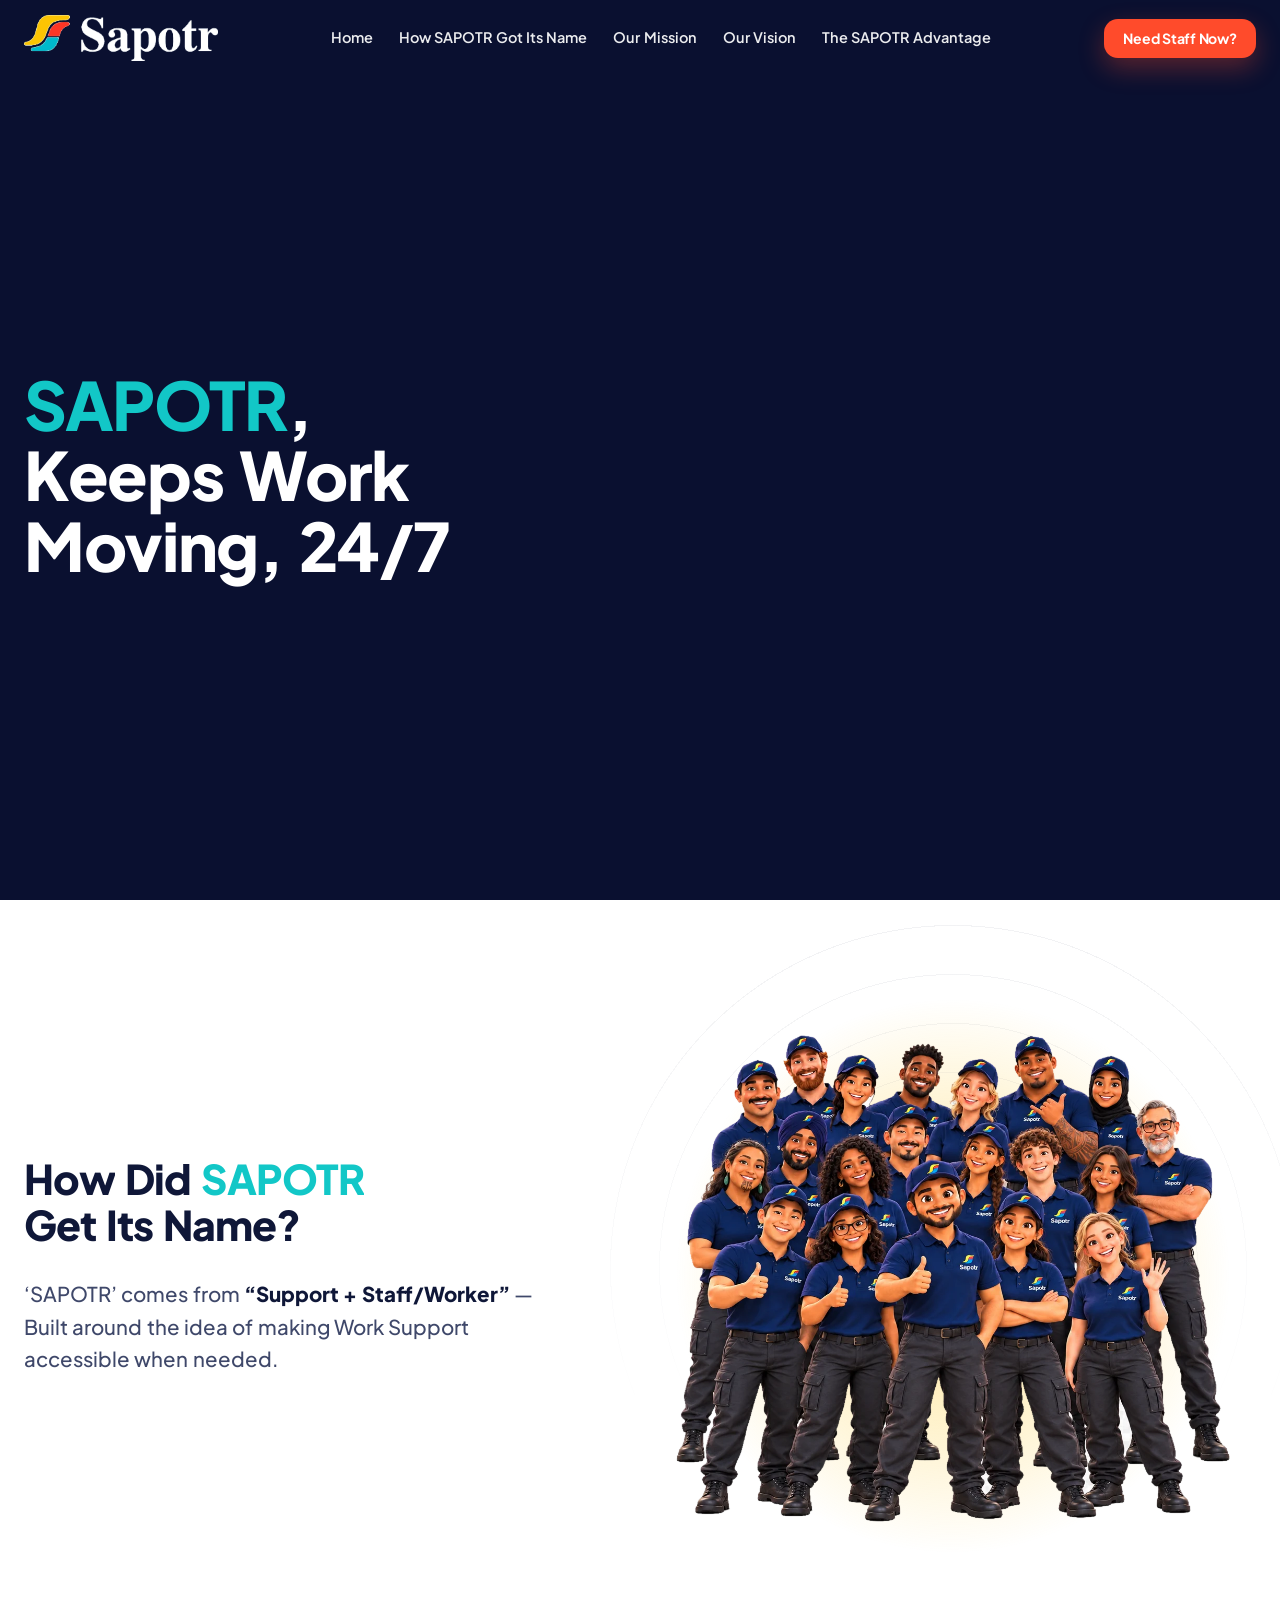
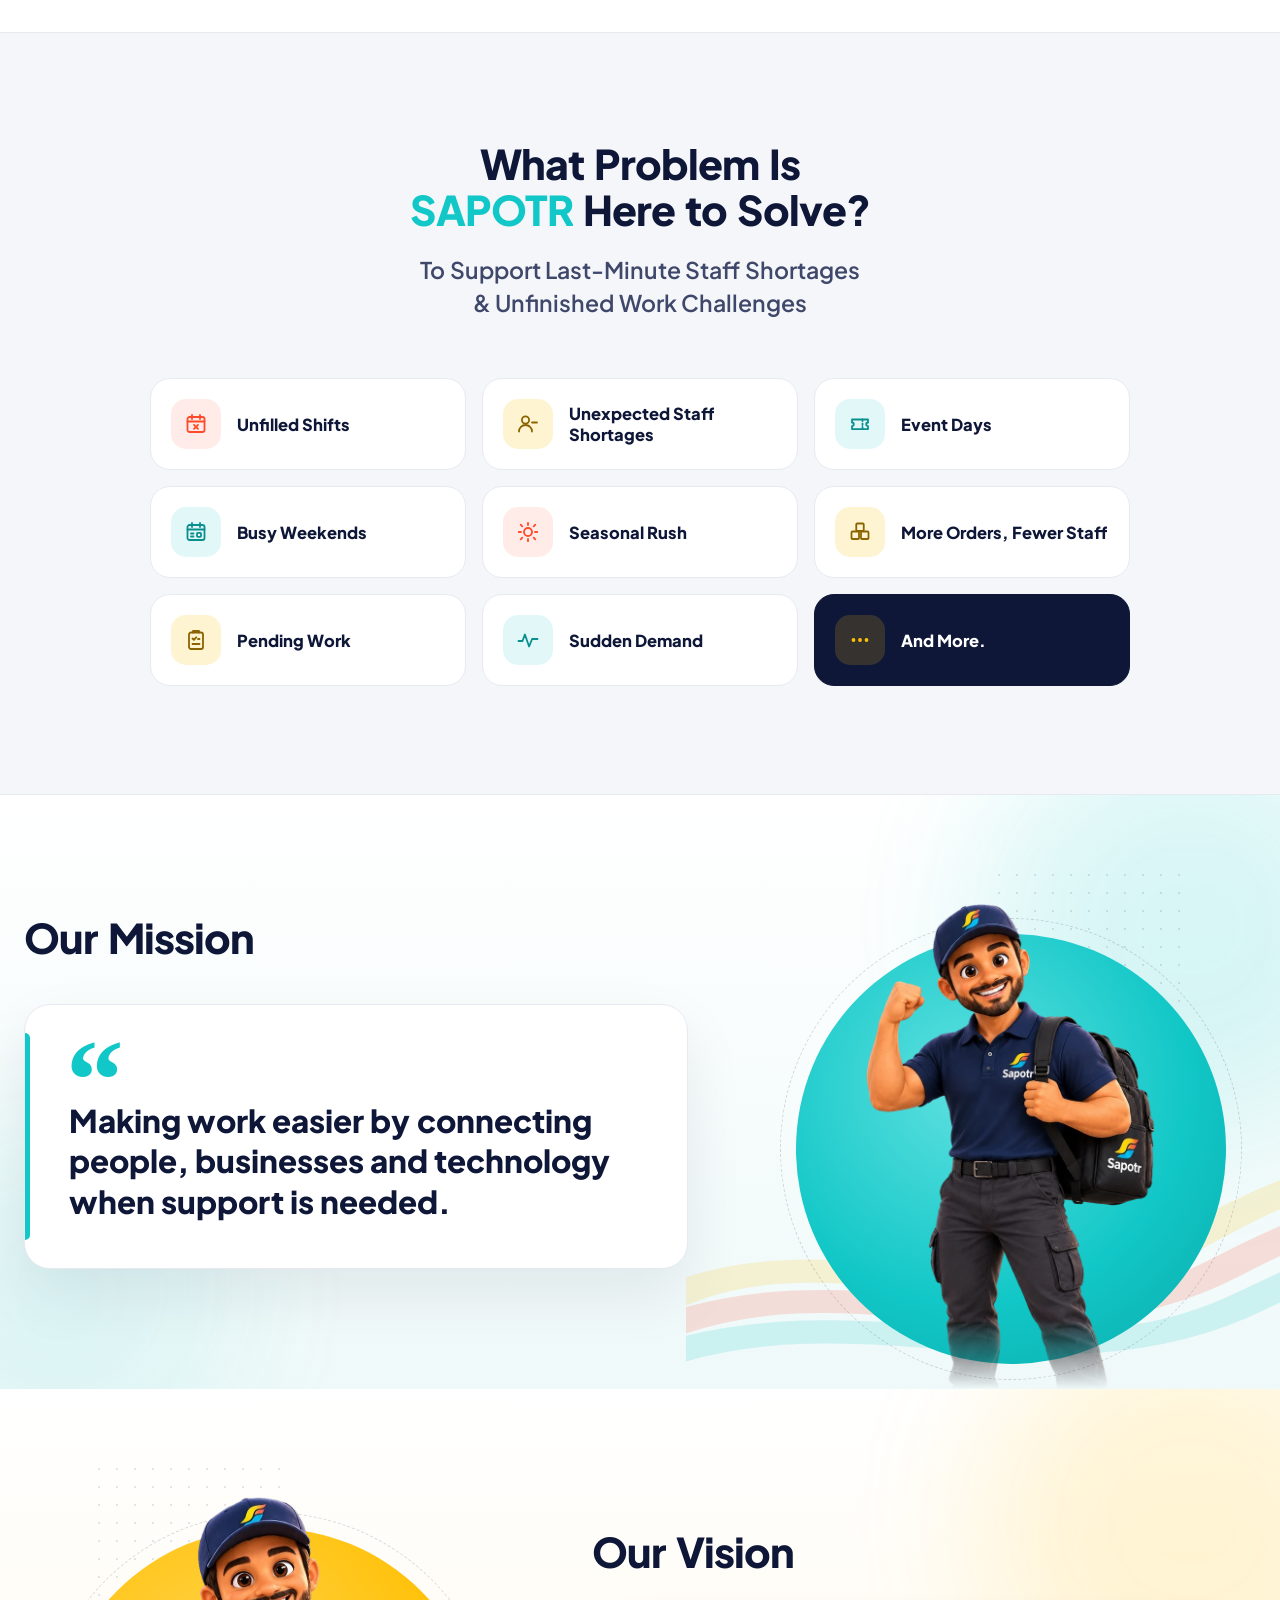
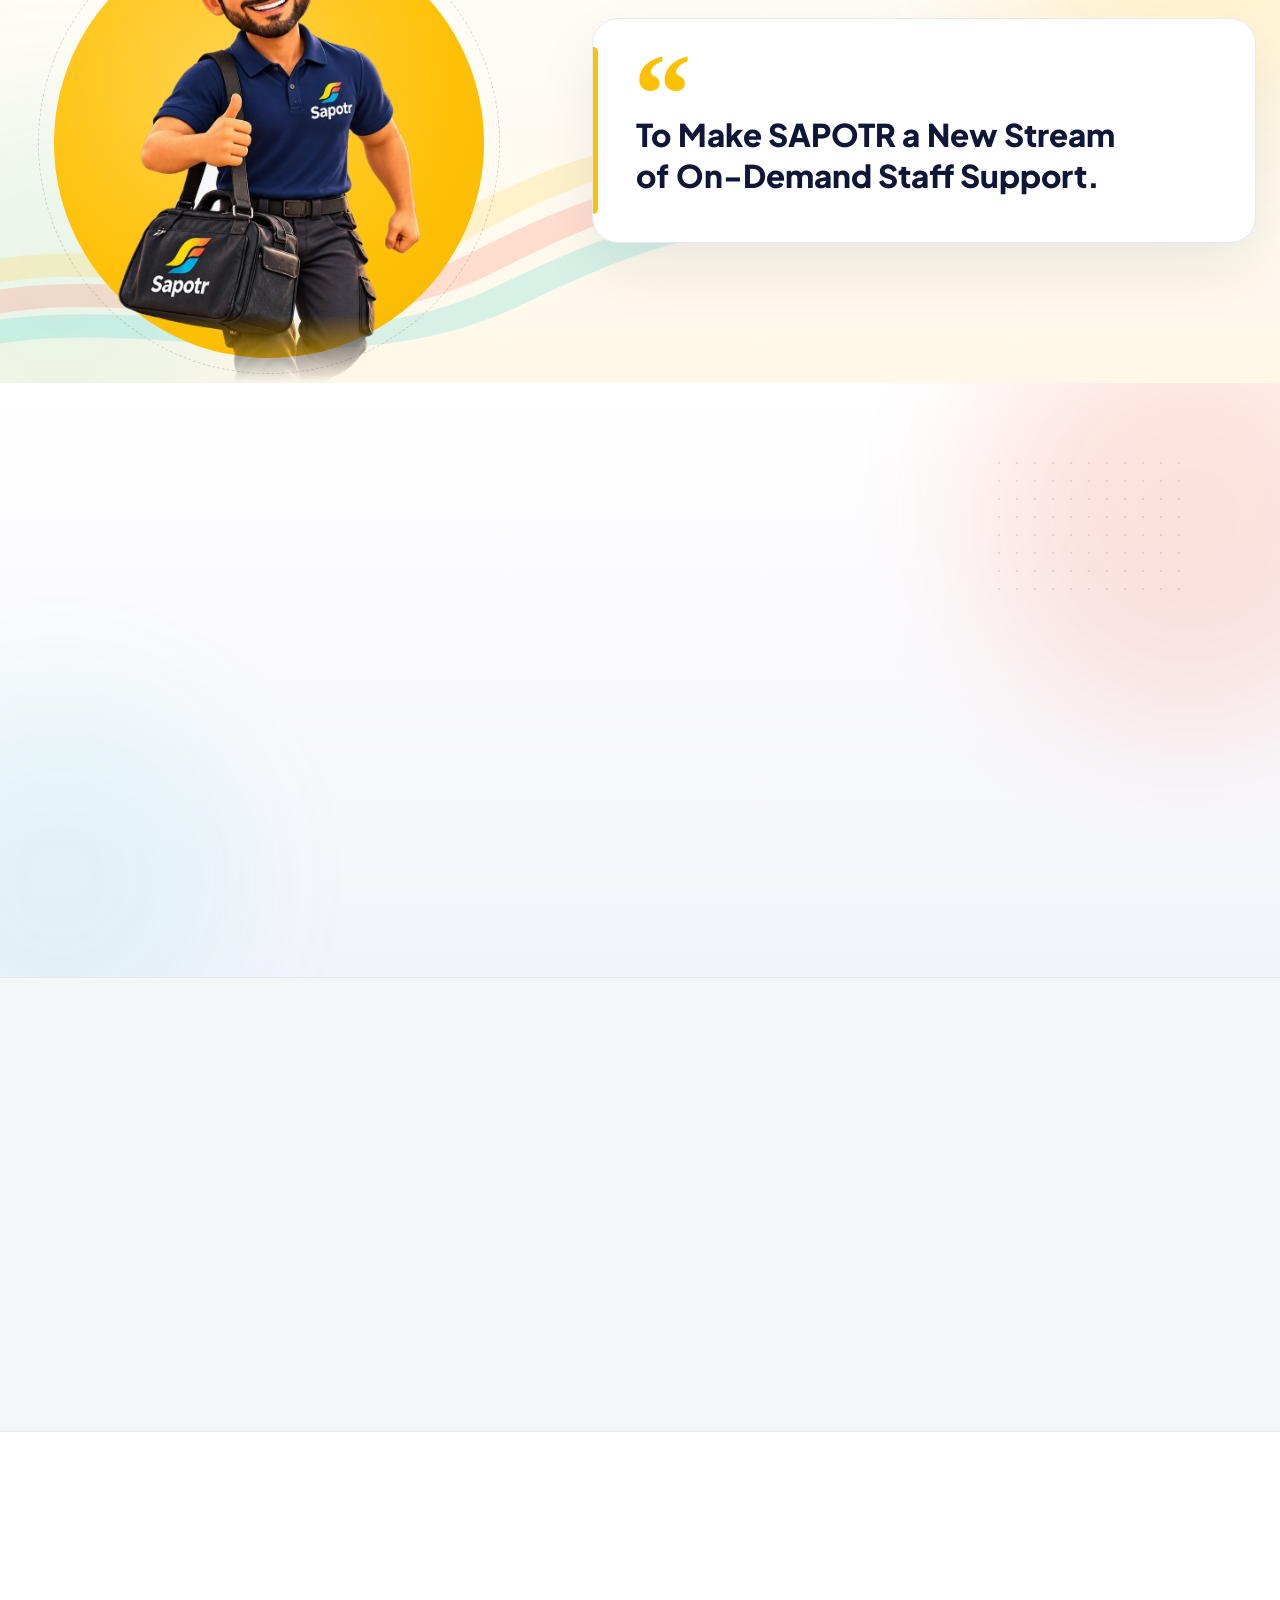
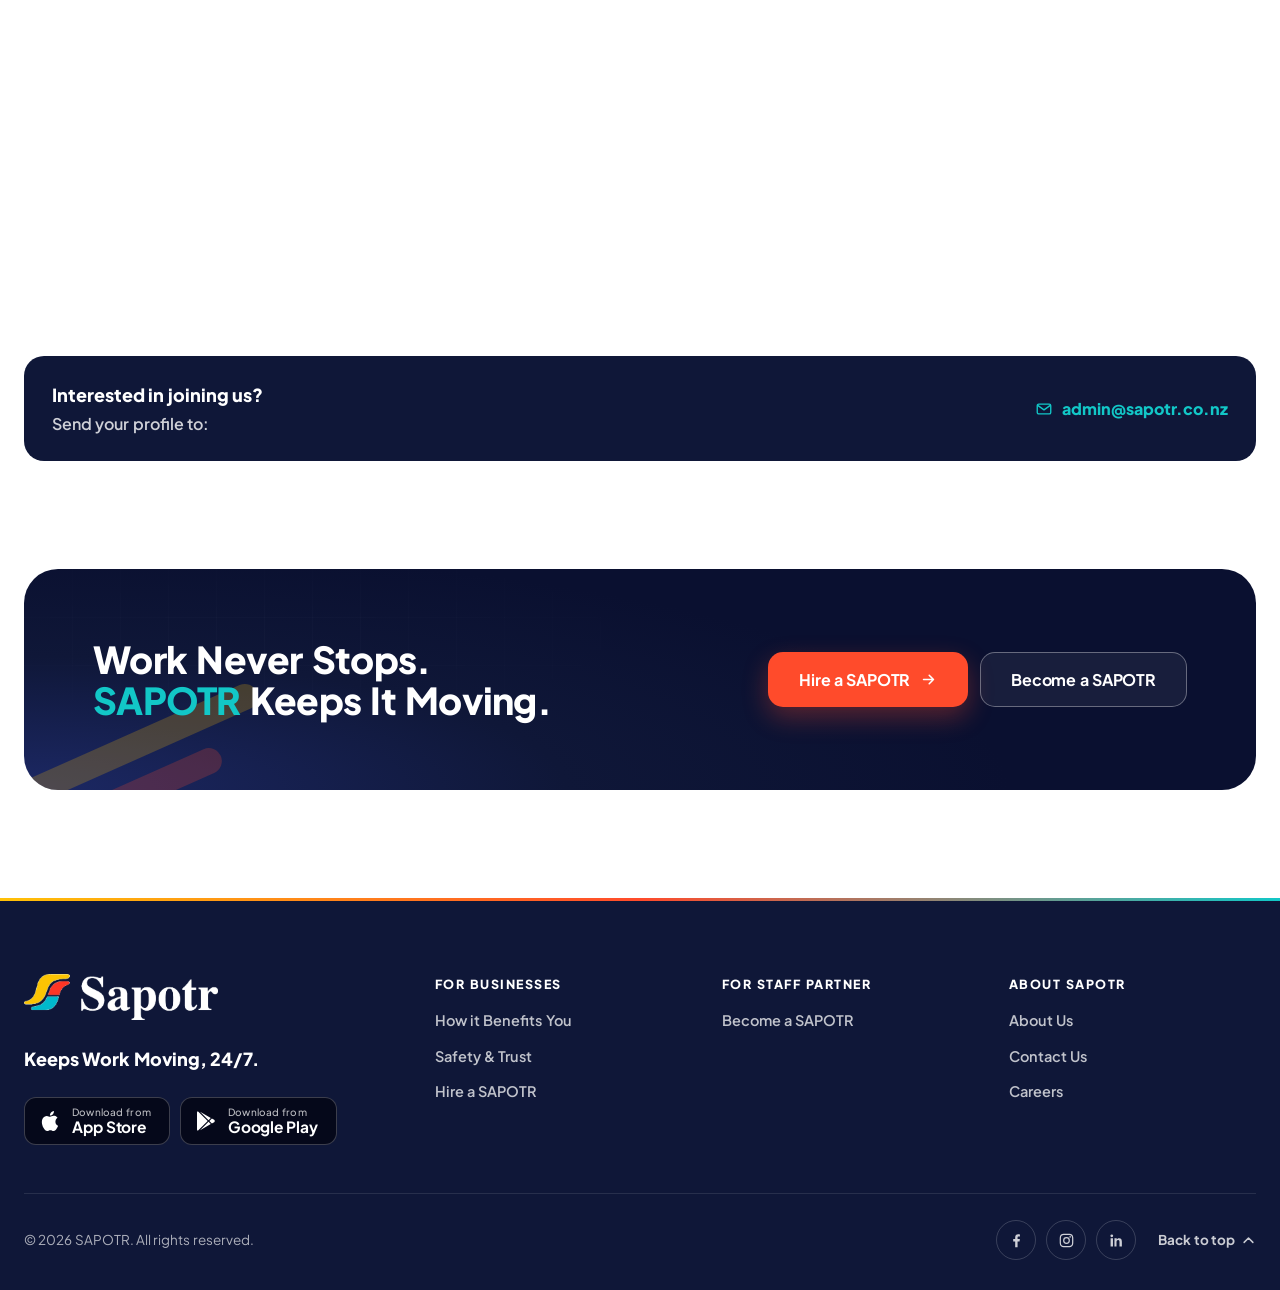
==== about.html @ f115dcab "Phase 2 changes" ====
<!DOCTYPE html>
<html lang="en-NZ" class="no-js">
<head>
<meta charset="utf-8">
<meta name="viewport" content="width=device-width, initial-scale=1">
<script>document.documentElement.className='js';</script>
<title>About SAPOTR — Keeps Work Moving, 24/7</title>
<meta name="description" content="How SAPOTR got its name, our mission, our vision and the SAPOTR advantage. Get in touch, or join the SAPOTR team.">
<meta name="theme-color" content="#0F1738">
<meta name="robots" content="index,follow,max-image-preview:large">

<meta property="og:type" content="website">
<meta property="og:site_name" content="SAPOTR">
<meta property="og:title" content="About SAPOTR — Keeps Work Moving, 24/7">
<meta property="og:description" content="Making work easier by connecting people, businesses and technology when support is needed.">
<meta property="og:image" content="assets/og-business.jpg">
<meta property="og:locale" content="en_NZ">
<meta name="twitter:card" content="summary_large_image">

<link rel="icon" href="assets/logo-mark.png" type="image/png">
<link rel="preconnect" href="https://fonts.googleapis.com">
<link rel="preconnect" href="https://fonts.gstatic.com" crossorigin>
<link href="https://fonts.googleapis.com/css2?family=Plus+Jakarta+Sans:wght@400;500;600;700;800&display=swap" rel="stylesheet">
<link rel="stylesheet" href="styles.css">
</head>
<body id="top">

<a class="skip-link" href="#main">Skip to content</a>

<!-- ══════════ Icon sprite ══════════ -->
<svg class="sprite" aria-hidden="true" focusable="false">
  <symbol id="i-arrow" viewBox="0 0 24 24"><path d="M5 12h14M13 6l6 6-6 6"/></symbol>
  <symbol id="i-chev-l" viewBox="0 0 24 24"><path d="M15 5l-7 7 7 7"/></symbol>
  <symbol id="i-chev-r" viewBox="0 0 24 24"><path d="M9 5l7 7-7 7"/></symbol>
  <symbol id="i-chev-d" viewBox="0 0 24 24"><path d="M5.5 9l6.5 6.5L18.5 9"/></symbol>
  <symbol id="i-check" viewBox="0 0 24 24"><path d="M5 12.5l4.2 4.2L19 7"/></symbol>
  <symbol id="i-x" viewBox="0 0 24 24"><path d="M6.5 6.5l11 11M17.5 6.5l-11 11"/></symbol>
  <symbol id="i-star" viewBox="0 0 24 24"><path d="M12 3.5l2.6 5.3 5.9.9-4.3 4.1 1 5.8L12 16.8l-5.2 2.8 1-5.8-4.3-4.1 5.9-.9z"/></symbol>
  <symbol id="i-clock" viewBox="0 0 24 24"><circle cx="12" cy="12" r="8.5"/><path d="M12 7.5V12l3 2"/></symbol>
  <symbol id="i-timer" viewBox="0 0 24 24"><circle cx="12" cy="13.5" r="7.5"/><path d="M12 9.8v3.9l2.4 1.6M9.5 2.8h5M12 2.8V6M18.4 6.6l1.5-1.5"/></symbol>
  <symbol id="i-bolt" viewBox="0 0 24 24"><path d="M13.2 2.8L5 13.4h6.2l-1.4 7.8 8.2-10.6h-6.2z"/></symbol>
  <symbol id="i-pin" viewBox="0 0 24 24"><path d="M12 21s-6.5-5.6-6.5-11a6.5 6.5 0 0113 0c0 5.4-6.5 11-6.5 11z"/><circle cx="12" cy="10" r="2.4"/></symbol>
  <symbol id="i-store" viewBox="0 0 24 24"><path d="M4.4 9.4L5.6 4.5h12.8l1.2 4.9"/><path d="M3.8 9.4h16.4a2.7 2.7 0 01-5.4.2 2.7 2.7 0 01-5.6 0 2.7 2.7 0 01-5.4-.2z"/><path d="M5.2 12.2V20h13.6v-7.8M10 20v-4.6h4V20"/></symbol>
  <symbol id="i-shield" viewBox="0 0 24 24"><path d="M12 3l7.5 3v5.5c0 4.6-3.2 8.3-7.5 9.5-4.3-1.2-7.5-4.9-7.5-9.5V6z"/><path d="M8.8 12l2.2 2.2 4.3-4.5"/></symbol>
  <symbol id="i-badge" viewBox="0 0 24 24"><path d="M12 3l7.5 3v5.5c0 4.6-3.2 8.3-7.5 9.5-4.3-1.2-7.5-4.9-7.5-9.5V6z"/><path d="M12 8.4l1.2 2.4 2.6.4-1.9 1.8.45 2.6L12 14.4l-2.35 1.2.45-2.6-1.9-1.8 2.6-.4z"/></symbol>
  <symbol id="i-id" viewBox="0 0 24 24"><rect x="3" y="5" width="18" height="14" rx="2.5"/><circle cx="8.5" cy="10.5" r="2.2"/><path d="M5.5 15.8a3.2 3.2 0 016 0M14 10h4.5M14 13.5h3"/></symbol>
  <symbol id="i-nz" viewBox="0 0 24 24"><path d="M3.5 6.5h17v11h-17z"/><path d="M7.5 14.5l2.2-2.2 1.8 1.8 3.5-3.6M16 10.5h-1.5"/></symbol>
  <symbol id="i-route" viewBox="0 0 24 24"><circle cx="6" cy="18" r="2.2"/><circle cx="18" cy="6" r="2.2"/><path d="M8.2 18h6.3a3.5 3.5 0 000-7h-5a3.5 3.5 0 010-7h6.3"/></symbol>
  <symbol id="i-people" viewBox="0 0 24 24"><circle cx="9" cy="8.5" r="3.2"/><path d="M3.5 19a5.5 5.5 0 0111 0"/><circle cx="17" cy="9.5" r="2.5"/><path d="M15.6 14.3A4.5 4.5 0 0121 19"/></symbol>
  <symbol id="i-user" viewBox="0 0 24 24"><circle cx="12" cy="8.5" r="3.8"/><path d="M4.5 20a7.5 7.5 0 0115 0"/></symbol>
  <symbol id="i-user-check" viewBox="0 0 24 24"><circle cx="9.5" cy="8" r="3.6"/><path d="M3 19.5a6.5 6.5 0 0113 0M15.5 11.6l2 2 4-4"/></symbol>
  <symbol id="i-user-minus" viewBox="0 0 24 24"><circle cx="9.5" cy="8" r="3.6"/><path d="M3 19.5a6.5 6.5 0 0113 0M16 10.5h5"/></symbol>
  <symbol id="i-calendar" viewBox="0 0 24 24"><rect x="3.5" y="5" width="17" height="15" rx="2"/><path d="M3.5 9.5h17M8 3v4M16 3v4"/></symbol>
  <symbol id="i-cal-x" viewBox="0 0 24 24"><rect x="3.5" y="5" width="17" height="15" rx="2"/><path d="M3.5 9.5h17M8 3v4M16 3v4M10 12.8l4 4M14 12.8l-4 4"/></symbol>
  <symbol id="i-cal-week" viewBox="0 0 24 24"><rect x="3.5" y="5" width="17" height="15" rx="2"/><path d="M3.5 9.5h17M8 3v4M16 3v4M7 13.5h2.5M7 16.5h2.5"/><rect x="13" y="12.8" width="4" height="4" rx=".8"/></symbol>
  <symbol id="i-repeat" viewBox="0 0 24 24"><path d="M4 12a8 8 0 0114-5.3M20 12a8 8 0 01-14 5.3"/><path d="M18 3v4h-4M6 21v-4h4"/></symbol>
  <symbol id="i-trend" viewBox="0 0 24 24"><path d="M3.5 17l5.5-5.5 4 4 7.5-7.5"/><path d="M15 8h5.5v5.5"/></symbol>
  <symbol id="i-coins" viewBox="0 0 24 24"><ellipse cx="9" cy="6.8" rx="5.5" ry="2.4"/><path d="M3.5 6.8v4c0 1.3 2.5 2.4 5.5 2.4s5.5-1.1 5.5-2.4v-4M3.5 10.8v4c0 1.3 2.5 2.4 5.5 2.4.9 0 1.8-.1 2.5-.3"/><circle cx="16.5" cy="15.5" r="4"/><path d="M16.5 13.8v3.4"/></symbol>
  <symbol id="i-lifebuoy" viewBox="0 0 24 24"><circle cx="12" cy="12" r="8.5"/><circle cx="12" cy="12" r="3.5"/><path d="M6 6l3.5 3.5M14.5 14.5L18 18M18 6l-3.5 3.5M9.5 14.5L6 18"/></symbol>
  <symbol id="i-phone" viewBox="0 0 24 24"><rect x="6.5" y="2.5" width="11" height="19" rx="2.5"/><path d="M10.5 18.5h3"/></symbol>
  <symbol id="i-download" viewBox="0 0 24 24"><path d="M12 3.5v11M7.5 10l4.5 4.5 4.5-4.5M4.5 19.5h15"/></symbol>
  <symbol id="i-mail" viewBox="0 0 24 24"><rect x="3" y="5.5" width="18" height="13" rx="2"/><path d="M3.6 7.2l8.4 6 8.4-6"/></symbol>
  <symbol id="i-call" viewBox="0 0 24 24"><path d="M6.6 3.5h2.6l1.5 4-2 1.4a10 10 0 005.4 5.4l1.4-2 4 1.5v2.6a2 2 0 01-2.2 2A15.5 15.5 0 014.6 5.7a2 2 0 012-2.2z"/></symbol>
  <symbol id="i-building" viewBox="0 0 24 24"><path d="M4.5 20.5V5.2l8-2.2v17.5M12.5 8.5h7v12M2.5 20.5h19M7.5 8h2M7.5 11.5h2M7.5 15h2M15.5 12h1.5M15.5 15.5h1.5"/></symbol>
  <symbol id="i-clipboard" viewBox="0 0 24 24"><rect x="5" y="4.5" width="14" height="16.5" rx="2"/><path d="M9 4.5V3h6v1.5M8.5 10.5l1.4 1.4 2.4-2.6M8.5 16h7M14 11h1.5"/></symbol>
  <symbol id="i-orders" viewBox="0 0 24 24"><rect x="3.5" y="11.5" width="7.5" height="7.5" rx="1"/><rect x="13" y="11.5" width="7.5" height="7.5" rx="1"/><rect x="8.25" y="3.5" width="7.5" height="7.5" rx="1"/></symbol>
  <symbol id="i-pulse" viewBox="0 0 24 24"><path d="M2.5 13h4l2.4-6.5 4.2 12 3-7.5H21.5"/></symbol>
  <symbol id="i-sun" viewBox="0 0 24 24"><circle cx="12" cy="12" r="4"/><path d="M12 2.8v2.2M12 19v2.2M4.7 4.7l1.6 1.6M17.7 17.7l1.6 1.6M2.8 12h2.2M19 12h2.2M4.7 19.3l1.6-1.6M17.7 6.3l1.6-1.6"/></symbol>
  <symbol id="i-plus" viewBox="0 0 24 24"><path d="M12 5v14M5 12h14"/></symbol>
  <symbol id="i-card" viewBox="0 0 24 24"><rect x="2.5" y="5.5" width="19" height="13" rx="2"/><path d="M2.5 10h19M6 15h4"/></symbol>
  <symbol id="i-search" viewBox="0 0 24 24"><circle cx="10.5" cy="10.5" r="6"/><path d="M15 15l5.5 5.5"/></symbol>
  <symbol id="i-support" viewBox="0 0 24 24"><path d="M4.5 13.5v-1.5a7.5 7.5 0 0115 0v1.5"/><path d="M4.5 13.5h3v5h-2a1 1 0 01-1-1zM19.5 13.5h-3v5h2a1 1 0 001-1z"/></symbol>
  <symbol id="i-alert" viewBox="0 0 24 24"><path d="M12 3.8l9 15.7H3z"/><path d="M12 10v4.4M12 17.2v.01"/></symbol>

  <symbol id="i-nosearch" viewBox="0 0 24 24"><circle cx="10.5" cy="10.5" r="6"/><path d="M15 15l5.5 5.5M4.5 4.5l13 13"/></symbol>
  <symbol id="i-tap" viewBox="0 0 24 24"><path d="M9.5 11V5.5a1.75 1.75 0 013.5 0V11l3.7.8a2 2 0 011.6 2.3l-.8 4.4a2.5 2.5 0 01-2.5 2H10a2.5 2.5 0 01-2-1l-3-4a1.6 1.6 0 012.4-2.1L9.5 15"/><path d="M6 6.5a5 5 0 0110.5-1.6"/></symbol>
  <symbol id="i-tag" viewBox="0 0 24 24"><path d="M3.5 12.6V4.5a1 1 0 011-1h8.1a1 1 0 01.7.3l7.4 7.4a1 1 0 010 1.4l-8.1 8.1a1 1 0 01-1.4 0l-7.4-7.4a1 1 0 01-.3-.7z"/><circle cx="8.2" cy="8.2" r="1.6"/></symbol>
  <symbol id="i-heart" viewBox="0 0 24 24"><path d="M12 20s-7.5-4.6-7.5-10A4.3 4.3 0 0112 7.3 4.3 4.3 0 0119.5 10c0 5.4-7.5 10-7.5 10z"/></symbol>
  <symbol id="i-bars" viewBox="0 0 24 24"><path d="M4.5 19.5v-6M9.5 19.5v-10M14.5 19.5v-7M19.5 19.5V5M2.5 20.5h19"/></symbol>
  <symbol id="i-percent" viewBox="0 0 24 24"><path d="M18.5 5.5l-13 13"/><circle cx="7" cy="7" r="2.4"/><circle cx="17" cy="17" r="2.4"/></symbol>
  <symbol id="i-cup" viewBox="0 0 24 24"><path d="M4.5 9h12v5.5a5 5 0 01-5 5h-2a5 5 0 01-5-5z"/><path d="M16.5 10.5h1.5a2.5 2.5 0 010 5h-1.8M8 3.5c0 1.2 1 1.4 1 2.6M12 3.5c0 1.2 1 1.4 1 2.6"/></symbol>
  <symbol id="i-gift" viewBox="0 0 24 24"><rect x="3.5" y="8.5" width="17" height="4" rx="1"/><path d="M5 12.5V20h14v-7.5M12 8.5V20M12 8.5c-1.5-3.6-6-3.9-6-1.4 0 1.4 2.2 1.4 6 1.4zM12 8.5c1.5-3.6 6-3.9 6-1.4 0 1.4-2.2 1.4-6 1.4z"/></symbol>
  <symbol id="i-more" viewBox="0 0 24 24"><circle cx="5.5" cy="12" r="1.9" fill="currentColor" stroke="none"/><circle cx="12" cy="12" r="1.9" fill="currentColor" stroke="none"/><circle cx="18.5" cy="12" r="1.9" fill="currentColor" stroke="none"/></symbol>
  <!-- categories -->
  <symbol id="c-hosp" viewBox="0 0 24 24"><path d="M4 17h16M5.5 17a6.5 6.5 0 0113 0M12 10.5V8.5M10.3 8.5h3.4M3 20h18"/></symbol>
  <symbol id="c-retail" viewBox="0 0 24 24"><path d="M5 8h14l-1.2 12H6.2z"/><path d="M9 10V6.5a3 3 0 016 0V10"/></symbol>
  <symbol id="c-events" viewBox="0 0 24 24"><path d="M4 7.5h16v3a1.8 1.8 0 000 3.6v3H4v-3a1.8 1.8 0 000-3.6z"/><path d="M14.5 7.5v1.6M14.5 11.4v1.6M14.5 14.9v2.2"/></symbol>
  <symbol id="c-warehouse" viewBox="0 0 24 24"><path d="M12 3l8 4.5v9L12 21l-8-4.5v-9z"/><path d="M4 7.5l8 4.5 8-4.5M12 12v9"/></symbol>
  <symbol id="c-delivery" viewBox="0 0 24 24"><path d="M3 6.5h11v9.5H3zM14 9.5h3.6l3.4 3.4V16H14"/><circle cx="7" cy="17.5" r="1.9"/><circle cx="17" cy="17.5" r="1.9"/></symbol>
  <symbol id="c-moving" viewBox="0 0 24 24"><path d="M3.5 4h2.2l2.4 12.5H20"/><circle cx="9.5" cy="19" r="1.7"/><rect x="10.5" y="6" width="7.5" height="7.5" rx="1.2"/><path d="M14.25 6v2.6"/></symbol>
  <symbol id="c-cleaning" viewBox="0 0 24 24"><path d="M11 3.5c.8 4.2 2.3 5.7 6.5 6.5-4.2.8-5.7 2.3-6.5 6.5-.8-4.2-2.3-5.7-6.5-6.5 4.2-.8 5.7-2.3 6.5-6.5zM18.5 14.5c.35 1.8 1 2.45 2.8 2.8-1.8.35-2.45 1-2.8 2.8-.35-1.8-1-2.45-2.8-2.8 1.8-.35 2.45-1 2.8-2.8z"/></symbol>
  <symbol id="c-education" viewBox="0 0 24 24"><path d="M2.5 9.5L12 5l9.5 4.5L12 14z"/><path d="M6.5 11.6v4.2c0 1.5 2.5 2.7 5.5 2.7s5.5-1.2 5.5-2.7v-4.2M21.5 9.5v5"/></symbol>
  <symbol id="c-general" viewBox="0 0 24 24"><rect x="3.5" y="7.5" width="17" height="12" rx="2"/><path d="M9 7.5V5.5h6v2M3.5 12.5h17"/></symbol>

  <!-- stores + social (glyphs are filled, not stroked) -->
  <symbol id="s-apple" viewBox="0 0 24 24"><path d="M18.71 19.5c-.83 1.24-1.71 2.45-3.05 2.47-1.34.03-1.77-.79-3.29-.79-1.53 0-2 .77-3.27.82-1.31.05-2.3-1.32-3.14-2.53C4.25 17 2.94 12.45 4.7 9.39c.87-1.52 2.43-2.48 4.12-2.51 1.28-.02 2.5.87 3.29.87.78 0 2.26-1.07 3.81-.91.65.03 2.47.26 3.64 1.98-.09.06-2.17 1.28-2.15 3.81.03 3.02 2.65 4.03 2.68 4.04-.03.07-.42 1.44-1.38 2.83M13 3.5c.73-.83 1.94-1.46 2.94-1.5.13 1.17-.34 2.35-1.04 3.19-.69.85-1.83 1.51-2.95 1.42-.15-1.15.41-2.35 1.05-3.11z"/></symbol>
  <symbol id="s-play" viewBox="0 0 24 24"><path d="M3 20.5v-17c0-.59.34-1.11.84-1.35L13.69 12l-9.85 9.85c-.5-.25-.84-.76-.84-1.35m13.81-5.38L6.05 21.34l8.49-8.49 2.27 2.27m3.35-4.31c.34.27.59.69.59 1.19s-.22.9-.57 1.18l-2.29 1.32-2.5-2.5 2.5-2.5 2.27 1.31M6.05 2.66l10.76 6.22-2.27 2.27-8.49-8.49z"/></symbol>
  <symbol id="s-facebook" viewBox="0 0 24 24"><path d="M13.5 21.5v-8.2h2.8l.42-3.26H13.5V7.96c0-.94.26-1.58 1.61-1.58h1.72V3.47c-.3-.04-1.32-.13-2.5-.13-2.48 0-4.18 1.51-4.18 4.29v2.4H7.35v3.26h2.8v8.2z"/></symbol>
  <symbol id="s-instagram" viewBox="0 0 24 24"><path d="M12 7.2A4.8 4.8 0 1012 16.8 4.8 4.8 0 0012 7.2m0 7.9a3.1 3.1 0 110-6.2 3.1 3.1 0 010 6.2M17.1 5.8a1.1 1.1 0 100 2.2 1.1 1.1 0 000-2.2M12 4.1c2.57 0 2.87.01 3.88.06 2.61.12 3.83 1.36 3.95 3.95.05 1.01.06 1.31.06 3.89s-.01 2.88-.06 3.89c-.12 2.59-1.34 3.83-3.95 3.95-1.01.05-1.31.06-3.88.06s-2.88-.01-3.89-.06c-2.62-.12-3.83-1.37-3.95-3.95C4.11 14.88 4.1 14.58 4.1 12s.01-2.88.06-3.89c.12-2.59 1.34-3.83 3.95-3.95C9.12 4.11 9.43 4.1 12 4.1m0-1.7c-2.61 0-2.94.01-3.97.06-3.49.16-5.43 2.1-5.59 5.59C2.41 9.06 2.4 9.39 2.4 12s.01 2.94.06 3.97c.16 3.49 2.1 5.43 5.59 5.59 1.03.05 1.36.06 3.97.06s2.94-.01 3.97-.06c3.48-.16 5.44-2.1 5.59-5.59.05-1.03.06-1.36.06-3.97s-.01-2.94-.06-3.97c-.16-3.48-2.1-5.43-5.59-5.59C14.94 2.41 14.61 2.4 12 2.4"/></symbol>
  <symbol id="s-linkedin" viewBox="0 0 24 24"><path d="M5.34 3.5a1.95 1.95 0 110 3.9 1.95 1.95 0 010-3.9M3.66 8.86h3.36V20.5H3.66zM9.1 8.86h3.22v1.6h.05c.45-.85 1.54-1.74 3.18-1.74 3.4 0 4.03 2.24 4.03 5.15v6.63h-3.36v-5.88c0-1.4-.03-3.2-1.95-3.2-1.95 0-2.25 1.52-2.25 3.1v5.98H9.1z"/></symbol>
</svg>

<div class="scroll-bar" id="scroll-bar" aria-hidden="true"><span></span></div>
<div class="ambient" aria-hidden="true">
  <span class="orb orb--cyan"></span>
  <span class="orb orb--navy"></span>
  <span class="orb orb--yellow"></span>
  <span class="cursor-glow" id="cursor-glow"></span>
</div>

<!-- ══════════ Header ══════════ -->
<header class="site-header" data-mode="over" data-tone="dark">
  <div class="wrap header-inner">
    <a class="brand" href="index.html" aria-label="SAPOTR — home">
      <img class="brand-dark"  src="assets/img/logo-dark.webp"  alt="SAPOTR" width="1149" height="273">
      <img class="brand-light" src="assets/img/logo-light.webp" alt="" aria-hidden="true" width="1149" height="273">
    </a>

    <nav class="nav" aria-label="About SAPOTR">
      <ul class="nav-list">
        <li><a href="index.html">Home</a></li>
        <li><a href="#name">How SAPOTR Got Its Name</a></li>
        <li><a href="#mission">Our Mission</a></li>
        <li><a href="#vision">Our Vision</a></li>
        <li><a href="#advantage">The SAPOTR Advantage</a></li>
      </ul>
    </nav>

    <div class="header-actions">
      <a class="btn btn--accent btn--sm magnet" href="index.html#hire">Need Staff Now?</a>
      <button class="burger" id="burger" type="button" aria-expanded="false" aria-controls="mobile-nav" aria-label="Open menu">
        <span></span><span></span><span></span>
      </button>
    </div>
  </div>

  <nav class="mobile-nav" id="mobile-nav" aria-label="Menu" hidden>
    <a href="index.html">Home</a>
    <a href="#name">How SAPOTR Got Its Name</a>
    <a href="#mission">Our Mission</a>
    <a href="#vision">Our Vision</a>
    <a href="#advantage">The SAPOTR Advantage</a>
    <a class="btn btn--accent" href="index.html#hire">Need Staff Now?</a>
  </nav>
</header>

<main id="main">

<!-- ══════════ 1 · Hero ══════════ -->
<section class="page-hero" id="about-hero" data-hero data-tone="dark">
  <picture>
    <source media="(max-width:900px), (max-aspect-ratio:1/1)" srcset="assets/img/about-hero-m.png" width="860" height="1287">
    <img class="hs-photo" src="assets/img/about-hero-1800.png" width="1800" height="1200" fetchpriority="high" decoding="async"
         alt="A team of smiling SAPOTRs in navy SAPOTR caps and polos walking along the Auckland waterfront">
  </picture>
  <span class="ph-scrim" aria-hidden="true"></span>

  <div class="wrap ph-inner">
    <h1 class="ph-title"><span class="hl">SAPOTR</span>, Keeps Work Moving, 24/7</h1>
  </div>
</section>

<!-- ══════════ 2 · How the name came about ══════════ -->
<section class="section name-sec" id="name">
  <div class="wrap name-grid">
    <div class="name-copy">
      <h2 class="sec-title" data-split>How Did <span class="hl">SAPOTR</span> Get Its Name?</h2>
      <p class="name-lead r" data-r>‘SAPOTR’ comes from <strong>“Support + Staff/Worker”</strong> — Built around the idea of making Work Support accessible when needed.</p>
    </div>

    <figure class="name-figure r" data-r>
      <span class="name-sun" aria-hidden="true"></span>
      <span class="name-arcs" aria-hidden="true"></span>
      <img src="assets/img/banner4-group.webp" width="1072" height="944" loading="lazy" decoding="async"
           alt="A crowd of smiling SAPOTRs of many backgrounds, all in navy SAPOTR caps and polos">
    </figure>
  </div>
</section>

<!-- ══════════ 3 · The problem SAPOTR is here to solve ══════════ -->
<section class="section section--tint" id="problem">
  <div class="wrap">
    <h2 class="sec-title sec-title--center" data-split>What Problem Is <span class="hl">SAPOTR</span> Here to Solve?</h2>
    <p class="prob-lead r" data-r>To Support Last-Minute Staff Shortages &amp; Unfinished Work Challenges</p>

    <ul class="prob-grid">
      <li class="prob r" data-r><span class="prob-ic ic-red"><svg class="ic" aria-hidden="true"><use href="#i-cal-x"/></svg></span>Unfilled Shifts</li>
      <li class="prob r" data-r><span class="prob-ic ic-yellow"><svg class="ic" aria-hidden="true"><use href="#i-user-minus"/></svg></span>Unexpected Staff Shortages</li>
      <li class="prob r" data-r><span class="prob-ic ic-cyan"><svg class="ic" aria-hidden="true"><use href="#c-events"/></svg></span>Event Days</li>
      <li class="prob r" data-r><span class="prob-ic ic-cyan"><svg class="ic" aria-hidden="true"><use href="#i-cal-week"/></svg></span>Busy Weekends</li>
      <li class="prob r" data-r><span class="prob-ic ic-red"><svg class="ic" aria-hidden="true"><use href="#i-sun"/></svg></span>Seasonal Rush</li>
      <li class="prob r" data-r><span class="prob-ic ic-yellow"><svg class="ic" aria-hidden="true"><use href="#i-orders"/></svg></span>More Orders, Fewer Staff</li>
      <li class="prob r" data-r><span class="prob-ic ic-yellow"><svg class="ic" aria-hidden="true"><use href="#i-clipboard"/></svg></span>Pending Work</li>
      <li class="prob r" data-r><span class="prob-ic ic-cyan"><svg class="ic" aria-hidden="true"><use href="#i-pulse"/></svg></span>Sudden Demand</li>
      <li class="prob prob--more r" data-r><span class="prob-ic"><svg class="ic" aria-hidden="true"><use href="#i-more"/></svg></span>And More.</li>
    </ul>
  </div>
</section>

<!-- ══════════ 4 · Our mission — copy | image ══════════ -->
<section class="section story story--mission" id="mission">
  <div class="story-bg" aria-hidden="true"><span class="story-blob story-blob--a"></span><span class="story-blob story-blob--b"></span><span class="story-dots"></span></div>
  <div class="wrap story-grid">
    <div class="story-copy">
      <h2 class="sec-title" data-split>Our Mission</h2>
      <div class="story-quote r" data-r>
        <span class="story-mark" aria-hidden="true">“</span>
        <p>Making work easier by connecting people, businesses and technology when support is needed.</p>
      </div>
    </div>
    <figure class="story-figure r" data-r>
      <span class="story-disc" aria-hidden="true"></span>
      <svg class="story-swoosh" viewBox="0 0 600 400" preserveAspectRatio="none" aria-hidden="true">
        <path class="sw-y" d="M-20 300C120 180 260 360 420 200S620 120 640 60"/>
        <path class="sw-r" d="M-20 340C140 230 280 400 440 250S620 170 640 120"/>
        <path class="sw-c" d="M-20 380C150 280 300 440 460 300S620 220 640 180"/>
      </svg>
      <img src="assets/img/sapotr-flex.webp" width="604" height="1000" loading="lazy" decoding="async"
           alt="A smiling SAPOTR with a backpack, flexing his arm">
    </figure>
  </div>
</section>

<!-- ══════════ 5 · Our vision — image | copy ══════════ -->
<section class="section story story--vision story--flip" id="vision">
  <div class="story-bg" aria-hidden="true"><span class="story-blob story-blob--a"></span><span class="story-blob story-blob--b"></span><span class="story-dots"></span></div>
  <div class="wrap story-grid">
    <div class="story-copy">
      <h2 class="sec-title" data-split>Our Vision</h2>
      <div class="story-quote r" data-r>
        <span class="story-mark" aria-hidden="true">“</span>
        <p>To Make SAPOTR a New Stream of On-Demand Staff Support.</p>
      </div>
    </div>
    <figure class="story-figure r" data-r>
      <span class="story-disc" aria-hidden="true"></span>
      <svg class="story-swoosh" viewBox="0 0 600 400" preserveAspectRatio="none" aria-hidden="true">
        <path class="sw-y" d="M-20 300C120 180 260 360 420 200S620 120 640 60"/>
        <path class="sw-r" d="M-20 340C140 230 280 400 440 250S620 170 640 120"/>
        <path class="sw-c" d="M-20 380C150 280 300 440 460 300S620 220 640 180"/>
      </svg>
      <img src="assets/img/sapotr-walk.webp" width="693" height="1100" loading="lazy" decoding="async"
           alt="A SAPOTR walking with a SAPOTR bag, giving a thumbs up">
    </figure>
  </div>
</section>

<!-- ══════════ 6 · The SAPOTR advantage — copy | image ══════════ -->
<section class="section story story--adv" id="advantage">
  <div class="story-bg" aria-hidden="true"><span class="story-blob story-blob--a"></span><span class="story-blob story-blob--b"></span><span class="story-dots"></span></div>
  <div class="wrap story-grid">
    <div class="story-copy">
      <h2 class="sec-title" data-split>The <span class="hl">SAPOTR</span> Advantage</h2>
      <div class="story-quote r" data-r>
        <span class="story-mark" aria-hidden="true">“</span>
        <p>What once took hours of posts, calls, searches and follow-ups can now be done in minutes for Urgent Work.</p>
      </div>
    </div>
    <figure class="story-figure r" data-r>
      <span class="story-disc" aria-hidden="true"></span>
      <svg class="story-swoosh" viewBox="0 0 600 400" preserveAspectRatio="none" aria-hidden="true">
        <path class="sw-y" d="M-20 300C120 180 260 360 420 200S620 120 640 60"/>
        <path class="sw-r" d="M-20 340C140 230 280 400 440 250S620 170 640 120"/>
        <path class="sw-c" d="M-20 380C150 280 300 440 460 300S620 220 640 180"/>
      </svg>
      <img src="assets/img/sapotr-watch.webp" width="623" height="1000" loading="lazy" decoding="async"
           alt="A SAPOTR pointing at his watch">
    </figure>
  </div>
</section>

<!-- ══════════ 7 · Get in touch ══════════ -->
<section class="section section--tint" id="contact">
  <div class="wrap contact-grid">
    <div class="contact-copy">
      <h2 class="sec-title" data-split>Get in touch.</h2>
      <a class="btn btn--accent btn--lg magnet r" data-r href="mailto:admin@sapotr.co.nz">Contact Us<svg class="ic" aria-hidden="true"><use href="#i-arrow"/></svg></a>
    </div>

    <dl class="contact-list">
      <div class="contact-item r" data-r>
        <dt><span class="contact-ic ic-cyan"><svg class="ic" aria-hidden="true"><use href="#i-building"/></svg></span>Office</dt>
        <dd><address>SAPOTR Pvt Ltd<br>3 Kairakau Street, Takanini,<br>Auckland 2110, NZ</address></dd>
      </div>
      <div class="contact-item r" data-r>
        <dt><span class="contact-ic ic-yellow"><svg class="ic" aria-hidden="true"><use href="#i-mail"/></svg></span>Email</dt>
        <dd><a href="mailto:admin@sapotr.co.nz">admin@sapotr.co.nz</a></dd>
      </div>
      <div class="contact-item r" data-r>
        <dt><span class="contact-ic ic-red"><svg class="ic" aria-hidden="true"><use href="#i-call"/></svg></span>Phone</dt>
        <dd><a href="tel:+64212387544">+64 21 238 7544</a></dd>
      </div>
    </dl>
  </div>
</section>

<!-- ══════════ 8 · Careers ══════════ -->
<section class="section" id="careers">
  <div class="wrap">
    <h2 class="sec-title sec-title--center" data-split>Join the <span class="hl">SAPOTR</span> Team.</h2>
    <p class="sec-sub r" data-r>Be part of a growing NZ technology brand shaping the future of staff support.</p>

    <ul class="jobs">
      <li class="job r" data-r><span class="job-ic ic-red"><svg class="ic" aria-hidden="true"><use href="#i-trend"/></svg></span><div><h3>Sales Executive</h3><p>Experience: 1–2 years</p></div></li>
      <li class="job r" data-r><span class="job-ic ic-cyan"><svg class="ic" aria-hidden="true"><use href="#i-support"/></svg></span><div><h3>Customer Support Executive</h3><p>Experience: 1–2 years</p></div></li>
      <li class="job r" data-r><span class="job-ic ic-yellow"><svg class="ic" aria-hidden="true"><use href="#i-bolt"/></svg></span><div><h3>Marketing Executive</h3><p>Experience: 1–2 years</p></div></li>
      <li class="job r" data-r><span class="job-ic ic-cyan"><svg class="ic" aria-hidden="true"><use href="#c-cleaning"/></svg></span><div><h3>Media &amp; Creative Executive</h3><p>Experience: 1–2 years</p></div></li>
      <li class="job r" data-r><span class="job-ic ic-yellow"><svg class="ic" aria-hidden="true"><use href="#i-clipboard"/></svg></span><div><h3>Content Strategist</h3><p>Experience: 1–2 years</p></div></li>
      <li class="job r" data-r><span class="job-ic ic-red"><svg class="ic" aria-hidden="true"><use href="#i-people"/></svg></span><div><h3>HR Executive</h3><p>Experience: 1–2 years</p></div></li>
    </ul>

    <div class="jobs-apply r" data-r>
      <p><b>Interested in joining us?</b>Send your profile to:</p>
      <a class="mail" href="mailto:admin@sapotr.co.nz"><svg class="ic" aria-hidden="true"><use href="#i-mail"/></svg>admin@sapotr.co.nz</a>
    </div>
  </div>
</section>

<!-- ══════════ 9 · Final brand CTA ══════════ -->
<section class="cta-sec" id="get-started">
  <div class="wrap">
    <div class="cta-card cta-card--brand">
      <span class="cta-stripes" aria-hidden="true"><i></i><i></i><i></i></span>
      <div class="cta-copy">
        <h2 data-split><span class="ln">Work Never Stops.</span> <span class="ln"><span class="hl">SAPOTR</span> Keeps It Moving.</span></h2>
      </div>
      <div class="cta-btns r" data-r>
        <a class="btn btn--accent btn--xl magnet" href="index.html#hire">Hire a SAPOTR<svg class="ic" aria-hidden="true"><use href="#i-arrow"/></svg></a>
        <a class="btn btn--ghost btn--xl" href="https://www.sapotr.co.nz/">Become a SAPOTR</a>
      </div>
    </div>
  </div>
</section>

</main>

<!-- ══════════ Footer ══════════ -->
<footer class="site-footer">
  <div class="wrap">
    <div class="foot-grid">
      <div class="foot-brand">
        <a href="index.html" class="foot-logo" aria-label="SAPOTR — home"><img src="assets/img/logo-light.webp" alt="SAPOTR" width="1149" height="273" loading="lazy"></a>
        <p class="foot-tag">Keeps Work Moving, 24/7.</p>
        <div class="foot-apps">
          <a class="store store--dark" href="#" data-store="ios" data-placeholder aria-label="Download from the App Store">
            <svg class="ic" aria-hidden="true"><use href="#s-apple"/></svg><span><small>Download from</small><b>App Store</b></span>
          </a>
          <a class="store store--dark" href="#" data-store="android" data-placeholder aria-label="Download from Google Play">
            <svg class="ic" aria-hidden="true"><use href="#s-play"/></svg><span><small>Download from</small><b>Google Play</b></span>
          </a>
        </div>
      </div>

      <nav class="foot-col" aria-labelledby="fc-biz">
        <h2 id="fc-biz">For Businesses</h2>
        <ul>
          <li><a href="index.html#benefits">How it Benefits You</a></li>
          <li><a href="index.html#safety">Safety &amp; Trust</a></li>
          <li><a href="index.html#hire">Hire a SAPOTR</a></li>
        </ul>
      </nav>
      <nav class="foot-col" aria-labelledby="fc-staff">
        <h2 id="fc-staff">For Staff Partner</h2>
        <ul>
          <li><a href="https://www.sapotr.co.nz/">Become a SAPOTR</a></li>
        </ul>
      </nav>
      <nav class="foot-col" aria-labelledby="fc-about">
        <h2 id="fc-about">About SAPOTR</h2>
        <ul>
          <li><a href="#top">About Us</a></li>
          <li><a href="#contact">Contact Us</a></li>
          <li><a href="#careers">Careers</a></li>
        </ul>
      </nav>
    </div>

    <div class="foot-bottom">
      <p class="copy">© <span id="year">2026</span> SAPOTR. All rights reserved.</p>
      <div class="foot-end">
        <!-- social links: replace each href with the live profile URL -->
        <ul class="foot-social" aria-label="SAPOTR on social media">
          <li><a class="social" href="#" data-placeholder aria-label="SAPOTR on Facebook" title="Facebook"><svg class="ic" aria-hidden="true"><use href="#s-facebook"/></svg></a></li>
          <li><a class="social" href="#" data-placeholder aria-label="SAPOTR on Instagram" title="Instagram"><svg class="ic" aria-hidden="true"><use href="#s-instagram"/></svg></a></li>
          <li><a class="social" href="#" data-placeholder aria-label="SAPOTR on LinkedIn" title="LinkedIn"><svg class="ic" aria-hidden="true"><use href="#s-linkedin"/></svg></a></li>
        </ul>
        <a class="foot-top-link" href="#top">Back to top<svg class="ic" aria-hidden="true"><use href="#i-chev-r"/></svg></a>
      </div>
    </div>
  </div>
</footer>

<script src="script.js" defer></script>
</body>
</html>
---- styles.css ----
/* ═══════════════════════════════════════════════════════════
   SAPOTR Business — styles for index.html and about.html
   The brand system (tokens, header, buttons, arrows, motion) is
   the frozen Staff Partner site's; the sections are Business's own.
    1 Tokens       · 2 Base        · 3 Ambient/FX   · 4 Header
    5 Buttons      · 6 Hero shell  · 7 Banners 1–6  · 8 Ticker
    9 Benefits     · 10 Industries · 11 Safety      · 12 Testimonials
   13 Growth       · 14 Hire steps · 15 FAQ         · 16 CTA
   17 Footer       · 18 About page · 19 Motion      · 20 Responsive
   21 Reduced motion
   ═══════════════════════════════════════════════════════════ */

/* ───── 1 · Tokens ───── */
:root{
  --navy:#0F1738; --navy-2:#182252; --navy-deep:#0A1030;
  --yellow:#FFC107; --red:#FF4B2B; --cyan:#12C7C7;
  --cyan-ink:#0a8f8f; --yellow-ink:#8a6400; --red-ink:#c2361c;

  --ink:#0F1738; --ink-2:#3f486a; --ink-3:#6b7391;
  --line:#e7e9f1; --line-2:#d9dce8;
  --bg:#fff; --tint:#f5f6fa;

  --r-s:10px; --r-m:14px; --r-l:20px; --r-xl:26px;
  --sh-s:0 1px 2px rgba(15,23,56,.05);
  --sh-m:0 10px 34px rgba(15,23,56,.08);
  --sh-l:0 26px 70px rgba(15,23,56,.16);

  --pad:clamp(80px,8.4vw,128px);
  --title-gap:clamp(44px,4.6vw,64px);
  --ease:cubic-bezier(.22,.68,.28,1);
  --head-h:76px;
  --box-title:21px;     /* important card/box titles across the page */
}

/* ───── 2 · Base ───── */
*,*::before,*::after{box-sizing:border-box}
html{scroll-behavior:smooth;scroll-padding-top:calc(var(--head-h) + 12px);-webkit-text-size-adjust:100%}
body{
  margin:0;background:var(--bg);color:var(--ink-2);
  font:400 16px/1.62 "Plus Jakarta Sans",system-ui,-apple-system,"Segoe UI",Roboto,sans-serif;word-spacing:.02em;
  -webkit-font-smoothing:antialiased;overflow-x:hidden;
}
main{overflow-x:clip}
img,video{display:block;max-width:100%;height:auto}
a{color:inherit;text-decoration:none}
button,input,select{font:inherit;color:inherit}
ul,ol{margin:0;padding:0;list-style:none}
p{margin:0 0 1em}
h1,h2,h3{margin:0 0 .44em;color:var(--ink);font-weight:800;letter-spacing:-.02em;word-spacing:.08em;line-height:1.08}
h2{font-size:clamp(28px,3.2vw,44px)}
h3{font-size:17px;font-weight:700;letter-spacing:-.012em;line-height:1.3}
mark{background:none;color:inherit}
figure{margin:0}
:focus-visible{outline:2px solid var(--cyan);outline-offset:3px;border-radius:8px}
.sr-only{position:absolute;width:1px;height:1px;overflow:hidden;clip:rect(0 0 0 0);white-space:nowrap}
.skip-link{position:absolute;left:-9999px;top:0;z-index:200;background:var(--navy);color:#fff;padding:12px 18px}
.skip-link:focus{left:0}
.sprite{position:absolute;width:0;height:0;overflow:hidden}
.ic{width:1em;height:1em;flex:none;fill:none;stroke:currentColor;stroke-width:1.8;stroke-linecap:round;stroke-linejoin:round}

.wrap{width:min(1240px,100% - 48px);margin-inline:auto}

.hl{color:var(--cyan)}
.section{position:relative;padding:var(--pad) 0}
.section--tint{background:var(--tint);border-block:1px solid var(--line)}

.sec-title{font-size:clamp(28px,3.2vw,44px);letter-spacing:-.025em;word-spacing:.1em;line-height:1.12;max-width:26ch;margin:0;text-wrap:balance}
/* designed line breaks: each phrase on its own line, never split mid-phrase where it fits */
.sec-title .ln{display:block}
.sec-title--center{text-align:center;margin-inline:auto}
.sec-sub{margin:20px auto 0;max-width:46ch;text-align:center;font-size:clamp(18px,1.6vw,21.5px);line-height:1.5;color:var(--ink-2);font-weight:500;text-wrap:balance}

/* icon tints, shared by every section */
.ic-cyan  {background:rgba(18,199,199,.12);color:var(--cyan-ink)}
.ic-yellow{background:rgba(255,193,7,.18); color:var(--yellow-ink)}
.ic-red   {background:rgba(255,75,43,.1);  color:var(--red)}

/* ───── 3 · Ambient + page FX ───── */
.scroll-bar{position:fixed;top:0;left:0;right:0;height:2px;z-index:100;pointer-events:none}
.scroll-bar span{display:block;height:100%;width:0;background:linear-gradient(90deg,var(--cyan),var(--yellow),var(--red));
  box-shadow:0 0 12px rgba(18,199,199,.5)}

.ambient{position:fixed;inset:0;z-index:-1;overflow:hidden;pointer-events:none}
.orb{position:absolute;border-radius:50%;filter:blur(100px);will-change:transform}
.orb--cyan  {width:44vw;height:44vw;left:-14vw;top:8vh;   background:radial-gradient(circle,rgba(18,199,199,.16),transparent 68%);animation:drift-a 40s var(--ease) infinite alternate}
.orb--navy  {width:52vw;height:52vw;right:-18vw;top:34vh; background:radial-gradient(circle,rgba(15,23,56,.1),transparent 68%);animation:drift-b 52s var(--ease) infinite alternate}
.orb--yellow{width:30vw;height:30vw;left:26vw;bottom:-6vh;background:radial-gradient(circle,rgba(255,193,7,.11),transparent 68%);animation:drift-c 46s var(--ease) infinite alternate}
.cursor-glow{position:absolute;width:520px;height:520px;border-radius:50%;opacity:0;
  background:radial-gradient(circle,rgba(18,199,199,.12),transparent 62%);
  transform:translate3d(-50%,-50%,0);transition:opacity .5s var(--ease);will-change:transform}
@keyframes drift-a{from{transform:translate3d(0,0,0) scale(1)}   to{transform:translate3d(6vw,8vh,0)  scale(1.12)}}
@keyframes drift-b{from{transform:translate3d(0,0,0) scale(1.05)}to{transform:translate3d(-7vw,-6vh,0) scale(.94)}}
@keyframes drift-c{from{transform:translate3d(0,0,0) scale(.96)} to{transform:translate3d(8vw,-9vh,0) scale(1.16)}}
@keyframes bob{0%,100%{transform:translateY(0)}50%{transform:translateY(-8px)}}
@keyframes pulse{0%{transform:scale(.6);opacity:.9}100%{transform:scale(2.6);opacity:0}}
@keyframes spin{to{transform:rotate(360deg)}}
@keyframes pop{from{opacity:0;transform:translateY(12px) scale(.92)}to{opacity:1;transform:none}}
@keyframes kb{from{transform:scale(1.07)}to{transform:scale(1)}}

/* ───── 4 · Header ───── */
.site-header{position:fixed;top:0;left:0;right:0;z-index:80;border-bottom:1px solid transparent;
  transition:background .35s var(--ease),box-shadow .35s var(--ease),border-color .35s var(--ease),color .35s var(--ease)}
.header-inner{height:var(--head-h);display:flex;align-items:center;gap:28px}
/* the plain SAPOTR wordmark, set larger than the two-line Partner lock-up */
.brand{position:relative;display:block;height:46px;flex:none}
.brand img{height:46px;width:auto;object-fit:contain;transition:opacity .3s var(--ease)}
.brand-light{position:absolute;inset:0}

.nav{margin-inline:auto}
.nav-list{display:flex;align-items:center;gap:26px;font-size:14.5px;font-weight:600}
.nav-list > li{position:relative;display:flex;align-items:center}
.nav-list > li > a{position:relative;padding:7px 0;white-space:nowrap;transition:color .25s var(--ease)}
.nav-list > li > a::after{content:"";position:absolute;left:0;right:100%;bottom:0;height:2px;background:var(--cyan);border-radius:2px;transition:right .3s var(--ease)}
.nav-list > li > a:hover::after,.nav-list > li > a[aria-current="true"]::after{right:0}
.header-actions{display:flex;align-items:center;gap:12px;margin-left:auto}
.nav + .header-actions{margin-left:0}

/* About Us: the link goes to the page, the chevron opens its four sections */
.drop-btn{display:grid;place-items:center;width:26px;height:26px;margin-left:3px;padding:0;border:0;border-radius:8px;background:none;color:inherit;cursor:pointer;
  transition:background .25s var(--ease)}
.drop-btn .ic{width:14px;height:14px;stroke-width:2.4;transition:transform .3s var(--ease)}
.drop-btn:hover{background:rgba(127,135,170,.16)}
.drop-btn[aria-expanded="true"] .ic{transform:rotate(180deg)}
.drop{position:absolute;top:calc(100% + 16px);left:50%;z-index:2;width:290px;padding:8px;translate:-50% 0;
  background:#fff;border:1px solid var(--line);border-radius:18px;box-shadow:0 30px 70px rgba(15,23,56,.18);color:var(--ink);
  animation:drop-in .28s var(--ease) both}
.drop[hidden]{display:none}
.drop::before{content:"";position:absolute;left:0;right:0;top:-18px;height:18px}   /* a bridge so the pointer can cross the gap */
.drop a{display:flex;align-items:center;gap:12px;padding:10px 12px;border-radius:12px;font-size:14.5px;font-weight:700;color:var(--ink-2);
  transition:background .2s var(--ease),color .2s var(--ease)}
.drop a:hover,.drop a:focus-visible{background:var(--tint);color:var(--ink)}
.drop-ic{display:grid;place-items:center;width:34px;height:34px;border-radius:10px;flex:none}
.drop-ic .ic{width:17px;height:17px}
@keyframes drop-in{from{opacity:0;transform:translateY(-6px)}to{opacity:1;transform:none}}

/* over the hero: the header takes the tone of the banner beneath it */
.site-header[data-mode="over"]{color:#fff}
.site-header[data-mode="over"] .brand-dark{opacity:0}
.site-header[data-mode="over"] .nav-list > li > a{color:rgba(255,255,255,.92)}
.site-header[data-mode="over"] .burger span{background:#fff}
.site-header[data-mode="over"][data-tone="light"]{color:var(--ink)}
.site-header[data-mode="over"][data-tone="light"] .brand-dark{opacity:1}
.site-header[data-mode="over"][data-tone="light"] .brand-light{opacity:0}
.site-header[data-mode="over"][data-tone="light"] .nav-list > li > a{color:var(--ink-2)}
.site-header[data-mode="over"][data-tone="light"] .burger span{background:var(--ink)}
.site-header[data-mode="solid"]{color:var(--ink);background:rgba(255,255,255,.9);backdrop-filter:saturate(180%) blur(16px);
  -webkit-backdrop-filter:saturate(180%) blur(16px);border-bottom-color:var(--line);box-shadow:0 1px 24px rgba(15,23,56,.06)}
.site-header[data-mode="solid"] .brand-light{opacity:0}
.site-header[data-mode="solid"] .nav-list > li > a{color:var(--ink-2)}
.site-header[data-mode="solid"] .nav-list > li > a:hover,.site-header[data-mode="solid"] .nav-list > li > a[aria-current="true"]{color:var(--ink)}

/* the approved three-line menu icon: equal lines, equal spacing; opens into an X */
.burger{display:none;width:46px;height:46px;padding:14px 11px;margin-right:-6px;background:none;border:0;border-radius:12px;cursor:pointer;flex-direction:column;justify-content:space-between}
.burger span{display:block;width:100%;height:2.5px;background:var(--ink);border-radius:2px;transition:transform .3s var(--ease),opacity .2s var(--ease),background .3s var(--ease)}
.burger[aria-expanded="true"] span:nth-child(1){transform:translateY(7.25px) rotate(45deg)}
.burger[aria-expanded="true"] span:nth-child(2){opacity:0}
.burger[aria-expanded="true"] span:nth-child(3){transform:translateY(-7.25px) rotate(-45deg)}
.mobile-nav{display:flex;flex-direction:column;max-height:calc(100svh - var(--head-h));overflow-y:auto;overscroll-behavior:contain;
  padding:8px 24px 28px;background:rgba(255,255,255,.98);backdrop-filter:blur(16px);-webkit-backdrop-filter:blur(16px);
  border-bottom:1px solid var(--line);box-shadow:0 24px 40px rgba(15,23,56,.12)}
.mobile-nav[hidden]{display:none}
.mobile-nav > a:not(.btn){display:flex;align-items:center;justify-content:space-between;width:100%;min-height:58px;padding:16px 2px;
  font-weight:700;font-size:17px;color:var(--ink);border:0;border-bottom:1px solid var(--line);background:none;text-align:left;cursor:pointer}
.mobile-nav > a:not(.btn)::after{content:"";width:8px;height:8px;margin-right:4px;border-right:2px solid var(--cyan);border-top:2px solid var(--cyan);transform:rotate(45deg)}
.mobile-nav .btn{margin-top:22px}
.mobile-nav:not([hidden]) > *{animation:mnav-in .38s var(--ease) both}
.mobile-nav > :nth-child(2){animation-delay:.04s}.mobile-nav > :nth-child(3){animation-delay:.08s}
.mobile-nav > :nth-child(4){animation-delay:.12s}.mobile-nav > :nth-child(5){animation-delay:.16s}.mobile-nav > :nth-child(6){animation-delay:.2s}
@keyframes mnav-in{from{opacity:0;transform:translateY(-8px)}to{opacity:1;transform:none}}

/* ───── 5 · Buttons ───── */
.btn{display:inline-flex;align-items:center;justify-content:center;gap:10px;word-spacing:.04em;
  padding:14px 24px;border:1px solid transparent;border-radius:var(--r-m);
  font-weight:700;font-size:15px;letter-spacing:-.01em;line-height:1.2;cursor:pointer;white-space:nowrap;position:relative;overflow:hidden;
  transition:transform .24s var(--ease),box-shadow .24s var(--ease),background .24s var(--ease),border-color .24s var(--ease);will-change:transform}
.btn .ic{width:17px;height:17px;stroke-width:2.2;transition:transform .3s var(--ease)}
.btn:hover .ic{transform:translateX(3px)}
.btn .ic--lead{width:18px;height:18px}
.btn:hover .ic--lead{transform:none}
.btn--sm{padding:10px 18px;font-size:14px}
.btn--lg{padding:15px 26px;font-size:15.5px}
.btn--xl{padding:17px 30px;font-size:16px;border-radius:15px}
.btn--primary{background:var(--navy);color:#fff;box-shadow:0 6px 20px rgba(15,23,56,.2)}
.btn--primary:hover{background:var(--navy-2);transform:translateY(-2px);box-shadow:0 14px 30px rgba(15,23,56,.26)}
.btn--accent{background:var(--red);color:#fff;box-shadow:0 10px 26px rgba(255,75,43,.32)}
.btn--accent:hover{background:#ff5c40;transform:translateY(-2px);box-shadow:0 16px 36px rgba(255,75,43,.42)}
.btn--gold{background:var(--yellow);color:var(--navy);box-shadow:0 12px 30px rgba(255,193,7,.34)}
.btn--gold:hover{background:#ffcb2e;transform:translateY(-2px);box-shadow:0 18px 40px rgba(255,193,7,.44)}
.btn--ghost{background:rgba(255,255,255,.06);color:#fff;border-color:rgba(255,255,255,.34)}
.btn--ghost:hover{background:rgba(255,255,255,.12);border-color:rgba(255,255,255,.6);transform:translateY(-2px)}
.btn:active{transform:translateY(0)}
/* sheen sweep on hover */
.btn::after{content:"";position:absolute;inset:0;transform:translateX(-120%) skewX(-18deg);
  background:linear-gradient(90deg,transparent,rgba(255,255,255,.3),transparent);transition:transform .7s var(--ease)}
.btn:hover::after{transform:translateX(120%) skewX(-18deg)}

/* small carousel arrow, shared by the hero and the testimonials */
.c-arrow{display:grid;place-items:center;flex:none;width:38px;height:38px;padding:0;border-radius:50%;cursor:pointer;
  background:rgba(255,255,255,.94);color:var(--navy);border:1px solid rgba(15,23,56,.12);
  box-shadow:0 4px 14px rgba(15,23,56,.12);
  transition:transform .25s var(--ease),box-shadow .25s var(--ease),border-color .25s var(--ease),background .25s var(--ease)}
.c-arrow .ic{width:16px;height:16px;stroke-width:2.4}
.c-arrow:hover{background:#fff;border-color:rgba(18,199,199,.65);box-shadow:0 8px 22px rgba(15,23,56,.16);transform:translateY(-1px)}
.c-arrow:active{transform:scale(.94)}
.c-arrow--lg{width:44px;height:44px}
.c-arrow--lg .ic{width:18px;height:18px}

/* store badges */
.stores{display:flex;flex-wrap:wrap;gap:10px}
.store{display:inline-flex;align-items:center;gap:10px;height:48px;padding:0 18px 0 13px;border-radius:12px;
  background:var(--navy);border:1px solid var(--navy);color:#fff;
  transition:border-color .25s var(--ease),transform .25s var(--ease),background .25s var(--ease)}
.store .ic{width:24px;height:24px;fill:currentColor;stroke:none}
.store span{display:flex;flex-direction:column;line-height:1.1}
.store small{font-size:10px;font-weight:500;letter-spacing:.02em;color:rgba(255,255,255,.72)}
.store b{font-size:15.5px;font-weight:700;letter-spacing:-.01em}
.store:hover{background:#000;border-color:#000;transform:translateY(-2px)}
.store--dark{background:#05081A;border-color:rgba(255,255,255,.22)}
.store--dark:hover{border-color:rgba(255,255,255,.5)}

/* the little card used across banners, the phone and the CTA */
.ocard{display:flex;align-items:center;gap:11px;padding:10px 16px 10px 10px;background:#fff;color:var(--ink);
  border:1px solid rgba(15,23,56,.06);border-radius:16px;box-shadow:0 16px 40px rgba(15,23,56,.16)}
.ocard-ic{display:grid;place-items:center;width:40px;height:40px;border-radius:12px;flex:none}
.ocard-ic .ic{width:21px;height:21px}
.ocard-t{display:flex;flex-direction:column;line-height:1.2;min-width:0}
.ocard-t small{font-size:11.5px;font-weight:700;color:var(--ink-3);letter-spacing:.01em;white-space:nowrap}
.ocard-t b{font-size:14.5px;font-weight:800;color:var(--ink);letter-spacing:-.01em;white-space:nowrap}

/* ───── 6 · Hero shell — six stacked banners, one cross-dissolve ───── */
.hero{--ui-h:48px;--ht:clamp(32px,min(3.9vw,6.6vh),52px);
  position:relative;isolation:isolate;background:var(--navy-deep);color:#fff}
.hero-stage{position:relative;overflow:hidden;touch-action:pan-y pinch-zoom;-webkit-tap-highlight-color:transparent}
.hero-stage img{-webkit-user-drag:none;user-drag:none;-webkit-touch-callout:none}
/* a definite height, so every banner composes inside the frame instead of growing it */
.hero-slides{display:grid;grid-template-areas:"s";grid-template-columns:minmax(0,1fr);height:max(640px,100vh);height:max(640px,100svh)}

.hs{grid-area:s;min-width:0;min-height:0;position:relative;isolation:isolate;display:flex;flex-direction:column;overflow:hidden;
  opacity:0;visibility:hidden;transform:scale(1.03);
  transition:opacity .9s var(--ease),transform 1.15s var(--ease),visibility 0s linear .9s}
.hs[hidden]{display:none}
.hs.is-active{z-index:2;opacity:1;visibility:visible;transform:translate3d(var(--hdx,0px),0,0);
  transition:opacity .9s var(--ease),transform 1.15s var(--ease),visibility 0s}
/* the outgoing banner keeps painting while it fades and eases slightly away */
.hs.is-out{z-index:1;opacity:0;visibility:visible;transform:scale(1.015);
  transition:opacity .8s var(--ease),transform 1s var(--ease),visibility 0s}
.hero-stage.is-dragging .hs{transition:none}
@media (hover:hover) and (pointer:fine){.hero-stage{cursor:grab}.hero-stage a,.hero-stage button{cursor:pointer}}
.hero-stage.is-dragging,.hero-stage.is-dragging a{cursor:grabbing}
.hero-stage.is-dragging{-webkit-user-select:none;user-select:none}

.hs-bg{position:absolute;inset:0;z-index:-1;overflow:hidden}
.hs-photo{position:absolute;inset:0;width:100%;height:100%;object-fit:cover}
.hs-scrim{position:absolute;inset:0;pointer-events:none}
.hs-inner{position:relative;z-index:2;flex:1;display:flex;flex-direction:column;justify-content:center;
  gap:clamp(22px,3.4vh,36px);
  padding-top:calc(var(--head-h) + clamp(18px,4vh,48px));
  padding-bottom:calc(var(--ui-h) + clamp(22px,4vh,44px))}
.hs-copy{display:flex;flex-direction:column;gap:clamp(22px,3.4vh,34px);max-width:min(600px,48%)}
.hs-title{margin:0;font-size:var(--ht);line-height:1.08;letter-spacing:-.025em;word-spacing:.1em;font-weight:800;color:#fff;text-wrap:balance}
.hs-title em{font-style:normal}
.hs-cta{display:flex;flex-wrap:wrap;gap:12px}
.hs-art{position:relative;min-width:0}

/* light banners */
.hs[data-tone="light"]{color:var(--ink)}
.hs[data-tone="light"] .hs-title{color:var(--ink)}

/* entrance choreography, re-run every time a banner comes round */
.js .hs [data-seq]{opacity:0}
.hs.is-active [data-seq]{animation:hs-rise .85s var(--ease) both;animation-delay:calc(var(--seq,0ms) + 240ms)}
[data-seq="2"]{--seq:170ms} [data-seq="3"]{--seq:340ms} [data-seq="4"]{--seq:520ms}
@keyframes hs-rise{from{opacity:0;transform:translateY(26px)}to{opacity:1;transform:none}}

/* the arrow row: two small arrows around a quiet counter and dwell bar */
.hero-ui{position:absolute;z-index:6;left:0;right:0;bottom:clamp(16px,2.6vh,28px);pointer-events:none}
.hero-ui-in{display:flex;align-items:center;gap:12px}
.hero-ui .c-arrow{pointer-events:auto}
.hero-meter{display:flex;flex-direction:column;gap:7px;width:64px;padding-top:2px}
.hero-count{display:flex;align-items:baseline;justify-content:center;gap:5px;font-size:12px;font-weight:700;letter-spacing:.08em;
  color:rgba(255,255,255,.7);font-variant-numeric:tabular-nums;transition:color .4s var(--ease)}
.hero-count b{font-weight:800;color:#fff;transition:color .4s var(--ease)}
.hero-count i{font-style:normal;opacity:.6}
.hero-prog{display:block;height:2px;border-radius:2px;background:rgba(255,255,255,.24);overflow:hidden;transition:background .4s var(--ease)}
.hero-prog i{display:block;height:100%;transform:scaleX(0);transform-origin:left;background:var(--cyan)}
.hero.is-auto .hero-prog i.run{animation:prog var(--dwell,7000ms) linear forwards}
.hero.is-paused .hero-prog i{animation-play-state:paused}
@keyframes prog{to{transform:scaleX(1)}}
.hero[data-tone="light"] .hero-count{color:var(--ink-3)}
.hero[data-tone="light"] .hero-count b{color:var(--ink)}
.hero[data-tone="light"] .hero-prog{background:rgba(15,23,56,.14)}

/* ───── 7 · Banners ───── */
/* 1 · the café that is a pair of hands short */
.hs--cafe .hs-photo{object-position:68% 38%}
.hs--cafe.is-active .hs-photo{animation:kb 12s var(--ease) both}
.hs--cafe .hs-scrim{background:
  linear-gradient(90deg,rgba(10,16,48,.95) 0%,rgba(10,16,48,.86) 28%,rgba(10,16,48,.42) 52%,rgba(10,16,48,.06) 72%),
  linear-gradient(180deg,rgba(10,16,48,.6) 0%,rgba(10,16,48,0) 22%,rgba(10,16,48,0) 70%,rgba(10,16,48,.7) 100%)}
.b1-title{font-size:calc(var(--ht) * 1.04)}
.b1-line{display:block;margin-top:.1em}

.bk{display:flex;flex-direction:column;gap:11px;padding:16px;background:rgba(255,255,255,.97);color:var(--ink);border-radius:20px;
  box-shadow:0 30px 70px rgba(0,0,0,.36),0 0 0 1px rgba(255,255,255,.4)}
.b1-card{position:absolute;z-index:3;width:296px;right:max(24px,calc((100% - 1240px) / 2));bottom:calc(var(--ui-h) + clamp(44px,9vh,100px))}
.hs--cafe.is-active .b1-card{animation:pop .7s var(--ease) .9s both,bob 8s ease-in-out 1.8s infinite}
.bk-head{display:flex;align-items:center;gap:8px;font-size:13.5px}
.bk-head img{width:22px;height:auto}
.bk-head b{font-weight:800}
.bk-live{margin-left:auto;display:inline-flex;align-items:center;gap:6px;padding:4px 9px;border-radius:999px;background:rgba(18,199,199,.12);
  font-size:11px;font-weight:800;letter-spacing:.04em;text-transform:uppercase;color:var(--cyan-ink)}
.bk-live::before{content:"";width:6px;height:6px;border-radius:50%;background:var(--cyan);box-shadow:0 0 0 3px rgba(18,199,199,.22)}
.bk-role{display:flex;align-items:center;gap:10px;padding:10px;border:1px solid var(--line);border-radius:14px}
.bk-dur{display:grid;grid-template-columns:repeat(3,minmax(0,1fr));gap:6px}
.bk-dur i{padding:8px 4px;border-radius:10px;background:var(--tint);border:1px solid transparent;text-align:center;font-style:normal;font-size:12px;font-weight:800;color:var(--ink-2)}
.hs--cafe.is-active .bk-dur i{animation:dur 7.2s var(--ease) infinite}
.hs--cafe.is-active .bk-dur i:nth-child(2){animation-delay:2.4s}
.hs--cafe.is-active .bk-dur i:nth-child(3){animation-delay:4.8s}
@keyframes dur{0%,4%{background:var(--tint);color:var(--ink-2)}8%,30%{background:var(--navy);color:#fff}36%,100%{background:var(--tint);color:var(--ink-2)}}
.bk-status{display:flex;align-items:center;gap:9px;padding:10px 12px;border-radius:12px;background:var(--navy);color:#fff;font-size:13.5px;font-weight:800}
.bk-tick{display:grid;place-items:center;width:22px;height:22px;border-radius:50%;background:var(--cyan);color:var(--navy)}
.bk-tick .ic{width:13px;height:13px;stroke-width:3}

/* 2 · your instant staff */
.hs--instant .hs-bg{background:linear-gradient(160deg,#FFFFFF 0%,#F5FAFB 48%,#E2F5F5 100%)}
.b2-glow{position:absolute;right:max(2vw,calc((100% - 1240px) / 2 - 60px));top:50%;width:min(86vh,52vw);aspect-ratio:1;translate:0 -46%;border-radius:50%;
  background:radial-gradient(circle,rgba(18,199,199,.26),rgba(18,199,199,.08) 52%,rgba(18,199,199,0) 70%)}
.b2-dots{position:absolute;left:0;top:0;width:46%;height:62%;opacity:.55;
  background-image:radial-gradient(rgba(15,23,56,.14) 1.2px,transparent 1.2px);background-size:22px 22px;
  mask-image:radial-gradient(ellipse at 0 0,#000,transparent 70%);-webkit-mask-image:radial-gradient(ellipse at 0 0,#000,transparent 70%)}
.b2-inner,.b3-inner,.b5-inner,.b6-inner{display:grid;grid-template-columns:minmax(0,1fr) minmax(0,1fr);align-items:center;gap:clamp(30px,5vw,80px)}
.b2-inner .hs-copy,.b3-inner .hs-copy,.b5-inner .hs-copy,.b6-inner .hs-copy{max-width:600px}
.b2-title{font-size:calc(var(--ht) * 1.12)}
.b2-name{display:block}
.b2-art{display:flex;justify-content:center}
.b2-stage{position:relative;height:min(64vh,560px);aspect-ratio:4/5}
.b2-frame{position:absolute;inset:0;border-radius:28px;overflow:hidden;border:8px solid #fff;background:#e9eef4;
  box-shadow:0 40px 90px rgba(15,23,56,.22)}
.b2-frame img{width:100%;height:100%;object-fit:cover;object-position:50% 25%}
.hs--instant.is-active .b2-frame img{animation:kb 11s var(--ease) both}
.b2-timer{position:absolute;right:-34px;top:-26px;display:grid;place-items:center;width:96px;height:96px;border-radius:50%;background:var(--navy);
  box-shadow:0 18px 40px rgba(15,23,56,.3)}
.b2-timer > svg{position:absolute;inset:8px;width:calc(100% - 16px);height:calc(100% - 16px);transform:rotate(-90deg)}
.b2-timer circle{fill:none;stroke:rgba(255,255,255,.14);stroke-width:6}
.b2-timer .b2-run{stroke:var(--yellow);stroke-linecap:round;stroke-dasharray:277;stroke-dashoffset:277}
.hs--instant.is-active .b2-run{animation:b2-run 2.2s var(--ease) .9s both}
@keyframes b2-run{to{stroke-dashoffset:40}}
.b2-timer span{display:grid;place-items:center;color:var(--yellow)}
.b2-timer .ic{width:30px;height:30px;fill:currentColor;stroke-width:1.2}
.b2-note{position:absolute}
.b2-note--a{left:-30%;top:22%}
.b2-note--b{right:-22%;bottom:16%}
.hs--instant.is-active .b2-note{animation:pop .6s var(--ease) both,bob 7s ease-in-out infinite}
.hs--instant.is-active .b2-note--a{animation-delay:.9s,1.6s}
.hs--instant.is-active .b2-note--b{animation-delay:1.8s,2.6s}

/* 3 · nearby, on time — a light street map, a live route and the work waiting */
.hs--nearby .hs-bg{background:#EEF1F7}
.b3-map{position:absolute;inset:-40%;transform:rotate(-12deg);
  background-color:#E8ECF4;
  background-image:
    linear-gradient(90deg,transparent calc(100% - 22px),#fff calc(100% - 22px)),
    linear-gradient(0deg,transparent calc(100% - 22px),#fff calc(100% - 22px)),
    linear-gradient(90deg,transparent calc(100% - 10px),#fff calc(100% - 10px)),
    linear-gradient(0deg,transparent calc(100% - 10px),#fff calc(100% - 10px)),
    radial-gradient(circle at 70% 40%,rgba(18,199,199,.12),transparent 30%),
    radial-gradient(circle at 30% 70%,rgba(255,193,7,.12),transparent 26%);
  background-size:560px 420px,560px 420px,140px 105px,140px 105px,100% 100%,100% 100%}
.b3-fade{position:absolute;inset:0;background:linear-gradient(90deg,#F6F8FB 0%,rgba(246,248,251,.96) 32%,rgba(246,248,251,.55) 52%,rgba(246,248,251,0) 70%)}
.b3-line{display:block;margin-top:.14em}
.b3-art{display:flex;justify-content:center}
.b3-stage{position:relative;width:min(560px,100%);aspect-ratio:520/420}
.b3-route{position:absolute;inset:0;width:100%;height:100%;overflow:visible}
.b3-road{fill:none;stroke:#fff;stroke-width:30;stroke-linecap:round;stroke-linejoin:round;filter:drop-shadow(0 8px 14px rgba(15,23,56,.1))}
.b3-path{fill:none;stroke:var(--cyan);stroke-width:5;stroke-linecap:round;stroke-linejoin:round;stroke-dasharray:2 12}
.hs--nearby.is-active .b3-path{animation:route 1.4s linear infinite}
@keyframes route{to{stroke-dashoffset:-28}}
.b3-dot{fill:var(--navy);stroke:#fff;stroke-width:3}
.b3-pin{position:absolute;display:grid;place-items:center;width:56px;height:56px;margin:-28px 0 0 -28px;border-radius:50%;border:4px solid #fff;
  box-shadow:0 14px 30px rgba(15,23,56,.24)}
.b3-pin--staff{left:12.7%;top:83.8%;background:var(--navy)}
.b3-pin--staff img{width:28px;height:auto}
.b3-pin--biz{left:86.9%;top:23.3%;background:var(--red);color:#fff}
.b3-pin--biz .ic{width:26px;height:26px}
.b3-pin::after{content:"";position:absolute;inset:-4px;border-radius:50%;border:2px solid currentColor;opacity:0}
.b3-pin--staff::after{color:var(--cyan)}
.b3-pin--biz::after{color:var(--red)}
.hs--nearby.is-active .b3-pin::after{animation:pulse 2.6s var(--ease) infinite}
.b3-eta{position:absolute;left:2%;top:30%}
.b3-todo{position:absolute;right:-4%;bottom:0;display:flex;flex-direction:column;gap:7px;width:206px;padding:14px;background:#fff;border-radius:18px;
  box-shadow:0 22px 50px rgba(15,23,56,.16);font-size:13px;font-weight:700;color:var(--ink-2)}
.b3-todo-h{display:flex;align-items:center;gap:7px;margin-bottom:3px;font-size:13.5px;font-weight:800;color:var(--ink)}
.b3-todo-h .ic{width:17px;height:17px;color:var(--red)}
.b3-todo span{display:flex;align-items:center;gap:9px}
.b3-todo span i{position:relative;width:18px;height:18px;flex:none;border-radius:6px;border:2px solid var(--line-2);transition:background .3s,border-color .3s}
.b3-todo span i::after{content:"";position:absolute;left:4px;top:1px;width:5px;height:9px;border:solid #fff;border-width:0 2.4px 2.4px 0;transform:rotate(45deg);opacity:0}
.hs--nearby.is-active .b3-todo span i{animation:todo .4s var(--ease) both;animation-delay:calc(2.2s + var(--i) * .7s)}
.hs--nearby.is-active .b3-todo span i::after{animation:todo-tick .3s var(--ease) both;animation-delay:calc(2.3s + var(--i) * .7s)}
@keyframes todo{to{background:var(--cyan);border-color:var(--cyan)}}
@keyframes todo-tick{to{opacity:1}}
.hs--nearby.is-active .b3-eta,.hs--nearby.is-active .b3-todo{animation:pop .6s var(--ease) both,bob 7s ease-in-out infinite}
.hs--nearby.is-active .b3-eta{animation-delay:.9s,1.6s}
.hs--nearby.is-active .b3-todo{animation-delay:1.3s,2.4s}

/* 4 · last-minute support for urgent work */
.hs--urgent .hs-bg{background:var(--navy)}
.hs--urgent .hs-photo{object-position:65% 50%}
.hs--urgent.is-active .hs-photo{animation:kb 12s var(--ease) both}
.b4-panel{position:absolute;inset:0;background:linear-gradient(125deg,#0A1030 0%,#0F1738 55%,#17225A 100%);
  clip-path:polygon(0 0,57% 0,45% 100%,0 100%)}
/* three brand bands along the cut, drawn like the mark's swooshes */
.b4-stripe{position:absolute;inset:0;pointer-events:none;
  mask-image:linear-gradient(180deg,transparent 0,transparent calc(var(--head-h) + 6px),#000 calc(var(--head-h) + 90px));
  -webkit-mask-image:linear-gradient(180deg,transparent 0,transparent calc(var(--head-h) + 6px),#000 calc(var(--head-h) + 90px))}
.hs--urgent .hs-bg::after{content:"";position:absolute;left:0;right:0;top:0;height:180px;background:linear-gradient(180deg,rgba(10,16,48,.8),rgba(10,16,48,0))}
.b4-stripe--y{background:var(--yellow);clip-path:polygon(57.6% 0,58.8% 0,46.8% 100%,45.6% 100%)}
.b4-stripe--r{background:var(--red);clip-path:polygon(59.6% 0,60.8% 0,48.8% 100%,47.6% 100%)}
.b4-stripe--c{background:var(--cyan);clip-path:polygon(61.6% 0,62.8% 0,50.8% 100%,49.6% 100%)}
.hs--urgent.is-active .b4-stripe{animation:b4-band 1s var(--ease) both}
.hs--urgent.is-active .b4-stripe--r{animation-delay:.12s}
.hs--urgent.is-active .b4-stripe--c{animation-delay:.24s}
@keyframes b4-band{from{opacity:0;translate:0 -40px}to{opacity:1;translate:0 0}}
.b4-inner .hs-copy{max-width:min(560px,42%)}
.b4-name{display:block}
.b4-line{display:block}
.b4-card{position:absolute;z-index:3;width:300px;right:max(24px,calc((100% - 1240px) / 2));top:50%;translate:0 -42%;
  display:flex;flex-direction:column;gap:12px;padding:16px;background:rgba(255,255,255,.97);color:var(--ink);border-radius:20px;
  box-shadow:0 30px 70px rgba(0,0,0,.4)}
.hs--urgent.is-active .b4-card{animation:pop .7s var(--ease) .8s both}
.b4-card-top{display:flex;align-items:center;justify-content:space-between}
.b4-tag{display:inline-flex;align-items:center;gap:6px;padding:5px 10px;border-radius:8px;background:var(--red);color:#fff;font-size:11.5px;font-weight:800;letter-spacing:.08em;text-transform:uppercase}
.b4-tag::before{content:"";width:6px;height:6px;border-radius:50%;background:#fff}
.hs--urgent.is-active .b4-tag::before{animation:blink 1s steps(2) infinite}
@keyframes blink{50%{opacity:.2}}
.b4-when{display:inline-flex;align-items:center;gap:5px;font-size:12.5px;font-weight:800;color:var(--ink-3)}
.b4-when .ic{width:14px;height:14px}
.b4-role{display:flex;align-items:center;gap:10px;padding:10px;border:1px solid var(--line);border-radius:14px}
.b4-state{position:relative;height:44px}
.b4-find,.b4-done{position:absolute;inset:0;display:flex;align-items:center;justify-content:center;gap:9px;border-radius:12px;font-size:13.5px;font-weight:800}
.b4-find{background:var(--tint);color:var(--ink-2)}
.b4-find i{width:15px;height:15px;border-radius:50%;border:2.5px solid var(--line-2);border-top-color:var(--navy);animation:spin .8s linear infinite}
.b4-done{background:var(--navy);color:#fff;opacity:0}
.b4-done .ic{width:18px;height:18px;padding:3px;box-sizing:content-box;border-radius:50%;background:var(--cyan);color:var(--navy);stroke-width:3}
.hs--urgent.is-active .b4-done{animation:fade-in .45s var(--ease) 2.6s both}
@keyframes fade-in{from{opacity:0;transform:scale(.96)}to{opacity:1;transform:none}}

/* 5 · the technology that finds verified staff */
.hs--tech .hs-bg{background:radial-gradient(ellipse 70% 85% at 74% 52%,#1B2862 0%,#0F1738 52%,#080D26 100%)}
.b5-grid{position:absolute;inset:0;
  background-image:linear-gradient(rgba(255,255,255,.045) 1px,transparent 1px),linear-gradient(90deg,rgba(255,255,255,.045) 1px,transparent 1px);
  background-size:46px 46px;mask-image:radial-gradient(ellipse 60% 70% at 74% 50%,#000 10%,transparent 70%);-webkit-mask-image:radial-gradient(ellipse 60% 70% at 74% 50%,#000 10%,transparent 70%)}
.b5-glow{position:absolute;left:-10%;bottom:-30%;width:60vw;aspect-ratio:1;border-radius:50%;background:radial-gradient(circle,rgba(255,75,43,.12),transparent 64%)}
.b5-line{display:block}
.b5-art{display:flex;justify-content:center}
.b5-radar{--size:min(500px,38vw,58vh);position:relative;width:var(--size);aspect-ratio:1}
.rd-ring{position:absolute;inset:0;border-radius:50%;border:1px solid rgba(18,199,199,.3)}
.rd-ring--2{inset:17%;border-color:rgba(18,199,199,.24)}
.rd-ring--3{inset:34%;border-color:rgba(18,199,199,.2);background:rgba(18,199,199,.05)}
.rd-sweep{position:absolute;inset:0;border-radius:50%;
  background:conic-gradient(from 0deg,rgba(18,199,199,0) 0deg,rgba(18,199,199,0) 290deg,rgba(18,199,199,.32) 358deg,rgba(18,199,199,0) 360deg)}
.hs--tech.is-active .rd-sweep{animation:spin 3.6s linear infinite}
.rd-core{position:absolute;left:50%;top:50%;display:grid;place-items:center;width:20%;aspect-ratio:1;translate:-50% -50%;border-radius:50%;
  background:#0F1738;border:1px solid rgba(18,199,199,.6);box-shadow:0 0 0 10px rgba(18,199,199,.08),0 0 50px rgba(18,199,199,.4)}
.rd-core img{width:56%;height:auto}
.rd-node{position:absolute;left:var(--x);top:var(--y);display:grid;place-items:center;width:46px;height:46px;margin:-23px 0 0 -23px;border-radius:50%;
  background:linear-gradient(160deg,#2A3779,#1A2457);color:rgba(255,255,255,.8);border:2px solid rgba(255,255,255,.16)}
.rd-node .ic{width:22px;height:22px}
.rd-node::after{content:"";position:absolute;right:-4px;bottom:-4px;width:18px;height:18px;border-radius:50%;border:2px solid #0F1738;
  background:var(--cyan) center/10px no-repeat;
  background-image:url("data:image/svg+xml,%3Csvg xmlns='http://www.w3.org/2000/svg' viewBox='0 0 24 24' fill='none' stroke='%230F1738' stroke-width='4' stroke-linecap='round' stroke-linejoin='round'%3E%3Cpath d='M5 12.5l4.2 4.2L19 7'/%3E%3C/svg%3E");
  opacity:0;transform:scale(.4)}
.hs--tech.is-active .rd-node{animation:pop .5s var(--ease) both;animation-delay:calc(500ms + var(--i) * 140ms)}
.hs--tech.is-active .rd-node::after{animation:tick-in .35s var(--ease) both;animation-delay:calc(1.4s + var(--i) * 180ms)}
@keyframes tick-in{to{opacity:1;transform:none}}
.rd-node--match{background:var(--yellow);color:var(--navy);border-color:#fff}
.hs--tech.is-active .rd-node--match{animation:pop .5s var(--ease) 1.2s both,match 2.4s var(--ease) 2.6s infinite}
@keyframes match{0%,100%{box-shadow:0 0 0 0 rgba(255,193,7,.55)}60%{box-shadow:0 0 0 16px rgba(255,193,7,0)}}
.rd-status{position:absolute;left:50%;top:-6px;translate:-50% 0;height:34px;min-width:190px}
.rd-searching,.rd-found{position:absolute;inset:0;display:flex;align-items:center;justify-content:center;gap:8px;padding:0 14px;border-radius:999px;
  font-size:12.5px;font-weight:800;white-space:nowrap}
.rd-searching{background:rgba(255,255,255,.08);border:1px solid rgba(255,255,255,.16);color:rgba(255,255,255,.86)}
.rd-searching i{width:12px;height:12px;border-radius:50%;border:2px solid rgba(255,255,255,.25);border-top-color:var(--cyan);animation:spin .8s linear infinite}
.rd-found{background:var(--cyan);color:var(--navy);opacity:0}
.rd-found .ic{width:15px;height:15px;stroke-width:3}
.hs--tech.is-active .rd-searching{animation:fade-out .3s var(--ease) 2.5s both}
.hs--tech.is-active .rd-found{animation:fade-in .4s var(--ease) 2.6s both}
@keyframes fade-out{to{opacity:0}}
.rd-card{position:absolute;right:-6%;bottom:2%}
.hs--tech.is-active .rd-card{animation:pop .6s var(--ease) 2.9s both}

/* 6 · the loop */
.hs--loop .hs-bg{background:linear-gradient(170deg,#FFFFFF 0%,#FCFBF7 55%,#FFF5D9 100%)}
.b6-glow{position:absolute;right:-12%;bottom:-36%;width:min(110vh,72vw);aspect-ratio:1;border-radius:50%;
  background:radial-gradient(circle,rgba(255,193,7,.34),rgba(255,193,7,.1) 46%,transparent 68%)}
.b6-arcs{position:absolute;right:-20%;bottom:-60%;width:min(160vh,110vw);aspect-ratio:1;border-radius:50%;
  background:repeating-radial-gradient(circle,transparent 0 64px,rgba(15,23,56,.05) 64px 65px);
  mask-image:linear-gradient(180deg,#000,transparent 70%);-webkit-mask-image:linear-gradient(180deg,#000,transparent 70%)}
.b6-title > span{display:block}
.b6-art{display:flex;justify-content:center}
.b6-board{position:relative;display:grid;grid-template-columns:repeat(2,minmax(0,1fr));grid-template-areas:"a b" "c c";gap:16px;width:min(560px,100%)}
.b6-card{position:relative;aspect-ratio:5/4;border-radius:20px;overflow:hidden;background:#eee;border:4px solid #fff;
  box-shadow:0 20px 44px rgba(15,23,56,.14);transition:transform .4s var(--ease)}
.b6-card:nth-child(1){grid-area:a}.b6-card:nth-child(2){grid-area:b}
.b6-card:nth-child(3){grid-area:c;justify-self:center;width:calc(50% - 8px)}
.b6-card img{width:100%;height:100%;object-fit:cover;object-position:50% 22%}
.b6-card::after{content:"";position:absolute;inset:0;border-radius:16px;box-shadow:inset 0 0 0 3px var(--red);opacity:0}
.hs--loop.is-active .b6-card::after{animation:b6-on 6s linear infinite;animation-delay:calc(1.2s + var(--i) * 2s)}
@keyframes b6-on{0%{opacity:0}4%,29%{opacity:1}33%,100%{opacity:0}}
.b6-tag{position:absolute;left:10px;bottom:10px;display:inline-flex;align-items:center;gap:8px;padding:6px 12px 6px 6px;background:#fff;border-radius:12px;
  font-size:13.5px;font-weight:800;color:var(--ink);box-shadow:0 8px 20px rgba(15,23,56,.16);white-space:nowrap}
.b6-tag b{display:grid;place-items:center;width:26px;height:26px;border-radius:8px;background:var(--navy);color:#fff;font-size:11px;font-weight:800}
.b6-cycle{position:absolute;left:50%;top:50%;display:grid;place-items:center;width:66px;height:66px;margin:-33px 0 0 -33px;border-radius:50%;
  background:var(--yellow);color:var(--navy);border:6px solid #fff;box-shadow:0 14px 34px rgba(15,23,56,.2)}
.b6-cycle .ic{width:26px;height:26px;stroke-width:2.2}
.hs--loop.is-active .b6-cycle .ic{animation:spin 8s linear infinite}

/* ───── 8 · Ticker — the businesses SAPOTR supports ───── */
.ticker{position:relative;overflow:hidden;background:var(--navy-2);
  border-top:1px solid rgba(18,199,199,.35);border-bottom:1px solid rgba(255,255,255,.08);box-shadow:inset 0 14px 26px -18px rgba(0,0,0,.7)}
.ticker-row{display:flex;padding:18px 0;
  mask-image:linear-gradient(90deg,transparent,#000 6%,#000 94%,transparent);-webkit-mask-image:linear-gradient(90deg,transparent,#000 6%,#000 94%,transparent)}
.ticker-inner{display:flex;width:max-content;animation:marquee 64s linear infinite;will-change:transform}
.ticker-track{display:flex;align-items:center;gap:26px;flex:none;padding-right:26px}
.ticker-track li{display:inline-flex;align-items:center;gap:12px;white-space:nowrap;font-size:clamp(16px,1.3vw,18.5px);font-weight:700;color:rgba(255,255,255,.94)}
.tk-ic{display:grid;place-items:center;width:34px;height:34px;flex:none;border-radius:10px;background:rgba(18,199,199,.14);color:var(--cyan)}
.tk-ic .ic{width:18px;height:18px}
.ticker-track li:nth-child(6n+3) .tk-ic{background:rgba(255,193,7,.14);color:var(--yellow)}
.ticker-track li:nth-child(6n+5) .tk-ic{background:rgba(255,75,43,.16);color:#ff7a60}
.ticker-track .tk-dot{width:6px;height:6px;border-radius:50%;background:var(--cyan);opacity:.55}
.ticker-row:hover .ticker-inner{animation-play-state:paused}
@keyframes marquee{from{transform:translate3d(0,0,0)}to{transform:translate3d(-50%,0,0)}}

/* ───── 9 · How SAPOTR benefits you — a bento of four tiles ─────
   One photo tile, three drawn ones; every point keeps its own icon. */
.bn-grid{display:grid;grid-template-columns:repeat(12,minmax(0,1fr));gap:24px;margin-top:var(--title-gap)}
.bn{--acc:var(--cyan);--acc-soft:rgba(18,199,199,.1);--acc-ink:var(--cyan-ink);
  position:relative;display:flex;flex-direction:column;min-width:0;padding:32px;background:#fff;border:1px solid var(--line);
  border-radius:var(--r-xl);overflow:hidden;isolation:isolate}
.js .bn[data-r]{transition:opacity .7s var(--ease),transform .7s var(--ease),box-shadow .3s var(--ease),border-color .3s var(--ease)}
.bn:hover{box-shadow:var(--sh-m);border-color:var(--line-2)}
/* cursor spotlight — the tile lights up under the pointer */
.bn::after{content:"";position:absolute;inset:0;z-index:-1;opacity:0;transition:opacity .4s var(--ease);
  background:radial-gradient(460px circle at var(--mx,50%) var(--my,50%),var(--acc-soft),transparent 62%)}
.bn:hover::after{opacity:1}
.bn--crisis{grid-column:span 7}
.bn--time{grid-column:span 5;background:linear-gradient(180deg,#F0FAFA 0%,#FFFFFF 46%);border-color:rgba(18,199,199,.22)}
.bn--grow{grid-column:span 5;--acc:var(--yellow);--acc-soft:rgba(255,193,7,.16);--acc-ink:var(--yellow-ink);
  background:linear-gradient(180deg,#FFF8E6 0%,#FFFFFF 46%);border-color:rgba(255,193,7,.3)}
.bn--cost{grid-column:span 7;--acc:var(--red);--acc-soft:rgba(255,75,43,.08);--acc-ink:var(--red-ink)}
.bn-head{display:flex;align-items:center;gap:16px;margin-bottom:22px}
.bn-ic{display:grid;place-items:center;width:52px;height:52px;flex:none;border-radius:16px;background:var(--acc-soft);color:var(--acc-ink);transition:transform .3s var(--ease)}
.bn-ic .ic{width:25px;height:25px}
.bn:hover .bn-ic{transform:scale(1.06) rotate(-4deg)}
.bn-title{margin:0;font-size:var(--box-title);font-weight:800;line-height:1.3;text-wrap:balance}
.bn-list{display:flex;flex-direction:column;gap:14px}
.bn-list li{display:flex;align-items:flex-start;gap:13px;font-size:15.5px;font-weight:600;line-height:1.5;color:var(--ink-2)}
.bn-li-ic{display:grid;place-items:center;width:30px;height:30px;flex:none;margin-top:-3px;border-radius:9px;background:var(--acc-soft);color:var(--acc-ink)}
.bn-li-ic .ic{width:16px;height:16px;stroke-width:2}
.bn-viz{position:relative;margin-bottom:26px}

/* 1 · the crisis tile: navy, copy beside a photo */
.bn--crisis{display:grid;grid-template-columns:minmax(0,1.1fr) minmax(0,.9fr);padding:0;border-color:transparent;color:#fff;
  background:radial-gradient(ellipse 80% 80% at 0% 0%,#1E2A63 0%,var(--navy) 62%)}
.bn--crisis::after{background:radial-gradient(520px circle at var(--mx,50%) var(--my,50%),rgba(255,193,7,.12),transparent 62%)}
.bn--crisis .bn-body{padding:34px 28px 34px 34px}
.bn--crisis .bn-title{color:#fff}
.bn--crisis .bn-ic{background:rgba(255,193,7,.16);color:var(--yellow)}
.bn--crisis .bn-list li{color:rgba(255,255,255,.86)}
.bn--crisis .bn-li-ic{background:rgba(255,255,255,.08);color:var(--cyan)}
.bn-photo{position:relative;margin:0;min-height:100%;overflow:hidden}
.bn-photo img{position:absolute;inset:0;width:100%;height:100%;object-fit:cover;object-position:50% 18%;transition:transform 1.2s var(--ease)}
.bn--crisis:hover .bn-photo img{transform:scale(1.04)}
.bn-photo::before{content:"";position:absolute;inset:0;z-index:1;background:linear-gradient(90deg,var(--navy) 0%,rgba(15,23,56,0) 26%)}
.bn-toggle{position:absolute;z-index:2;left:22px;top:22px;display:flex;gap:2px;padding:4px;border-radius:13px;background:rgba(255,255,255,.96);
  box-shadow:0 12px 30px rgba(0,0,0,.25)}
.bn-toggle i{padding:7px 12px;border-radius:9px;font-style:normal;font-size:12.5px;font-weight:800;color:var(--ink-2)}
.bn.in .bn-toggle i{animation:tgl 6s var(--ease) infinite}
.bn.in .bn-toggle i:nth-child(2){animation-delay:3s}
@keyframes tgl{0%,6%{background:transparent;color:var(--ink-2)}10%,46%{background:var(--navy);color:#fff}50%,100%{background:transparent;color:var(--ink-2)}}
.bn-badge{position:absolute;z-index:2;right:18px;bottom:18px}

/* 2 · time: the old way struck through, minutes on the clock */
.tv{display:flex;align-items:center;justify-content:space-between;gap:16px;padding:18px 20px;border-radius:18px;background:#fff;border:1px solid rgba(18,199,199,.24)}
.tv-chips{display:flex;flex-direction:column;align-items:flex-start;gap:8px}
.tv-chip{display:inline-flex;align-items:center;gap:8px;padding:6px 12px 6px 6px;border-radius:10px;background:var(--tint);white-space:nowrap;
  font-size:13px;font-weight:700;color:var(--ink-3);text-decoration:line-through;text-decoration-thickness:2px;text-decoration-color:transparent;
  transition:text-decoration-color .4s var(--ease) calc(.5s + var(--i) * .25s)}
.tv-chip .ic{width:20px;height:20px;padding:4px;box-sizing:border-box;border-radius:50%;background:rgba(255,75,43,.12);color:var(--red);stroke-width:3}
.bn.in .tv-chip{text-decoration-color:rgba(255,75,43,.65)}
.tv-clock{position:relative;display:grid;place-items:center;width:104px;height:104px;flex:none}
.tv-ring{position:absolute;inset:0;width:100%;height:100%;transform:rotate(-90deg)}
.tv-ring circle{fill:none;stroke:var(--line);stroke-width:7}
.tv-ring .tv-run{stroke:var(--cyan);stroke-linecap:round;stroke-dasharray:264;stroke-dashoffset:264;transition:stroke-dashoffset 1.6s var(--ease) .6s}
.bn.in .tv-run{stroke-dashoffset:64}
.tv-clock b{position:relative;font-size:14px;font-weight:800;color:var(--ink)}

/* 3 · growth: rising bars, every shift covered */
.gv{display:flex;align-items:flex-end;height:128px;padding:16px 18px 0;border-radius:18px;background:#fff;border:1px solid rgba(255,193,7,.32);overflow:hidden}
.gv-bars{display:flex;align-items:flex-end;gap:9px;flex:1;height:100%;padding-right:130px}
.gv-bars i{flex:1;height:0;border-radius:7px 7px 2px 2px;background:linear-gradient(180deg,var(--yellow),rgba(255,193,7,.22));transition:height .9s var(--ease) var(--d)}
.bn.in .gv-bars i{height:var(--h)}
.gv-chip{position:absolute;right:14px;top:16px}

/* 4 · costs: the usual costs, shrinking */
.bn--cost{display:grid;grid-template-columns:minmax(0,1.1fr) minmax(0,.9fr);gap:30px;align-items:center}
.bn--cost .bn-viz{margin:0}
.cv{display:flex;flex-direction:column;gap:16px;padding:24px;border-radius:20px;color:#fff;
  background:radial-gradient(ellipse 90% 90% at 100% 0%,#1E2A63 0%,var(--navy) 65%)}
.cv-mark{display:grid;place-items:center;width:46px;height:46px;border-radius:14px;background:rgba(255,255,255,.08)}
.cv-mark img{width:28px;height:auto}
.cv-row{display:flex;flex-direction:column;gap:8px}
.cv-row b{font-size:13px;font-weight:700;color:rgba(255,255,255,.84)}
.cv-row i{position:relative;display:block;height:10px;border-radius:6px;background:rgba(255,255,255,.12);overflow:hidden}
.cv-row i::after{content:"";position:absolute;left:0;top:0;bottom:0;width:100%;border-radius:inherit;background:linear-gradient(90deg,var(--red),#ff8a6e);
  transition:width 1.3s var(--ease) calc(.5s + var(--i) * .2s)}
.bn.in .cv-row i::after{width:var(--w)}

/* ───── 10 · Businesses across NZ — photo cards, details on demand ───── */
.ind-title{max-width:30ch}
.ind-grid{display:grid;grid-template-columns:repeat(3,minmax(0,1fr));gap:26px;margin-top:var(--title-gap);align-items:start}
.ind{--acc:var(--cyan);--acc-soft:rgba(18,199,199,.12);--acc-ink:var(--cyan-ink);
  position:relative;display:flex;flex-direction:column;min-width:0;background:#fff;border:1px solid var(--line);border-radius:var(--r-l);overflow:hidden;
  box-shadow:0 1px 2px rgba(15,23,56,.04),0 8px 24px rgba(15,23,56,.04)}
.js .ind[data-r]{transition:opacity .6s var(--ease),transform .45s var(--ease),box-shadow .45s var(--ease),border-color .35s var(--ease)}
.ind--yellow{--acc:var(--yellow);--acc-soft:rgba(255,193,7,.16);--acc-ink:var(--yellow-ink)}
.ind--red{--acc:var(--red);--acc-soft:rgba(255,75,43,.09);--acc-ink:var(--red-ink)}
/* an accent rule that draws across the top on hover, and stays while open */
.ind::before{content:"";position:absolute;z-index:2;left:0;right:0;top:0;height:3px;background:var(--acc);transform:scaleX(0);transform-origin:left;transition:transform .55s var(--ease)}
.ind:hover{box-shadow:0 2px 4px rgba(15,23,56,.04),0 24px 50px rgba(15,23,56,.11);border-color:rgba(15,23,56,.1)}
.js .ind[data-r].in:hover{transform:translateY(-4px)}
.ind:hover::before,.ind.is-open::before{transform:scaleX(1)}
.ind.is-open{border-color:rgba(15,23,56,.12);box-shadow:0 24px 50px rgba(15,23,56,.1)}
.ind-media{position:relative;margin:0;aspect-ratio:16/9;overflow:hidden;background:var(--navy)}
.ind-media img{width:100%;height:100%;object-fit:cover;object-position:50% 30%;transition:transform 1s var(--ease)}
.ind-media::after{content:"";position:absolute;inset:0;background:linear-gradient(0deg,rgba(15,23,56,.45) 0%,rgba(15,23,56,0) 55%)}
.ind:hover .ind-media img{transform:scale(1.05)}
.ind-body{display:flex;flex-direction:column;padding:0 22px 22px}
.ind-head{display:flex;align-items:flex-end;justify-content:space-between;margin:-26px 0 16px}
.ind-ic{position:relative;z-index:1;display:grid;place-items:center;width:52px;height:52px;border-radius:15px;background:#fff;color:var(--acc-ink);
  border:1px solid var(--line);box-shadow:0 10px 24px rgba(15,23,56,.14);
  transition:transform .45s var(--ease),background .35s var(--ease),color .35s var(--ease),border-color .35s var(--ease)}
.ind-ic .ic{width:24px;height:24px}
.ind:hover .ind-ic,.ind.is-open .ind-ic{background:var(--navy);border-color:var(--navy);color:var(--acc)}
.ind:hover .ind-ic{transform:translateY(-3px) rotate(-6deg)}
.ind-n{font-size:11.5px;font-weight:800;letter-spacing:.14em;color:var(--ink-3);font-variant-numeric:tabular-nums}
.ind-name{margin:0 0 18px;min-height:2.6em;font-size:var(--box-title);font-weight:800;line-height:1.3;text-wrap:balance}
.ind-flag{position:absolute;z-index:2;left:14px;top:14px;display:inline-flex;align-items:center;gap:7px;margin:0;padding:6px 11px;border-radius:9px;
  background:rgba(255,255,255,.95);color:var(--ink);font-size:12.5px;font-weight:800;box-shadow:0 8px 20px rgba(15,23,56,.2)}
.ind-flag .ic{width:16px;height:16px}
.ind-btn{display:flex;align-items:center;gap:10px;width:100%;min-height:50px;padding:10px 12px 10px 16px;border:1px solid var(--line);border-radius:13px;
  background:var(--tint);font-size:14.5px;font-weight:800;color:var(--ink);text-align:left;cursor:pointer;
  transition:background .25s var(--ease),border-color .25s var(--ease),color .25s var(--ease)}
.ind-btn:hover{background:#fff;border-color:var(--line-2)}
.ind-btn[aria-expanded="true"]{background:var(--navy);border-color:var(--navy);color:#fff}
.ind-count{display:grid;place-items:center;min-width:26px;height:26px;padding:0 8px;border-radius:999px;background:var(--acc-soft);color:var(--acc-ink);
  font-size:12px;font-weight:800;font-variant-numeric:tabular-nums}
.ind-btn[aria-expanded="true"] .ind-count{background:rgba(255,255,255,.14);color:#fff}
.ind-btn[aria-expanded="true"] .ind-x{background:rgba(255,255,255,.12)}
.ind-btn[aria-expanded="true"] .ind-x::before{border-color:#fff}
.ind-tags{display:flex;flex-wrap:wrap;gap:8px;padding-top:16px}
.ind-tags li{padding:7px 12px;border-radius:9px;background:var(--acc-soft);font-size:13.5px;font-weight:700;line-height:1.3;color:var(--ink)}
.ind-p{margin:0;padding-top:16px;font-size:15px;line-height:1.6;color:var(--ink-2)}
.ind.is-open .ind-tags li{animation:pop .4s var(--ease) both}
.ind.is-open .ind-tags li:nth-child(2){animation-delay:.04s}.ind.is-open .ind-tags li:nth-child(3){animation-delay:.08s}
.ind.is-open .ind-tags li:nth-child(4){animation-delay:.12s}.ind.is-open .ind-tags li:nth-child(5){animation-delay:.16s}
.ind.is-open .ind-tags li:nth-child(6){animation-delay:.2s}.ind.is-open .ind-tags li:nth-child(7){animation-delay:.24s}

/* chevron in a soft chip: points down closed, flips up open (industries + FAQ) */
.ind-x,.acc-x{position:relative;width:32px;height:32px;flex:none;margin-left:auto;border-radius:50%;display:grid;place-items:center;
  background:rgba(15,23,56,.06);transition:transform .38s var(--ease),background .3s var(--ease)}
.ind-x::before,.acc-x::before{content:"";width:8px;height:8px;margin-top:-3px;border-right:2px solid var(--ink-3);border-bottom:2px solid var(--ink-3);
  border-bottom-right-radius:1.5px;transform:rotate(45deg);transition:border-color .3s var(--ease)}
.ind-btn[aria-expanded="true"] .ind-x,.acc-q[aria-expanded="true"] .acc-x{transform:rotate(180deg)}
.acc-q[aria-expanded="true"] .acc-x{background:rgba(18,199,199,.14)}
.acc-q[aria-expanded="true"] .acc-x::before{border-color:var(--cyan-ink)}
/* the open/close itself: rows from 0fr to 1fr, and hidden from assistive tech while shut */
.ind-a,.acc-a{display:grid;grid-template-rows:0fr;transition:grid-template-rows .4s var(--ease)}
.ind-a > div,.acc-a > div{overflow:hidden;visibility:hidden;transition:visibility 0s linear .4s}
.ind.is-open .ind-a,.acc-i.is-open .acc-a{grid-template-rows:1fr}
.ind.is-open .ind-a > div,.acc-i.is-open .acc-a > div{visibility:visible;transition-delay:0s}
.no-js .ind-a,.no-js .acc-a{grid-template-rows:1fr}
.no-js .ind-a > div,.no-js .acc-a > div{visibility:visible}

/* ───── 11 · Safety & trust ───── */
.safe-sec{overflow:hidden}
.safe-top{display:grid;grid-template-columns:minmax(0,1.1fr) minmax(0,.9fr);gap:clamp(44px,6vw,96px);align-items:center}
.safe-title{max-width:17ch}
/* the two promises read as headlines, not list points */
.safe-feats{display:flex;flex-direction:column;gap:18px;margin-top:clamp(32px,3.6vw,48px)}
.safe-feat{position:relative;display:flex;align-items:center;gap:20px;padding:24px 28px 24px 24px;border-radius:22px;background:#fff;
  border:1px solid var(--line);box-shadow:0 18px 44px rgba(15,23,56,.07);overflow:hidden}
.safe-feat::before{content:"";position:absolute;left:0;top:20px;bottom:20px;width:4px;border-radius:0 4px 4px 0;background:var(--cyan)}
.safe-feat:nth-child(2)::before{background:var(--yellow)}
.safe-feat-ic{display:grid;place-items:center;width:62px;height:62px;flex:none;border-radius:18px}
.safe-feat-ic .ic{width:30px;height:30px}
.safe-feat-t{margin:0;font-size:clamp(20px,1.95vw,26px);font-weight:800;line-height:1.28;color:var(--ink);text-wrap:balance}

.safe-visual{position:relative;justify-self:center;width:min(420px,100%);margin:0}
.safe-ring{position:absolute;inset:-18px;z-index:-1;border-radius:40px;border:1.5px dashed rgba(18,199,199,.4)}
.safe-photo{position:relative;aspect-ratio:4/5;overflow:hidden;border-radius:28px;border:6px solid #fff;background:var(--tint);box-shadow:0 40px 90px rgba(15,23,56,.18)}
.safe-photo img{width:100%;height:100%;object-fit:cover;object-position:50% 22%}
.safe-card{position:absolute;z-index:2}
.safe-card--id{left:-16%;top:14%}
.safe-card--track{right:-14%;bottom:8%;width:272px;padding:14px 16px 16px;border-radius:18px;background:var(--navy);color:#fff;box-shadow:0 26px 54px rgba(15,23,56,.32)}
.safe-card--track b{display:block;margin-bottom:12px;font-size:12.5px;font-weight:800;letter-spacing:.04em;color:rgba(255,255,255,.74)}
.safe-card--track ol{position:relative;display:grid;grid-template-columns:repeat(4,minmax(0,1fr));gap:4px}
.safe-card--track ol::before,.safe-card--track ol::after{content:"";position:absolute;left:12.5%;right:12.5%;top:7px;height:2px}
.safe-card--track ol::before{background:rgba(255,255,255,.18)}
.safe-card--track ol::after{background:var(--cyan);transform:scaleX(0);transform-origin:left;transition:transform 2s var(--ease) .8s}
.safe-visual.in .safe-card--track ol::after{transform:scaleX(1)}
.safe-card--track li{position:relative;z-index:1;display:flex;flex-direction:column;align-items:center;gap:8px;text-align:center;
  font-size:10.5px;font-weight:700;line-height:1.25;color:rgba(255,255,255,.82)}
.safe-card--track li::before{content:"";width:16px;height:16px;border-radius:50%;background:var(--navy);border:3px solid rgba(255,255,255,.3);transition:background .3s,border-color .3s}
.safe-visual.in .safe-card--track li::before{background:var(--cyan);border-color:#fff;transition-delay:calc(.8s + var(--i) * .5s)}
.safe-visual.in .safe-card{animation:pop .6s var(--ease) both}
.safe-visual.in .safe-card--id{animation-delay:.5s}
.safe-visual.in .safe-card--track{animation-delay:.7s}

/* four check cards, each with its own small drawing */
.safe-grid{display:grid;grid-template-columns:repeat(4,minmax(0,1fr));gap:22px;margin-top:clamp(56px,6.4vw,88px)}
.safe{position:relative;display:flex;flex-direction:column;padding:12px 12px 28px;background:#fff;border:1px solid var(--line);border-radius:22px}
.js .safe[data-r]{transition:opacity .6s var(--ease),transform .6s var(--ease),box-shadow .3s var(--ease),border-color .3s var(--ease)}
.safe:hover{box-shadow:var(--sh-l);border-color:var(--line-2)}
.safe h3{margin:0 14px 10px;font-size:19px;font-weight:800;line-height:1.28}
.safe p{margin:0 14px;font-size:15px;line-height:1.6;color:var(--ink-3)}
.safe-ic{position:relative;z-index:1;display:grid;place-items:center;width:50px;height:50px;margin:-25px 14px 18px;border-radius:15px;border:3px solid #fff;box-shadow:var(--sh-m)}
.safe-ic .ic{width:23px;height:23px}
.safe-viz{position:relative;height:164px;border-radius:14px;overflow:hidden;display:grid;place-items:center}
.sv-id{background:linear-gradient(160deg,#EFFAFA,#DDF3F3)}
.sv-nz{background:linear-gradient(160deg,#FFF8E6,#FFEFC2)}
.sv-police{background:linear-gradient(160deg,#FFF1EE,#FFDCD4)}
.sv-track{background:linear-gradient(160deg,#EEF1FA,#E1E6F4)}
.sv-card{display:flex;align-items:center;gap:14px;width:176px;padding:16px;background:#fff;border-radius:14px;box-shadow:0 14px 30px rgba(15,23,56,.12)}
.sv-av{position:relative;width:48px;height:48px;flex:none;overflow:hidden;border-radius:12px;background:rgba(18,199,199,.14)}
.sv-av::before{content:"";position:absolute;left:50%;top:10px;width:16px;height:16px;margin-left:-8px;border-radius:50%;background:var(--cyan-ink);opacity:.55}
.sv-av::after{content:"";position:absolute;left:50%;bottom:-10px;width:32px;height:24px;margin-left:-16px;border-radius:50%;background:var(--cyan-ink);opacity:.55}
.sv-lines{display:flex;flex-direction:column;gap:7px;flex:1}
.sv-lines i{height:7px;border-radius:4px;background:var(--line)}
.sv-lines i:nth-child(1){width:90%;background:var(--navy);opacity:.8}.sv-lines i:nth-child(2){width:70%}.sv-lines i:nth-child(3){width:50%}
.sv-lic{position:absolute;left:calc(50% - 104px);bottom:22px;display:grid;place-items:center;width:40px;height:40px;border-radius:12px;background:var(--navy);color:var(--cyan);
  box-shadow:0 10px 22px rgba(15,23,56,.28)}
.sv-lic .ic{width:21px;height:21px}
.sv-tick{position:absolute;display:grid;place-items:center;width:30px;height:30px;border-radius:50%;background:var(--cyan);color:#fff;
  box-shadow:0 6px 16px rgba(18,199,199,.4);opacity:0;transform:scale(.4);transition:opacity .4s var(--ease),transform .5s var(--ease)}
.sv-tick .ic{width:16px;height:16px;stroke-width:3}
.sv-tick--1{left:calc(50% + 70px);top:36px;transition-delay:.4s}
.sv-tick--2{left:calc(50% + 70px);bottom:36px;transition-delay:.7s}
.safe.in .sv-tick{opacity:1;transform:none}
.sv-doc{position:relative;display:flex;flex-direction:column;gap:9px;width:104px;height:128px;padding:18px 14px;background:#fff;border-radius:10px;box-shadow:0 14px 30px rgba(15,23,56,.12)}
.sv-doc i{height:6px;border-radius:3px;background:var(--line)}
.sv-doc i:first-child{width:60%;background:var(--navy);opacity:.75}
.sv-doc i:nth-child(3){width:80%}.sv-doc i:nth-child(4){width:50%}
.sv-nz .sv-doc b{align-self:flex-start;padding:3px 8px;border-radius:6px;background:var(--navy);color:var(--yellow);font-size:11px;font-weight:800;letter-spacing:.08em}
.sv-nz .sv-doc i:first-of-type{width:80%;background:var(--line)}
.sv-stamp{position:absolute;left:calc(50% + 26px);bottom:24px;display:grid;place-items:center;width:46px;height:46px;border-radius:50%;
  border:3px solid var(--yellow-ink);color:var(--yellow-ink);background:rgba(255,255,255,.7);opacity:0;transform:scale(1.6) rotate(-14deg);
  transition:opacity .35s var(--ease) .5s,transform .45s var(--ease) .5s}
.sv-stamp .ic{width:22px;height:22px;stroke-width:3}
.safe.in .sv-stamp{opacity:1;transform:rotate(-14deg)}
.sv-scan{position:absolute;left:calc(50% - 64px);width:128px;height:3px;top:26px;border-radius:2px;
  background:linear-gradient(90deg,transparent,var(--red),transparent);box-shadow:0 0 16px rgba(255,75,43,.6)}
.safe.in .sv-scan{animation:scan 2.6s var(--ease) infinite alternate}
@keyframes scan{to{top:146px}}
.sv-shield{position:absolute;left:calc(50% + 30px);bottom:22px;display:grid;place-items:center;width:44px;height:44px;border-radius:14px;
  background:var(--navy);color:#ff7a60;box-shadow:0 10px 24px rgba(15,23,56,.3)}
.sv-shield .ic{width:24px;height:24px}
.sv-route{position:absolute;left:6%;top:12%;width:88%;height:48%;overflow:visible}
.sv-route path{fill:none;stroke:var(--navy);stroke-width:2.5;stroke-dasharray:5 7;stroke-linecap:round;opacity:.35;vector-effect:non-scaling-stroke}
.sv-stop{position:absolute;display:flex;flex-direction:column;align-items:center;gap:7px;font-size:11.5px;font-weight:800;color:var(--ink-2);
  white-space:nowrap;transform:translate(-50%,-9px)}
.sv-stop i{width:18px;height:18px;border-radius:50%;background:#fff;border:3px solid var(--line-2)}
.sv-stop--1{left:13.5%;top:52%}
.sv-stop--2{left:50%;top:24%}
.sv-stop--3{left:86.5%;top:52%}
.safe.in .sv-stop i{animation:stop 4.5s var(--ease) infinite}
.safe.in .sv-stop--2 i{animation-delay:1.5s}
.safe.in .sv-stop--3 i{animation-delay:3s}
@keyframes stop{0%,30%{background:var(--cyan);border-color:#fff;box-shadow:0 0 0 5px rgba(18,199,199,.25)}36%,100%{background:#fff;border-color:var(--line-2);box-shadow:none}}
.sv-stars{position:absolute;left:50%;bottom:14px;display:flex;gap:3px;padding:6px 10px;translate:-50% 0;border-radius:10px;background:#fff;color:var(--yellow);
  box-shadow:0 8px 20px rgba(15,23,56,.1)}
.sv-stars .ic{width:15px;height:15px;fill:currentColor;stroke-width:1}

/* ───── 12 · Testimonials — one at a time ───── */
.tm-title{max-width:24ch}
.tm-stage{position:relative;max-width:1060px;margin:var(--title-gap) auto 0;touch-action:pan-y pinch-zoom;-webkit-tap-highlight-color:transparent}
.tm-slides{display:grid;grid-template-areas:"s";grid-template-columns:minmax(0,1fr)}
.tm-slide{grid-area:s;display:grid;grid-template-columns:minmax(0,.78fr) minmax(0,1.22fr);min-width:0;background:#fff;border:1px solid var(--line);
  border-radius:30px;overflow:hidden;box-shadow:0 30px 70px rgba(15,23,56,.08);
  opacity:0;visibility:hidden;transform:translateX(30px);
  transition:opacity .6s var(--ease),transform .7s var(--ease),visibility 0s linear .6s}
.tm-slide.is-active{z-index:2;opacity:1;visibility:visible;transform:translateX(var(--hdx,0px));transition:opacity .6s var(--ease),transform .7s var(--ease),visibility 0s}
.tm-slide.is-out{z-index:1;opacity:0;visibility:visible;transform:translateX(-30px);transition:opacity .5s var(--ease),transform .6s var(--ease),visibility 0s}
.tm-stage.is-dragging .tm-slide{transition:none}
.tm-stage.is-dragging{-webkit-user-select:none;user-select:none}
.tm-stage img{-webkit-user-drag:none;user-drag:none}
.tm-photo{position:relative;min-height:380px;background:var(--tint)}
.tm-photo img{position:absolute;inset:0;width:100%;height:100%;object-fit:cover;object-position:50% 22%}
.tm-photo::after{content:"";position:absolute;inset:0;background:linear-gradient(0deg,rgba(15,23,56,.18),transparent 40%)}
.tm-body{position:relative;display:flex;flex-direction:column;justify-content:center;padding:clamp(30px,4.4vw,60px)}
.tm-mark{display:block;height:46px;margin-bottom:12px;font-size:110px;line-height:.9;font-weight:800;color:var(--cyan);font-family:Georgia,"Times New Roman",serif}
.tm-body blockquote{margin:0}
.tm-body blockquote p{margin:0;font-size:clamp(20px,1.95vw,26px);font-weight:700;line-height:1.5;letter-spacing:-.012em;color:var(--ink);text-wrap:pretty}
.tm-body figcaption{display:flex;flex-direction:column;gap:3px;margin-top:clamp(24px,3vw,34px);padding-top:20px;border-top:1px solid var(--line)}
.tm-body figcaption b{font-size:17.5px;font-weight:800;color:var(--ink)}
.tm-body figcaption span{font-size:15px;font-style:italic;font-weight:500;color:var(--ink-3)}
.tm-ui{display:flex;align-items:center;justify-content:center;gap:16px;margin-top:30px}
.tm-count{min-width:62px;text-align:center;font-size:13px;font-weight:700;letter-spacing:.08em;color:var(--ink-3);font-variant-numeric:tabular-nums}
.tm-count b{font-weight:800;color:var(--ink)}
.dots{display:flex;justify-content:center;gap:7px}
.dots button{width:8px;height:8px;padding:0;border:0;border-radius:50%;background:var(--line-2);cursor:pointer;
  transition:width .28s var(--ease),background .28s var(--ease)}
.dots button[aria-selected="true"]{width:24px;border-radius:4px;background:var(--cyan)}

/* ───── 13 · Growing across NZ ───── */
/* the navy band spans the full viewport; .grow-panel inside .wrap only holds the content,
   so the heading and stats keep the same alignment as every other section */
.grow{overflow:hidden;isolation:isolate;color:#fff;
  background:radial-gradient(ellipse 60% 100% at 100% 0%,#1E2A63 0%,var(--navy) 55%,#0A1030 100%)}
.grow::before{content:"";position:absolute;inset:0;z-index:-1;opacity:.6;
  background-image:radial-gradient(rgba(18,199,199,.22) 1.3px,transparent 1.3px);background-size:20px 20px;
  mask-image:radial-gradient(ellipse 40% 70% at 92% 10%,#000,transparent 70%);-webkit-mask-image:radial-gradient(ellipse 40% 70% at 92% 10%,#000,transparent 70%)}
/* the mark's three swooshes, as a quiet corner flourish */
.grow-stripes,.cta-stripes{position:absolute;z-index:-1;pointer-events:none}
.grow-stripes{right:-60px;top:-40px;width:360px;height:260px;transform:rotate(-24deg)}
.grow-stripes i,.cta-stripes i{position:absolute;right:0;height:26px;border-radius:999px;opacity:.22}
.grow-stripes i:nth-child(1),.cta-stripes i:nth-child(1){top:40px;width:100%;background:var(--yellow)}
.grow-stripes i:nth-child(2),.cta-stripes i:nth-child(2){top:84px;width:86%;background:var(--red)}
.grow-stripes i:nth-child(3),.cta-stripes i:nth-child(3){top:128px;width:72%;background:var(--cyan)}
/* the heading leads; the subtitle supports it, clearly readable but well below it */
.grow-head{display:flex;flex-direction:column;gap:16px}
.grow-head h2{margin:0;color:#fff;font-size:clamp(30px,3.3vw,46px);line-height:1.1}
.grow-sub{margin:0;max-width:44ch;font-size:clamp(18.5px,1.75vw,23px);font-weight:600;line-height:1.45;color:rgba(255,255,255,.82)}
.stats{display:grid;grid-template-columns:repeat(4,minmax(0,1fr));gap:16px;margin:clamp(40px,4.6vw,60px) 0 0}
.stat{--acc:var(--cyan);position:relative;display:flex;flex-direction:column-reverse;justify-content:flex-end;gap:8px;padding:24px 22px 22px;border-radius:20px;
  background:rgba(255,255,255,.05);border:1px solid rgba(255,255,255,.1);overflow:hidden;transition:background .3s var(--ease),border-color .3s var(--ease)}
.stat:hover{background:rgba(255,255,255,.08);border-color:rgba(255,255,255,.2)}
.stat::before{content:"";position:absolute;left:22px;top:0;width:40px;height:3px;border-radius:0 0 3px 3px;background:var(--acc);box-shadow:0 0 16px var(--acc)}
.stat--y{--acc:var(--yellow)} .stat--r{--acc:var(--red)} .stat--w{--acc:#fff}
.stat dd{margin:0;font-size:clamp(32px,3vw,44px);font-weight:800;line-height:1;letter-spacing:-.03em;color:#fff;font-variant-numeric:tabular-nums;white-space:nowrap}
.stat dd i{font-style:normal;color:var(--acc);margin-left:2px}
.stat dt{font-size:14.5px;font-weight:600;line-height:1.4;color:rgba(255,255,255,.74)}

/* ───── 14 · Hire a SAPOTR — three steps on one road ───── */
.journey{--viz-h:300px;position:relative;display:grid;grid-template-columns:repeat(3,minmax(0,1fr));gap:clamp(24px,2.6vw,34px);margin-top:var(--title-gap)}
/* the dashed road between the three step badges, filled as it enters view */
.journey::before,.journey::after{content:"";position:absolute;top:var(--viz-h);left:48px;right:calc((100% - 2 * clamp(24px,2.6vw,34px)) / 3 - 48px);height:2px;margin-top:-1px}
.journey::before{background:repeating-linear-gradient(90deg,var(--line-2) 0 8px,transparent 8px 16px)}
.journey::after{background:linear-gradient(90deg,var(--cyan),var(--yellow),var(--red));transform:scaleX(0);transform-origin:left;transition:transform 1.8s var(--ease) .3s}
.journey.in::after{transform:scaleX(1)}
.step{position:relative;display:flex;flex-direction:column}
.step-viz{position:relative;height:var(--viz-h);overflow:hidden;border-radius:var(--r-xl);isolation:isolate}
.sx-1{background:linear-gradient(165deg,#EFFAFA,#D6F2F2)}
.sx-2{background:linear-gradient(165deg,#FFF8E6,#FFECBA)}
.sx-3{background:linear-gradient(165deg,#FFF2EF,#FFDAD1)}
.step-viz img{position:absolute;inset:0;width:100%;height:100%;object-fit:cover;object-position:50% 20%;transition:transform 1.1s var(--ease)}
.step:hover .step-viz img{transform:scale(1.04)}
.step-viz::after{content:"";position:absolute;inset:0;background:linear-gradient(0deg,rgba(15,23,56,.5) 0%,rgba(15,23,56,0) 50%)}
.step-chip,.step-form,.step-done{position:absolute;z-index:1;left:16px;bottom:34px}
.step-form,.step-done{right:16px;display:flex;flex-wrap:wrap;align-items:center;gap:6px;padding:10px;border-radius:16px;background:rgba(255,255,255,.97);
  box-shadow:0 16px 40px rgba(15,23,56,.22)}
.step-form span,.step-done > span:not(.step-stars){display:inline-flex;align-items:center;gap:6px;padding:6px 9px;border-radius:9px;background:var(--tint);
  font-size:12px;font-weight:800;color:var(--ink-2)}
.step-form .ic,.step-done .ic{width:15px;height:15px;color:var(--cyan-ink)}
.step-form b{flex-basis:100%;padding:8px;border-radius:10px;background:var(--red);color:#fff;text-align:center;font-size:13px;font-weight:800}
.step-stars{display:flex;gap:2px;margin-left:auto;color:var(--yellow)}
.step-stars .ic{width:16px;height:16px;fill:currentColor;stroke-width:1;color:var(--yellow)}
.step.in .step-chip,.step.in .step-form,.step.in .step-done{animation:pop .6s var(--ease) .5s both}
.step-n{position:relative;z-index:2;display:grid;place-items:center;width:52px;height:52px;margin:-26px 0 0 20px;border-radius:15px;border:4px solid #fff;
  background:var(--navy);color:#fff;font-size:15px;font-weight:800;letter-spacing:.02em;box-shadow:0 12px 26px rgba(15,23,56,.24)}
.step:nth-child(2) .step-n{background:var(--yellow);color:var(--navy)}
.step:nth-child(3) .step-n{background:var(--red)}
.step h3{margin:20px 0 10px;font-size:var(--box-title);font-weight:800;line-height:1.25}
.step p{margin:0;font-size:15.5px;line-height:1.6;color:var(--ink-3);max-width:36ch}
.hire-cta{display:flex;justify-content:center;margin-top:clamp(44px,5vw,64px)}

/* ───── 15 · FAQ — two columns, one answer open ───── */
.faq::before{content:"";position:absolute;inset:0;pointer-events:none;opacity:.5;
  background-image:radial-gradient(rgba(15,23,56,.07) 1.2px,transparent 1.2px);background-size:22px 22px;
  mask-image:linear-gradient(180deg,#000,transparent 40%);-webkit-mask-image:linear-gradient(180deg,#000,transparent 40%)}
.faq .wrap{position:relative}
.acc{display:grid;grid-template-columns:repeat(2,minmax(0,1fr));gap:12px 22px;margin-top:var(--title-gap);align-items:start}
.acc-col{display:flex;flex-direction:column;gap:12px}
.acc-i{position:relative;overflow:hidden;background:#fff;border:1px solid var(--line);border-radius:var(--r-m);
  box-shadow:0 1px 2px rgba(15,23,56,.03);transition:border-color .3s var(--ease),box-shadow .3s var(--ease),background .3s var(--ease)}
/* a slim cyan rule marks the open answer */
.acc-i::before{content:"";position:absolute;left:0;top:14px;bottom:14px;width:3px;border-radius:0 3px 3px 0;background:var(--cyan);
  transform:scaleY(0);transition:transform .4s var(--ease)}
.acc-i:hover{background:#FBFBFD;border-color:rgba(15,23,56,.14)}
.acc-i.is-open{background:#fff;border-color:rgba(18,199,199,.38);box-shadow:0 12px 30px rgba(15,23,56,.07)}
.acc-i.is-open::before{transform:scaleY(1)}
.acc-i h3{margin:0;font-size:inherit;letter-spacing:normal;line-height:inherit}
.acc-q{width:100%;min-height:64px;display:flex;align-items:center;gap:14px;padding:17px 18px;background:none;border:0;text-align:left;cursor:pointer;
  font-size:17px;font-weight:700;line-height:1.4;color:var(--ink);letter-spacing:-.005em;border-radius:inherit}
.acc-n{display:grid;place-items:center;flex:none;width:30px;height:30px;border-radius:9px;background:var(--tint);font-size:11.5px;font-weight:800;
  color:var(--ink-3);font-variant-numeric:tabular-nums;transition:background .3s var(--ease),color .3s var(--ease)}
.acc-i:hover .acc-n{background:rgba(15,23,56,.07);color:var(--ink-2)}
.acc-q[aria-expanded="true"] .acc-n{background:var(--navy);color:var(--yellow)}
.acc-x{width:30px;height:30px;background:transparent}
.acc-i:hover .acc-x{background:rgba(15,23,56,.06)}
.acc-a p{margin:0;padding:0 24px 22px 62px;font-size:15.5px;line-height:1.7;color:var(--ink-3);
  opacity:0;transform:translateY(-4px);transition:opacity .3s var(--ease),transform .35s var(--ease)}
.acc-a strong{font-weight:700;color:var(--ink)}
.acc-i.is-open .acc-a p{opacity:1;transform:none;transition-delay:.08s}

/* ───── 16 · Final CTA — the frozen site's CTA, with Business copy ───── */
.cta{position:relative;isolation:isolate;overflow:hidden;color:#fff;background:var(--navy);padding-block:clamp(96px,10.5vw,156px)}
.cta-media{position:absolute;inset:0;z-index:-1;overflow:hidden}
.cta-media img{position:absolute;inset:0;width:100%;height:100%;object-fit:cover;object-position:72% 40%}
.cta-scrim{position:absolute;inset:0;background:
  linear-gradient(90deg,rgba(10,16,48,.97) 0%,rgba(10,16,48,.9) 34%,rgba(10,16,48,.5) 64%,rgba(10,16,48,.28) 100%),
  linear-gradient(0deg,rgba(10,16,48,.6),transparent 42%)}
.cta-swoosh,.story-swoosh{position:absolute}
.cta-swoosh{left:-6%;bottom:-14%;width:112%;height:62%}
.cta-swoosh path,.story-swoosh path{fill:none;stroke-width:34;stroke-linecap:round}
.cta-swoosh path{opacity:.3}
.sw-y{stroke:var(--yellow)} .sw-r{stroke:var(--red)} .sw-c{stroke:var(--cyan)}
.cta-inner{position:relative}
.cta h2{margin:0 0 clamp(26px,3vw,38px);max-width:17ch;color:#fff;font-size:clamp(30px,3.5vw,52px);line-height:1.08;text-wrap:balance}
.cta h2 .ln{display:inline}

/* the About page keeps its own brand CTA card */
.cta-sec{position:relative;padding:0 0 var(--pad)}
.cta-card{position:relative;overflow:hidden;isolation:isolate;display:grid;grid-template-columns:minmax(0,1fr) auto;align-items:center;gap:clamp(30px,4vw,60px);
  padding:clamp(44px,5.4vw,80px);border-radius:34px;color:#fff;
  background:radial-gradient(ellipse 80% 110% at 0% 100%,#1C2864 0%,var(--navy) 55%,#0A1030 100%)}
.cta-card::before{content:"";position:absolute;inset:0;z-index:-1;opacity:.5;
  background-image:linear-gradient(rgba(255,255,255,.04) 1px,transparent 1px),linear-gradient(90deg,rgba(255,255,255,.04) 1px,transparent 1px);background-size:48px 48px;
  mask-image:radial-gradient(ellipse 60% 80% at 20% 30%,#000,transparent 70%);-webkit-mask-image:radial-gradient(ellipse 60% 80% at 20% 30%,#000,transparent 70%)}
.cta-stripes{left:-150px;bottom:-130px;width:420px;height:200px;transform:rotate(-24deg) scaleX(-1)}
.cta-copy h2{margin:0;color:#fff;font-size:clamp(28px,2.9vw,42px);line-height:1.12;text-wrap:balance}
.cta-copy h2 .ln{display:block}
.cta-btns{display:flex;flex-wrap:wrap;gap:12px}

/* ───── 17 · Footer ───── */
.site-footer{position:relative;background:var(--navy);color:rgba(255,255,255,.66);padding:76px 0 30px;font-size:14.5px}
.site-footer::before{content:"";position:absolute;left:0;right:0;top:0;height:3px;background:linear-gradient(90deg,var(--yellow),var(--red),var(--cyan))}
.foot-grid{display:grid;grid-template-columns:minmax(0,1.5fr) repeat(3,minmax(0,1fr));gap:40px;padding-bottom:48px;border-bottom:1px solid rgba(255,255,255,.1)}
.foot-logo{display:inline-block}
.foot-brand img{height:46px;width:auto;object-fit:contain}
.foot-tag{margin:18px 0 0;font-size:18px;font-weight:800;color:#fff}
.foot-apps{display:flex;flex-wrap:wrap;gap:10px;margin-top:24px}
.foot-col h2{margin:4px 0 18px;color:#fff;font-size:12.5px;font-weight:800;letter-spacing:.12em;text-transform:uppercase}
.foot-col li + li{margin-top:12px}
.foot-col a{position:relative;font-weight:600;color:rgba(255,255,255,.74);transition:color .2s var(--ease)}
.foot-col a:hover{color:var(--cyan)}
.foot-bottom{display:flex;flex-wrap:wrap;gap:14px 30px;justify-content:space-between;align-items:center;padding-top:26px;font-size:13.5px}
.copy{margin:0}
.foot-end{display:flex;align-items:center;gap:22px}
.foot-social{display:flex;gap:10px}
.social{display:grid;place-items:center;width:40px;height:40px;border-radius:50%;
  border:1px solid rgba(255,255,255,.18);color:rgba(255,255,255,.8);
  transition:color .25s var(--ease),border-color .25s var(--ease),background .25s var(--ease),transform .25s var(--ease)}
.social .ic{width:17px;height:17px;fill:currentColor;stroke:none}
.social:hover{color:#fff;border-color:var(--cyan);background:rgba(18,199,199,.14);transform:translateY(-2px)}
.foot-top-link{display:inline-flex;align-items:center;gap:6px;min-height:40px;font-weight:700;color:rgba(255,255,255,.78);transition:color .2s var(--ease)}
.foot-top-link .ic{width:15px;height:15px;transform:rotate(-90deg);stroke-width:2.4}
.foot-top-link:hover{color:var(--cyan)}

/* ───── 18 · About page ───── */
/* full screen: the fixed header sits transparent over the hero and .ph-inner pads for it,
   so the hero takes the whole viewport (svh: the screen with the mobile browser bars showing) */
.page-hero{position:relative;isolation:isolate;overflow:hidden;display:flex;min-height:max(600px,100vh);min-height:max(600px,100svh);background:var(--navy-deep);color:#fff}
.page-hero .hs-photo{object-position:60% 40%}
.ph-scrim{position:absolute;inset:0;z-index:0;background:
  linear-gradient(90deg,rgba(10,16,48,.95) 0%,rgba(10,16,48,.82) 34%,rgba(10,16,48,.36) 62%,rgba(10,16,48,.12) 100%),
  linear-gradient(180deg,rgba(10,16,48,.6) 0%,transparent 26%,transparent 70%,rgba(10,16,48,.75) 100%)}
.ph-inner{position:relative;z-index:1;display:flex;flex-direction:column;justify-content:center;
  padding-top:calc(var(--head-h) + clamp(30px,6vh,64px));padding-bottom:clamp(56px,9vh,96px)}
.ph-title{margin:0;max-width:13ch;color:#fff;font-size:clamp(38px,min(5.2vw,8.4vh),72px);line-height:1.06;text-wrap:balance}

/* how the name came about: the copy beside the whole SAPOTR crowd */
.name-grid{display:grid;grid-template-columns:minmax(0,.95fr) minmax(0,1.05fr);gap:clamp(40px,6vw,96px);align-items:center}
.name-lead{margin:clamp(22px,2.4vw,30px) 0 0;max-width:40ch;font-size:clamp(18.5px,1.6vw,22px);line-height:1.6;color:var(--ink-2);font-weight:500}
.name-lead strong{color:var(--ink);font-weight:800}
.name-figure{position:relative;margin:0;display:flex;justify-content:center;isolation:isolate;padding:4% 2% 0}
.name-sun{position:absolute;left:50%;bottom:-6%;z-index:-1;width:min(560px,100%);aspect-ratio:1;translate:-50% 0;border-radius:50%;
  background:radial-gradient(circle,rgba(255,193,7,.42),rgba(255,193,7,.14) 48%,transparent 70%)}
.name-arcs{position:absolute;left:50%;bottom:-20%;z-index:-1;width:min(720px,130%);aspect-ratio:1;translate:-50% 0;border-radius:50%;
  background:repeating-radial-gradient(circle,transparent 0 48px,rgba(15,23,56,.06) 48px 49px);
  mask-image:linear-gradient(180deg,#000,transparent 70%);-webkit-mask-image:linear-gradient(180deg,#000,transparent 70%)}
.name-figure img{width:100%;max-width:560px;height:auto;object-fit:contain}

/* the problem: one supporting line, then the situations as icon tiles */
.prob-lead{margin:20px auto 0;max-width:38ch;text-align:center;font-size:clamp(19px,1.8vw,24px);line-height:1.45;font-weight:600;color:var(--ink-2);text-wrap:balance}
.prob-grid{display:grid;grid-template-columns:repeat(3,minmax(0,1fr));gap:16px;max-width:980px;margin:var(--title-gap) auto 0}
.prob{display:flex;align-items:center;gap:16px;padding:20px;background:#fff;border:1px solid var(--line);border-radius:var(--r-l);
  font-size:16.5px;font-weight:800;color:var(--ink);line-height:1.3}
.js .prob[data-r]{transition:opacity .6s var(--ease),transform .4s var(--ease),border-color .3s var(--ease),box-shadow .3s var(--ease)}
.prob:hover{border-color:var(--line-2);box-shadow:var(--sh-m)}
.js .prob[data-r].in:hover{transform:translateY(-2px)}
.prob-ic{display:grid;place-items:center;width:50px;height:50px;flex:none;border-radius:15px}
.prob-ic .ic{width:24px;height:24px}
.prob--more{background:var(--navy);border-color:var(--navy);color:#fff}
.prob--more .prob-ic{background:rgba(255,193,7,.16);color:var(--yellow)}

/* mission, vision, advantage: a zig-zag of statement and SAPOTR, standing on the section floor */
.story{--acc:var(--cyan);--disc:radial-gradient(circle at 40% 35%,#5FE0E0,var(--cyan) 58%,#0AA9A9);overflow:hidden;isolation:isolate;padding-bottom:0}
.story--mission{background:linear-gradient(180deg,#FFFFFF 0%,#EFF9F9 100%)}
.story--vision{--acc:var(--yellow);--disc:radial-gradient(circle at 40% 35%,#FFD34D,var(--yellow) 60%,#F5B400);background:linear-gradient(180deg,#FFFFFF 0%,#FFF8E8 100%)}
.story--adv{--acc:var(--red);--disc:radial-gradient(circle at 40% 35%,#26347A,var(--navy) 62%,#0A1030);background:linear-gradient(180deg,#FFFFFF 0%,#F3F4FA 100%)}
.story-bg{position:absolute;inset:0;z-index:-1;pointer-events:none;overflow:hidden}
.story-blob{position:absolute;border-radius:50%;filter:blur(70px);opacity:.7}
.story-blob--a{width:420px;height:420px;right:-120px;top:-80px;background:color-mix(in srgb,var(--acc) 22%,transparent)}
.story-blob--b{width:360px;height:360px;left:-120px;bottom:-80px;background:rgba(18,199,199,.12)}
.story-dots{position:absolute;right:7%;top:12%;width:200px;height:140px;opacity:.55;
  background-image:radial-gradient(rgba(15,23,56,.2) 1.4px,transparent 1.4px);background-size:18px 18px}
.story-grid{display:grid;grid-template-columns:minmax(0,1.15fr) minmax(0,.85fr);gap:clamp(40px,6vw,96px);align-items:end}
.story--flip .story-grid{grid-template-columns:minmax(0,.85fr) minmax(0,1.15fr)}
.story--flip .story-figure{order:-1}
.story--flip .story-dots{right:auto;left:7%}
.story-copy{align-self:center;padding-bottom:var(--pad)}
.story-quote{position:relative;margin-top:clamp(30px,3.4vw,44px);padding:clamp(84px,7.4vw,104px) clamp(28px,3.4vw,48px) clamp(32px,3.6vw,46px);
  background:#fff;border:1px solid var(--line);border-radius:26px;box-shadow:0 26px 60px rgba(15,23,56,.08)}
.story-quote::before{content:"";position:absolute;left:0;top:28px;bottom:28px;width:5px;border-radius:0 5px 5px 0;background:var(--acc)}
.story-mark{position:absolute;left:clamp(26px,3.2vw,46px);top:clamp(14px,1.4vw,20px);height:.6em;font:800 clamp(104px,9vw,136px)/1 Georgia,"Times New Roman",serif;color:var(--acc)}
.story-quote p{margin:0;font-size:clamp(24px,2.45vw,36px);font-weight:800;line-height:1.3;color:var(--ink);text-wrap:balance}
.story-figure{position:relative;margin:0;display:flex;justify-content:center;align-self:end;isolation:isolate;min-width:0}
.story-disc{position:absolute;left:50%;bottom:5%;z-index:-1;width:min(430px,94%);aspect-ratio:1;translate:-50% 0;border-radius:50%;background:var(--disc)}
.story-disc::after{content:"";position:absolute;inset:-16px;border-radius:50%;border:1.5px dashed rgba(15,23,56,.16)}
.story--adv .story-disc::after{border-color:rgba(18,199,199,.5)}
.story-swoosh{right:-34%;bottom:4%;z-index:-2;width:150%;height:56%}
.story-swoosh path{opacity:.16;stroke-dasharray:900;stroke-dashoffset:900;transition:stroke-dashoffset 2s var(--ease)}
.story-figure.in .story-swoosh path{stroke-dashoffset:0}
.story-figure.in .story-swoosh .sw-r{transition-delay:.2s}
.story-figure.in .story-swoosh .sw-c{transition-delay:.4s}
.story-figure img{position:relative;width:auto;height:clamp(380px,38vw,520px);max-width:100%;object-fit:contain;object-position:50% 100%;
  mask-image:linear-gradient(180deg,#000 86%,transparent);-webkit-mask-image:linear-gradient(180deg,#000 86%,transparent)}

.contact-grid{display:grid;grid-template-columns:minmax(0,.8fr) minmax(0,1.2fr);gap:clamp(36px,5vw,80px);align-items:center}
.contact-copy .btn{margin-top:clamp(26px,3vw,34px)}
.contact-list{display:grid;grid-template-columns:repeat(3,minmax(0,1fr));gap:16px;margin:0}
.contact-item{display:flex;flex-direction:column;gap:12px;padding:24px 22px;background:#fff;border:1px solid var(--line);border-radius:var(--r-l);
  transition:border-color .3s var(--ease),box-shadow .3s var(--ease)}
.contact-item:hover{border-color:var(--line-2);box-shadow:var(--sh-m)}
.contact-item dt{display:flex;flex-direction:column;gap:14px;font-size:12.5px;font-weight:800;letter-spacing:.12em;text-transform:uppercase;color:var(--ink-3)}
.contact-ic{display:grid;place-items:center;width:46px;height:46px;border-radius:13px}
.contact-ic .ic{width:22px;height:22px}
.contact-item dd{margin:0;font-size:15.5px;font-weight:700;line-height:1.55;color:var(--ink)}
.contact-item dd a{transition:color .2s var(--ease);overflow-wrap:anywhere}
.contact-item dd a:hover{color:var(--cyan-ink)}
.contact-item address{font-style:normal}

.jobs{display:grid;grid-template-columns:repeat(3,minmax(0,1fr));gap:16px;margin-top:var(--title-gap)}
.job{position:relative;display:flex;align-items:center;gap:16px;padding:22px;background:#fff;border:1px solid var(--line);border-radius:var(--r-l)}
.js .job[data-r]{transition:opacity .6s var(--ease),transform .4s var(--ease),border-color .3s var(--ease),box-shadow .3s var(--ease)}
.job:hover{border-color:var(--line-2);box-shadow:var(--sh-m)}
.js .job[data-r].in:hover{transform:translateY(-2px)}
.job-ic{display:grid;place-items:center;width:50px;height:50px;flex:none;border-radius:15px}
.job-ic .ic{width:24px;height:24px}
.job h3{margin:0 0 4px;font-size:17.5px;font-weight:800}
.job p{margin:0;font-size:14.5px;font-weight:600;color:var(--ink-3)}
.jobs-apply{display:flex;flex-wrap:wrap;align-items:center;justify-content:space-between;gap:16px;margin-top:22px;padding:24px 28px;border-radius:var(--r-l);
  background:var(--navy);color:rgba(255,255,255,.8)}
.jobs-apply p{margin:0;font-size:16px;font-weight:600}
.jobs-apply b{display:block;margin-bottom:2px;font-size:18px;font-weight:800;color:#fff}
.jobs-apply a.mail{display:inline-flex;align-items:center;gap:9px;font-weight:800;color:var(--cyan)}
.jobs-apply a.mail .ic{width:18px;height:18px}
.jobs-apply a.mail:hover{color:#fff}

/* ───── 19 · Motion ───── */
.js [data-r]{opacity:0;transform:translateY(26px);transition:opacity .6s var(--ease),transform .6s var(--ease)}
.js [data-r].in{opacity:1;transform:none}
/* headline word reveal */
[data-split] .w{display:inline-block;overflow:hidden;vertical-align:top;padding-bottom:.08em;margin-bottom:-.08em}
[data-split] .w i{display:inline-block;font-style:inherit;transform:translateY(108%);transition:transform .7s var(--ease)}
[data-split].in .w i{transform:none}

/* ───── 20 · Responsive ───── */
@media (max-width:1240px){
  .nav-list{gap:20px;font-size:14px}
  .header-inner{gap:22px}
}
@media (max-width:1180px){
  .ind-grid{grid-template-columns:repeat(2,minmax(0,1fr))}
  .safe-grid{grid-template-columns:repeat(2,minmax(0,1fr))}
  .stats{grid-template-columns:repeat(2,minmax(0,1fr))}
  .foot-grid{grid-template-columns:minmax(0,1.4fr) repeat(3,minmax(0,1fr));gap:28px}
  .contact-list{grid-template-columns:1fr}
  .contact-item{flex-direction:row;align-items:center;gap:18px}
  .contact-item dt{flex-direction:row;align-items:center;min-width:150px}
}

/* the full nav needs ~1100px; below that the burger takes over */
@media (max-width:1100px){
  .nav{display:none}
  .burger{display:flex}
  .header-actions .btn{display:none}
  .header-inner{justify-content:space-between}
  .bn--crisis,.bn--cost{grid-column:span 12}
  .bn--time,.bn--grow{grid-column:span 6}
}

@media (max-width:1000px){
  .safe-top{grid-template-columns:1fr}
  .safe-title{max-width:20ch}
  .safe-visual{width:min(400px,78%);margin-top:20px}
  .journey{--viz-h:280px;grid-template-columns:1fr;max-width:560px;margin-inline:auto;row-gap:56px}
  .journey::before,.journey::after{display:none}
  .tm-slide{grid-template-columns:minmax(0,.7fr) minmax(0,1.3fr)}
  .name-grid,.contact-grid{grid-template-columns:1fr}
  .name-figure{max-width:560px;width:100%;margin-inline:auto}
  .prob-grid{grid-template-columns:repeat(2,minmax(0,1fr))}
  .prob--more{grid-column:1 / -1}
  .jobs{grid-template-columns:repeat(2,minmax(0,1fr))}
  .foot-grid{grid-template-columns:repeat(3,minmax(0,1fr))}
  .foot-brand{grid-column:1 / -1}
  .cta-card{grid-template-columns:1fr}
  /* the zig-zag stacks: statement first, then the SAPOTR standing on the section floor */
  .story-grid,.story--flip .story-grid{grid-template-columns:1fr;align-items:stretch;gap:clamp(36px,6vw,56px)}
  .story--flip .story-figure{order:0}
  .story-copy{padding-bottom:0;max-width:640px}
  .story-figure img{height:clamp(320px,56vw,440px)}
}

/* Hero: side-by-side only where the screen is wide AND landscape.
   Portrait tablets and every phone get their own stacked compositions. */
@media (max-width:900px),(max-aspect-ratio:1/1){
  .hero{--ht:clamp(29px,min(7.4vw,5.2vh),46px);--ui-h:62px}
  .hs-copy,.b4-inner .hs-copy{max-width:none}
  .hs-inner{padding-top:calc(var(--head-h) + clamp(22px,3.6vh,36px));padding-bottom:calc(var(--ui-h) + 14px)}
  .hero-ui-in{justify-content:center}
  .b2-inner,.b3-inner,.b5-inner,.b6-inner{display:flex;flex-direction:column;justify-content:flex-start;align-items:stretch;gap:0}
  .b2-inner .hs-copy,.b3-inner .hs-copy,.b5-inner .hs-copy,.b6-inner .hs-copy{max-width:none;gap:clamp(20px,3vh,28px)}
  /* the art takes whatever height is left, and sizes itself against it */
  .hs-art{flex:1 1 auto;min-height:0;container-type:size;margin-top:clamp(18px,3vh,30px)}

  /* 1 · the photo fills the screen; the copy sits at the foot */
  .hs--cafe .hs-inner{justify-content:flex-end;gap:clamp(20px,3vh,28px)}
  .hs--cafe .hs-photo{object-position:42% 22%}
  .hs--cafe .hs-scrim{background:linear-gradient(180deg,rgba(10,16,48,.55) 0%,rgba(10,16,48,0) 20%,rgba(10,16,48,0) 36%,rgba(10,16,48,.78) 58%,rgba(10,16,48,.97) 100%)}
  .b1-card{display:none}

  /* 2 · copy, then the framed photo with its two cards */
  .b2-title{font-size:calc(var(--ht) * 1.08)}
  .b2-glow{right:50%;top:auto;bottom:-10%;translate:50% 0;width:min(110vw,640px)}
  .b2-stage{position:absolute;left:50%;top:50%;translate:-50% -50%;height:min(100cqh,94cqw);aspect-ratio:4/5}
  .b2-frame{border-width:6px;border-radius:22px}
  .b2-timer{right:-22px;top:-16px;width:74px;height:74px}
  .b2-timer .ic{width:24px;height:24px}
  .b2-note--a{left:-14%;top:12%}
  .b2-note--b{right:-14%;bottom:10%}

  /* 3 · the map fades the other way; the route sits under the copy */
  .b3-fade{background:linear-gradient(180deg,#F6F8FB 0%,rgba(246,248,251,.94) 34%,rgba(246,248,251,.35) 58%,rgba(246,248,251,0) 76%)}
  .b3-stage{position:absolute;left:50%;top:50%;translate:-50% -50%;width:min(100cqw,123cqh)}
  .b3-todo{right:0;bottom:2%;width:180px;padding:12px;gap:6px;font-size:12px}

  /* the urgent banner: the navy panel takes the top, the warehouse shows beneath the cut */
  .b4-panel{clip-path:polygon(0 0,100% 0,100% 53%,0 61%)}
  .b4-stripe--y{clip-path:polygon(0 61.6%,100% 53.6%,100% 54.6%,0 62.6%)}
  .b4-stripe--r{clip-path:polygon(0 63.2%,100% 55.2%,100% 56.2%,0 64.2%)}
  .b4-stripe--c{clip-path:polygon(0 64.8%,100% 56.8%,100% 57.8%,0 65.8%)}
  .hs--urgent .hs-photo{object-position:50% 70%}
  .b4-inner{justify-content:flex-start}
  .b4-card{top:auto;bottom:calc(var(--ui-h) + 16px);right:auto;left:50%;translate:-50% 0;width:min(320px,100% - 32px);padding:12px;gap:9px}
  .b4-role{padding:8px}
  .b4-state{height:40px}

  /* the tech banner: the radar sizes itself to the space left */
  .b5-radar{--size:min(calc(100cqw - 48px),calc(100cqh - 30px));position:absolute;left:50%;top:50%;translate:-50% -50%}
  .rd-node{width:40px;height:40px;margin:-20px 0 0 -20px}
  .rd-node .ic{width:19px;height:19px}
  .rd-card{right:-10px;bottom:-4%}

  /* the loop banner: the three-photo board under the copy */
  .b6-title span{display:inline}
  .b6-board{position:absolute;left:50%;top:50%;translate:-50% -50%;width:min(100cqw,calc(100cqh * 1.22));gap:10px}
  .b6-card:nth-child(3){width:calc(50% - 5px)}
  .b6-card{border-width:3px;border-radius:16px}
  .b6-tag{left:7px;bottom:7px;padding:4px 9px 4px 4px;gap:6px;font-size:12px;border-radius:10px}
  .b6-tag b{width:21px;height:21px;font-size:10px;border-radius:7px}
  .b6-cycle{width:52px;height:52px;margin:-26px 0 0 -26px;border-width:4px}
  .b6-cycle .ic{width:21px;height:21px}
}

@media (max-width:860px){
  .bn--time,.bn--grow{grid-column:span 12}
}

@media (max-width:760px){
  .ind-grid{grid-template-columns:1fr;max-width:520px;margin-inline:auto}
  .ind-name{min-height:0}
  .stats{gap:12px}
  .safe-grid{grid-template-columns:1fr;max-width:520px;margin-inline:auto}
  .tm-slide{grid-template-columns:1fr}
  .tm-photo{min-height:0;aspect-ratio:16/11}
  .tm-photo img{object-position:50% 24%}
  .acc{grid-template-columns:1fr}
  .bn--crisis,.bn--cost{grid-template-columns:1fr}
  .bn--crisis .bn-photo{order:-1;aspect-ratio:16/11;min-height:0}
  .bn-photo::before{background:linear-gradient(0deg,var(--navy) 0%,rgba(15,23,56,0) 30%)}
}

@media (max-width:680px){
  /* phones get more air than the desktop, not less */
  :root{--pad:clamp(84px,24vw,104px);--title-gap:44px;--head-h:64px;--box-title:19.5px}
  body{font-size:15.5px}
  .wrap{width:calc(100% - 36px)}
  .sec-title{font-size:clamp(27px,7.4vw,33px)}
  .sec-sub{font-size:18px}
  h3{font-size:16.5px}

  /* header + hero */
  .brand,.brand img{height:38px}
  .mobile-nav{padding-inline:18px}
  .btn--lg{padding:15px 20px;font-size:15.5px}
  .btn--xl{padding:17px 22px}
  .hs-cta .btn{width:100%}
  .ocard{padding:7px 12px 7px 7px;gap:8px;border-radius:13px}
  .ocard-ic{width:32px;height:32px;border-radius:10px}
  .ocard-ic .ic{width:17px;height:17px}
  .ocard-t small{font-size:10.5px}
  .ocard-t b{font-size:13px}
  .b3-todo{display:none}
  .b3-eta{left:0;top:26%}
  .rd-status{min-width:170px;height:30px}
  .rd-searching,.rd-found{font-size:11.5px}

  /* ticker */
  .ticker-row{padding:15px 0}
  .ticker-track{gap:20px;padding-right:20px}
  .ticker-track li{font-size:16px;gap:10px}
  .tk-ic{width:30px;height:30px;border-radius:9px}
  .tk-ic .ic{width:16px;height:16px}

  /* benefits: one column, every point readable, nothing to swipe */
  .bn-grid{gap:28px}
  .bn{padding:24px 22px 26px;border-radius:var(--r-l)}
  .bn--crisis{padding:0}
  .bn--crisis .bn-body{padding:26px 22px 28px}
  .bn-head{gap:14px;margin-bottom:20px}
  .bn-ic{width:46px;height:46px;border-radius:14px}
  .bn-ic .ic{width:22px;height:22px}
  .bn-list{gap:16px}
  .bn-list li{gap:12px;font-size:15.5px}
  .bn-viz{margin-bottom:24px}
  .tv{padding:16px}
  .tv-clock{width:88px;height:88px}
  .gv{height:116px}
  .gv-bars{padding-right:120px;gap:7px}
  .bn--cost{gap:24px}
  .cv{padding:20px}

  /* industries */
  .ind-grid{gap:24px}
  .ind-body{padding:0 20px 20px}
  .ind-ic{width:48px;height:48px;border-radius:14px}
  .ind-head{margin-top:-24px}
  .ind-btn{min-height:52px}

  /* safety */
  .safe-feats{gap:14px}
  .safe-feat{gap:16px;padding:20px 20px 20px 18px;border-radius:20px}
  .safe-feat-ic{width:52px;height:52px;border-radius:15px}
  .safe-feat-ic .ic{width:26px;height:26px}
  .safe-feat-t{font-size:19.5px}
  .safe-visual{width:min(340px,82%);margin-top:28px}
  .safe-ring{inset:-12px;border-radius:34px}
  .safe-card--id{left:-12%;top:8%}
  .safe-card--track{right:-10%;bottom:6%;width:236px;padding:12px 10px 14px}
  .safe-card--track li{font-size:9.5px}
  .safe-grid{gap:22px;margin-top:64px}
  .safe h3{font-size:18.5px}

  /* testimonials */
  .tm-slide{border-radius:22px}
  .tm-body{padding:26px 22px 28px}
  .tm-mark{height:34px;font-size:84px;margin-bottom:8px}
  .tm-body blockquote p{font-size:18.5px;line-height:1.55}
  .tm-body figcaption{margin-top:22px;padding-top:16px}
  .tm-body figcaption b{font-size:16.5px}
  .tm-body figcaption span{font-size:14px}
  .tm-ui{gap:12px;margin-top:24px}
  .tm-dots{display:none}

  /* growth */
  .grow-head h2{font-size:clamp(28px,8vw,34px)}
  .grow-sub{font-size:18.5px}
  .stats{margin-top:34px}
  .stat{padding:20px 16px 18px;border-radius:16px}
  .stat::before{left:16px;width:30px}
  .stat dd{font-size:clamp(28px,8.4vw,34px)}
  .stat dt{font-size:13.5px}
  .grow-stripes{right:-120px;top:-70px;transform:rotate(-24deg) scale(.7)}

  /* hire */
  .journey{--viz-h:250px;row-gap:52px}
  .step-viz{border-radius:var(--r-l)}
  .step-n{width:50px;height:50px;margin:-25px 0 0 16px}
  .step h3{margin-top:20px}
  .step p{font-size:15px}
  .hire-cta .btn{width:100%}

  /* faq */
  .acc{gap:12px}
  .acc-col{gap:12px}
  .acc-q{min-height:62px;padding:16px 14px;font-size:16px;gap:12px}
  .acc-n{width:28px;height:28px;border-radius:8px;font-size:11px}
  .acc-x{width:28px;height:28px}
  .acc-a p{padding:0 18px 20px 18px;font-size:15px}

  /* the frozen CTA's phone layout: photo on top, copy below */
  .cta{padding-block:clamp(220px,64vw,300px) clamp(64px,16vw,88px)}
  .cta-media img{object-position:62% 30%;height:62%;bottom:auto}
  .cta-scrim{background:linear-gradient(180deg,rgba(10,16,48,.1) 0%,rgba(10,16,48,.35) 30%,rgba(10,16,48,.96) 60%,var(--navy) 100%)}
  .cta h2{font-size:clamp(28px,8vw,36px);max-width:none}
  .cta .btn{width:100%}
  .cta-swoosh{width:120%;height:40%;left:-30%;bottom:-8%}
  .cta-card{padding:38px 22px 30px;border-radius:26px;gap:26px}
  .cta-copy h2{font-size:clamp(26px,7.2vw,31px)}
  .cta-btns .btn{width:100%}

  /* footer */
  .site-footer{padding:60px 0 28px;font-size:14px}
  .foot-grid{grid-template-columns:1fr 1fr;gap:36px 20px;padding-bottom:38px}
  .foot-brand img{height:40px}
  .foot-tag{font-size:17px}
  .foot-col:last-child{grid-column:2;grid-row:2 / 4}
  .foot-bottom{padding-top:24px;font-size:12.5px;gap:18px}
  .foot-end{width:100%;justify-content:space-between}

  /* about */
  .ph-title{font-size:clamp(34px,10vw,44px)}
  .name-lead{font-size:18px}
  .prob-lead{font-size:19px}
  .prob-grid{gap:12px}
  .prob{flex-direction:column;align-items:flex-start;gap:12px;padding:18px 16px;font-size:15.5px}
  .prob-ic{width:44px;height:44px;border-radius:13px}
  .prob--more{flex-direction:row;align-items:center}
  .story-quote{padding:78px 22px 30px;border-radius:22px}
  .story-mark{left:22px;top:12px;font-size:96px}
  .story-quote p{font-size:clamp(21px,6vw,25px)}
  .story-figure img{height:clamp(300px,86vw,380px)}
  .story-disc{width:min(320px,86%)}
  .story-swoosh{width:120%;height:40%;right:-20%;bottom:0}
  .story-dots{display:none}
  .contact-item{flex-direction:column;align-items:flex-start;gap:12px}
  .contact-item dt{flex-direction:row;min-width:0}
  .jobs{grid-template-columns:1fr;gap:12px}
  .job{padding:18px}
  .jobs-apply{padding:22px 20px}
}

/* very small phones */
@media (max-width:380px){
  .wrap{width:calc(100% - 28px)}
  .hero{--ht:clamp(26px,7.6vw,29px)}
  .bn-list li{font-size:15px}
  .gv-bars{padding-right:112px}
  .safe-card--track{width:220px;right:-6%}
  .safe-card--id{left:-8%}
  .foot-grid{grid-template-columns:1fr}
  .foot-col:last-child{grid-column:auto;grid-row:auto}
  .stat dd{font-size:26px}
  .prob-grid{grid-template-columns:1fr}
  .prob{flex-direction:row;align-items:center}
  .tv{gap:10px;padding:14px}
  .tv-clock{width:72px;height:72px}
  .tv-clock b{font-size:12px}
}
/* short screens: keep every banner inside the frame */
@media (max-height:700px) and (max-width:900px){
  .hero{--ht:clamp(26px,min(7vw,4.8vh),34px)}
  .b2-timer{display:none}
}
@media (max-height:560px) and (min-aspect-ratio:1/1) and (min-width:901px){
  .hero{--ht:clamp(28px,4.4vw,40px)}
  .b1-card,.b3-todo,.b4-card{display:none}
}

/* ───── 21 · Reduced motion ───── */
@media (prefers-reduced-motion:reduce){
  html{scroll-behavior:auto}
  *,*::before,*::after{animation-duration:.01ms !important;animation-iteration-count:1 !important;animation-delay:0s !important;transition-duration:.01ms !important;transition-delay:0s !important}
  .orb,.rd-sweep,.b6-cycle .ic,.b3-path,.ticker-inner{animation:none !important}
  .js [data-r],.js .hs [data-seq]{opacity:1 !important;transform:none !important}
  [data-split] .w i{transform:none !important}
  .cursor-glow,.b3-dot,.hero-meter .hero-prog{display:none}
  /* a still ticker wraps instead of running off the edge */
  .ticker-inner{width:auto}
  .ticker-row{mask-image:none;-webkit-mask-image:none}
  .ticker-track{flex-wrap:wrap;justify-content:center;row-gap:12px;padding:0 18px}
}
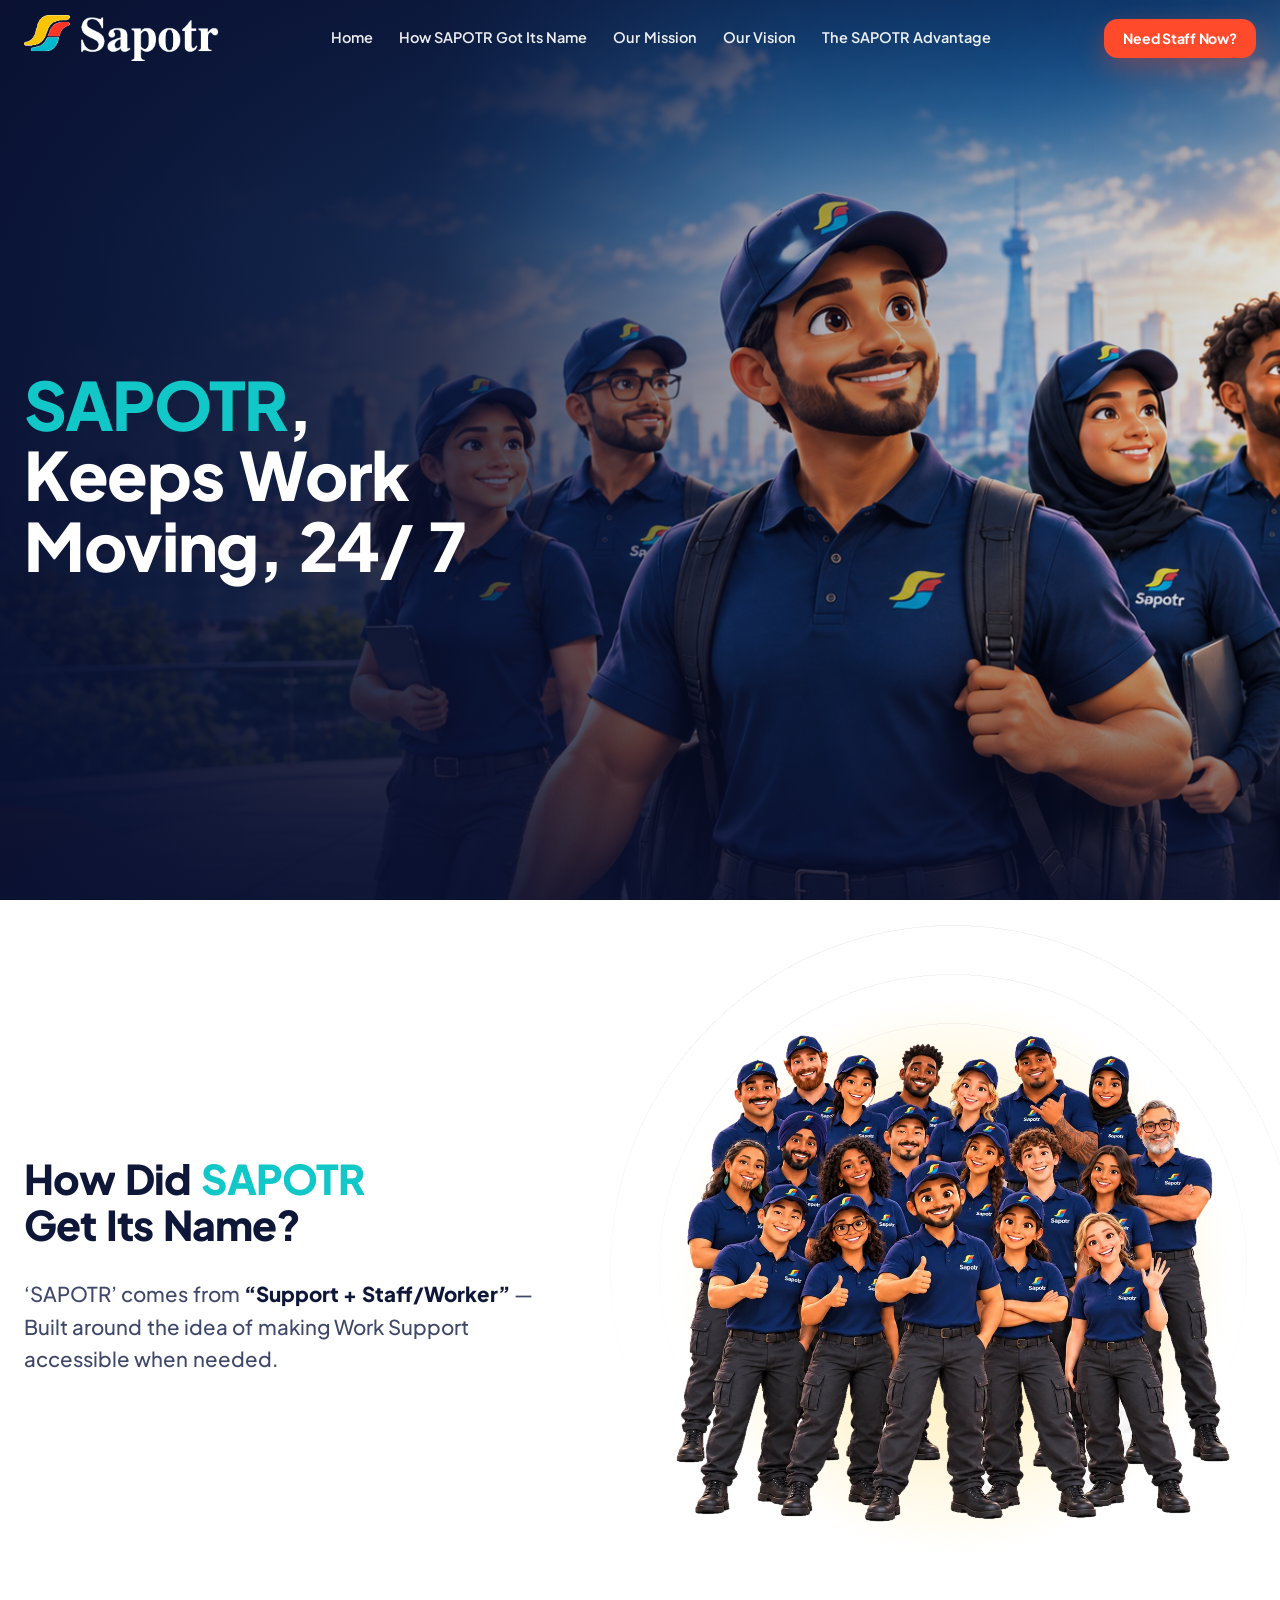
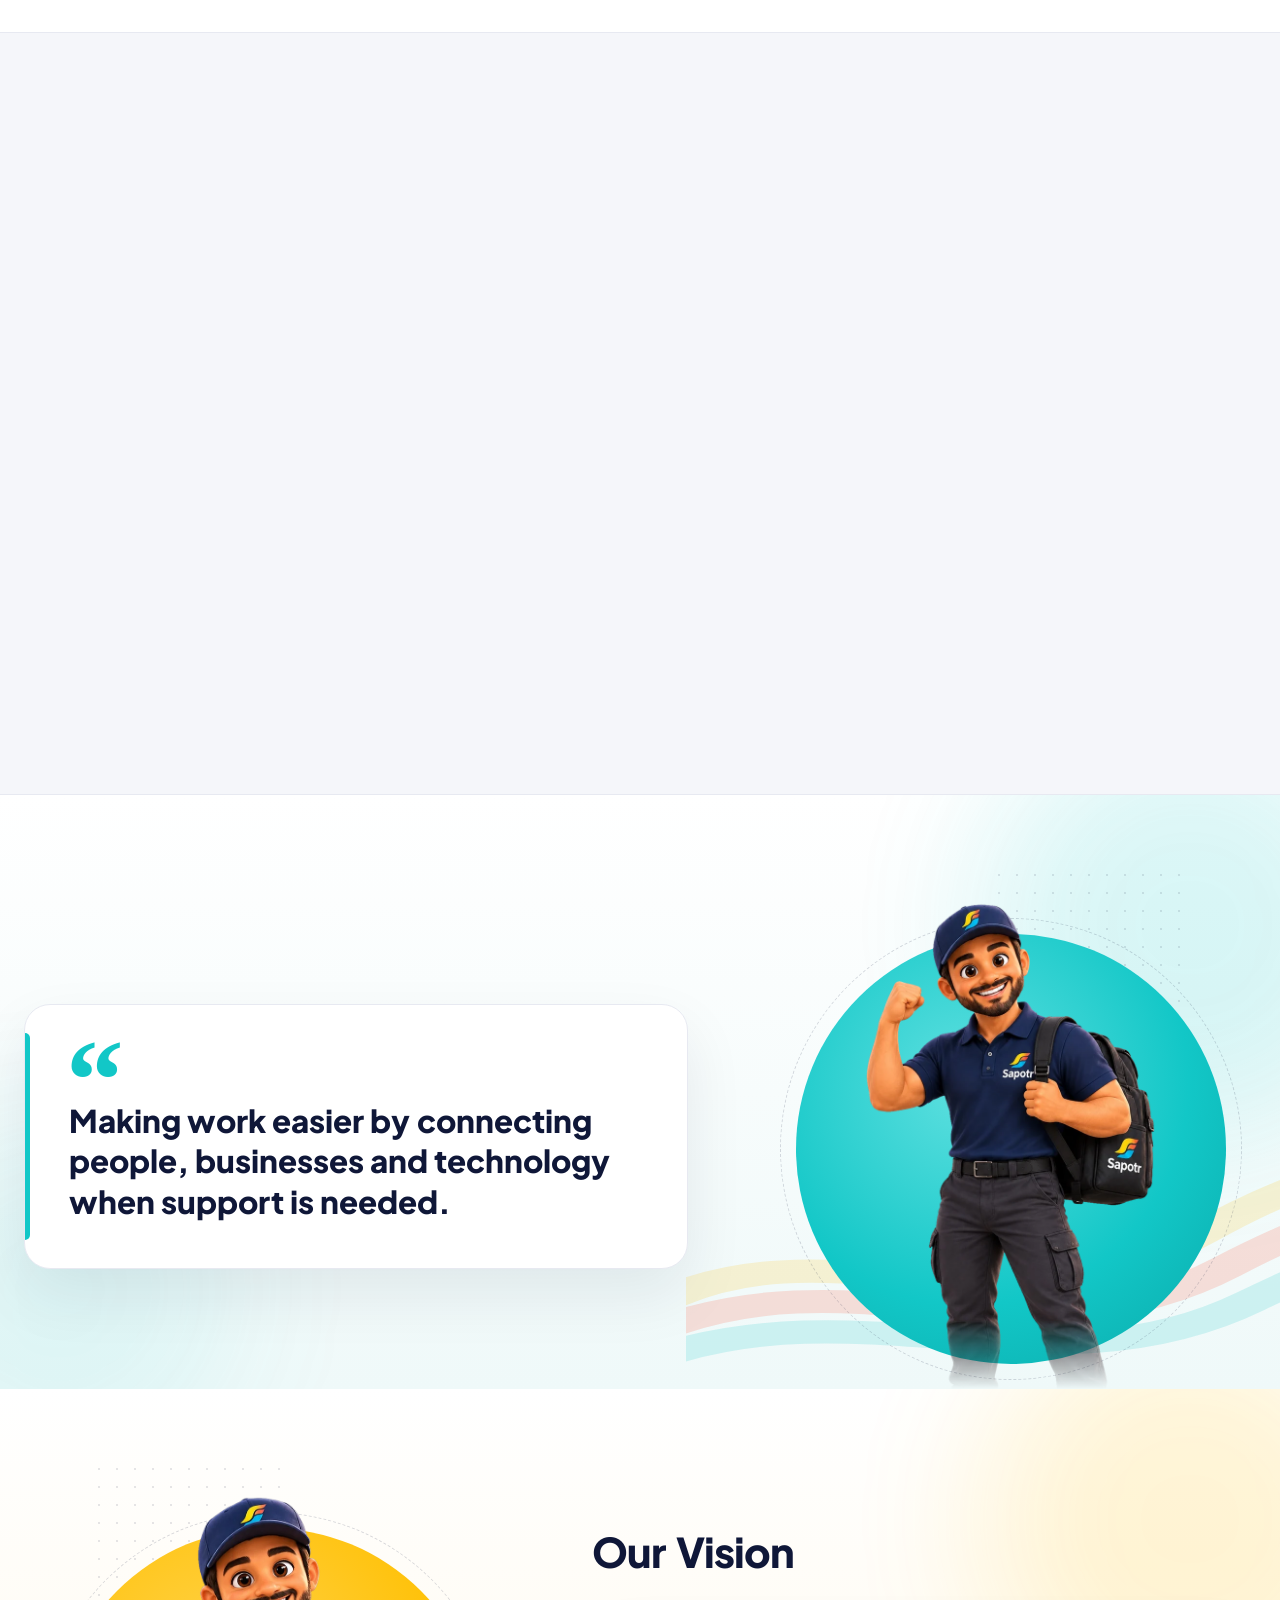
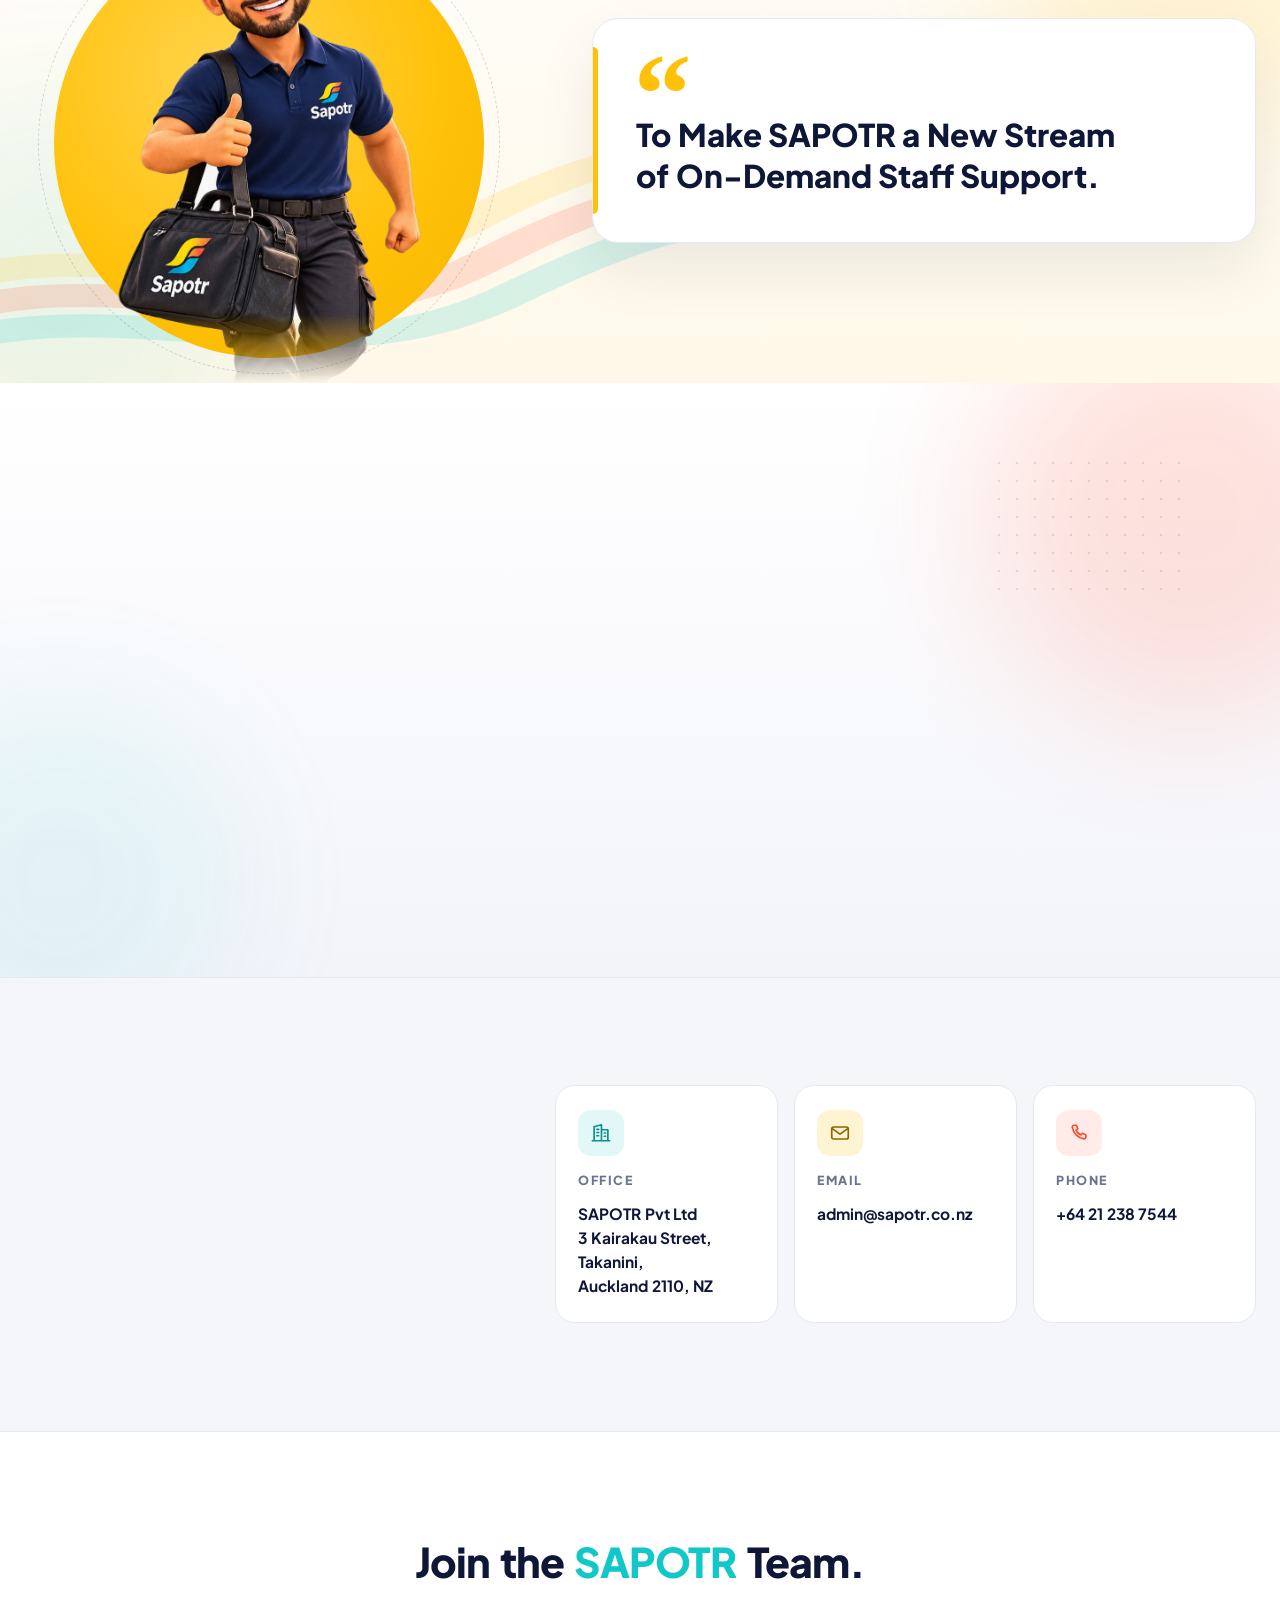
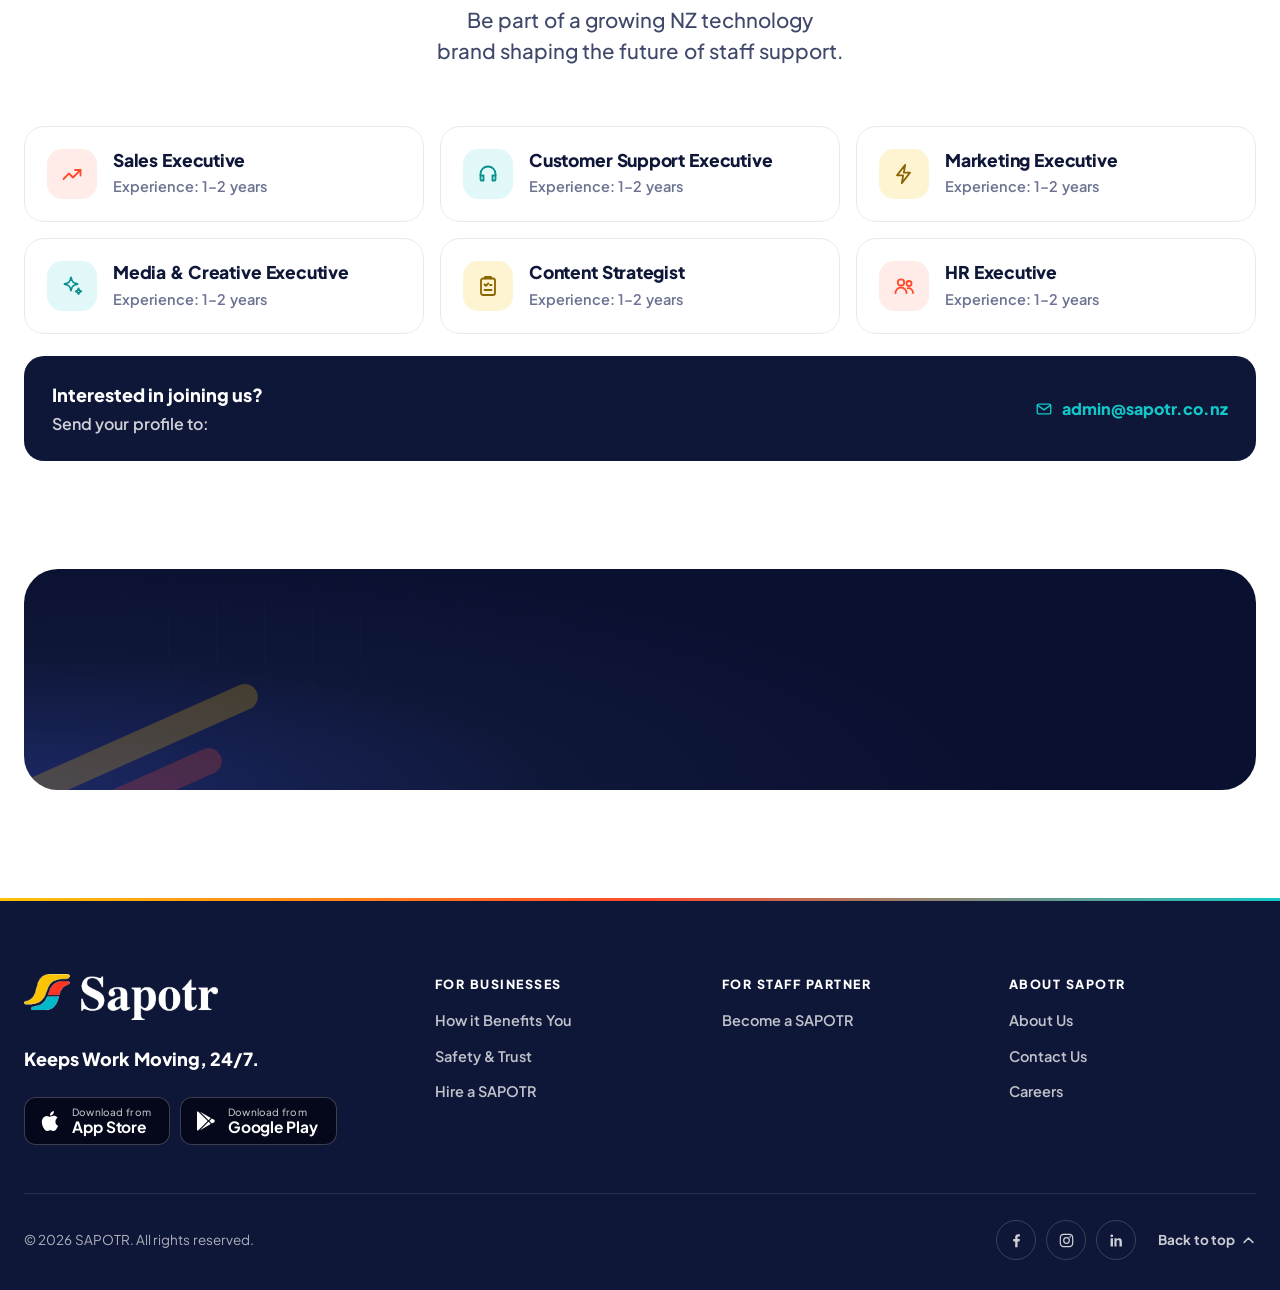
==== commit 58df924f: "Phase 2 Some UI improve and change some image" ====
--- a/about.html
+++ b/about.html
@@ -156,7 +156,7 @@
   <span class="ph-scrim" aria-hidden="true"></span>
 
   <div class="wrap ph-inner">
-    <h1 class="ph-title"><span class="hl">SAPOTR</span>, Keeps Work Moving, 24/7</h1>
+    <h1 class="ph-title"><span class="hl">SAPOTR</span>, Keeps Work Moving, 24/ 7</h1>
   </div>
 </section>
 
--- a/styles.css
+++ b/styles.css
@@ -531,23 +531,41 @@
 @keyframes marquee{from{transform:translate3d(0,0,0)}to{transform:translate3d(-50%,0,0)}}
 
 /* ───── 9 · How SAPOTR benefits you — a bento of four tiles ─────
-   One photo tile, three drawn ones; every point keeps its own icon. */
-.bn-grid{display:grid;grid-template-columns:repeat(12,minmax(0,1fr));gap:24px;margin-top:var(--title-gap)}
+   One SAPOTR tile, three drawn ones; every point keeps its own icon.
+   The backdrop borrows the frozen site's "why" language: soft brand
+   blobs, a dot field and the three swooshes. */
+.bn-sec{overflow:hidden;isolation:isolate;background:linear-gradient(180deg,#FFFFFF 0%,#F6FAFB 52%,#FFFFFF 100%)}
+.bn-bg{position:absolute;inset:0;z-index:-1;pointer-events:none;overflow:hidden}
+.bn-blob{position:absolute;border-radius:50%;filter:blur(70px)}
+.bn-blob--c{width:440px;height:440px;left:-140px;top:12%;background:rgba(18,199,199,.16)}
+.bn-blob--y{width:520px;height:520px;right:-160px;top:38%;background:rgba(255,193,7,.16)}
+.bn-blob--r{width:340px;height:340px;left:30%;bottom:-180px;background:rgba(255,75,43,.08)}
+.bn-dots{position:absolute;right:6%;top:6%;width:220px;height:150px;opacity:.55;
+  background-image:radial-gradient(rgba(15,23,56,.18) 1.4px,transparent 1.4px);background-size:18px 18px}
+.bn-swoosh{position:absolute;left:-8%;bottom:-6%;width:70%;height:42%}
+.bn-swoosh path{fill:none;stroke-width:30;stroke-linecap:round;opacity:.1}
+
+.bn-grid{display:grid;grid-template-columns:repeat(12,minmax(0,1fr));gap:32px;margin-top:var(--title-gap)}
 .bn{--acc:var(--cyan);--acc-soft:rgba(18,199,199,.1);--acc-ink:var(--cyan-ink);
-  position:relative;display:flex;flex-direction:column;min-width:0;padding:32px;background:#fff;border:1px solid var(--line);
-  border-radius:var(--r-xl);overflow:hidden;isolation:isolate}
-.js .bn[data-r]{transition:opacity .7s var(--ease),transform .7s var(--ease),box-shadow .3s var(--ease),border-color .3s var(--ease)}
-.bn:hover{box-shadow:var(--sh-m);border-color:var(--line-2)}
+  position:relative;display:flex;flex-direction:column;min-width:0;padding:34px;background:#fff;border:1px solid var(--line);
+  border-radius:var(--r-xl);overflow:hidden;isolation:isolate;box-shadow:0 1px 2px rgba(15,23,56,.04),0 18px 44px rgba(15,23,56,.06)}
+.js .bn[data-r]{transition:opacity .7s var(--ease),transform .7s var(--ease),box-shadow .35s var(--ease),border-color .3s var(--ease)}
+.bn:hover{box-shadow:0 2px 4px rgba(15,23,56,.04),0 28px 60px rgba(15,23,56,.11);border-color:var(--line-2)}
+.js .bn[data-r].in:hover{transform:translateY(-4px)}
+/* a soft accent glow tucked into each tile's corner */
+.bn::before{content:"";position:absolute;right:-70px;top:-70px;z-index:-1;width:220px;height:220px;border-radius:50%;
+  background:radial-gradient(circle,var(--acc-soft),transparent 70%)}
 /* cursor spotlight — the tile lights up under the pointer */
 .bn::after{content:"";position:absolute;inset:0;z-index:-1;opacity:0;transition:opacity .4s var(--ease);
   background:radial-gradient(460px circle at var(--mx,50%) var(--my,50%),var(--acc-soft),transparent 62%)}
 .bn:hover::after{opacity:1}
 .bn--crisis{grid-column:span 7}
-.bn--time{grid-column:span 5;background:linear-gradient(180deg,#F0FAFA 0%,#FFFFFF 46%);border-color:rgba(18,199,199,.22)}
+.bn--time{grid-column:span 5;background:linear-gradient(180deg,#EEF9F9 0%,#FFFFFF 46%);border-color:rgba(18,199,199,.24)}
 .bn--grow{grid-column:span 5;--acc:var(--yellow);--acc-soft:rgba(255,193,7,.16);--acc-ink:var(--yellow-ink);
-  background:linear-gradient(180deg,#FFF8E6 0%,#FFFFFF 46%);border-color:rgba(255,193,7,.3)}
-.bn--cost{grid-column:span 7;--acc:var(--red);--acc-soft:rgba(255,75,43,.08);--acc-ink:var(--red-ink)}
-.bn-head{display:flex;align-items:center;gap:16px;margin-bottom:22px}
+  background:linear-gradient(180deg,#FFF7E2 0%,#FFFFFF 46%);border-color:rgba(255,193,7,.32)}
+.bn--cost{grid-column:span 7;--acc:var(--red);--acc-soft:rgba(255,75,43,.08);--acc-ink:var(--red-ink);
+  background:linear-gradient(180deg,#FFF3F0 0%,#FFFFFF 50%);border-color:rgba(255,75,43,.18)}
+.bn-head{display:flex;align-items:center;gap:16px;margin-bottom:24px}
 .bn-ic{display:grid;place-items:center;width:52px;height:52px;flex:none;border-radius:16px;background:var(--acc-soft);color:var(--acc-ink);transition:transform .3s var(--ease)}
 .bn-ic .ic{width:25px;height:25px}
 .bn:hover .bn-ic{transform:scale(1.06) rotate(-4deg)}
@@ -556,31 +574,37 @@
 .bn-list li{display:flex;align-items:flex-start;gap:13px;font-size:15.5px;font-weight:600;line-height:1.5;color:var(--ink-2)}
 .bn-li-ic{display:grid;place-items:center;width:30px;height:30px;flex:none;margin-top:-3px;border-radius:9px;background:var(--acc-soft);color:var(--acc-ink)}
 .bn-li-ic .ic{width:16px;height:16px;stroke-width:2}
-.bn-viz{position:relative;margin-bottom:26px}
-
-/* 1 · the crisis tile: navy, copy beside a photo */
-.bn--crisis{display:grid;grid-template-columns:minmax(0,1.1fr) minmax(0,.9fr);padding:0;border-color:transparent;color:#fff;
+.bn-viz{position:relative;margin-bottom:28px}
+
+/* 1 · the crisis tile: navy, the copy beside a SAPOTR standing on a yellow disc */
+.bn--crisis{display:grid;grid-template-columns:minmax(0,1.15fr) minmax(0,.85fr);padding:0;border-color:transparent;color:#fff;
   background:radial-gradient(ellipse 80% 80% at 0% 0%,#1E2A63 0%,var(--navy) 62%)}
+.bn--crisis::before{background:radial-gradient(circle,rgba(18,199,199,.22),transparent 70%)}
 .bn--crisis::after{background:radial-gradient(520px circle at var(--mx,50%) var(--my,50%),rgba(255,193,7,.12),transparent 62%)}
-.bn--crisis .bn-body{padding:34px 28px 34px 34px}
+.bn--crisis .bn-body{padding:36px 18px 36px 36px}
 .bn--crisis .bn-title{color:#fff}
 .bn--crisis .bn-ic{background:rgba(255,193,7,.16);color:var(--yellow)}
 .bn--crisis .bn-list li{color:rgba(255,255,255,.86)}
 .bn--crisis .bn-li-ic{background:rgba(255,255,255,.08);color:var(--cyan)}
-.bn-photo{position:relative;margin:0;min-height:100%;overflow:hidden}
-.bn-photo img{position:absolute;inset:0;width:100%;height:100%;object-fit:cover;object-position:50% 18%;transition:transform 1.2s var(--ease)}
-.bn--crisis:hover .bn-photo img{transform:scale(1.04)}
-.bn-photo::before{content:"";position:absolute;inset:0;z-index:1;background:linear-gradient(90deg,var(--navy) 0%,rgba(15,23,56,0) 26%)}
-.bn-toggle{position:absolute;z-index:2;left:22px;top:22px;display:flex;gap:2px;padding:4px;border-radius:13px;background:rgba(255,255,255,.96);
+.bn-figure{position:relative;margin:0;isolation:isolate}
+.bn-disc{position:absolute;left:50%;bottom:-14%;z-index:-1;width:min(92%,300px);aspect-ratio:1;translate:-50% 0;border-radius:50%;
+  background:radial-gradient(circle at 40% 35%,#FFD34D,var(--yellow) 60%,#F5B400)}
+.bn-disc::after{content:"";position:absolute;inset:-14px;border-radius:50%;border:1.5px dashed rgba(255,255,255,.28)}
+.bn-figure img{position:absolute;left:50%;bottom:0;width:auto;height:calc(100% - 92px);max-width:none;translate:-50% 0;object-fit:contain;object-position:50% 100%;
+  filter:drop-shadow(0 24px 40px rgba(0,0,0,.28));transition:transform .8s var(--ease)}
+.bn--crisis:hover .bn-figure img{transform:translateY(-6px)}
+.bn-toggle{position:absolute;z-index:2;left:8px;top:26px;display:flex;gap:2px;padding:4px;border-radius:13px;background:rgba(255,255,255,.96);
   box-shadow:0 12px 30px rgba(0,0,0,.25)}
 .bn-toggle i{padding:7px 12px;border-radius:9px;font-style:normal;font-size:12.5px;font-weight:800;color:var(--ink-2)}
 .bn.in .bn-toggle i{animation:tgl 6s var(--ease) infinite}
 .bn.in .bn-toggle i:nth-child(2){animation-delay:3s}
 @keyframes tgl{0%,6%{background:transparent;color:var(--ink-2)}10%,46%{background:var(--navy);color:#fff}50%,100%{background:transparent;color:var(--ink-2)}}
-.bn-badge{position:absolute;z-index:2;right:18px;bottom:18px}
+.bn-badge{position:absolute;z-index:2;right:18px;bottom:24px}
+.bn.in .bn-badge{animation:pop .6s var(--ease) .6s both}
 
 /* 2 · time: the old way struck through, minutes on the clock */
-.tv{display:flex;align-items:center;justify-content:space-between;gap:16px;padding:18px 20px;border-radius:18px;background:#fff;border:1px solid rgba(18,199,199,.24)}
+.tv{display:flex;align-items:center;justify-content:space-between;gap:16px;padding:18px 20px;border-radius:18px;background:#fff;border:1px solid rgba(18,199,199,.24);
+  box-shadow:0 10px 26px rgba(15,23,56,.05)}
 .tv-chips{display:flex;flex-direction:column;align-items:flex-start;gap:8px}
 .tv-chip{display:inline-flex;align-items:center;gap:8px;padding:6px 12px 6px 6px;border-radius:10px;background:var(--tint);white-space:nowrap;
   font-size:13px;font-weight:700;color:var(--ink-3);text-decoration:line-through;text-decoration-thickness:2px;text-decoration-color:transparent;
@@ -595,17 +619,18 @@
 .tv-clock b{position:relative;font-size:14px;font-weight:800;color:var(--ink)}
 
 /* 3 · growth: rising bars, every shift covered */
-.gv{display:flex;align-items:flex-end;height:128px;padding:16px 18px 0;border-radius:18px;background:#fff;border:1px solid rgba(255,193,7,.32);overflow:hidden}
+.gv{display:flex;align-items:flex-end;height:128px;padding:16px 18px 0;border-radius:18px;background:#fff;border:1px solid rgba(255,193,7,.32);overflow:hidden;
+  box-shadow:0 10px 26px rgba(15,23,56,.05)}
 .gv-bars{display:flex;align-items:flex-end;gap:9px;flex:1;height:100%;padding-right:130px}
 .gv-bars i{flex:1;height:0;border-radius:7px 7px 2px 2px;background:linear-gradient(180deg,var(--yellow),rgba(255,193,7,.22));transition:height .9s var(--ease) var(--d)}
 .bn.in .gv-bars i{height:var(--h)}
 .gv-chip{position:absolute;right:14px;top:16px}
 
 /* 4 · costs: the usual costs, shrinking */
-.bn--cost{display:grid;grid-template-columns:minmax(0,1.1fr) minmax(0,.9fr);gap:30px;align-items:center}
+.bn--cost{display:grid;grid-template-columns:minmax(0,1.1fr) minmax(0,.9fr);gap:32px;align-items:center}
 .bn--cost .bn-viz{margin:0}
 .cv{display:flex;flex-direction:column;gap:16px;padding:24px;border-radius:20px;color:#fff;
-  background:radial-gradient(ellipse 90% 90% at 100% 0%,#1E2A63 0%,var(--navy) 65%)}
+  background:radial-gradient(ellipse 90% 90% at 100% 0%,#1E2A63 0%,var(--navy) 65%);box-shadow:0 22px 50px rgba(15,23,56,.2)}
 .cv-mark{display:grid;place-items:center;width:46px;height:46px;border-radius:14px;background:rgba(255,255,255,.08)}
 .cv-mark img{width:28px;height:auto}
 .cv-row{display:flex;flex-direction:column;gap:8px}
@@ -615,51 +640,64 @@
   transition:width 1.3s var(--ease) calc(.5s + var(--i) * .2s)}
 .bn.in .cv-row i::after{width:var(--w)}
 
-/* ───── 10 · Businesses across NZ — photo cards, details on demand ───── */
+/* ───── 10 · Businesses across NZ — the frozen site's card rail ─────
+   The rail (also used by the safety cards on phones) is the frozen
+   site's work-types carousel: three cards on a desktop, two on a
+   tablet, one wide card with the next peeking in on a phone. The
+   track moves by transform, one card at a time (script.js §9). */
+.rail-vp{--rail-gap:24px;--rail-per:3;margin-top:var(--title-gap);padding:12px 0 22px;overflow:hidden;overflow:clip}
+.rail-track{display:flex;align-items:flex-start;gap:var(--rail-gap);touch-action:pan-y pinch-zoom;will-change:transform;transition:transform .75s var(--ease)}
+.rail-track > *{flex:0 0 calc((100% - (var(--rail-per) - 1) * var(--rail-gap)) / var(--rail-per));min-width:0}
+.rail-vp.is-dragging .rail-track{-webkit-user-select:none;user-select:none}
+@media (hover:hover) and (pointer:fine){.rail-vp:not(.is-static) .rail-track{cursor:grab}.rail-vp.is-dragging .rail-track{cursor:grabbing}}
+.rail-track img{-webkit-user-drag:none;user-drag:none}
+.rail-ui{display:flex;align-items:center;justify-content:center;gap:16px;margin-top:6px}
+.rail-ui[hidden]{display:none}
+/* nothing to move (everything fits): a plain row, shadows free to show */
+.rail-vp.is-static{overflow:visible}
+/* without the script the rail is a native, snapping scroller */
+.no-js .rail-vp{overflow-x:auto;scroll-snap-type:x mandatory}
+.no-js .rail-track > *{scroll-snap-align:start}
+.no-js .rail-ui{display:none}
+
 .ind-title{max-width:30ch}
-.ind-grid{display:grid;grid-template-columns:repeat(3,minmax(0,1fr));gap:26px;margin-top:var(--title-gap);align-items:start}
 .ind{--acc:var(--cyan);--acc-soft:rgba(18,199,199,.12);--acc-ink:var(--cyan-ink);
-  position:relative;display:flex;flex-direction:column;min-width:0;background:#fff;border:1px solid var(--line);border-radius:var(--r-l);overflow:hidden;
-  box-shadow:0 1px 2px rgba(15,23,56,.04),0 8px 24px rgba(15,23,56,.04)}
-.js .ind[data-r]{transition:opacity .6s var(--ease),transform .45s var(--ease),box-shadow .45s var(--ease),border-color .35s var(--ease)}
+  position:relative;display:flex;flex-direction:column;background:#fff;border:1px solid var(--line);border-radius:var(--r-l);overflow:hidden;
+  box-shadow:0 1px 2px rgba(15,23,56,.04),0 8px 24px rgba(15,23,56,.04);
+  transition:transform .45s var(--ease),box-shadow .45s var(--ease),border-color .35s var(--ease)}
 .ind--yellow{--acc:var(--yellow);--acc-soft:rgba(255,193,7,.16);--acc-ink:var(--yellow-ink)}
 .ind--red{--acc:var(--red);--acc-soft:rgba(255,75,43,.09);--acc-ink:var(--red-ink)}
 /* an accent rule that draws across the top on hover, and stays while open */
 .ind::before{content:"";position:absolute;z-index:2;left:0;right:0;top:0;height:3px;background:var(--acc);transform:scaleX(0);transform-origin:left;transition:transform .55s var(--ease)}
-.ind:hover{box-shadow:0 2px 4px rgba(15,23,56,.04),0 24px 50px rgba(15,23,56,.11);border-color:rgba(15,23,56,.1)}
-.js .ind[data-r].in:hover{transform:translateY(-4px)}
+.ind:hover{transform:translateY(-6px);box-shadow:0 2px 4px rgba(15,23,56,.04),0 24px 50px rgba(15,23,56,.11);border-color:rgba(15,23,56,.1)}
 .ind:hover::before,.ind.is-open::before{transform:scaleX(1)}
-.ind.is-open{border-color:rgba(15,23,56,.12);box-shadow:0 24px 50px rgba(15,23,56,.1)}
+.ind.is-open{border-color:rgba(15,23,56,.12)}
 .ind-media{position:relative;margin:0;aspect-ratio:16/9;overflow:hidden;background:var(--navy)}
 .ind-media img{width:100%;height:100%;object-fit:cover;object-position:50% 30%;transition:transform 1s var(--ease)}
 .ind-media::after{content:"";position:absolute;inset:0;background:linear-gradient(0deg,rgba(15,23,56,.45) 0%,rgba(15,23,56,0) 55%)}
 .ind:hover .ind-media img{transform:scale(1.05)}
+.ind-flag{position:absolute;z-index:2;left:14px;top:14px;display:inline-flex;align-items:center;gap:7px;margin:0;padding:6px 11px;border-radius:9px;
+  background:rgba(255,255,255,.95);color:var(--ink);font-size:12.5px;font-weight:800;box-shadow:0 8px 20px rgba(15,23,56,.2)}
+.ind-flag .ic{width:16px;height:16px}
 .ind-body{display:flex;flex-direction:column;padding:0 22px 22px}
-.ind-head{display:flex;align-items:flex-end;justify-content:space-between;margin:-26px 0 16px}
+.ind-head{display:flex;align-items:flex-end;justify-content:space-between;margin:-26px 0 12px}
 .ind-ic{position:relative;z-index:1;display:grid;place-items:center;width:52px;height:52px;border-radius:15px;background:#fff;color:var(--acc-ink);
   border:1px solid var(--line);box-shadow:0 10px 24px rgba(15,23,56,.14);
   transition:transform .45s var(--ease),background .35s var(--ease),color .35s var(--ease),border-color .35s var(--ease)}
 .ind-ic .ic{width:24px;height:24px}
 .ind:hover .ind-ic,.ind.is-open .ind-ic{background:var(--navy);border-color:var(--navy);color:var(--acc)}
 .ind:hover .ind-ic{transform:translateY(-3px) rotate(-6deg)}
-.ind-n{font-size:11.5px;font-weight:800;letter-spacing:.14em;color:var(--ink-3);font-variant-numeric:tabular-nums}
-.ind-name{margin:0 0 18px;min-height:2.6em;font-size:var(--box-title);font-weight:800;line-height:1.3;text-wrap:balance}
-.ind-flag{position:absolute;z-index:2;left:14px;top:14px;display:inline-flex;align-items:center;gap:7px;margin:0;padding:6px 11px;border-radius:9px;
-  background:rgba(255,255,255,.95);color:var(--ink);font-size:12.5px;font-weight:800;box-shadow:0 8px 20px rgba(15,23,56,.2)}
-.ind-flag .ic{width:16px;height:16px}
-.ind-btn{display:flex;align-items:center;gap:10px;width:100%;min-height:50px;padding:10px 12px 10px 16px;border:1px solid var(--line);border-radius:13px;
-  background:var(--tint);font-size:14.5px;font-weight:800;color:var(--ink);text-align:left;cursor:pointer;
-  transition:background .25s var(--ease),border-color .25s var(--ease),color .25s var(--ease)}
-.ind-btn:hover{background:#fff;border-color:var(--line-2)}
-.ind-btn[aria-expanded="true"]{background:var(--navy);border-color:var(--navy);color:#fff}
-.ind-count{display:grid;place-items:center;min-width:26px;height:26px;padding:0 8px;border-radius:999px;background:var(--acc-soft);color:var(--acc-ink);
-  font-size:12px;font-weight:800;font-variant-numeric:tabular-nums}
-.ind-btn[aria-expanded="true"] .ind-count{background:rgba(255,255,255,.14);color:#fff}
-.ind-btn[aria-expanded="true"] .ind-x{background:rgba(255,255,255,.12)}
-.ind-btn[aria-expanded="true"] .ind-x::before{border-color:#fff}
-.ind-tags{display:flex;flex-wrap:wrap;gap:8px;padding-top:16px}
+.ind-n{font-size:11.5px;font-weight:800;letter-spacing:.14em;color:var(--ink-3);font-variant-numeric:tabular-nums;transition:color .35s var(--ease)}
+.ind:hover .ind-n{color:var(--acc-ink)}
+/* the card title is the dropdown: the name on the left, a chevron chip on the right */
+.ind-name{margin:0;font-size:var(--box-title);font-weight:800;line-height:1.3}
+.ind-q{display:flex;align-items:center;justify-content:space-between;gap:14px;width:100%;min-height:calc(2.6em + 16px);padding:8px 0;
+  border:0;border-bottom:1px dashed var(--line-2);background:none;font:inherit;letter-spacing:inherit;word-spacing:inherit;color:inherit;text-align:left;cursor:pointer;text-wrap:balance}
+.ind-q:hover{color:var(--ink)}
+.ind-q[aria-expanded="true"]{border-bottom-color:transparent}
+.ind-tags{display:flex;flex-wrap:wrap;gap:8px;padding-top:14px}
 .ind-tags li{padding:7px 12px;border-radius:9px;background:var(--acc-soft);font-size:13.5px;font-weight:700;line-height:1.3;color:var(--ink)}
-.ind-p{margin:0;padding-top:16px;font-size:15px;line-height:1.6;color:var(--ink-2)}
+.ind-p{margin:0;padding-top:14px;font-size:15px;line-height:1.6;color:var(--ink-2)}
 .ind.is-open .ind-tags li{animation:pop .4s var(--ease) both}
 .ind.is-open .ind-tags li:nth-child(2){animation-delay:.04s}.ind.is-open .ind-tags li:nth-child(3){animation-delay:.08s}
 .ind.is-open .ind-tags li:nth-child(4){animation-delay:.12s}.ind.is-open .ind-tags li:nth-child(5){animation-delay:.16s}
@@ -670,7 +708,10 @@
   background:rgba(15,23,56,.06);transition:transform .38s var(--ease),background .3s var(--ease)}
 .ind-x::before,.acc-x::before{content:"";width:8px;height:8px;margin-top:-3px;border-right:2px solid var(--ink-3);border-bottom:2px solid var(--ink-3);
   border-bottom-right-radius:1.5px;transform:rotate(45deg);transition:border-color .3s var(--ease)}
-.ind-btn[aria-expanded="true"] .ind-x,.acc-q[aria-expanded="true"] .acc-x{transform:rotate(180deg)}
+.ind-q:hover .ind-x{background:var(--acc-soft)}
+.ind-q[aria-expanded="true"] .ind-x,.acc-q[aria-expanded="true"] .acc-x{transform:rotate(180deg)}
+.ind-q[aria-expanded="true"] .ind-x{background:var(--navy)}
+.ind-q[aria-expanded="true"] .ind-x::before{border-color:#fff}
 .acc-q[aria-expanded="true"] .acc-x{background:rgba(18,199,199,.14)}
 .acc-q[aria-expanded="true"] .acc-x::before{border-color:var(--cyan-ink)}
 /* the open/close itself: rows from 0fr to 1fr, and hidden from assistive tech while shut */
@@ -681,46 +722,20 @@
 .no-js .ind-a,.no-js .acc-a{grid-template-rows:1fr}
 .no-js .ind-a > div,.no-js .acc-a > div{visibility:visible}
 
-/* ───── 11 · Safety & trust ───── */
-.safe-sec{overflow:hidden}
-.safe-top{display:grid;grid-template-columns:minmax(0,1.1fr) minmax(0,.9fr);gap:clamp(44px,6vw,96px);align-items:center}
-.safe-title{max-width:17ch}
-/* the two promises read as headlines, not list points */
-.safe-feats{display:flex;flex-direction:column;gap:18px;margin-top:clamp(32px,3.6vw,48px)}
-.safe-feat{position:relative;display:flex;align-items:center;gap:20px;padding:24px 28px 24px 24px;border-radius:22px;background:#fff;
-  border:1px solid var(--line);box-shadow:0 18px 44px rgba(15,23,56,.07);overflow:hidden}
-.safe-feat::before{content:"";position:absolute;left:0;top:20px;bottom:20px;width:4px;border-radius:0 4px 4px 0;background:var(--cyan)}
-.safe-feat:nth-child(2)::before{background:var(--yellow)}
-.safe-feat-ic{display:grid;place-items:center;width:62px;height:62px;flex:none;border-radius:18px}
-.safe-feat-ic .ic{width:30px;height:30px}
-.safe-feat-t{margin:0;font-size:clamp(20px,1.95vw,26px);font-weight:800;line-height:1.28;color:var(--ink);text-wrap:balance}
-
-.safe-visual{position:relative;justify-self:center;width:min(420px,100%);margin:0}
-.safe-ring{position:absolute;inset:-18px;z-index:-1;border-radius:40px;border:1.5px dashed rgba(18,199,199,.4)}
-.safe-photo{position:relative;aspect-ratio:4/5;overflow:hidden;border-radius:28px;border:6px solid #fff;background:var(--tint);box-shadow:0 40px 90px rgba(15,23,56,.18)}
-.safe-photo img{width:100%;height:100%;object-fit:cover;object-position:50% 22%}
-.safe-card{position:absolute;z-index:2}
-.safe-card--id{left:-16%;top:14%}
-.safe-card--track{right:-14%;bottom:8%;width:272px;padding:14px 16px 16px;border-radius:18px;background:var(--navy);color:#fff;box-shadow:0 26px 54px rgba(15,23,56,.32)}
-.safe-card--track b{display:block;margin-bottom:12px;font-size:12.5px;font-weight:800;letter-spacing:.04em;color:rgba(255,255,255,.74)}
-.safe-card--track ol{position:relative;display:grid;grid-template-columns:repeat(4,minmax(0,1fr));gap:4px}
-.safe-card--track ol::before,.safe-card--track ol::after{content:"";position:absolute;left:12.5%;right:12.5%;top:7px;height:2px}
-.safe-card--track ol::before{background:rgba(255,255,255,.18)}
-.safe-card--track ol::after{background:var(--cyan);transform:scaleX(0);transform-origin:left;transition:transform 2s var(--ease) .8s}
-.safe-visual.in .safe-card--track ol::after{transform:scaleX(1)}
-.safe-card--track li{position:relative;z-index:1;display:flex;flex-direction:column;align-items:center;gap:8px;text-align:center;
-  font-size:10.5px;font-weight:700;line-height:1.25;color:rgba(255,255,255,.82)}
-.safe-card--track li::before{content:"";width:16px;height:16px;border-radius:50%;background:var(--navy);border:3px solid rgba(255,255,255,.3);transition:background .3s,border-color .3s}
-.safe-visual.in .safe-card--track li::before{background:var(--cyan);border-color:#fff;transition-delay:calc(.8s + var(--i) * .5s)}
-.safe-visual.in .safe-card{animation:pop .6s var(--ease) both}
-.safe-visual.in .safe-card--id{animation-delay:.5s}
-.safe-visual.in .safe-card--track{animation-delay:.7s}
-
-/* four check cards, each with its own small drawing */
-.safe-grid{display:grid;grid-template-columns:repeat(4,minmax(0,1fr));gap:22px;margin-top:clamp(56px,6.4vw,88px)}
-.safe{position:relative;display:flex;flex-direction:column;padding:12px 12px 28px;background:#fff;border:1px solid var(--line);border-radius:22px}
-.js .safe[data-r]{transition:opacity .6s var(--ease),transform .6s var(--ease),box-shadow .3s var(--ease),border-color .3s var(--ease)}
-.safe:hover{box-shadow:var(--sh-l);border-color:var(--line-2)}
+/* ───── 11 · Safety & trust — the frozen site's heading and cards ───── */
+.safe-head{display:flex;align-items:flex-end;justify-content:space-between;gap:36px}
+.safe-title{max-width:none;line-height:1.16}
+.safe-title .ln + .ln{margin-top:.14em}
+.safe-badge{position:relative;display:grid;place-items:center;flex:none;width:96px;height:96px;margin:0 12px 12px 0;border-radius:28px;
+  background:linear-gradient(150deg,var(--navy-2),var(--navy));color:var(--cyan);box-shadow:0 24px 50px rgba(15,23,56,.24)}
+.safe-badge .ic{width:44px;height:44px;stroke-width:1.5}
+.safe-badge::before{content:"";position:absolute;inset:-12px;border-radius:40px;border:1.5px dashed rgba(18,199,199,.4);animation:spin 40s linear infinite}
+/* desktop: four cards in a row; tablet: two by two; phone: a one-card rail */
+.safe-vp{--rail-per:4;--rail-gap:20px;margin-top:clamp(24px,3vw,40px)}
+.safe-grid{align-items:stretch}
+.safe{position:relative;display:flex;flex-direction:column;padding:12px 12px 28px;background:#fff;border:1px solid var(--line);border-radius:22px;
+  transition:box-shadow .3s var(--ease),border-color .3s var(--ease),transform .4s var(--ease)}
+.safe:hover{box-shadow:var(--sh-l);border-color:var(--line-2);transform:translateY(-4px)}
 .safe h3{margin:0 14px 10px;font-size:19px;font-weight:800;line-height:1.28}
 .safe p{margin:0 14px;font-size:15px;line-height:1.6;color:var(--ink-3)}
 .safe-ic{position:relative;z-index:1;display:grid;place-items:center;width:50px;height:50px;margin:-25px 14px 18px;border-radius:15px;border:3px solid #fff;box-shadow:var(--sh-m)}
@@ -737,7 +752,7 @@
 .sv-lines{display:flex;flex-direction:column;gap:7px;flex:1}
 .sv-lines i{height:7px;border-radius:4px;background:var(--line)}
 .sv-lines i:nth-child(1){width:90%;background:var(--navy);opacity:.8}.sv-lines i:nth-child(2){width:70%}.sv-lines i:nth-child(3){width:50%}
-.sv-lic{position:absolute;left:calc(50% - 104px);bottom:22px;display:grid;place-items:center;width:40px;height:40px;border-radius:12px;background:var(--navy);color:var(--cyan);
+.sv-lic{position:absolute;left:calc(50% - 104px);bottom:34px;display:grid;place-items:center;width:40px;height:40px;border-radius:12px;background:var(--navy);color:var(--cyan);
   box-shadow:0 10px 22px rgba(15,23,56,.28)}
 .sv-lic .ic{width:21px;height:21px}
 .sv-tick{position:absolute;display:grid;place-items:center;width:30px;height:30px;border-radius:50%;background:var(--cyan);color:#fff;
@@ -745,7 +760,7 @@
 .sv-tick .ic{width:16px;height:16px;stroke-width:3}
 .sv-tick--1{left:calc(50% + 70px);top:36px;transition-delay:.4s}
 .sv-tick--2{left:calc(50% + 70px);bottom:36px;transition-delay:.7s}
-.safe.in .sv-tick{opacity:1;transform:none}
+.safe-vp.in .sv-tick{opacity:1;transform:none}
 .sv-doc{position:relative;display:flex;flex-direction:column;gap:9px;width:104px;height:128px;padding:18px 14px;background:#fff;border-radius:10px;box-shadow:0 14px 30px rgba(15,23,56,.12)}
 .sv-doc i{height:6px;border-radius:3px;background:var(--line)}
 .sv-doc i:first-child{width:60%;background:var(--navy);opacity:.75}
@@ -756,10 +771,10 @@
   border:3px solid var(--yellow-ink);color:var(--yellow-ink);background:rgba(255,255,255,.7);opacity:0;transform:scale(1.6) rotate(-14deg);
   transition:opacity .35s var(--ease) .5s,transform .45s var(--ease) .5s}
 .sv-stamp .ic{width:22px;height:22px;stroke-width:3}
-.safe.in .sv-stamp{opacity:1;transform:rotate(-14deg)}
+.safe-vp.in .sv-stamp{opacity:1;transform:rotate(-14deg)}
 .sv-scan{position:absolute;left:calc(50% - 64px);width:128px;height:3px;top:26px;border-radius:2px;
   background:linear-gradient(90deg,transparent,var(--red),transparent);box-shadow:0 0 16px rgba(255,75,43,.6)}
-.safe.in .sv-scan{animation:scan 2.6s var(--ease) infinite alternate}
+.safe-vp.in .sv-scan{animation:scan 2.6s var(--ease) infinite alternate}
 @keyframes scan{to{top:146px}}
 .sv-shield{position:absolute;left:calc(50% + 30px);bottom:22px;display:grid;place-items:center;width:44px;height:44px;border-radius:14px;
   background:var(--navy);color:#ff7a60;box-shadow:0 10px 24px rgba(15,23,56,.3)}
@@ -772,9 +787,9 @@
 .sv-stop--1{left:13.5%;top:52%}
 .sv-stop--2{left:50%;top:24%}
 .sv-stop--3{left:86.5%;top:52%}
-.safe.in .sv-stop i{animation:stop 4.5s var(--ease) infinite}
-.safe.in .sv-stop--2 i{animation-delay:1.5s}
-.safe.in .sv-stop--3 i{animation-delay:3s}
+.safe-vp.in .sv-stop i{animation:stop 4.5s var(--ease) infinite}
+.safe-vp.in .sv-stop--2 i{animation-delay:1.5s}
+.safe-vp.in .sv-stop--3 i{animation-delay:3s}
 @keyframes stop{0%,30%{background:var(--cyan);border-color:#fff;box-shadow:0 0 0 5px rgba(18,199,199,.25)}36%,100%{background:#fff;border-color:var(--line-2);box-shadow:none}}
 .sv-stars{position:absolute;left:50%;bottom:14px;display:flex;gap:3px;padding:6px 10px;translate:-50% 0;border-radius:10px;background:#fff;color:var(--yellow);
   box-shadow:0 8px 20px rgba(15,23,56,.1)}
@@ -840,37 +855,70 @@
 .stat dd i{font-style:normal;color:var(--acc);margin-left:2px}
 .stat dt{font-size:14.5px;font-weight:600;line-height:1.4;color:rgba(255,255,255,.74)}
 
-/* ───── 14 · Hire a SAPOTR — three steps on one road ───── */
-.journey{--viz-h:300px;position:relative;display:grid;grid-template-columns:repeat(3,minmax(0,1fr));gap:clamp(24px,2.6vw,34px);margin-top:var(--title-gap)}
+/* ───── 14 · Hire a SAPOTR — the frozen site's three steps ─────
+   Same cards, road and mini phones as "Become a SAPOTR"; the screens
+   carry the Business steps instead of the worker's. */
+.journey{position:relative;display:grid;grid-template-columns:repeat(3,minmax(0,1fr));gap:clamp(20px,2.4vw,30px);margin-top:var(--title-gap)}
 /* the dashed road between the three step badges, filled as it enters view */
-.journey::before,.journey::after{content:"";position:absolute;top:var(--viz-h);left:48px;right:calc((100% - 2 * clamp(24px,2.6vw,34px)) / 3 - 48px);height:2px;margin-top:-1px}
+.journey::before,.journey::after{content:"";position:absolute;top:270px;left:48px;right:calc((100% - 2 * clamp(20px,2.4vw,32px)) / 3 - 48px);height:2px;margin-top:-1px}
 .journey::before{background:repeating-linear-gradient(90deg,var(--line-2) 0 8px,transparent 8px 16px)}
 .journey::after{background:linear-gradient(90deg,var(--cyan),var(--yellow),var(--red));transform:scaleX(0);transform-origin:left;transition:transform 1.8s var(--ease) .3s}
 .journey.in::after{transform:scaleX(1)}
 .step{position:relative;display:flex;flex-direction:column}
-.step-viz{position:relative;height:var(--viz-h);overflow:hidden;border-radius:var(--r-xl);isolation:isolate}
+.step-viz{position:relative;height:270px;border-radius:var(--r-xl);overflow:hidden}
 .sx-1{background:linear-gradient(165deg,#EFFAFA,#D6F2F2)}
 .sx-2{background:linear-gradient(165deg,#FFF8E6,#FFECBA)}
 .sx-3{background:linear-gradient(165deg,#FFF2EF,#FFDAD1)}
-.step-viz img{position:absolute;inset:0;width:100%;height:100%;object-fit:cover;object-position:50% 20%;transition:transform 1.1s var(--ease)}
-.step:hover .step-viz img{transform:scale(1.04)}
-.step-viz::after{content:"";position:absolute;inset:0;background:linear-gradient(0deg,rgba(15,23,56,.5) 0%,rgba(15,23,56,0) 50%)}
-.step-chip,.step-form,.step-done{position:absolute;z-index:1;left:16px;bottom:34px}
-.step-form,.step-done{right:16px;display:flex;flex-wrap:wrap;align-items:center;gap:6px;padding:10px;border-radius:16px;background:rgba(255,255,255,.97);
-  box-shadow:0 16px 40px rgba(15,23,56,.22)}
-.step-form span,.step-done > span:not(.step-stars){display:inline-flex;align-items:center;gap:6px;padding:6px 9px;border-radius:9px;background:var(--tint);
-  font-size:12px;font-weight:800;color:var(--ink-2)}
-.step-form .ic,.step-done .ic{width:15px;height:15px;color:var(--cyan-ink)}
-.step-form b{flex-basis:100%;padding:8px;border-radius:10px;background:var(--red);color:#fff;text-align:center;font-size:13px;font-weight:800}
-.step-stars{display:flex;gap:2px;margin-left:auto;color:var(--yellow)}
-.step-stars .ic{width:16px;height:16px;fill:currentColor;stroke-width:1;color:var(--yellow)}
-.step.in .step-chip,.step.in .step-form,.step.in .step-done{animation:pop .6s var(--ease) .5s both}
-.step-n{position:relative;z-index:2;display:grid;place-items:center;width:52px;height:52px;margin:-26px 0 0 20px;border-radius:15px;border:4px solid #fff;
+.step-viz::before{content:"";position:absolute;inset:0;opacity:.5;background-image:radial-gradient(rgba(15,23,56,.12) 1.2px,transparent 1.2px);background-size:18px 18px}
+.mini-phone{position:absolute;left:50%;bottom:-34px;display:flex;flex-direction:column;gap:9px;width:190px;height:290px;padding:22px 14px;
+  transform:translateX(-50%) translateY(20px);background:#fff;border:7px solid var(--navy);border-radius:32px;box-shadow:0 30px 60px rgba(15,23,56,.22);
+  transition:transform .8s var(--ease)}
+.step.in .mini-phone{transform:translateX(-50%)}
+.step:hover .mini-phone{transform:translateX(-50%) translateY(-6px)}
+.mp-app{display:grid;place-items:center;width:52px;height:52px;margin:0 auto;border-radius:15px;background:var(--navy)}
+.mp-app img{width:30px;height:auto}
+.mp-name{text-align:center;font-size:12.5px;font-weight:800;color:var(--ink);line-height:1.2}
+.mp-dl{display:grid;place-items:center;width:34px;height:34px;margin:0 auto 4px;border-radius:50%;background:var(--red);color:#fff;box-shadow:0 6px 16px rgba(255,75,43,.4)}
+.mp-dl .ic{width:18px;height:18px;stroke-width:2.4}
+.mp-row{display:flex;align-items:center;gap:8px;padding:8px 10px;border-radius:10px;background:var(--tint);font-size:12px;font-weight:700;color:var(--ink-2)}
+.mp-row .ic{width:16px;height:16px;padding:2px;border-radius:50%;background:var(--cyan);color:#fff;stroke-width:3;box-sizing:content-box}
+.mp-badge{display:flex;align-items:center;justify-content:center;gap:5px;padding:8px 6px;border-radius:10px;background:var(--navy);color:#fff;font-size:11.5px;font-weight:800;white-space:nowrap}
+.mp-badge .ic{width:16px;height:16px;color:var(--cyan)}
+.step.in .sx-1 .mp-row,.step.in .sx-1 .mp-badge{animation:hs-rise .5s var(--ease) both;animation-delay:calc(.5s + var(--i,2) * .2s)}
+.mp-job{display:flex;align-items:center;gap:9px;padding:10px;border-radius:13px;border:1px solid var(--line);box-shadow:0 8px 20px rgba(15,23,56,.08)}
+.mp-job .ocard-ic{width:34px;height:34px}
+.mp-job .ocard-ic .ic{width:18px;height:18px}
+.mp-job .ocard-t small{font-size:10px}
+.mp-job .ocard-t b{font-size:12.5px}
+.mp-pick{display:grid;grid-template-columns:1fr 1fr;gap:6px}
+.mp-pick i{display:flex;align-items:center;justify-content:center;gap:5px;padding:7px 4px;border-radius:9px;background:var(--tint);font-style:normal;font-size:11.5px;font-weight:800;color:var(--ink-2)}
+.mp-pick .ic{width:13px;height:13px;color:var(--cyan-ink)}
+.mp-days{display:grid;grid-template-columns:repeat(7,1fr);gap:3px}
+.mp-days i{display:grid;place-items:center;height:24px;border-radius:7px;background:var(--tint);font-style:normal;font-size:10.5px;font-weight:800;color:var(--ink-3)}
+.mp-days i.on{background:var(--yellow);color:var(--navy)}
+.mp-accept{display:flex;align-items:center;justify-content:center;gap:6px;margin-top:auto;margin-bottom:26px;padding:11px;border-radius:12px;background:var(--red);color:#fff;
+  font-size:13.5px;font-weight:800;box-shadow:0 10px 22px rgba(255,75,43,.35)}
+.mp-accept .ic{width:16px;height:16px;stroke-width:3}
+.step.in .mp-accept{animation:tap 2.4s var(--ease) 1s infinite}
+@keyframes tap{0%,70%,100%{transform:scale(1)}78%{transform:scale(.94)}86%{transform:scale(1.02)}}
+.mp-done{display:grid;place-items:center}
+.mp-done svg{width:58px;height:58px;fill:none;stroke-linecap:round;stroke-linejoin:round}
+.mp-done circle{stroke:rgba(18,199,199,.25);stroke-width:4}
+.mp-done path{stroke:var(--cyan);stroke-width:4.5;stroke-dasharray:36;stroke-dashoffset:36;transition:stroke-dashoffset .7s var(--ease) .5s}
+.step.in .mp-done path{stroke-dashoffset:0}
+.mp-stars{display:flex;justify-content:center;gap:3px;color:var(--yellow)}
+.mp-stars .ic{width:19px;height:19px;fill:currentColor;stroke-width:1;opacity:0;transform:scale(.4);transition:opacity .3s,transform .4s var(--ease)}
+.step.in .mp-stars .ic{opacity:1;transform:none}
+.step.in .mp-stars .ic:nth-child(1){transition-delay:.9s}.step.in .mp-stars .ic:nth-child(2){transition-delay:1s}
+.step.in .mp-stars .ic:nth-child(3){transition-delay:1.1s}.step.in .mp-stars .ic:nth-child(4){transition-delay:1.2s}
+.step.in .mp-stars .ic:nth-child(5){transition-delay:1.3s}
+.mp-row--pay .ic{background:var(--yellow);color:var(--navy)}
+.step-n{position:relative;z-index:2;display:grid;place-items:center;width:50px;height:50px;margin:-25px 0 0 20px;border-radius:15px;border:4px solid #fff;
   background:var(--navy);color:#fff;font-size:15px;font-weight:800;letter-spacing:.02em;box-shadow:0 12px 26px rgba(15,23,56,.24)}
 .step:nth-child(2) .step-n{background:var(--yellow);color:var(--navy)}
 .step:nth-child(3) .step-n{background:var(--red)}
-.step h3{margin:20px 0 10px;font-size:var(--box-title);font-weight:800;line-height:1.25}
-.step p{margin:0;font-size:15.5px;line-height:1.6;color:var(--ink-3);max-width:36ch}
+.step h3{margin:18px 0 8px;font-size:var(--box-title);font-weight:800;line-height:1.24}
+.step p{margin:0;font-size:15px;line-height:1.6;color:var(--ink-3);max-width:36ch}
 .hire-cta{display:flex;justify-content:center;margin-top:clamp(44px,5vw,64px)}
 
 /* ───── 15 · FAQ — two columns, one answer open ───── */
@@ -1071,8 +1119,8 @@
   .header-inner{gap:22px}
 }
 @media (max-width:1180px){
-  .ind-grid{grid-template-columns:repeat(2,minmax(0,1fr))}
-  .safe-grid{grid-template-columns:repeat(2,minmax(0,1fr))}
+  .ind-vp,.safe-vp{--rail-per:2}
+  .safe-grid{flex-wrap:wrap}
   .stats{grid-template-columns:repeat(2,minmax(0,1fr))}
   .foot-grid{grid-template-columns:minmax(0,1.4fr) repeat(3,minmax(0,1fr));gap:28px}
   .contact-list{grid-template-columns:1fr}
@@ -1091,10 +1139,9 @@
 }
 
 @media (max-width:1000px){
-  .safe-top{grid-template-columns:1fr}
-  .safe-title{max-width:20ch}
-  .safe-visual{width:min(400px,78%);margin-top:20px}
-  .journey{--viz-h:280px;grid-template-columns:1fr;max-width:560px;margin-inline:auto;row-gap:56px}
+  .safe-badge{width:92px;height:92px;border-radius:26px}
+  .safe-badge .ic{width:42px;height:42px}
+  .journey{grid-template-columns:minmax(0,1fr);max-width:560px;margin-inline:auto;gap:56px}
   .journey::before,.journey::after{display:none}
   .tm-slide{grid-template-columns:minmax(0,.7fr) minmax(0,1.3fr)}
   .name-grid,.contact-grid{grid-template-columns:1fr}
@@ -1174,21 +1221,26 @@
 }
 
 @media (max-width:860px){
-  .bn--time,.bn--grow{grid-column:span 12}
+  /* one tile per row: a single column, so the wider phone gap never adds up to eleven */
+  .bn-grid{grid-template-columns:minmax(0,1fr)}
+  .bn-grid > .bn{grid-column:auto}
 }
 
 @media (max-width:760px){
-  .ind-grid{grid-template-columns:1fr;max-width:520px;margin-inline:auto}
-  .ind-name{min-height:0}
   .stats{gap:12px}
-  .safe-grid{grid-template-columns:1fr;max-width:520px;margin-inline:auto}
   .tm-slide{grid-template-columns:1fr}
   .tm-photo{min-height:0;aspect-ratio:16/11}
   .tm-photo img{object-position:50% 24%}
   .acc{grid-template-columns:1fr}
   .bn--crisis,.bn--cost{grid-template-columns:1fr}
-  .bn--crisis .bn-photo{order:-1;aspect-ratio:16/11;min-height:0}
-  .bn-photo::before{background:linear-gradient(0deg,var(--navy) 0%,rgba(15,23,56,0) 30%)}
+  /* the SAPOTR stands above the copy: him on the right, the two chips on the left */
+  .bn-figure{order:-1;height:300px;overflow:hidden}
+  .bn-figure img{left:auto;right:max(14px,50% - 200px);translate:none;height:92%;
+    -webkit-mask-image:linear-gradient(180deg,#000 80%,transparent);mask-image:linear-gradient(180deg,#000 80%,transparent)}
+  .bn-disc{left:auto;right:calc(max(14px,50% - 200px) - 48px);translate:none;width:260px;bottom:-34%}
+  .bn-toggle{left:22px;top:24px;flex-direction:column}
+  .bn-badge{left:22px;right:auto;bottom:30px}
+  .bn--crisis .bn-body{padding-top:12px}
 }
 
 @media (max-width:680px){
@@ -1211,7 +1263,7 @@
   .ocard-ic .ic{width:17px;height:17px}
   .ocard-t small{font-size:10.5px}
   .ocard-t b{font-size:13px}
-  .b3-todo{display:none}
+  .b3-todo,.b4-card{display:none}
   .b3-eta{left:0;top:26%}
   .rd-status{min-width:170px;height:30px}
   .rd-searching,.rd-found{font-size:11.5px}
@@ -1224,10 +1276,10 @@
   .tk-ic .ic{width:16px;height:16px}
 
   /* benefits: one column, every point readable, nothing to swipe */
-  .bn-grid{gap:28px}
+  .bn-grid{gap:36px}
   .bn{padding:24px 22px 26px;border-radius:var(--r-l)}
   .bn--crisis{padding:0}
-  .bn--crisis .bn-body{padding:26px 22px 28px}
+  .bn--crisis .bn-body{padding:12px 22px 28px}
   .bn-head{gap:14px;margin-bottom:20px}
   .bn-ic{width:46px;height:46px;border-radius:14px}
   .bn-ic .ic{width:22px;height:22px}
@@ -1240,26 +1292,28 @@
   .gv-bars{padding-right:120px;gap:7px}
   .bn--cost{gap:24px}
   .cv{padding:20px}
+  .bn-toggle i{padding:6px 10px;font-size:12px}
+  .bn-dots{right:-40px;top:2%}
+  .bn-swoosh{width:150%;left:-30%;height:28%}
 
   /* industries */
-  .ind-grid{gap:24px}
+  .ind-vp{--rail-gap:14px;margin-inline:-18px;padding-inline:18px}
+  .ind-vp .ind{flex:0 0 min(82vw,340px)}
+  .ind:hover{transform:none}
   .ind-body{padding:0 20px 20px}
   .ind-ic{width:48px;height:48px;border-radius:14px}
   .ind-head{margin-top:-24px}
-  .ind-btn{min-height:52px}
-
-  /* safety */
-  .safe-feats{gap:14px}
-  .safe-feat{gap:16px;padding:20px 20px 20px 18px;border-radius:20px}
-  .safe-feat-ic{width:52px;height:52px;border-radius:15px}
-  .safe-feat-ic .ic{width:26px;height:26px}
-  .safe-feat-t{font-size:19.5px}
-  .safe-visual{width:min(340px,82%);margin-top:28px}
-  .safe-ring{inset:-12px;border-radius:34px}
-  .safe-card--id{left:-12%;top:8%}
-  .safe-card--track{right:-10%;bottom:6%;width:236px;padding:12px 10px 14px}
-  .safe-card--track li{font-size:9.5px}
-  .safe-grid{gap:22px;margin-top:64px}
+
+  /* safety: the heading on its own, then a one-card rail */
+  .safe-head{align-items:center}
+  .safe-title{font-size:clamp(25px,6.8vw,31px)}
+  .safe-title .ln + .ln{margin-top:.24em}
+  .safe-badge{display:none}
+  .safe-vp{--rail-gap:14px;margin-inline:-18px;padding-inline:18px;margin-top:28px}
+  .safe-grid{flex-wrap:nowrap}
+  .safe-vp .safe{flex:0 0 min(80vw,330px)}
+  .safe:hover{transform:none}
+  .safe-viz{height:150px}
   .safe h3{font-size:18.5px}
 
   /* testimonials */
@@ -1284,8 +1338,9 @@
   .grow-stripes{right:-120px;top:-70px;transform:rotate(-24deg) scale(.7)}
 
   /* hire */
-  .journey{--viz-h:250px;row-gap:52px}
-  .step-viz{border-radius:var(--r-l)}
+  .journey{gap:52px}
+  .step-viz{height:250px;border-radius:var(--r-l)}
+  .mini-phone{width:176px;height:262px;padding:18px 12px}
   .step-n{width:50px;height:50px;margin:-25px 0 0 16px}
   .step h3{margin-top:20px}
   .step p{font-size:15px}
@@ -1347,8 +1402,9 @@
   .hero{--ht:clamp(26px,7.6vw,29px)}
   .bn-list li{font-size:15px}
   .gv-bars{padding-right:112px}
-  .safe-card--track{width:220px;right:-6%}
-  .safe-card--id{left:-8%}
+  .ind-vp,.safe-vp{margin-inline:-14px;padding-inline:14px}
+  .bn-figure img{right:6px}
+  .mp-badge{font-size:10.5px}
   .foot-grid{grid-template-columns:1fr}
   .foot-col:last-child{grid-column:auto;grid-row:auto}
   .stat dd{font-size:26px}
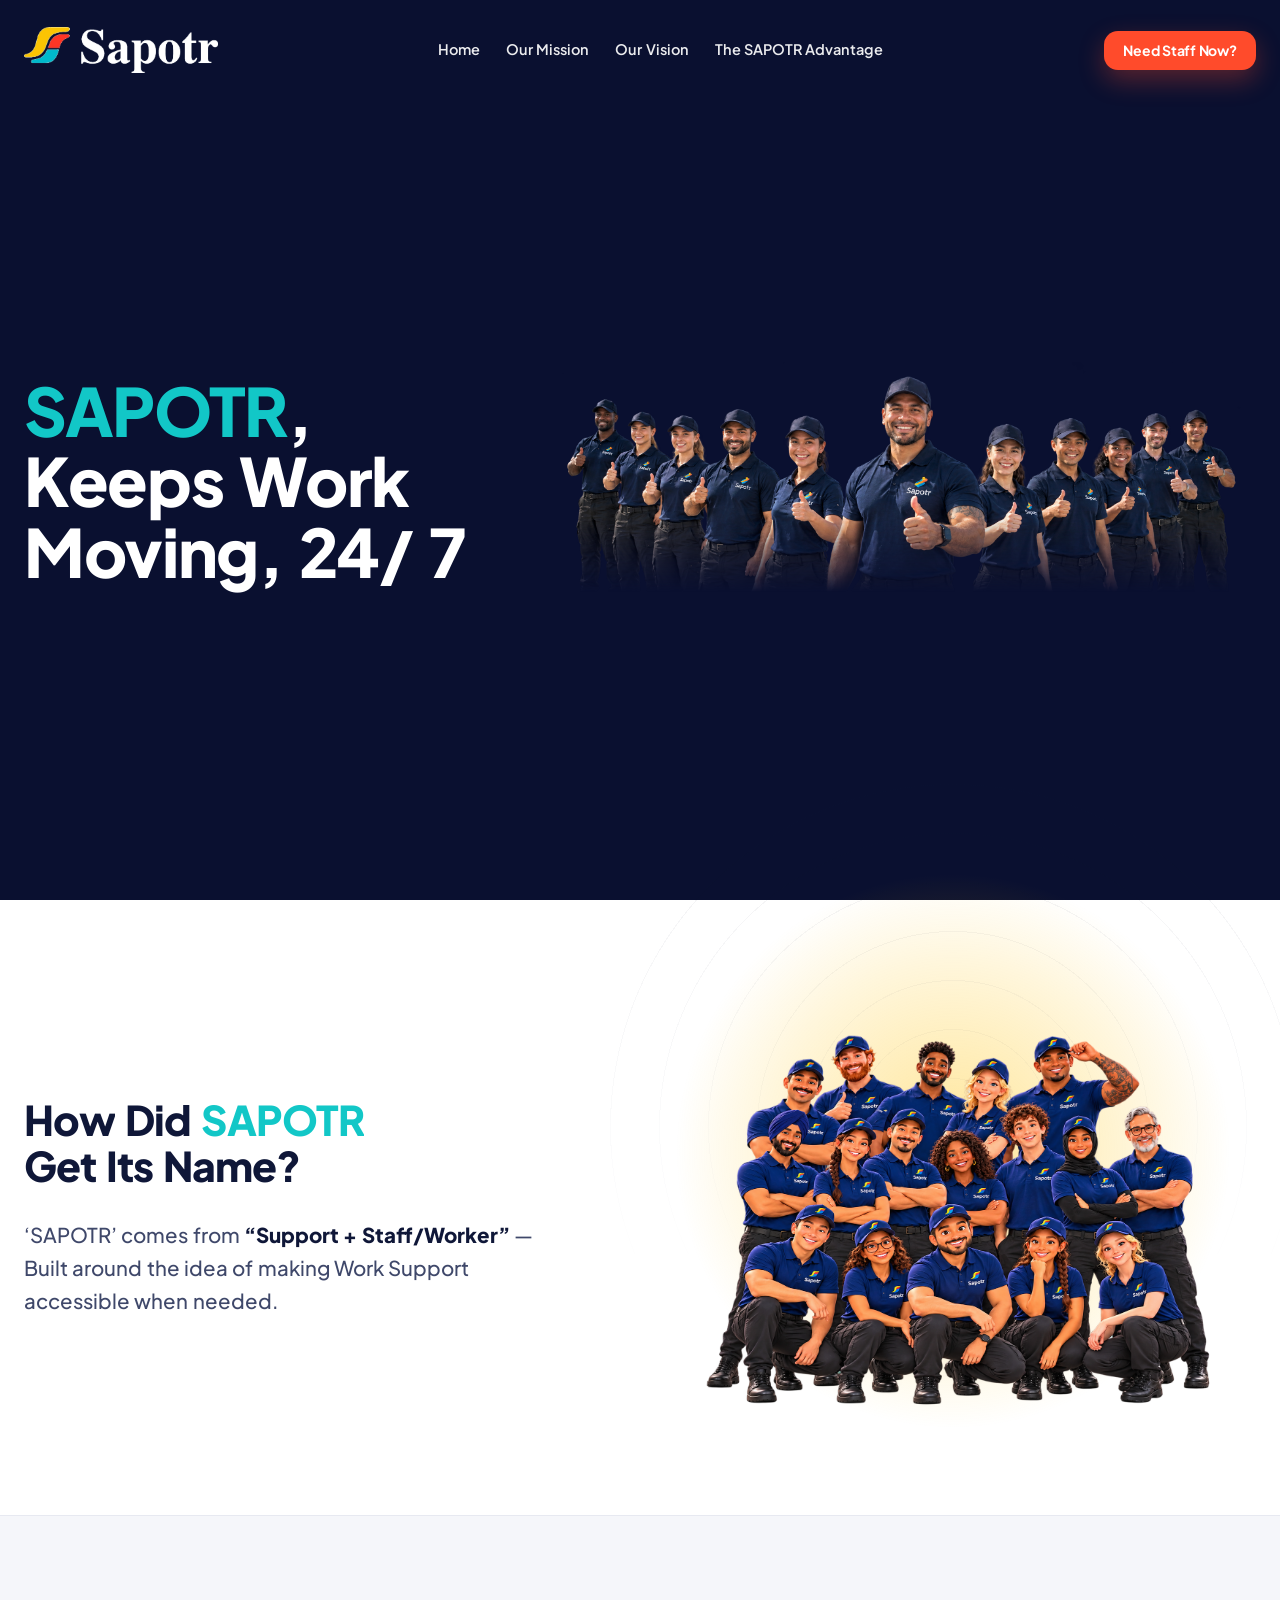
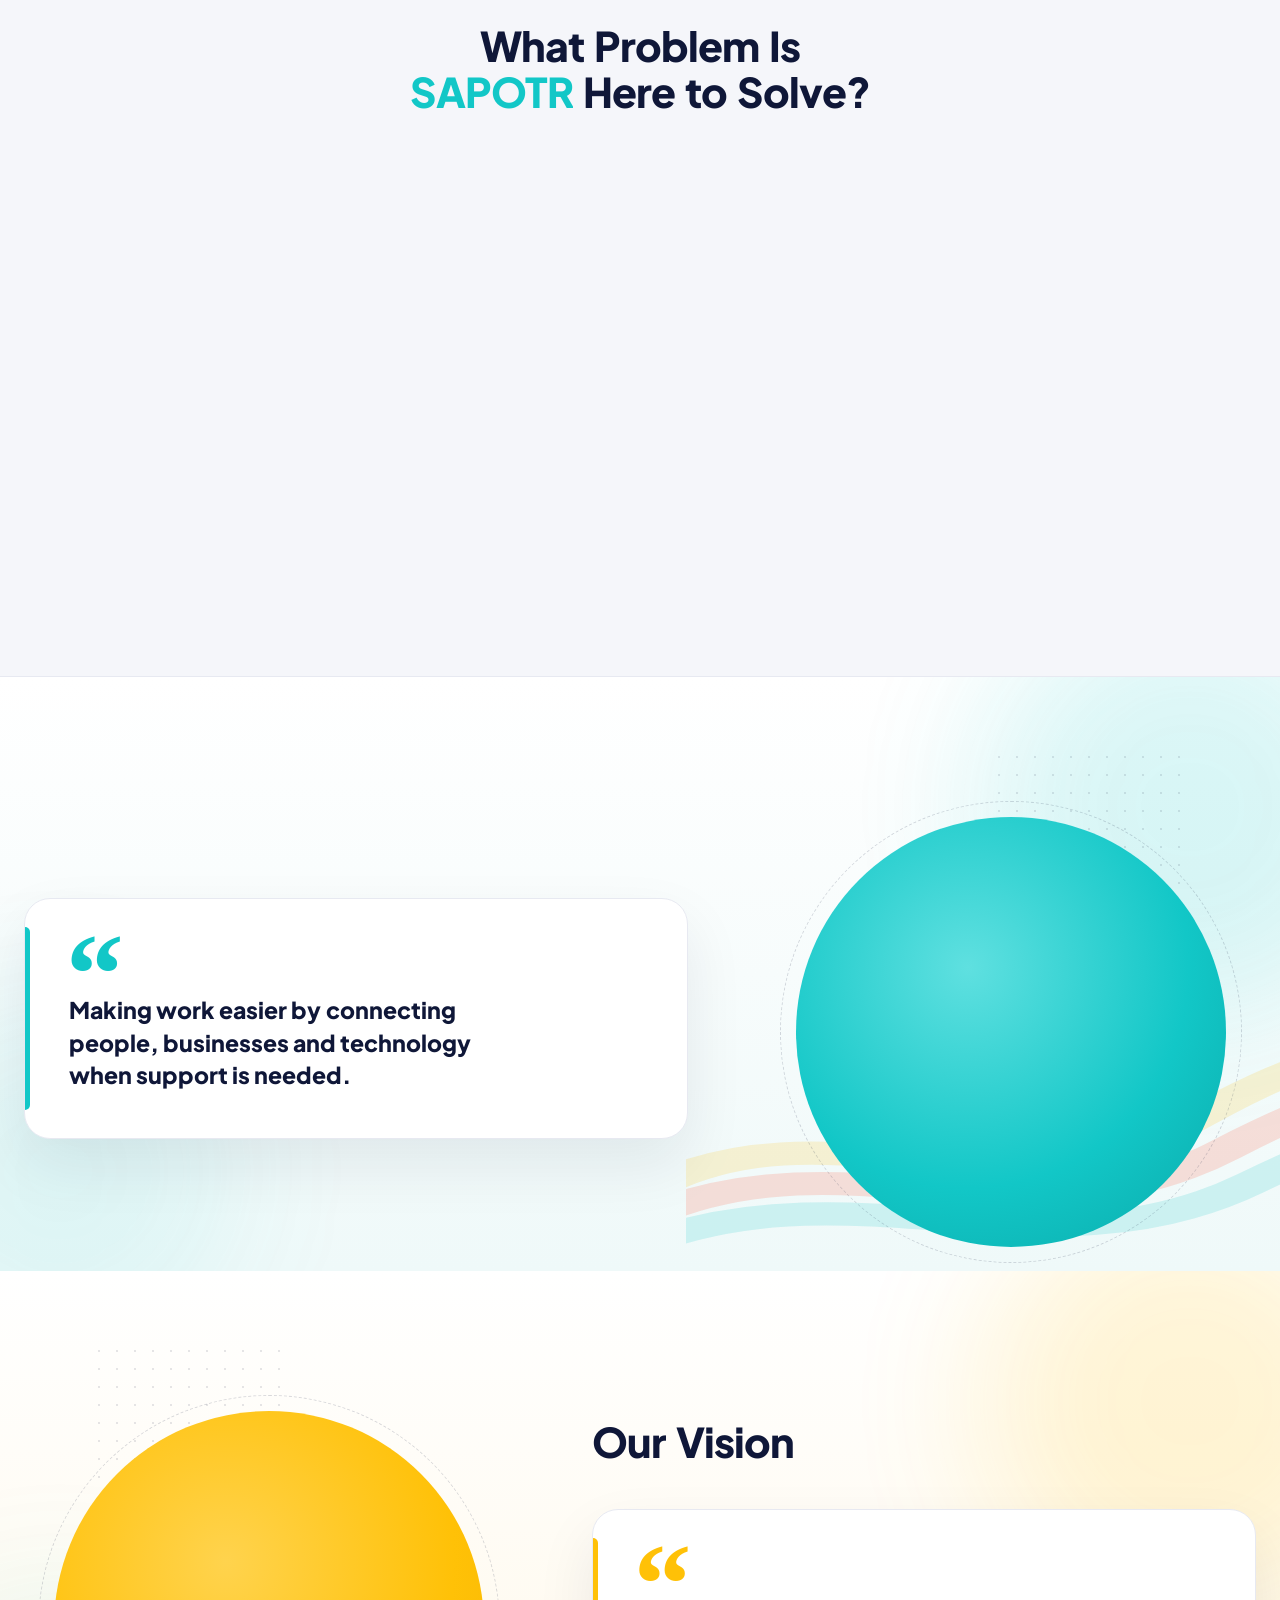
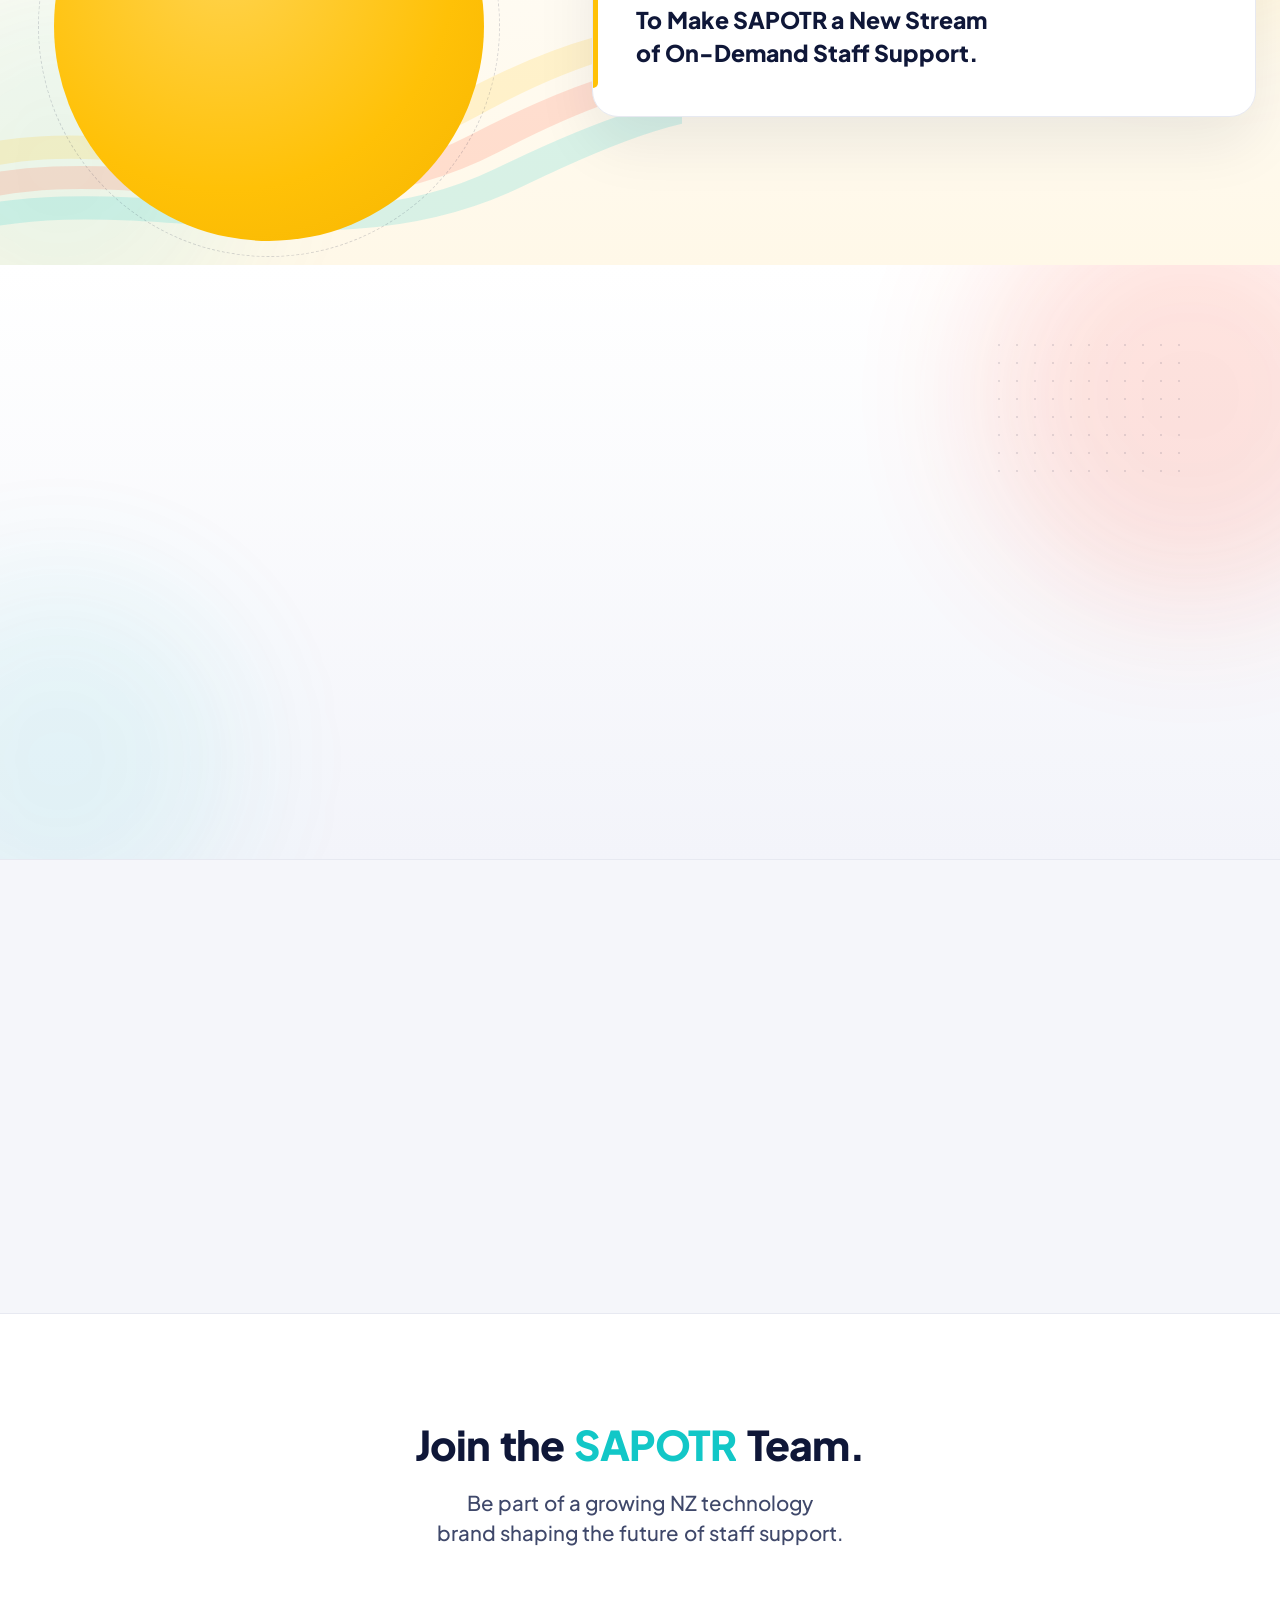
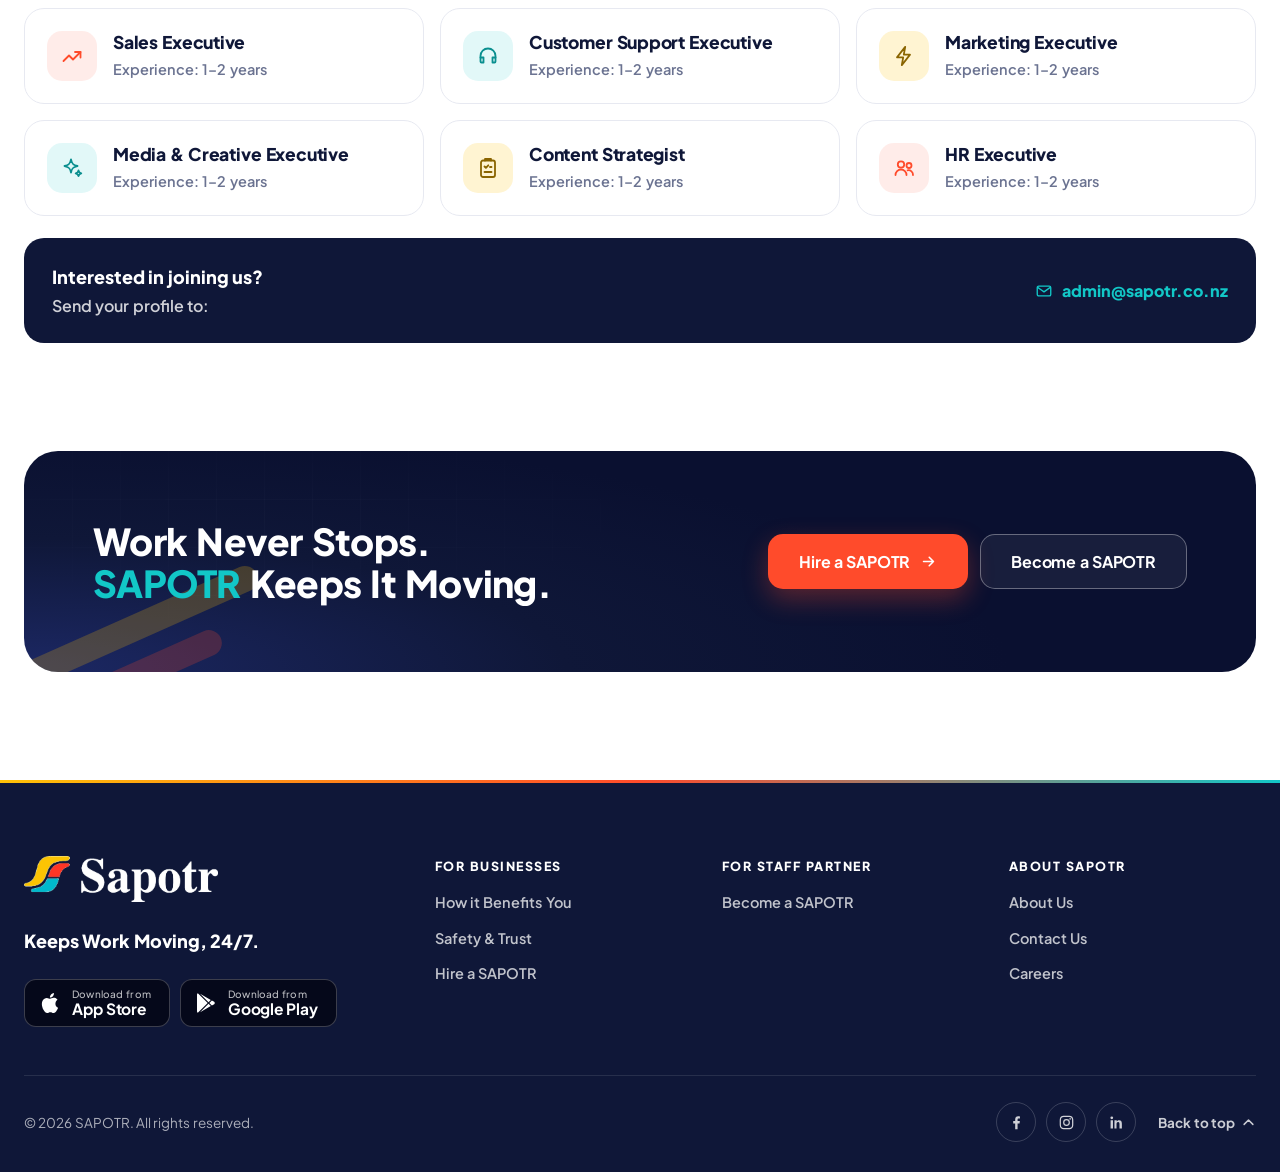
==== commit 095010a9: "Entire UI changes 14-10" ====
--- a/about.html
+++ b/about.html
@@ -119,7 +119,6 @@
     <nav class="nav" aria-label="About SAPOTR">
       <ul class="nav-list">
         <li><a href="index.html">Home</a></li>
-        <li><a href="#name">How SAPOTR Got Its Name</a></li>
         <li><a href="#mission">Our Mission</a></li>
         <li><a href="#vision">Our Vision</a></li>
         <li><a href="#advantage">The SAPOTR Advantage</a></li>
@@ -136,7 +135,6 @@
 
   <nav class="mobile-nav" id="mobile-nav" aria-label="Menu" hidden>
     <a href="index.html">Home</a>
-    <a href="#name">How SAPOTR Got Its Name</a>
     <a href="#mission">Our Mission</a>
     <a href="#vision">Our Vision</a>
     <a href="#advantage">The SAPOTR Advantage</a>
@@ -148,15 +146,12 @@
 
 <!-- ══════════ 1 · Hero ══════════ -->
 <section class="page-hero" id="about-hero" data-hero data-tone="dark">
-  <picture>
-    <source media="(max-width:900px), (max-aspect-ratio:1/1)" srcset="assets/img/about-hero-m.png" width="860" height="1287">
-    <img class="hs-photo" src="assets/img/about-hero-1800.png" width="1800" height="1200" fetchpriority="high" decoding="async"
-         alt="A team of smiling SAPOTRs in navy SAPOTR caps and polos walking along the Auckland waterfront">
-  </picture>
   <span class="ph-scrim" aria-hidden="true"></span>
 
   <div class="wrap ph-inner">
     <h1 class="ph-title"><span class="hl">SAPOTR</span>, Keeps Work Moving, 24/ 7</h1>
+    <img class="ph-group" src="assets/img/Aboutusehero.png" width="2170" height="725" fetchpriority="high" decoding="async"
+         alt="A line of smiling SAPOTRs in navy SAPOTR caps and polos, giving a thumbs up">
   </div>
 </section>
 
@@ -171,8 +166,8 @@
     <figure class="name-figure r" data-r>
       <span class="name-sun" aria-hidden="true"></span>
       <span class="name-arcs" aria-hidden="true"></span>
-      <img src="assets/img/banner4-group.webp" width="1072" height="944" loading="lazy" decoding="async"
-           alt="A crowd of smiling SAPOTRs of many backgrounds, all in navy SAPOTR caps and polos">
+      <img src="assets/img/about-name-group.png" width="1042" height="1100" loading="lazy" decoding="async"
+           alt="A team of smiling SAPOTRs of many backgrounds, all in navy SAPOTR caps and polos, the front row crouching">
     </figure>
   </div>
 </section>
--- a/styles.css
+++ b/styles.css
@@ -28,7 +28,8 @@
   --pad:clamp(80px,8.4vw,128px);
   --title-gap:clamp(44px,4.6vw,64px);
   --ease:cubic-bezier(.22,.68,.28,1);
-  --head-h:76px;
+  --head-top:12px;      /* empty space above the header row */
+  --head-h:88px;
   --box-title:21px;     /* important card/box titles across the page */
 }
 
@@ -100,7 +101,7 @@
 /* ───── 4 · Header ───── */
 .site-header{position:fixed;top:0;left:0;right:0;z-index:80;border-bottom:1px solid transparent;
   transition:background .35s var(--ease),box-shadow .35s var(--ease),border-color .35s var(--ease),color .35s var(--ease)}
-.header-inner{height:var(--head-h);display:flex;align-items:center;gap:28px}
+.header-inner{height:var(--head-h);padding-top:var(--head-top);display:flex;align-items:center;gap:28px}
 /* the plain SAPOTR wordmark, set larger than the two-line Partner lock-up */
 .brand{position:relative;display:block;height:46px;flex:none}
 .brand img{height:46px;width:auto;object-fit:contain;transition:opacity .3s var(--ease)}
@@ -292,7 +293,16 @@
 
 /* ───── 7 · Banners ───── */
 /* 1 · the café that is a pair of hands short */
-.hs--cafe .hs-photo{object-position:68% 38%}
+/* the SAPOTR team (a transparent cut-out) stands on the floor to the right of the headline,
+   in front of a soft glow — above the scrim, so the people keep their colour */
+.hs--cafe .hs-bg{background:radial-gradient(ellipse 58% 72% at 74% 62%,#1B2862 0%,#0F1738 55%,#080D26 100%)}
+.hs--cafe .b1-photo{z-index:1;inset:auto;right:max(24px,calc((100% - 1240px) / 2));bottom:0;width:min(43%,680px);height:calc(100% - var(--head-h) - 3vh);
+  object-fit:contain;object-position:100% 100%;transform-origin:70% 100%;filter:drop-shadow(0 30px 50px rgba(0,0,0,.35))}
+/* web view: the group sits further right (as far as the page margin allows) and higher —
+   raised by lifting its floor, so on short screens it shrinks rather than sliding under the header.
+   Phones and tablets set their own position. */
+.hs--cafe{--b1-x:min(4vw,64px,max(24px,(100vw - 1240px) / 2 - 10px));--b1-up:clamp(32px,6vh,64px)}
+.hs--cafe .b1-photo{bottom:var(--b1-up);height:calc(100% - var(--head-h) - 3vh - var(--b1-up));translate:var(--b1-x) 0}
 .hs--cafe.is-active .hs-photo{animation:kb 12s var(--ease) both}
 .hs--cafe .hs-scrim{background:
   linear-gradient(90deg,rgba(10,16,48,.95) 0%,rgba(10,16,48,.86) 28%,rgba(10,16,48,.42) 52%,rgba(10,16,48,.06) 72%),
@@ -300,26 +310,6 @@
 .b1-title{font-size:calc(var(--ht) * 1.04)}
 .b1-line{display:block;margin-top:.1em}
 
-.bk{display:flex;flex-direction:column;gap:11px;padding:16px;background:rgba(255,255,255,.97);color:var(--ink);border-radius:20px;
-  box-shadow:0 30px 70px rgba(0,0,0,.36),0 0 0 1px rgba(255,255,255,.4)}
-.b1-card{position:absolute;z-index:3;width:296px;right:max(24px,calc((100% - 1240px) / 2));bottom:calc(var(--ui-h) + clamp(44px,9vh,100px))}
-.hs--cafe.is-active .b1-card{animation:pop .7s var(--ease) .9s both,bob 8s ease-in-out 1.8s infinite}
-.bk-head{display:flex;align-items:center;gap:8px;font-size:13.5px}
-.bk-head img{width:22px;height:auto}
-.bk-head b{font-weight:800}
-.bk-live{margin-left:auto;display:inline-flex;align-items:center;gap:6px;padding:4px 9px;border-radius:999px;background:rgba(18,199,199,.12);
-  font-size:11px;font-weight:800;letter-spacing:.04em;text-transform:uppercase;color:var(--cyan-ink)}
-.bk-live::before{content:"";width:6px;height:6px;border-radius:50%;background:var(--cyan);box-shadow:0 0 0 3px rgba(18,199,199,.22)}
-.bk-role{display:flex;align-items:center;gap:10px;padding:10px;border:1px solid var(--line);border-radius:14px}
-.bk-dur{display:grid;grid-template-columns:repeat(3,minmax(0,1fr));gap:6px}
-.bk-dur i{padding:8px 4px;border-radius:10px;background:var(--tint);border:1px solid transparent;text-align:center;font-style:normal;font-size:12px;font-weight:800;color:var(--ink-2)}
-.hs--cafe.is-active .bk-dur i{animation:dur 7.2s var(--ease) infinite}
-.hs--cafe.is-active .bk-dur i:nth-child(2){animation-delay:2.4s}
-.hs--cafe.is-active .bk-dur i:nth-child(3){animation-delay:4.8s}
-@keyframes dur{0%,4%{background:var(--tint);color:var(--ink-2)}8%,30%{background:var(--navy);color:#fff}36%,100%{background:var(--tint);color:var(--ink-2)}}
-.bk-status{display:flex;align-items:center;gap:9px;padding:10px 12px;border-radius:12px;background:var(--navy);color:#fff;font-size:13.5px;font-weight:800}
-.bk-tick{display:grid;place-items:center;width:22px;height:22px;border-radius:50%;background:var(--cyan);color:var(--navy)}
-.bk-tick .ic{width:13px;height:13px;stroke-width:3}
 
 /* 2 · your instant staff */
 .hs--instant .hs-bg{background:linear-gradient(160deg,#FFFFFF 0%,#F5FAFB 48%,#E2F5F5 100%)}
@@ -331,7 +321,12 @@
 .b2-inner,.b3-inner,.b5-inner,.b6-inner{display:grid;grid-template-columns:minmax(0,1fr) minmax(0,1fr);align-items:center;gap:clamp(30px,5vw,80px)}
 .b2-inner .hs-copy,.b3-inner .hs-copy,.b5-inner .hs-copy,.b6-inner .hs-copy{max-width:600px}
 .b2-title{font-size:calc(var(--ht) * 1.12)}
-.b2-name{display:block}
+.b2-ln{display:block}
+/* the headline arrives a word at a time (each .wd carries its turn in --w), then the button */
+.b2-title .wd{display:inline-block}
+.js .hs .b2-title .wd{opacity:0}
+.hs.is-active .b2-title .wd{animation:hs-rise .7s var(--ease) both;animation-delay:calc(240ms + var(--w) * 150ms)}
+.b2-inner .hs-cta{--seq:1060ms}
 .b2-art{display:flex;justify-content:center}
 .b2-stage{position:relative;height:min(64vh,560px);aspect-ratio:4/5}
 .b2-frame{position:absolute;inset:0;border-radius:28px;overflow:hidden;border:8px solid #fff;background:#e9eef4;
@@ -404,26 +399,32 @@
 
 /* 4 · last-minute support for urgent work */
 .hs--urgent .hs-bg{background:var(--navy)}
-.hs--urgent .hs-photo{object-position:65% 50%}
+/* Banner6.jpg puts the SAPOTR mid-frame with a checklist on the right. The photo
+   keeps to the right two-thirds, and the cut follows the headline (page margin +
+   headline width + a gap) rather than a fixed share of the screen, so the
+   headline, the bands and his face never meet at any width. */
+.hs--urgent{--b4-cut:calc(max(24px,(100% - 1240px) / 2) + min(470px,35%) + 16px)}
+.hs--urgent .hs-photo{left:auto;width:68%;object-fit:contain;object-position:100% 100%;transform-origin:70% 100%}
 .hs--urgent.is-active .hs-photo{animation:kb 12s var(--ease) both}
 .b4-panel{position:absolute;inset:0;background:linear-gradient(125deg,#0A1030 0%,#0F1738 55%,#17225A 100%);
-  clip-path:polygon(0 0,57% 0,45% 100%,0 100%)}
+  clip-path:polygon(0 0,calc(var(--b4-cut) + 2.5%) 0,calc(var(--b4-cut) - 2.5%) 100%,0 100%)}
 /* three brand bands along the cut, drawn like the mark's swooshes */
 .b4-stripe{position:absolute;inset:0;pointer-events:none;
   mask-image:linear-gradient(180deg,transparent 0,transparent calc(var(--head-h) + 6px),#000 calc(var(--head-h) + 90px));
   -webkit-mask-image:linear-gradient(180deg,transparent 0,transparent calc(var(--head-h) + 6px),#000 calc(var(--head-h) + 90px))}
 .hs--urgent .hs-bg::after{content:"";position:absolute;left:0;right:0;top:0;height:180px;background:linear-gradient(180deg,rgba(10,16,48,.8),rgba(10,16,48,0))}
-.b4-stripe--y{background:var(--yellow);clip-path:polygon(57.6% 0,58.8% 0,46.8% 100%,45.6% 100%)}
-.b4-stripe--r{background:var(--red);clip-path:polygon(59.6% 0,60.8% 0,48.8% 100%,47.6% 100%)}
-.b4-stripe--c{background:var(--cyan);clip-path:polygon(61.6% 0,62.8% 0,50.8% 100%,49.6% 100%)}
+.b4-stripe--y{background:var(--yellow);clip-path:polygon(calc(var(--b4-cut) + 3.1%) 0,calc(var(--b4-cut) + 4.3%) 0,calc(var(--b4-cut) - .7%) 100%,calc(var(--b4-cut) - 1.9%) 100%)}
+.b4-stripe--r{background:var(--red);clip-path:polygon(calc(var(--b4-cut) + 5.1%) 0,calc(var(--b4-cut) + 6.3%) 0,calc(var(--b4-cut) + 1.3%) 100%,calc(var(--b4-cut) + .1%) 100%)}
+.b4-stripe--c{background:var(--cyan);clip-path:polygon(calc(var(--b4-cut) + 7.1%) 0,calc(var(--b4-cut) + 8.3%) 0,calc(var(--b4-cut) + 3.3%) 100%,calc(var(--b4-cut) + 2.1%) 100%)}
 .hs--urgent.is-active .b4-stripe{animation:b4-band 1s var(--ease) both}
 .hs--urgent.is-active .b4-stripe--r{animation-delay:.12s}
 .hs--urgent.is-active .b4-stripe--c{animation-delay:.24s}
 @keyframes b4-band{from{opacity:0;translate:0 -40px}to{opacity:1;translate:0 0}}
-.b4-inner .hs-copy{max-width:min(560px,42%)}
+.b4-inner .hs-copy{max-width:min(470px,35%)}
+.b4-title{font-size:calc(var(--ht) * .92);line-height:1.2}
 .b4-name{display:block}
 .b4-line{display:block}
-.b4-card{position:absolute;z-index:3;width:300px;right:max(24px,calc((100% - 1240px) / 2));top:50%;translate:0 -42%;
+.b4-card{position:absolute;z-index:3;width:300px;right:max(24px,calc((100% - 1240px) / 2));bottom:calc(var(--ui-h) + clamp(18px,3.2vh,40px));
   display:flex;flex-direction:column;gap:12px;padding:16px;background:rgba(255,255,255,.97);color:var(--ink);border-radius:20px;
   box-shadow:0 30px 70px rgba(0,0,0,.4)}
 .hs--urgent.is-active .b4-card{animation:pop .7s var(--ease) .8s both}
@@ -530,115 +531,142 @@
 .ticker-row:hover .ticker-inner{animation-play-state:paused}
 @keyframes marquee{from{transform:translate3d(0,0,0)}to{transform:translate3d(-50%,0,0)}}
 
-/* ───── 9 · How SAPOTR benefits you — a bento of four tiles ─────
-   One SAPOTR tile, three drawn ones; every point keeps its own icon.
-   The backdrop borrows the frozen site's "why" language: soft brand
-   blobs, a dot field and the three swooshes. */
-.bn-sec{overflow:hidden;isolation:isolate;background:linear-gradient(180deg,#FFFFFF 0%,#F6FAFB 52%,#FFFFFF 100%)}
-.bn-bg{position:absolute;inset:0;z-index:-1;pointer-events:none;overflow:hidden}
-.bn-blob{position:absolute;border-radius:50%;filter:blur(70px)}
-.bn-blob--c{width:440px;height:440px;left:-140px;top:12%;background:rgba(18,199,199,.16)}
-.bn-blob--y{width:520px;height:520px;right:-160px;top:38%;background:rgba(255,193,7,.16)}
-.bn-blob--r{width:340px;height:340px;left:30%;bottom:-180px;background:rgba(255,75,43,.08)}
-.bn-dots{position:absolute;right:6%;top:6%;width:220px;height:150px;opacity:.55;
-  background-image:radial-gradient(rgba(15,23,56,.18) 1.4px,transparent 1.4px);background-size:18px 18px}
-.bn-swoosh{position:absolute;left:-8%;bottom:-6%;width:70%;height:42%}
-.bn-swoosh path{fill:none;stroke-width:30;stroke-linecap:round;opacity:.1}
-
-.bn-grid{display:grid;grid-template-columns:repeat(12,minmax(0,1fr));gap:32px;margin-top:var(--title-gap)}
-.bn{--acc:var(--cyan);--acc-soft:rgba(18,199,199,.1);--acc-ink:var(--cyan-ink);
-  position:relative;display:flex;flex-direction:column;min-width:0;padding:34px;background:#fff;border:1px solid var(--line);
-  border-radius:var(--r-xl);overflow:hidden;isolation:isolate;box-shadow:0 1px 2px rgba(15,23,56,.04),0 18px 44px rgba(15,23,56,.06)}
-.js .bn[data-r]{transition:opacity .7s var(--ease),transform .7s var(--ease),box-shadow .35s var(--ease),border-color .3s var(--ease)}
-.bn:hover{box-shadow:0 2px 4px rgba(15,23,56,.04),0 28px 60px rgba(15,23,56,.11);border-color:var(--line-2)}
-.js .bn[data-r].in:hover{transform:translateY(-4px)}
-/* a soft accent glow tucked into each tile's corner */
-.bn::before{content:"";position:absolute;right:-70px;top:-70px;z-index:-1;width:220px;height:220px;border-radius:50%;
-  background:radial-gradient(circle,var(--acc-soft),transparent 70%)}
-/* cursor spotlight — the tile lights up under the pointer */
-.bn::after{content:"";position:absolute;inset:0;z-index:-1;opacity:0;transition:opacity .4s var(--ease);
-  background:radial-gradient(460px circle at var(--mx,50%) var(--my,50%),var(--acc-soft),transparent 62%)}
-.bn:hover::after{opacity:1}
-.bn--crisis{grid-column:span 7}
-.bn--time{grid-column:span 5;background:linear-gradient(180deg,#EEF9F9 0%,#FFFFFF 46%);border-color:rgba(18,199,199,.24)}
-.bn--grow{grid-column:span 5;--acc:var(--yellow);--acc-soft:rgba(255,193,7,.16);--acc-ink:var(--yellow-ink);
-  background:linear-gradient(180deg,#FFF7E2 0%,#FFFFFF 46%);border-color:rgba(255,193,7,.32)}
-.bn--cost{grid-column:span 7;--acc:var(--red);--acc-soft:rgba(255,75,43,.08);--acc-ink:var(--red-ink);
-  background:linear-gradient(180deg,#FFF3F0 0%,#FFFFFF 50%);border-color:rgba(255,75,43,.18)}
-.bn-head{display:flex;align-items:center;gap:16px;margin-bottom:24px}
-.bn-ic{display:grid;place-items:center;width:52px;height:52px;flex:none;border-radius:16px;background:var(--acc-soft);color:var(--acc-ink);transition:transform .3s var(--ease)}
-.bn-ic .ic{width:25px;height:25px}
-.bn:hover .bn-ic{transform:scale(1.06) rotate(-4deg)}
-.bn-title{margin:0;font-size:var(--box-title);font-weight:800;line-height:1.3;text-wrap:balance}
-.bn-list{display:flex;flex-direction:column;gap:14px}
-.bn-list li{display:flex;align-items:flex-start;gap:13px;font-size:15.5px;font-weight:600;line-height:1.5;color:var(--ink-2)}
-.bn-li-ic{display:grid;place-items:center;width:30px;height:30px;flex:none;margin-top:-3px;border-radius:9px;background:var(--acc-soft);color:var(--acc-ink)}
-.bn-li-ic .ic{width:16px;height:16px;stroke-width:2}
-.bn-viz{position:relative;margin-bottom:28px}
-
-/* 1 · the crisis tile: navy, the copy beside a SAPOTR standing on a yellow disc */
-.bn--crisis{display:grid;grid-template-columns:minmax(0,1.15fr) minmax(0,.85fr);padding:0;border-color:transparent;color:#fff;
-  background:radial-gradient(ellipse 80% 80% at 0% 0%,#1E2A63 0%,var(--navy) 62%)}
-.bn--crisis::before{background:radial-gradient(circle,rgba(18,199,199,.22),transparent 70%)}
-.bn--crisis::after{background:radial-gradient(520px circle at var(--mx,50%) var(--my,50%),rgba(255,193,7,.12),transparent 62%)}
-.bn--crisis .bn-body{padding:36px 18px 36px 36px}
-.bn--crisis .bn-title{color:#fff}
-.bn--crisis .bn-ic{background:rgba(255,193,7,.16);color:var(--yellow)}
-.bn--crisis .bn-list li{color:rgba(255,255,255,.86)}
-.bn--crisis .bn-li-ic{background:rgba(255,255,255,.08);color:var(--cyan)}
-.bn-figure{position:relative;margin:0;isolation:isolate}
-.bn-disc{position:absolute;left:50%;bottom:-14%;z-index:-1;width:min(92%,300px);aspect-ratio:1;translate:-50% 0;border-radius:50%;
-  background:radial-gradient(circle at 40% 35%,#FFD34D,var(--yellow) 60%,#F5B400)}
-.bn-disc::after{content:"";position:absolute;inset:-14px;border-radius:50%;border:1.5px dashed rgba(255,255,255,.28)}
-.bn-figure img{position:absolute;left:50%;bottom:0;width:auto;height:calc(100% - 92px);max-width:none;translate:-50% 0;object-fit:contain;object-position:50% 100%;
-  filter:drop-shadow(0 24px 40px rgba(0,0,0,.28));transition:transform .8s var(--ease)}
-.bn--crisis:hover .bn-figure img{transform:translateY(-6px)}
-.bn-toggle{position:absolute;z-index:2;left:8px;top:26px;display:flex;gap:2px;padding:4px;border-radius:13px;background:rgba(255,255,255,.96);
-  box-shadow:0 12px 30px rgba(0,0,0,.25)}
-.bn-toggle i{padding:7px 12px;border-radius:9px;font-style:normal;font-size:12.5px;font-weight:800;color:var(--ink-2)}
-.bn.in .bn-toggle i{animation:tgl 6s var(--ease) infinite}
-.bn.in .bn-toggle i:nth-child(2){animation-delay:3s}
-@keyframes tgl{0%,6%{background:transparent;color:var(--ink-2)}10%,46%{background:var(--navy);color:#fff}50%,100%{background:transparent;color:var(--ink-2)}}
-.bn-badge{position:absolute;z-index:2;right:18px;bottom:24px}
-.bn.in .bn-badge{animation:pop .6s var(--ease) .6s both}
-
-/* 2 · time: the old way struck through, minutes on the clock */
-.tv{display:flex;align-items:center;justify-content:space-between;gap:16px;padding:18px 20px;border-radius:18px;background:#fff;border:1px solid rgba(18,199,199,.24);
-  box-shadow:0 10px 26px rgba(15,23,56,.05)}
-.tv-chips{display:flex;flex-direction:column;align-items:flex-start;gap:8px}
-.tv-chip{display:inline-flex;align-items:center;gap:8px;padding:6px 12px 6px 6px;border-radius:10px;background:var(--tint);white-space:nowrap;
-  font-size:13px;font-weight:700;color:var(--ink-3);text-decoration:line-through;text-decoration-thickness:2px;text-decoration-color:transparent;
-  transition:text-decoration-color .4s var(--ease) calc(.5s + var(--i) * .25s)}
-.tv-chip .ic{width:20px;height:20px;padding:4px;box-sizing:border-box;border-radius:50%;background:rgba(255,75,43,.12);color:var(--red);stroke-width:3}
-.bn.in .tv-chip{text-decoration-color:rgba(255,75,43,.65)}
-.tv-clock{position:relative;display:grid;place-items:center;width:104px;height:104px;flex:none}
-.tv-ring{position:absolute;inset:0;width:100%;height:100%;transform:rotate(-90deg)}
-.tv-ring circle{fill:none;stroke:var(--line);stroke-width:7}
-.tv-ring .tv-run{stroke:var(--cyan);stroke-linecap:round;stroke-dasharray:264;stroke-dashoffset:264;transition:stroke-dashoffset 1.6s var(--ease) .6s}
-.bn.in .tv-run{stroke-dashoffset:64}
-.tv-clock b{position:relative;font-size:14px;font-weight:800;color:var(--ink)}
-
-/* 3 · growth: rising bars, every shift covered */
-.gv{display:flex;align-items:flex-end;height:128px;padding:16px 18px 0;border-radius:18px;background:#fff;border:1px solid rgba(255,193,7,.32);overflow:hidden;
-  box-shadow:0 10px 26px rgba(15,23,56,.05)}
-.gv-bars{display:flex;align-items:flex-end;gap:9px;flex:1;height:100%;padding-right:130px}
-.gv-bars i{flex:1;height:0;border-radius:7px 7px 2px 2px;background:linear-gradient(180deg,var(--yellow),rgba(255,193,7,.22));transition:height .9s var(--ease) var(--d)}
-.bn.in .gv-bars i{height:var(--h)}
-.gv-chip{position:absolute;right:14px;top:16px}
-
-/* 4 · costs: the usual costs, shrinking */
-.bn--cost{display:grid;grid-template-columns:minmax(0,1.1fr) minmax(0,.9fr);gap:32px;align-items:center}
-.bn--cost .bn-viz{margin:0}
-.cv{display:flex;flex-direction:column;gap:16px;padding:24px;border-radius:20px;color:#fff;
-  background:radial-gradient(ellipse 90% 90% at 100% 0%,#1E2A63 0%,var(--navy) 65%);box-shadow:0 22px 50px rgba(15,23,56,.2)}
-.cv-mark{display:grid;place-items:center;width:46px;height:46px;border-radius:14px;background:rgba(255,255,255,.08)}
-.cv-mark img{width:28px;height:auto}
-.cv-row{display:flex;flex-direction:column;gap:8px}
-.cv-row b{font-size:13px;font-weight:700;color:rgba(255,255,255,.84)}
-.cv-row i{position:relative;display:block;height:10px;border-radius:6px;background:rgba(255,255,255,.12);overflow:hidden}
-.cv-row i::after{content:"";position:absolute;left:0;top:0;bottom:0;width:100%;border-radius:inherit;background:linear-gradient(90deg,var(--red),#ff8a6e);
-  transition:width 1.3s var(--ease) calc(.5s + var(--i) * .2s)}
-.bn.in .cv-row i::after{width:var(--w)}
+/* ───── 9 · Sections 2–5 — the frozen site's benefit bento ─────
+   Four sections (support, time, growth, costs), each its own heading over a
+   bento of key-point cards, spaced like every other .section. The
+   cards, grid and breakpoints are the frozen #benefits: white tiles with a
+   tinted icon chip, a cyan pointer spotlight and a lift on hover, plus the
+   frozen feature cards (navy, the SAPOTR on a cyan wash, the app loop). Four
+   columns, three from 1180px, two up on phones with the big cards full width. */
+/* the section heading is a .sec-title, the same scale as the Industries heading */
+.bf-title{max-width:30ch}
+/* a hairline where one benefit section ends and the next begins — content width, fading at the ends */
+.bf-sec + .bf-sec > .wrap{position:relative}
+.bf-sec + .bf-sec > .wrap::before{content:"";position:absolute;left:0;right:0;top:calc(-1 * var(--pad));height:1px;
+  background:linear-gradient(90deg,transparent,var(--line-2) 18%,var(--line-2) 82%,transparent)}
+
+/* the bento: each group's template places its cards (.p1–.p6, in reading order) */
+.bento{display:grid;grid-template-columns:repeat(4,minmax(0,1fr));grid-auto-rows:minmax(196px,auto);gap:16px;margin-top:var(--title-gap)}
+.p1{grid-area:p1}.p2{grid-area:p2}.p3{grid-area:p3}.p4{grid-area:p4}.p5{grid-area:p5}.p6{grid-area:p6}
+.bf--crisis .bento{grid-template-areas:"p1 p1 p3 p2" "p5 p6 p3 p4"}
+.bf--time   .bento{grid-template-areas:"p1 p2 p4 p4" "p3 p5 p4 p4"}
+.bf--grow   .bento{grid-template-areas:"p1 p1 p2 p3" "p1 p1 p2 p4"}
+.bf--cost   .bento{grid-template-areas:"p1 p1 p3 p3" "p2 p2 p3 p3"}
+
+/* the card — the frozen .tile */
+.tile{position:relative;display:flex;flex-direction:column;padding:24px;background:#fff;border:1px solid var(--line);
+  border-radius:var(--r-l);overflow:hidden;isolation:isolate;
+  transition:box-shadow .3s var(--ease),border-color .3s var(--ease),transform .4s var(--ease)}
+.tile:hover,.js .tile[data-r].in:hover{box-shadow:var(--sh-m);border-color:var(--line-2);transform:translateY(-3px)}
+/* cursor spotlight — the card lights up under the pointer */
+.tile::before{content:"";position:absolute;inset:0;z-index:-1;opacity:0;transition:opacity .4s var(--ease);
+  background:radial-gradient(420px circle at var(--mx,50%) var(--my,50%),rgba(18,199,199,.1),transparent 62%)}
+.tile:hover::before{opacity:1}
+/* a key point: a short heading, then the rest of the point */
+.tile h4{margin:0 0 6px;font-size:18px;font-weight:700;letter-spacing:-.015em;line-height:1.3;color:var(--ink);text-wrap:balance}
+.tile p{margin:0;font-size:15px;line-height:1.55;color:var(--ink-3);max-width:34ch}
+.tile-ic{display:inline-grid;place-items:center;width:44px;height:44px;border-radius:13px;margin-bottom:16px;flex:none;transition:transform .3s var(--ease)}
+.tile-ic .ic{width:21px;height:21px}
+.tile:hover .tile-ic{transform:scale(1.08) rotate(-4deg)}
+.viz{display:block;margin-top:auto;padding-top:20px}
+/* the feature cards carry a feature-sized title */
+.tile--navy h4,.tile--rise h4,.tile--week h4,.loop-copy h4{font-size:clamp(22px,2vw,28px);font-weight:800;line-height:1.16;letter-spacing:-.025em}
+
+/* navy — the frozen earnings card */
+.tile--navy{background:radial-gradient(ellipse 80% 70% at 100% 0%,#1E2A63,var(--navy) 60%);border-color:transparent;padding:30px}
+.tile--navy::before{background:radial-gradient(520px circle at var(--mx,50%) var(--my,50%),rgba(255,193,7,.14),transparent 62%)}
+.tile--navy .tile-ic{background:rgba(255,193,7,.16);color:var(--yellow)}
+.tile--navy h4{color:#fff}
+.tile--navy p{color:rgba(255,255,255,.72);font-size:15.5px}
+.viz-toggles{display:flex;flex-wrap:wrap;gap:10px}
+.viz-toggles i{display:inline-flex;align-items:center;gap:8px;padding:9px 15px;border-radius:12px;font-style:normal;font-size:13.5px;font-weight:800;
+  background:rgba(255,255,255,.08);color:rgba(255,255,255,.86);border:1px solid rgba(255,255,255,.16);transition:background .4s var(--ease),color .4s var(--ease)}
+.viz-toggles .ic{width:16px;height:16px}
+.tile.in .viz-toggles i{animation:bf-tog 6s var(--ease) infinite}
+.tile.in .viz-toggles i:nth-child(2){animation-delay:3s}
+@keyframes bf-tog{0%,4%{background:rgba(255,255,255,.08);border-color:rgba(255,255,255,.16)}8%,44%{background:var(--cyan);border-color:var(--cyan);color:#fff}50%,100%{background:rgba(255,255,255,.08);border-color:rgba(255,255,255,.16)}}
+
+/* a SAPOTR rising out of a cyan card — the frozen "Work Flexibly" card */
+.tile--pic{padding-bottom:0;background:linear-gradient(180deg,#EFFAFA 0%,#D8F3F3 100%);border-color:rgba(18,199,199,.22)}
+.tile--pic .tile-ic{background:#fff}
+.pic-person{display:block;width:auto;max-width:100%;height:clamp(230px,24vw,300px);margin:auto auto 0;padding-top:16px;object-fit:contain;object-position:50% 100%;
+  mask-image:linear-gradient(180deg,#000 82%,transparent);-webkit-mask-image:linear-gradient(180deg,#000 82%,transparent);
+  transform:translateY(10px);transition:transform .6s var(--ease)}
+.tile--pic:hover .pic-person{transform:translateY(0)}
+
+/* "our tech finds staff" — the frozen radar */
+.viz-radar{position:absolute;right:-34px;top:-34px;width:150px;height:150px;margin:0;padding:0;pointer-events:none}
+.viz-radar i{position:absolute;inset:0;border-radius:50%;border:1px solid rgba(18,199,199,.22)}
+.viz-radar i:nth-child(2){inset:24px}
+.viz-radar i:nth-child(3){inset:48px;background:rgba(18,199,199,.08)}
+.viz-radar b{position:absolute;width:9px;height:9px;border-radius:50%;background:var(--cyan);box-shadow:0 0 0 4px rgba(18,199,199,.18)}
+.viz-radar b:nth-of-type(1){left:44px;top:92px;background:var(--red);box-shadow:0 0 0 4px rgba(255,75,43,.16)}
+.viz-radar b:nth-of-type(2){left:92px;top:108px}
+.viz-radar b:nth-of-type(3){left:30px;top:56px;background:var(--yellow);box-shadow:0 0 0 4px rgba(255,193,7,.2)}
+.tile.in .viz-radar b{animation:bf-blink 2.6s var(--ease) infinite}
+.tile.in .viz-radar b:nth-of-type(2){animation-delay:.8s}
+.tile.in .viz-radar b:nth-of-type(3){animation-delay:1.6s}
+@keyframes bf-blink{0%,100%{transform:scale(1)}50%{transform:scale(1.5)}}
+
+/* the business loop — the frozen app card */
+.tile--loop{display:grid;grid-template-columns:minmax(0,.9fr) minmax(0,1.1fr);align-items:center;gap:24px;padding:30px;
+  background:linear-gradient(150deg,#FFFFFF 0%,#F2FBFB 100%)}
+.loop{--size:260px;position:relative;width:var(--size);height:var(--size);justify-self:center}
+.loop-ring{position:absolute;inset:0;width:100%;height:100%;transform:rotate(-90deg)}
+.loop-ring circle{fill:none;stroke:var(--line-2);stroke-width:1.5;stroke-dasharray:3 5}
+.loop-ring .loop-run{stroke:var(--cyan);stroke-width:3;stroke-dasharray:490;stroke-dashoffset:490;stroke-linecap:round}
+.tile.in .loop-run{animation:bf-run 6s linear infinite}
+@keyframes bf-run{to{stroke-dashoffset:0}}
+.loop-mark{position:absolute;left:50%;top:50%;width:30%;height:auto;transform:translate(-50%,-50%);filter:drop-shadow(0 10px 24px rgba(15,23,56,.16))}
+.loop-n{position:absolute;left:50%;top:50%;display:flex;flex-direction:column;align-items:center;gap:6px;width:104px;margin:-22px 0 0 -52px;
+  transform:rotate(var(--a)) translate(calc(var(--size) * .39)) rotate(calc(var(--a) * -1))}
+.loop-n .ic{box-sizing:content-box;width:20px;height:20px;padding:11px;border-radius:14px;background:#fff;color:var(--navy);
+  border:1px solid var(--line);box-shadow:var(--sh-m);transition:background .3s,color .3s}
+.loop-n b{font-size:12.5px;font-weight:800;color:var(--ink);white-space:nowrap;padding:1px 6px;border-radius:6px;background:rgba(255,255,255,.86)}
+.tile.in .loop-n .ic{animation:bf-hl 6s linear infinite;animation-delay:calc(var(--i) * 1.5s)}
+/* "Hire. SAPOTR Arrives. Work Done. Repeat." — one step per line, each arriving in turn */
+.loop-steps > span{display:block}
+.js .loop-steps > span{opacity:0;transform:translateY(10px)}
+.tile.in .loop-steps > span{animation:bf-step .5s var(--ease) forwards;animation-delay:calc(.25s + var(--l) * .32s)}
+@keyframes bf-step{to{opacity:1;transform:none}}
+@keyframes bf-hl{0%,22%{background:var(--cyan);color:#fff;border-color:var(--cyan)}25%,100%{background:#fff;color:var(--navy)}}
+
+/* "increase revenue" — the frozen weekly bars, rising */
+.viz-rise{display:flex;gap:10px;align-items:flex-end;height:96px;padding-top:28px;box-sizing:content-box}
+.viz-rise i{flex:1;height:0;border-radius:8px 8px 3px 3px;background:linear-gradient(180deg,var(--yellow),rgba(255,193,7,.18));transition:height .9s var(--ease) var(--d)}
+.tile.in .viz-rise i{height:var(--h,100%)}
+
+/* "hire for a few hours, a day, every week" — a week of shifts */
+.viz-days{display:grid;grid-template-columns:repeat(7,minmax(0,1fr));gap:5px;max-width:250px}
+.viz-days i{display:grid;place-items:center;height:30px;border-radius:9px;background:var(--tint);font-style:normal;font-size:11.5px;font-weight:800;color:var(--ink-3);
+  transition:background .4s var(--ease),color .4s var(--ease)}
+.tile.in .viz-days i.on{background:rgba(18,199,199,.14);color:var(--cyan-ink)}
+.tile.in .viz-days i:nth-child(2){transition-delay:.2s}.tile.in .viz-days i:nth-child(4){transition-delay:.3s}
+.tile.in .viz-days i:nth-child(5){transition-delay:.4s}.tile.in .viz-days i:nth-child(6){transition-delay:.5s}
+
+/* "permanent hiring for occasional demands" — the same week, twice */
+.viz-week2{display:grid;gap:10px}
+.wk-days,.wk-cells{display:grid;grid-template-columns:repeat(7,minmax(0,1fr));gap:6px}
+.wk-days{margin-left:var(--wk-lab,150px)}
+.wk-days i{font-style:normal;font-size:11px;font-weight:800;color:var(--ink-3);text-align:center}
+.wk-row{display:grid;grid-template-columns:var(--wk-lab,150px) minmax(0,1fr);align-items:center}
+.wk-row b{font-size:13px;font-weight:800;color:var(--ink-2)}
+.wk-cells i{height:30px;border-radius:8px;background:var(--tint);border:1px dashed var(--line-2);transition:background .5s var(--ease),border-color .5s var(--ease)}
+.tile.in .wk-cells i.on{background:rgba(15,23,56,.72);border-color:transparent}
+.tile.in .wk-row--sap .wk-cells i.on{background:var(--cyan)}
+.tile.in .wk-cells i:nth-child(2){transition-delay:.06s}.tile.in .wk-cells i:nth-child(3){transition-delay:.12s}
+.tile.in .wk-cells i:nth-child(4){transition-delay:.18s}.tile.in .wk-cells i:nth-child(5){transition-delay:.24s}
+.tile.in .wk-cells i:nth-child(6){transition-delay:.3s}.tile.in .wk-cells i:nth-child(7){transition-delay:.36s}
+.wk-row--sap b{color:var(--cyan-ink)}
+/* two rows tall from tablets up: a fuller week */
+@media (min-width:681px){
+  /* the cost card's picture takes whatever height the card has left */
+  .tile--fill .pic-person{flex:1 1 0;width:100%;height:auto;min-height:240px}
+  .tile--week{padding:30px}
+  .tile--week .viz-week2{gap:14px}
+  .tile--week .wk-cells i{height:44px;border-radius:10px}
+  .tile--week .wk-row b{font-size:14px}
+}
 
 /* ───── 10 · Businesses across NZ — the frozen site's card rail ─────
    The rail (also used by the safety cards on phones) is the frozen
@@ -725,7 +753,9 @@
 /* ───── 11 · Safety & trust — the frozen site's heading and cards ───── */
 .safe-head{display:flex;align-items:flex-end;justify-content:space-between;gap:36px}
 .safe-title{max-width:none;line-height:1.16}
-.safe-title .ln + .ln{margin-top:.14em}
+/* the two lines under the headline read like the site's sublines (.sec-sub) */
+.sec-title .ln--sub{font-size:clamp(18px,1.6vw,21.5px);font-weight:500;line-height:1.5;letter-spacing:normal;word-spacing:.02em;color:var(--ink-2)}
+.sec-title .ln:not(.ln--sub) + .ln--sub{margin-top:18px}
 .safe-badge{position:relative;display:grid;place-items:center;flex:none;width:96px;height:96px;margin:0 12px 12px 0;border-radius:28px;
   background:linear-gradient(150deg,var(--navy-2),var(--navy));color:var(--cyan);box-shadow:0 24px 50px rgba(15,23,56,.24)}
 .safe-badge .ic{width:44px;height:44px;stroke-width:1.5}
@@ -842,7 +872,7 @@
 .grow-stripes i:nth-child(2),.cta-stripes i:nth-child(2){top:84px;width:86%;background:var(--red)}
 .grow-stripes i:nth-child(3),.cta-stripes i:nth-child(3){top:128px;width:72%;background:var(--cyan)}
 /* the heading leads; the subtitle supports it, clearly readable but well below it */
-.grow-head{display:flex;flex-direction:column;gap:16px}
+.grow-head{display:flex;flex-direction:column;gap:20px}
 .grow-head h2{margin:0;color:#fff;font-size:clamp(30px,3.3vw,46px);line-height:1.1}
 .grow-sub{margin:0;max-width:44ch;font-size:clamp(18.5px,1.75vw,23px);font-weight:600;line-height:1.45;color:rgba(255,255,255,.82)}
 .stats{display:grid;grid-template-columns:repeat(4,minmax(0,1fr));gap:16px;margin:clamp(40px,4.6vw,60px) 0 0}
@@ -857,62 +887,86 @@
 
 /* ───── 14 · Hire a SAPOTR — the frozen site's three steps ─────
    Same cards, road and mini phones as "Become a SAPOTR"; the screens
-   carry the Business steps instead of the worker's. */
+   carry the first Business version's app screens. */
 .journey{position:relative;display:grid;grid-template-columns:repeat(3,minmax(0,1fr));gap:clamp(20px,2.4vw,30px);margin-top:var(--title-gap)}
 /* the dashed road between the three step badges, filled as it enters view */
-.journey::before,.journey::after{content:"";position:absolute;top:270px;left:48px;right:calc((100% - 2 * clamp(20px,2.4vw,32px)) / 3 - 48px);height:2px;margin-top:-1px}
+.journey::before,.journey::after{content:"";position:absolute;top:368px;left:48px;right:calc((100% - 2 * clamp(20px,2.4vw,32px)) / 3 - 48px);height:2px;margin-top:-1px}
 .journey::before{background:repeating-linear-gradient(90deg,var(--line-2) 0 8px,transparent 8px 16px)}
 .journey::after{background:linear-gradient(90deg,var(--cyan),var(--yellow),var(--red));transform:scaleX(0);transform-origin:left;transition:transform 1.8s var(--ease) .3s}
 .journey.in::after{transform:scaleX(1)}
 .step{position:relative;display:flex;flex-direction:column}
-.step-viz{position:relative;height:270px;border-radius:var(--r-xl);overflow:hidden}
+.step-viz{position:relative;height:368px;border-radius:var(--r-xl);overflow:hidden}
 .sx-1{background:linear-gradient(165deg,#EFFAFA,#D6F2F2)}
 .sx-2{background:linear-gradient(165deg,#FFF8E6,#FFECBA)}
 .sx-3{background:linear-gradient(165deg,#FFF2EF,#FFDAD1)}
 .step-viz::before{content:"";position:absolute;inset:0;opacity:.5;background-image:radial-gradient(rgba(15,23,56,.12) 1.2px,transparent 1.2px);background-size:18px 18px}
-.mini-phone{position:absolute;left:50%;bottom:-34px;display:flex;flex-direction:column;gap:9px;width:190px;height:290px;padding:22px 14px;
-  transform:translateX(-50%) translateY(20px);background:#fff;border:7px solid var(--navy);border-radius:32px;box-shadow:0 30px 60px rgba(15,23,56,.22);
-  transition:transform .8s var(--ease)}
-.step.in .mini-phone{transform:translateX(-50%)}
-.step:hover .mini-phone{transform:translateX(-50%) translateY(-6px)}
-.mp-app{display:grid;place-items:center;width:52px;height:52px;margin:0 auto;border-radius:15px;background:var(--navy)}
-.mp-app img{width:30px;height:auto}
-.mp-name{text-align:center;font-size:12.5px;font-weight:800;color:var(--ink);line-height:1.2}
-.mp-dl{display:grid;place-items:center;width:34px;height:34px;margin:0 auto 4px;border-radius:50%;background:var(--red);color:#fff;box-shadow:0 6px 16px rgba(255,75,43,.4)}
-.mp-dl .ic{width:18px;height:18px;stroke-width:2.4}
-.mp-row{display:flex;align-items:center;gap:8px;padding:8px 10px;border-radius:10px;background:var(--tint);font-size:12px;font-weight:700;color:var(--ink-2)}
-.mp-row .ic{width:16px;height:16px;padding:2px;border-radius:50%;background:var(--cyan);color:#fff;stroke-width:3;box-sizing:content-box}
-.mp-badge{display:flex;align-items:center;justify-content:center;gap:5px;padding:8px 6px;border-radius:10px;background:var(--navy);color:#fff;font-size:11.5px;font-weight:800;white-space:nowrap}
-.mp-badge .ic{width:16px;height:16px;color:var(--cyan)}
-.step.in .sx-1 .mp-row,.step.in .sx-1 .mp-badge{animation:hs-rise .5s var(--ease) both;animation-delay:calc(.5s + var(--i,2) * .2s)}
-.mp-job{display:flex;align-items:center;gap:9px;padding:10px;border-radius:13px;border:1px solid var(--line);box-shadow:0 8px 20px rgba(15,23,56,.08)}
-.mp-job .ocard-ic{width:34px;height:34px}
-.mp-job .ocard-ic .ic{width:18px;height:18px}
-.mp-job .ocard-t small{font-size:10px}
-.mp-job .ocard-t b{font-size:12.5px}
-.mp-pick{display:grid;grid-template-columns:1fr 1fr;gap:6px}
-.mp-pick i{display:flex;align-items:center;justify-content:center;gap:5px;padding:7px 4px;border-radius:9px;background:var(--tint);font-style:normal;font-size:11.5px;font-weight:800;color:var(--ink-2)}
-.mp-pick .ic{width:13px;height:13px;color:var(--cyan-ink)}
-.mp-days{display:grid;grid-template-columns:repeat(7,1fr);gap:3px}
-.mp-days i{display:grid;place-items:center;height:24px;border-radius:7px;background:var(--tint);font-style:normal;font-size:10.5px;font-weight:800;color:var(--ink-3)}
-.mp-days i.on{background:var(--yellow);color:var(--navy)}
-.mp-accept{display:flex;align-items:center;justify-content:center;gap:6px;margin-top:auto;margin-bottom:26px;padding:11px;border-radius:12px;background:var(--red);color:#fff;
-  font-size:13.5px;font-weight:800;box-shadow:0 10px 22px rgba(255,75,43,.35)}
-.mp-accept .ic{width:16px;height:16px;stroke-width:3}
-.step.in .mp-accept{animation:tap 2.4s var(--ease) 1s infinite}
-@keyframes tap{0%,70%,100%{transform:scale(1)}78%{transform:scale(.94)}86%{transform:scale(1.02)}}
-.mp-done{display:grid;place-items:center}
-.mp-done svg{width:58px;height:58px;fill:none;stroke-linecap:round;stroke-linejoin:round}
-.mp-done circle{stroke:rgba(18,199,199,.25);stroke-width:4}
-.mp-done path{stroke:var(--cyan);stroke-width:4.5;stroke-dasharray:36;stroke-dashoffset:36;transition:stroke-dashoffset .7s var(--ease) .5s}
-.step.in .mp-done path{stroke-dashoffset:0}
-.mp-stars{display:flex;justify-content:center;gap:3px;color:var(--yellow)}
-.mp-stars .ic{width:19px;height:19px;fill:currentColor;stroke-width:1;opacity:0;transform:scale(.4);transition:opacity .3s,transform .4s var(--ease)}
-.step.in .mp-stars .ic{opacity:1;transform:none}
-.step.in .mp-stars .ic:nth-child(1){transition-delay:.9s}.step.in .mp-stars .ic:nth-child(2){transition-delay:1s}
-.step.in .mp-stars .ic:nth-child(3){transition-delay:1.1s}.step.in .mp-stars .ic:nth-child(4){transition-delay:1.2s}
-.step.in .mp-stars .ic:nth-child(5){transition-delay:1.3s}
-.mp-row--pay .ic{background:var(--yellow);color:var(--navy)}
+/* the phone: centred, shrinking a little on a narrow card and kept clear of
+   the step badge that sits on the card's bottom-left corner */
+.mini-phone{--pw:min(248px,100% - 88px);position:absolute;left:max(78px,50% - var(--pw) / 2);bottom:-34px;display:flex;flex-direction:column;
+  width:var(--pw);height:384px;padding:22px 18px;transform:translateY(20px);background:#fff;border:7px solid var(--navy);border-radius:32px;
+  box-shadow:0 30px 60px rgba(15,23,56,.22);transition:transform .8s var(--ease)}
+.step.in .mini-phone{transform:none}
+.step:hover .mini-phone{transform:translateY(-6px)}
+/* inside each phone: the first Business version's app screens, scaled to
+   the mini phone. All three show at once, so each one plays its moment
+   (account ready · finding → matched · tracked, paid, rated) when its
+   step comes into view. */
+.hp-view{display:grid;grid-template-columns:minmax(0,1fr);align-content:start;gap:10px}
+.hp-h,.hp-btn,.hp-ok,.hp-match,.hp-pay,.hp-track li{white-space:nowrap}
+.hp-h{font-size:14px;font-weight:800;line-height:1.25;letter-spacing:-.02em;color:var(--ink)}
+.hp-app{display:grid;place-items:center;justify-self:center;width:44px;height:44px;margin-top:2px;border-radius:13px;background:var(--navy);box-shadow:0 10px 22px rgba(15,23,56,.25)}
+.hp-app img{width:26px;height:auto}
+.sx-1 .hp-h{text-align:center;margin-bottom:2px}
+.hp-field{display:flex;flex-direction:column;gap:2px;padding:8px 11px;border-radius:10px;background:#fff;border:1px solid var(--line);
+  font-size:12px;font-weight:700;line-height:1.3;color:var(--ink);white-space:nowrap}
+.hp-field small{font-size:9px;font-weight:700;color:var(--ink-3)}
+.hp-btn{display:grid;place-items:center;padding:9px;border-radius:10px;background:var(--navy);color:#fff;font-size:12px;font-weight:800;line-height:1.25}
+.hp-btn--red{background:var(--red);box-shadow:0 8px 18px rgba(255,75,43,.3)}
+.hp-ok{display:flex;align-items:center;justify-content:center;gap:6px;font-size:11.5px;font-weight:800;line-height:1.25;color:var(--cyan-ink);opacity:0}
+.hp-ok .ic{width:13px;height:13px;stroke-width:3}
+.step.in .hp-ok{animation:fade-in .4s var(--ease) 1.4s both}
+.hp-lbl{font-size:9px;font-weight:800;letter-spacing:.06em;line-height:1.25;text-transform:uppercase;color:var(--ink-3)}
+/* the four roles as a two-by-two grid: the screen is too narrow for a wrapping row */
+.hp-roles{display:grid;grid-template-columns:repeat(2,minmax(0,1fr));gap:6px}
+.hp-roles i{display:flex;align-items:center;padding:6px 8px;border-radius:8px;background:#fff;border:1px solid var(--line);
+  font-style:normal;font-size:10px;font-weight:700;line-height:1.3;color:var(--ink-2)}
+.hp-roles i.on{background:var(--navy);border-color:var(--navy);color:#fff}
+.hp-row{display:flex;align-items:center;gap:8px;padding:8px 10px;border-radius:10px;background:#fff;border:1px solid var(--line);
+  font-size:11px;font-weight:700;line-height:1.25;color:var(--ink);white-space:nowrap}
+.hp-row .ic{width:14px;height:14px;flex:none;color:var(--cyan-ink)}
+.hp-hrs{margin-left:auto;padding:3px 7px;border-radius:6px;background:rgba(255,193,7,.2);color:var(--yellow-ink);font-size:10px}
+/* "finding" and then "matched" take the Hire Now button's place */
+.hp-btn--red,.hp-find,.hp-match{grid-row:6;grid-column:1}
+.hp-find,.hp-match{display:flex;align-items:center;gap:8px;padding:8px 10px;border-radius:10px;opacity:0}
+.hp-find{background:var(--navy);color:#fff;font-size:11px;font-weight:800;line-height:1.25}
+.hp-find small{display:block;font-size:9px;font-weight:600;color:rgba(255,255,255,.7)}
+.hp-spin{width:16px;height:16px;flex:none;border-radius:50%;border:2px solid rgba(255,255,255,.2);border-top-color:var(--cyan)}
+.hp-match{justify-content:center;background:var(--cyan);color:var(--navy);font-size:12px;font-weight:800}
+.hp-match .ic{width:15px;height:15px;stroke-width:2.4}
+.step.in .hp-find{animation:hp-find 2.4s var(--ease) 1.2s both}
+.step.in .hp-spin{animation:spin .8s linear 1.2s 3}
+.step.in .hp-match{animation:fade-in .4s var(--ease) 3.4s both}
+@keyframes hp-find{0%{opacity:0;transform:translateY(6px)}15%,85%{opacity:1;transform:none}100%{opacity:0}}
+.hp-track{position:relative;display:flex;flex-direction:column;gap:12px;padding:12px 12px 12px 30px;border-radius:11px;background:#fff;border:1px solid var(--line)}
+.hp-track::before{content:"";position:absolute;left:14px;top:20px;bottom:20px;width:2px;background:var(--line)}
+.hp-track li{position:relative;font-size:11px;font-weight:700;line-height:1.3;color:var(--ink-3)}
+.hp-track li::before{content:"";position:absolute;left:-22px;top:1.5px;width:13px;height:13px;box-sizing:border-box;border-radius:50%;background:#fff;border:2px solid var(--line-2)}
+.step.in .hp-track li{animation:hp-step .3s var(--ease) both;animation-delay:calc(.6s + var(--i) * .5s)}
+.step.in .hp-track li::before{animation:hp-dot .3s var(--ease) both;animation-delay:calc(.6s + var(--i) * .5s)}
+@keyframes hp-step{to{color:var(--ink)}}
+@keyframes hp-dot{to{background:var(--cyan);border-color:#fff;box-shadow:0 0 0 2px var(--cyan)}}
+.hp-pay{display:flex;align-items:center;gap:8px;padding:9px 10px;border-radius:10px;background:var(--navy);color:#fff;font-size:11.5px;font-weight:800;line-height:1.25}
+.hp-pay .ic{width:14px;height:14px;color:var(--yellow)}
+.hp-pay b{margin-left:auto;padding:3px 7px;border-radius:6px;background:var(--cyan);color:var(--navy);font-size:9.5px;opacity:0}
+.step.in .hp-pay b{animation:fade-in .35s var(--ease) 2.8s both}
+.hp-pay + .hp-lbl{margin-top:4px}
+.hp-stars{display:flex;justify-content:center;gap:5px;color:var(--line-2)}
+.hp-stars .ic{width:18px;height:18px;fill:currentColor;stroke-width:1}
+.step.in .hp-stars .ic{animation:hp-star .3s var(--ease) both}
+.step.in .hp-stars .ic:nth-child(1){animation-delay:3.2s}.step.in .hp-stars .ic:nth-child(2){animation-delay:3.32s}
+.step.in .hp-stars .ic:nth-child(3){animation-delay:3.44s}.step.in .hp-stars .ic:nth-child(4){animation-delay:3.56s}
+.step.in .hp-stars .ic:nth-child(5){animation-delay:3.68s}
+@keyframes hp-star{from{transform:scale(.6)}to{color:var(--yellow);transform:none}}
 .step-n{position:relative;z-index:2;display:grid;place-items:center;width:50px;height:50px;margin:-25px 0 0 20px;border-radius:15px;border:4px solid #fff;
   background:var(--navy);color:#fff;font-size:15px;font-weight:800;letter-spacing:.02em;box-shadow:0 12px 26px rgba(15,23,56,.24)}
 .step:nth-child(2) .step-n{background:var(--yellow);color:var(--navy)}
@@ -964,7 +1018,7 @@
 .sw-y{stroke:var(--yellow)} .sw-r{stroke:var(--red)} .sw-c{stroke:var(--cyan)}
 .cta-inner{position:relative}
 .cta h2{margin:0 0 clamp(26px,3vw,38px);max-width:17ch;color:#fff;font-size:clamp(30px,3.5vw,52px);line-height:1.08;text-wrap:balance}
-.cta h2 .ln{display:inline}
+.cta h2 .ln{display:block}
 
 /* the About page keeps its own brand CTA card */
 .cta-sec{position:relative;padding:0 0 var(--pad)}
@@ -1008,13 +1062,23 @@
 /* full screen: the fixed header sits transparent over the hero and .ph-inner pads for it,
    so the hero takes the whole viewport (svh: the screen with the mobile browser bars showing) */
 .page-hero{position:relative;isolation:isolate;overflow:hidden;display:flex;min-height:max(600px,100vh);min-height:max(600px,100svh);background:var(--navy-deep);color:#fff}
-.page-hero .hs-photo{object-position:60% 40%}
+/* the line of SAPOTRs is cropped at the thighs, so the legs fade into the navy instead of ending on an edge */
+.ph-group{display:block;height:auto;max-width:none;
+  -webkit-mask-image:linear-gradient(180deg,#000 66%,transparent 97%);mask-image:linear-gradient(180deg,#000 66%,transparent 97%)}
+.ph-title{position:relative;z-index:1}
 .ph-scrim{position:absolute;inset:0;z-index:0;background:
   linear-gradient(90deg,rgba(10,16,48,.95) 0%,rgba(10,16,48,.82) 34%,rgba(10,16,48,.36) 62%,rgba(10,16,48,.12) 100%),
   linear-gradient(180deg,rgba(10,16,48,.6) 0%,transparent 26%,transparent 70%,rgba(10,16,48,.75) 100%)}
 .ph-inner{position:relative;z-index:1;display:flex;flex-direction:column;justify-content:center;
   padding-top:calc(var(--head-h) + clamp(30px,6vh,64px));padding-bottom:clamp(56px,9vh,96px)}
 .ph-title{margin:0;max-width:13ch;color:#fff;font-size:clamp(38px,min(5.2vw,8.4vh),72px);line-height:1.06;text-wrap:balance}
+/* wide screens: title and strip share one row — the title takes its width, the strip the rest */
+@media (min-width:901px) and (min-aspect-ratio:1/1){
+  .ph-inner{display:grid;grid-template-columns:auto minmax(0,1fr);align-items:center;align-content:center;column-gap:clamp(32px,4vw,64px)}
+  .ph-group{justify-self:end;width:100%;max-width:900px}
+  /* the same three title lines, in a box no wider than its longest line */
+  .ph-title{max-width:10ch}
+}
 
 /* how the name came about: the copy beside the whole SAPOTR crowd */
 .name-grid{display:grid;grid-template-columns:minmax(0,.95fr) minmax(0,1.05fr);gap:clamp(40px,6vw,96px);align-items:center}
@@ -1061,7 +1125,7 @@
   background:#fff;border:1px solid var(--line);border-radius:26px;box-shadow:0 26px 60px rgba(15,23,56,.08)}
 .story-quote::before{content:"";position:absolute;left:0;top:28px;bottom:28px;width:5px;border-radius:0 5px 5px 0;background:var(--acc)}
 .story-mark{position:absolute;left:clamp(26px,3.2vw,46px);top:clamp(14px,1.4vw,20px);height:.6em;font:800 clamp(104px,9vw,136px)/1 Georgia,"Times New Roman",serif;color:var(--acc)}
-.story-quote p{margin:0;font-size:clamp(24px,2.45vw,36px);font-weight:800;line-height:1.3;color:var(--ink);text-wrap:balance}
+.story-quote p{margin:0;font-size:clamp(20px,1.8vw,26px);font-weight:800;line-height:1.42;color:var(--ink);text-wrap:balance}
 .story-figure{position:relative;margin:0;display:flex;justify-content:center;align-self:end;isolation:isolate;min-width:0}
 .story-disc{position:absolute;left:50%;bottom:5%;z-index:-1;width:min(430px,94%);aspect-ratio:1;translate:-50% 0;border-radius:50%;background:var(--disc)}
 .story-disc::after{content:"";position:absolute;inset:-16px;border-radius:50%;border:1.5px dashed rgba(15,23,56,.16)}
@@ -1134,8 +1198,6 @@
   .burger{display:flex}
   .header-actions .btn{display:none}
   .header-inner{justify-content:space-between}
-  .bn--crisis,.bn--cost{grid-column:span 12}
-  .bn--time,.bn--grow{grid-column:span 6}
 }
 
 @media (max-width:1000px){
@@ -1173,9 +1235,17 @@
 
   /* 1 · the photo fills the screen; the copy sits at the foot */
   .hs--cafe .hs-inner{justify-content:flex-end;gap:clamp(20px,3vh,28px)}
-  .hs--cafe .hs-photo{object-position:42% 22%}
+  /* About hero: the line of SAPOTRs runs wider than the screen, centred, so faces stay a readable size */
+  /* About hero: the line of SAPOTRs sits under the title, wider than the screen with its far ends fading */
+  .ph-group{width:150vw;margin:clamp(28px,5vh,48px) 0 0 calc(50% - 75vw);
+    -webkit-mask-image:linear-gradient(180deg,#000 66%,transparent 97%),linear-gradient(90deg,transparent 4%,#000 17%,#000 83%,transparent 96%);
+    mask-image:linear-gradient(180deg,#000 66%,transparent 97%),linear-gradient(90deg,transparent 4%,#000 17%,#000 83%,transparent 96%);
+    -webkit-mask-composite:source-in;mask-composite:intersect}
+  /* the group fills the space between the header and the copy at the foot, standing just above the headline */
+  .hs--cafe .b1-photo{right:auto;left:50%;translate:-50% 0;top:calc(var(--head-h) + 12px);bottom:auto;width:min(100% - 32px,600px);
+    height:calc(100% - var(--head-h) - var(--b1-copy,300px));object-position:50% 100%;transform-origin:50% 100%}
+  .hs--cafe{--b1-copy:calc(var(--ui-h) + 14px + var(--ht) * 2.3 + 51px + clamp(20px,3vh,28px) + 40px)}
   .hs--cafe .hs-scrim{background:linear-gradient(180deg,rgba(10,16,48,.55) 0%,rgba(10,16,48,0) 20%,rgba(10,16,48,0) 36%,rgba(10,16,48,.78) 58%,rgba(10,16,48,.97) 100%)}
-  .b1-card{display:none}
 
   /* 2 · copy, then the framed photo with its two cards */
   .b2-title{font-size:calc(var(--ht) * 1.08)}
@@ -1197,7 +1267,7 @@
   .b4-stripe--y{clip-path:polygon(0 61.6%,100% 53.6%,100% 54.6%,0 62.6%)}
   .b4-stripe--r{clip-path:polygon(0 63.2%,100% 55.2%,100% 56.2%,0 64.2%)}
   .b4-stripe--c{clip-path:polygon(0 64.8%,100% 56.8%,100% 57.8%,0 65.8%)}
-  .hs--urgent .hs-photo{object-position:50% 70%}
+  .hs--urgent .hs-photo{top:auto;left:0;width:100%;height:42%;object-position:50% 0;transform-origin:50% 100%}
   .b4-inner{justify-content:flex-start}
   .b4-card{top:auto;bottom:calc(var(--ui-h) + 16px);right:auto;left:50%;translate:-50% 0;width:min(320px,100% - 32px);padding:12px;gap:9px}
   .b4-role{padding:8px}
@@ -1220,10 +1290,18 @@
   .b6-cycle .ic{width:21px;height:21px}
 }
 
-@media (max-width:860px){
-  /* one tile per row: a single column, so the wider phone gap never adds up to eleven */
-  .bn-grid{grid-template-columns:minmax(0,1fr)}
-  .bn-grid > .bn{grid-column:auto}
+@media (max-width:1180px){
+  /* benefits: the frozen three-column bento */
+  .bento{grid-template-columns:repeat(3,minmax(0,1fr))}
+  .bf--crisis .bento{grid-template-areas:"p1 p1 p3" "p2 p4 p3" "p5 p5 p6"}
+  .bf--time   .bento{grid-template-areas:"p1 p4 p4" "p2 p4 p4" "p3 p5 p5"}
+  .bf--grow   .bento{grid-template-areas:"p1 p1 p2" "p3 p4 p2"}
+  .bf--cost   .bento{grid-template-areas:"p1 p1 p2" "p3 p3 p3"}
+  .loop{--size:250px}
+}
+@media (max-width:900px) and (min-width:681px){
+  .tile--loop{grid-template-columns:1fr;justify-items:start}
+  .loop{justify-self:center}
 }
 
 @media (max-width:760px){
@@ -1232,20 +1310,11 @@
   .tm-photo{min-height:0;aspect-ratio:16/11}
   .tm-photo img{object-position:50% 24%}
   .acc{grid-template-columns:1fr}
-  .bn--crisis,.bn--cost{grid-template-columns:1fr}
-  /* the SAPOTR stands above the copy: him on the right, the two chips on the left */
-  .bn-figure{order:-1;height:300px;overflow:hidden}
-  .bn-figure img{left:auto;right:max(14px,50% - 200px);translate:none;height:92%;
-    -webkit-mask-image:linear-gradient(180deg,#000 80%,transparent);mask-image:linear-gradient(180deg,#000 80%,transparent)}
-  .bn-disc{left:auto;right:calc(max(14px,50% - 200px) - 48px);translate:none;width:260px;bottom:-34%}
-  .bn-toggle{left:22px;top:24px;flex-direction:column}
-  .bn-badge{left:22px;right:auto;bottom:30px}
-  .bn--crisis .bn-body{padding-top:12px}
 }
 
 @media (max-width:680px){
   /* phones get more air than the desktop, not less */
-  :root{--pad:clamp(84px,24vw,104px);--title-gap:44px;--head-h:64px;--box-title:19.5px}
+  :root{--pad:clamp(84px,24vw,104px);--title-gap:44px;--head-top:8px;--head-h:72px;--box-title:19.5px}
   body{font-size:15.5px}
   .wrap{width:calc(100% - 36px)}
   .sec-title{font-size:clamp(27px,7.4vw,33px)}
@@ -1258,6 +1327,15 @@
   .btn--lg{padding:15px 20px;font-size:15.5px}
   .btn--xl{padding:17px 22px}
   .hs-cta .btn{width:100%}
+  .b2-inner .hs-copy,.b3-inner .hs-copy,.b5-inner .hs-copy,.b6-inner .hs-copy,.b4-inner .hs-copy{display:contents}
+  .b2-inner .hs-cta,.b3-inner .hs-cta,.b5-inner .hs-cta,.b6-inner .hs-cta{order:2;margin-top:clamp(16px,2.6vh,24px)}
+  /* banner 6: the cut rises, the team stands between the bands and the button */
+  .b4-inner .hs-cta{margin-top:auto}
+  .b4-panel{clip-path:polygon(0 0,100% 0,100% 40%,0 46%)}
+  .b4-stripe--y{clip-path:polygon(0 46.6%,100% 40.6%,100% 41.6%,0 47.6%)}
+  .b4-stripe--r{clip-path:polygon(0 48.2%,100% 42.2%,100% 43.2%,0 49.2%)}
+  .b4-stripe--c{clip-path:polygon(0 49.8%,100% 43.8%,100% 44.8%,0 50.8%)}
+  .hs--urgent .hs-photo{top:48%;bottom:auto;height:calc(52% - var(--ui-h) - 84px);object-position:50% 100%}
   .ocard{padding:7px 12px 7px 7px;gap:8px;border-radius:13px}
   .ocard-ic{width:32px;height:32px;border-radius:10px}
   .ocard-ic .ic{width:17px;height:17px}
@@ -1275,26 +1353,38 @@
   .tk-ic{width:30px;height:30px;border-radius:9px}
   .tk-ic .ic{width:16px;height:16px}
 
-  /* benefits: one column, every point readable, nothing to swipe */
-  .bn-grid{gap:36px}
-  .bn{padding:24px 22px 26px;border-radius:var(--r-l)}
-  .bn--crisis{padding:0}
-  .bn--crisis .bn-body{padding:12px 22px 28px}
-  .bn-head{gap:14px;margin-bottom:20px}
-  .bn-ic{width:46px;height:46px;border-radius:14px}
-  .bn-ic .ic{width:22px;height:22px}
-  .bn-list{gap:16px}
-  .bn-list li{gap:12px;font-size:15.5px}
-  .bn-viz{margin-bottom:24px}
-  .tv{padding:16px}
-  .tv-clock{width:88px;height:88px}
-  .gv{height:116px}
-  .gv-bars{padding-right:120px;gap:7px}
-  .bn--cost{gap:24px}
-  .cv{padding:20px}
-  .bn-toggle i{padding:6px 10px;font-size:12px}
-  .bn-dots{right:-40px;top:2%}
-  .bn-swoosh{width:150%;left:-30%;height:28%}
+  /* benefits: the frozen phone bento — two up, the big cards full width */
+  .bento{grid-template-columns:1fr 1fr;gap:12px;grid-auto-rows:auto}
+  .bf--crisis .bento{grid-template-areas:"p1 p1" "p3 p2" "p3 p4" "p5 p6"}
+  .bf--time   .bento{grid-template-areas:"p1 p2" "p4 p4" "p3 p5"}
+  .bf--grow   .bento{grid-template-areas:"p1 p1" "p2 p3" "p2 p4"}
+  .bf--cost   .bento{grid-template-areas:"p1 p1" "p3 p2"}
+  .tile{padding:18px;border-radius:var(--r-m)}
+  .tile:hover,.js .tile[data-r].in:hover{transform:none}
+  .tile:not(.tile--navy,.tile--rise,.tile--week,.tile--loop) h4{font-size:18.5px;font-weight:800;letter-spacing:-.022em;line-height:1.24}
+  .tile p{font-size:13.5px;line-height:1.45}
+  .tile-ic{width:38px;height:38px;border-radius:11px;margin-bottom:14px}
+  .tile-ic .ic{width:19px;height:19px}
+  .tile--navy h4,.tile--rise h4,.tile--week h4,.loop-copy h4{font-size:clamp(20px,5.6vw,23px)}
+  .tile--navy{padding:22px}
+  .tile--navy p{font-size:15px}
+  .viz-toggles{gap:8px}
+  .viz-toggles i{padding:8px 13px;font-size:13px}
+  .pic-person{height:200px;padding-top:10px}
+  .viz-radar{width:110px;height:110px;right:-30px;top:-30px}
+  .viz-radar i:nth-child(2){inset:18px}.viz-radar i:nth-child(3){inset:36px}
+  .viz-radar b:nth-of-type(1){left:30px;top:70px}.viz-radar b:nth-of-type(2){left:66px;top:80px}.viz-radar b:nth-of-type(3){left:22px;top:42px}
+  .tile--loop{grid-template-columns:1fr;padding:22px;gap:10px}
+  .loop{--size:min(262px,calc(100vw - 96px))}
+  .loop-n{width:92px;margin-left:-46px}
+  .loop-n .ic{width:17px;height:17px;padding:9px;border-radius:12px}
+  .loop-n b{font-size:11.5px}
+  .viz-rise{height:70px;gap:6px;padding-top:18px}
+  .viz-days{gap:3px;padding-top:14px}
+  .viz-days i{height:26px;border-radius:7px;font-size:10px}
+  .wk-row{grid-template-columns:minmax(0,1fr);gap:6px}
+  .wk-days{margin-left:0}
+  .wk-cells i{height:26px}
 
   /* industries */
   .ind-vp{--rail-gap:14px;margin-inline:-18px;padding-inline:18px}
@@ -1307,7 +1397,8 @@
   /* safety: the heading on its own, then a one-card rail */
   .safe-head{align-items:center}
   .safe-title{font-size:clamp(25px,6.8vw,31px)}
-  .safe-title .ln + .ln{margin-top:.24em}
+  .sec-title .ln--sub{font-size:18px}
+  .sec-title .ln:not(.ln--sub) + .ln--sub{margin-top:14px}
   .safe-badge{display:none}
   .safe-vp{--rail-gap:14px;margin-inline:-18px;padding-inline:18px;margin-top:28px}
   .safe-grid{flex-wrap:nowrap}
@@ -1339,8 +1430,7 @@
 
   /* hire */
   .journey{gap:52px}
-  .step-viz{height:250px;border-radius:var(--r-l)}
-  .mini-phone{width:176px;height:262px;padding:18px 12px}
+  .step-viz{border-radius:var(--r-l)}
   .step-n{width:50px;height:50px;margin:-25px 0 0 16px}
   .step h3{margin-top:20px}
   .step p{font-size:15px}
@@ -1384,7 +1474,7 @@
   .prob--more{flex-direction:row;align-items:center}
   .story-quote{padding:78px 22px 30px;border-radius:22px}
   .story-mark{left:22px;top:12px;font-size:96px}
-  .story-quote p{font-size:clamp(21px,6vw,25px)}
+  .story-quote p{font-size:clamp(18px,5vw,20px)}
   .story-figure img{height:clamp(300px,86vw,380px)}
   .story-disc{width:min(320px,86%)}
   .story-swoosh{width:120%;height:40%;right:-20%;bottom:0}
@@ -1400,19 +1490,26 @@
 @media (max-width:380px){
   .wrap{width:calc(100% - 28px)}
   .hero{--ht:clamp(26px,7.6vw,29px)}
-  .bn-list li{font-size:15px}
-  .gv-bars{padding-right:112px}
   .ind-vp,.safe-vp{margin-inline:-14px;padding-inline:14px}
-  .bn-figure img{right:6px}
-  .mp-badge{font-size:10.5px}
+  /* banner 1: the headline runs to three lines here, so the group leaves room for them */
+  .hs--cafe{--b1-copy:calc(var(--ui-h) + 14px + var(--ht) * 3.7 + 51px + clamp(20px,3vh,28px) + 40px)}
+  /* the safety headline's two lines scale together so each stays on one row */
+  .safe-title{font-size:min(25px,6.8vw)}
+  /* the set two-line benefit headings: each line stays whole on the narrowest phones */
+  .bf-title .ln{white-space:nowrap;word-spacing:.02em}
   .foot-grid{grid-template-columns:1fr}
   .foot-col:last-child{grid-column:auto;grid-row:auto}
   .stat dd{font-size:26px}
   .prob-grid{grid-template-columns:1fr}
   .prob{flex-direction:row;align-items:center}
-  .tv{gap:10px;padding:14px}
-  .tv-clock{width:72px;height:72px}
-  .tv-clock b{font-size:12px}
+}
+/* portrait tablets: the job card sits in the navy above the bands, not over the photo */
+@media (min-width:681px) and (max-aspect-ratio:1/1){
+  .b4-card{bottom:calc(42% + 72px)}
+}
+/* near-square landscape screens: a slightly shorter photo keeps the SAPOTR right of the bands */
+@media (min-width:901px) and (min-aspect-ratio:1001/1000) and (max-aspect-ratio:7/5){
+  .hs--urgent .hs-photo{top:auto;height:85%}
 }
 /* short screens: keep every banner inside the frame */
 @media (max-height:700px) and (max-width:900px){
@@ -1421,7 +1518,7 @@
 }
 @media (max-height:560px) and (min-aspect-ratio:1/1) and (min-width:901px){
   .hero{--ht:clamp(28px,4.4vw,40px)}
-  .b1-card,.b3-todo,.b4-card{display:none}
+  .b3-todo,.b4-card{display:none}
 }
 
 /* ───── 21 · Reduced motion ───── */
@@ -1429,8 +1526,9 @@
   html{scroll-behavior:auto}
   *,*::before,*::after{animation-duration:.01ms !important;animation-iteration-count:1 !important;animation-delay:0s !important;transition-duration:.01ms !important;transition-delay:0s !important}
   .orb,.rd-sweep,.b6-cycle .ic,.b3-path,.ticker-inner{animation:none !important}
-  .js [data-r],.js .hs [data-seq]{opacity:1 !important;transform:none !important}
+  .js [data-r],.js .hs [data-seq],.js .hs .b2-title .wd,.js .loop-steps > span{opacity:1 !important;transform:none !important}
   [data-split] .w i{transform:none !important}
+  .viz-toggles i:first-child{background:var(--cyan) !important;border-color:var(--cyan) !important;color:#fff !important}
   .cursor-glow,.b3-dot,.hero-meter .hero-prog{display:none}
   /* a still ticker wraps instead of running off the edge */
   .ticker-inner{width:auto}
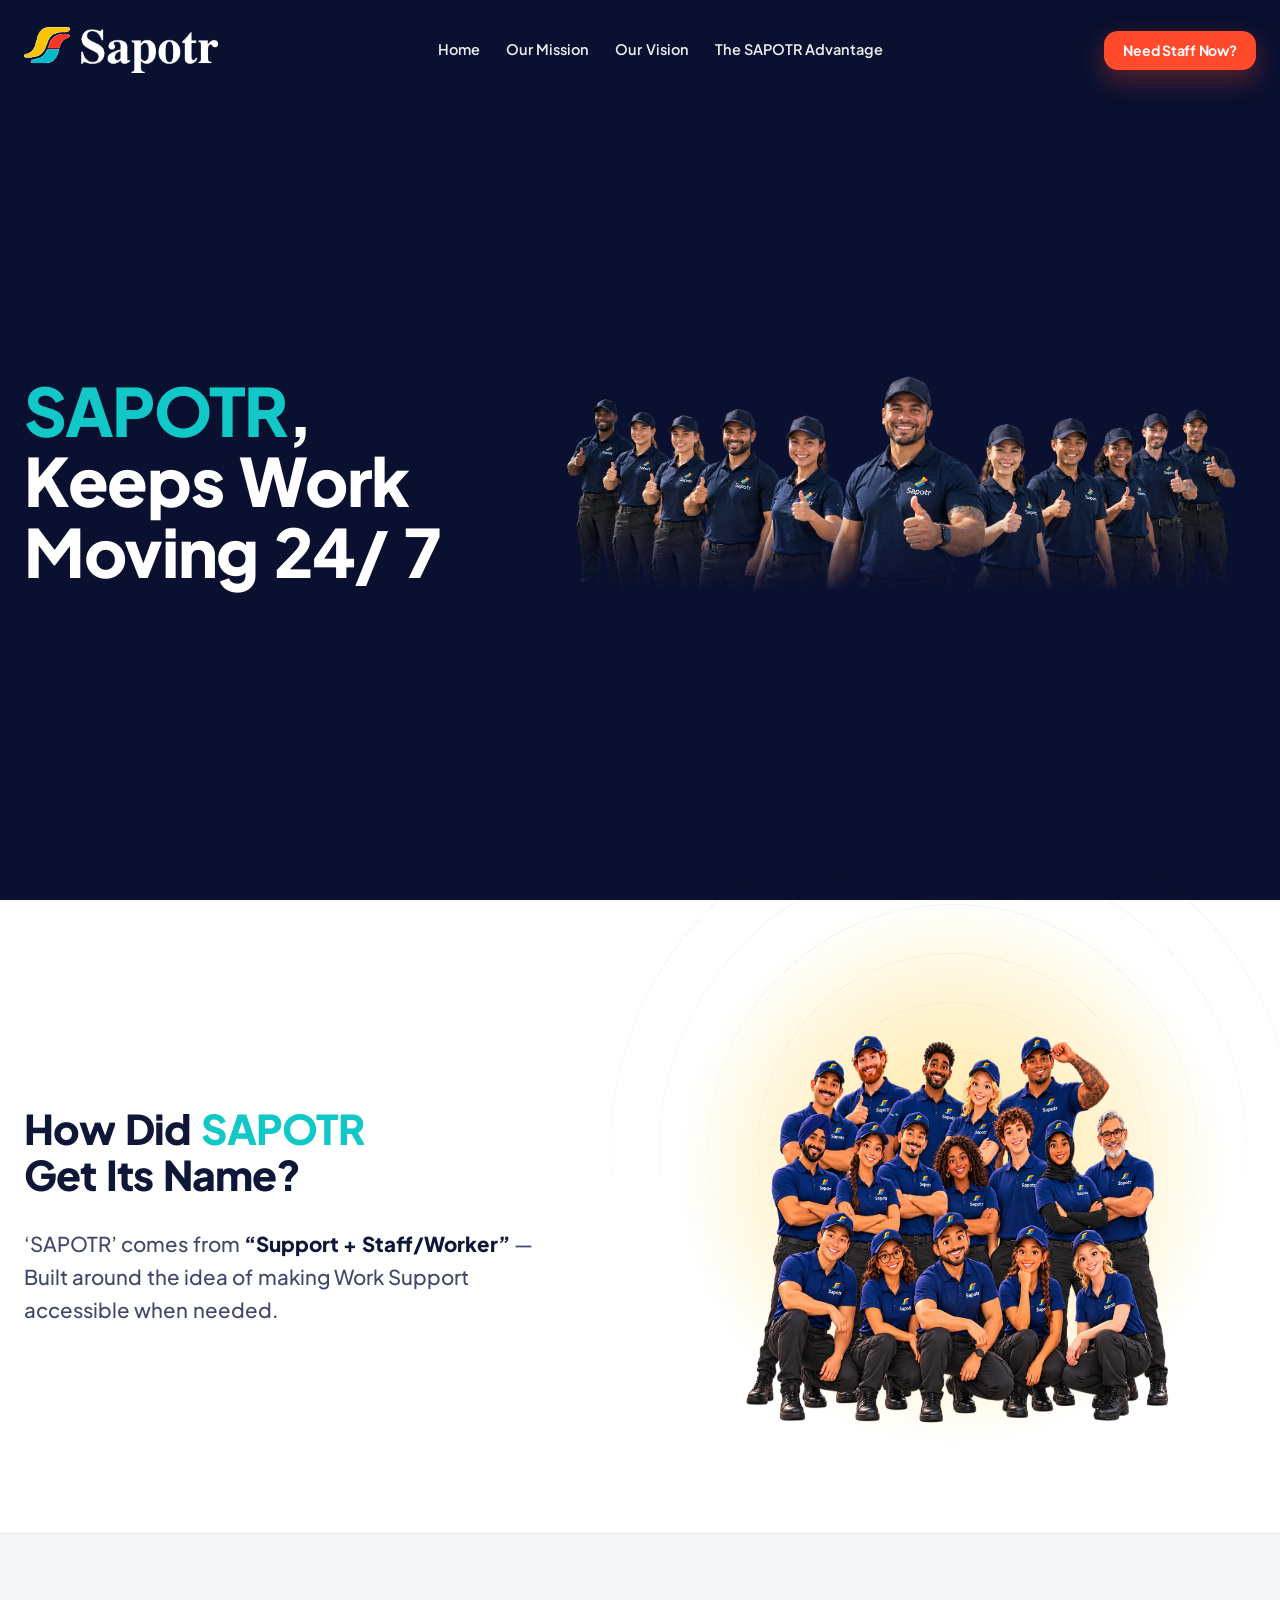
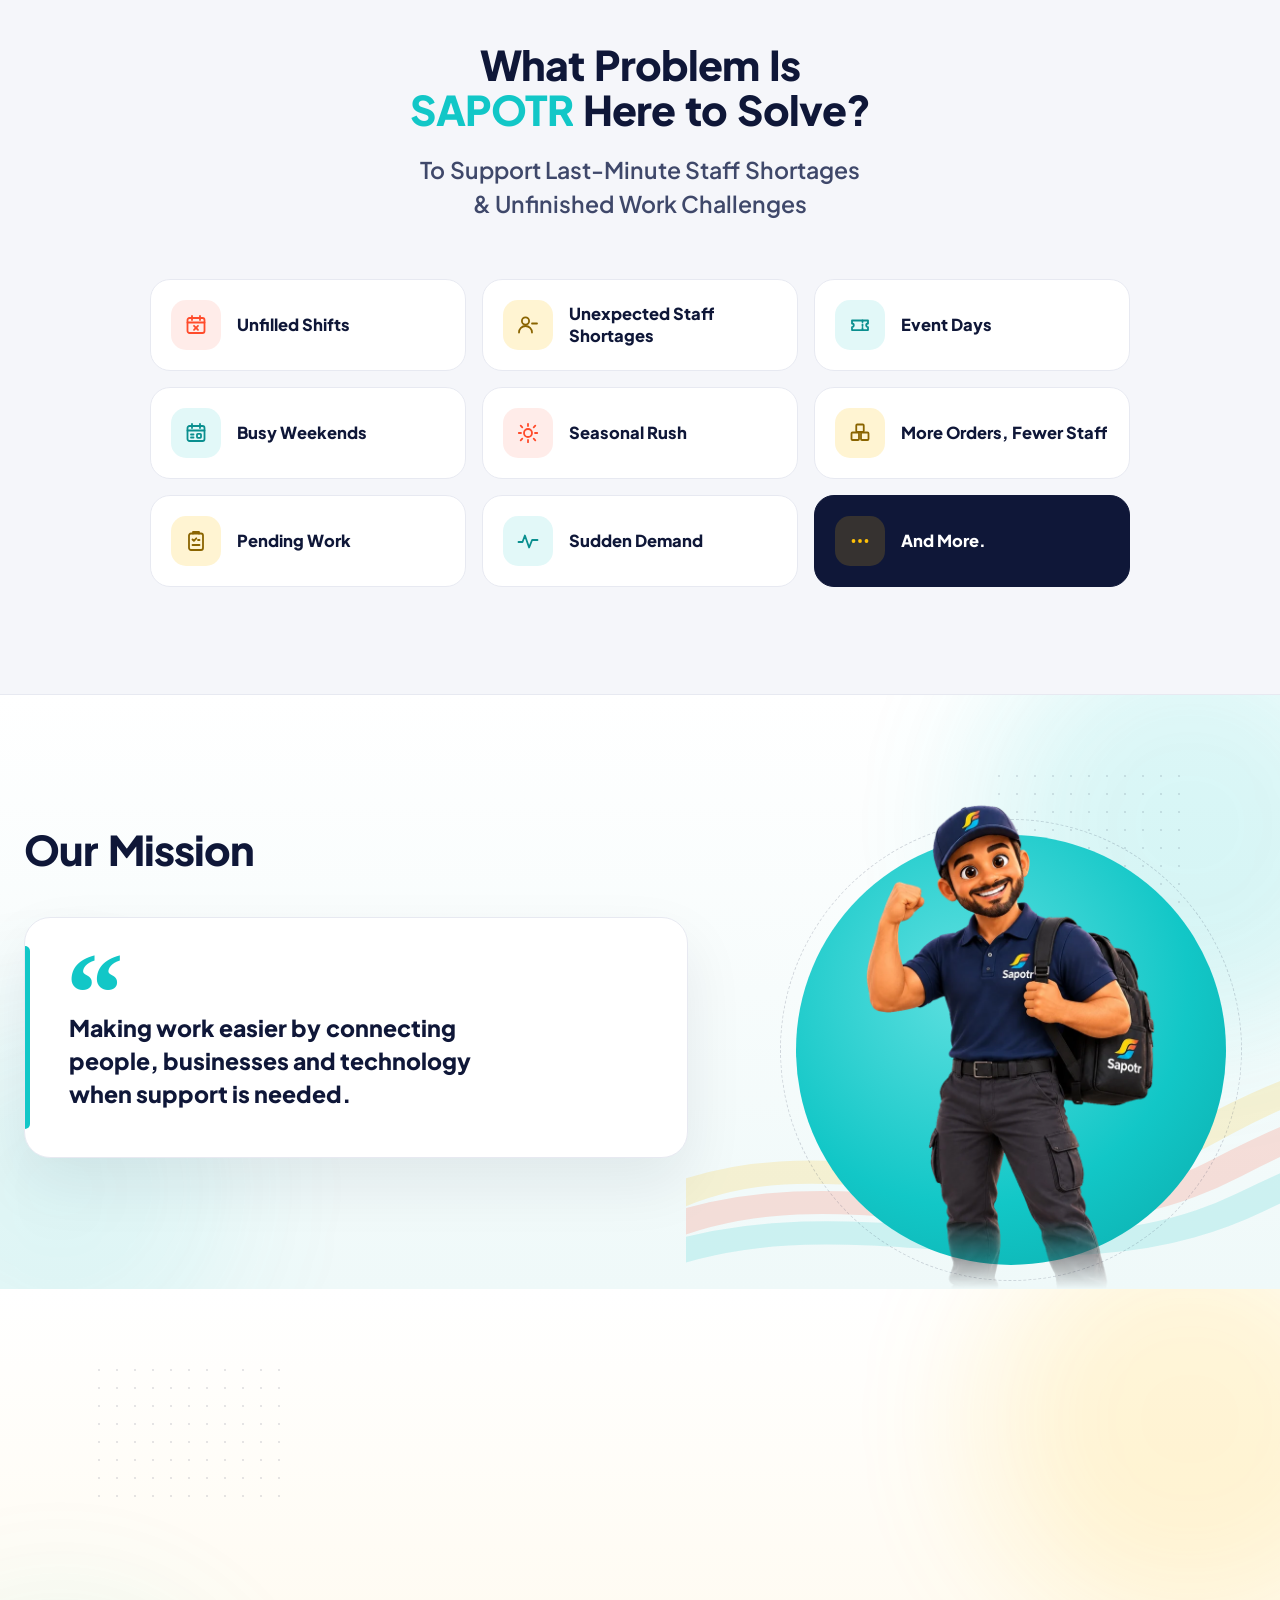
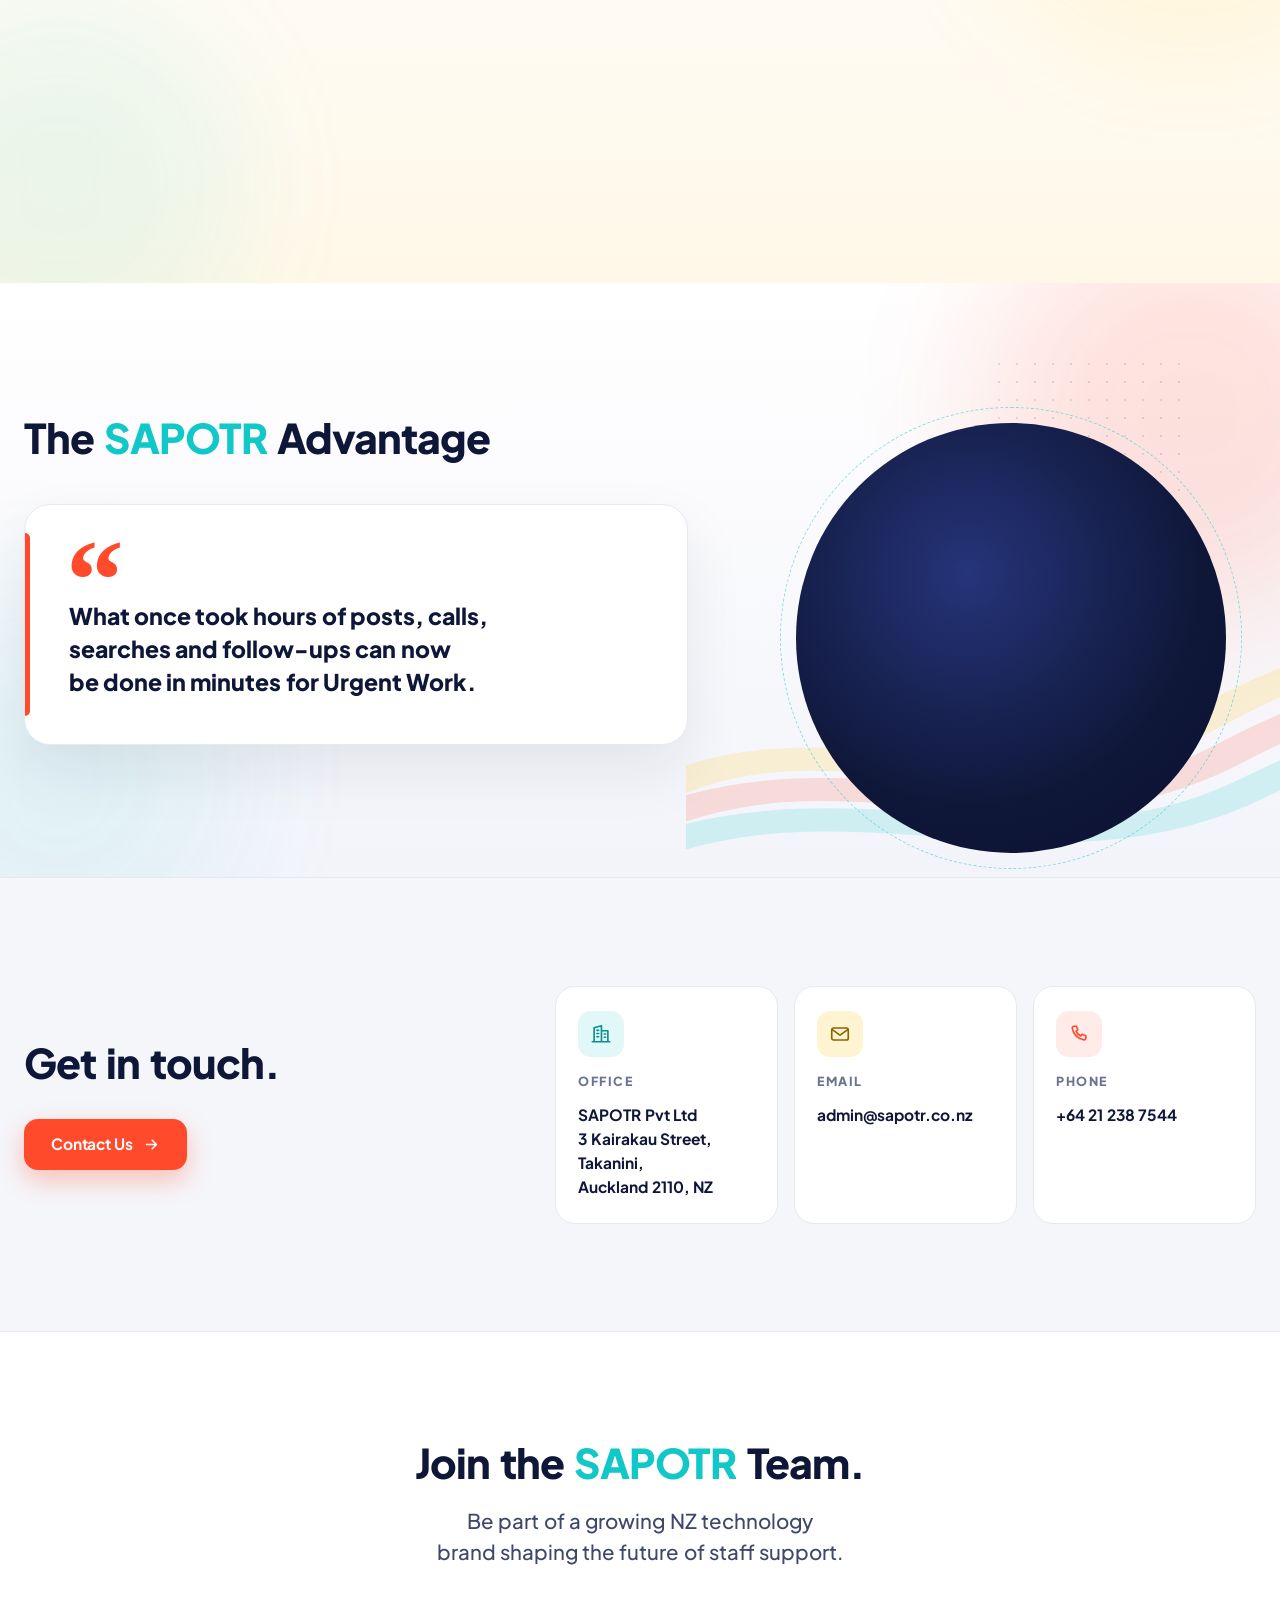
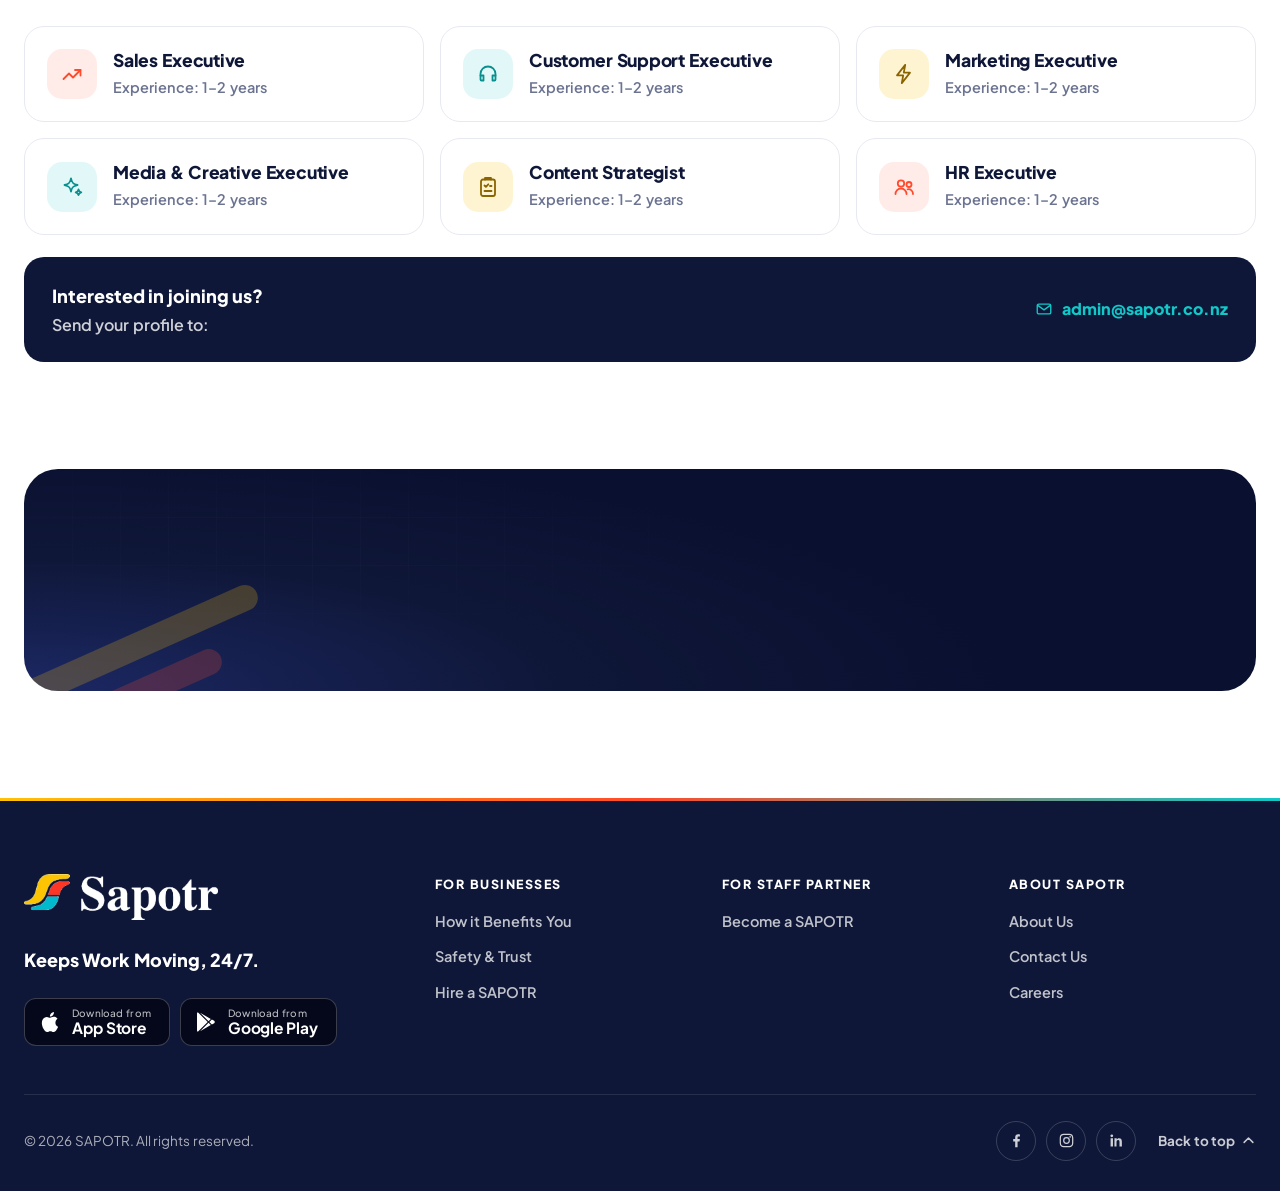
==== commit e048e0c3: "Some small changes" ====
--- a/about.html
+++ b/about.html
@@ -149,7 +149,7 @@
   <span class="ph-scrim" aria-hidden="true"></span>
 
   <div class="wrap ph-inner">
-    <h1 class="ph-title"><span class="hl">SAPOTR</span>, Keeps Work Moving, 24/ 7</h1>
+    <h1 class="ph-title"><span class="hl">SAPOTR</span>, Keeps Work Moving 24/ 7</h1>
     <img class="ph-group" src="assets/img/Aboutusehero.png" width="2170" height="725" fetchpriority="high" decoding="async"
          alt="A line of smiling SAPOTRs in navy SAPOTR caps and polos, giving a thumbs up">
   </div>
@@ -166,7 +166,7 @@
     <figure class="name-figure r" data-r>
       <span class="name-sun" aria-hidden="true"></span>
       <span class="name-arcs" aria-hidden="true"></span>
-      <img src="assets/img/about-name-group.png" width="1042" height="1100" loading="lazy" decoding="async"
+      <img class="name-photo" src="assets/img/about-name-group.png" width="1226" height="1027" loading="lazy" decoding="async"
            alt="A team of smiling SAPOTRs of many backgrounds, all in navy SAPOTR caps and polos, the front row crouching">
     </figure>
   </div>
--- a/styles.css
+++ b/styles.css
@@ -164,6 +164,7 @@
   font-weight:700;font-size:17px;color:var(--ink);border:0;border-bottom:1px solid var(--line);background:none;text-align:left;cursor:pointer}
 .mobile-nav > a:not(.btn)::after{content:"";width:8px;height:8px;margin-right:4px;border-right:2px solid var(--cyan);border-top:2px solid var(--cyan);transform:rotate(45deg)}
 .mobile-nav .btn{margin-top:22px}
+.mobile-nav > a[aria-current="true"]{text-decoration:underline;text-decoration-color:var(--cyan);text-decoration-thickness:2px;text-underline-offset:7px}
 .mobile-nav:not([hidden]) > *{animation:mnav-in .38s var(--ease) both}
 .mobile-nav > :nth-child(2){animation-delay:.04s}.mobile-nav > :nth-child(3){animation-delay:.08s}
 .mobile-nav > :nth-child(4){animation-delay:.12s}.mobile-nav > :nth-child(5){animation-delay:.16s}.mobile-nav > :nth-child(6){animation-delay:.2s}
@@ -293,16 +294,17 @@
 
 /* ───── 7 · Banners ───── */
 /* 1 · the café that is a pair of hands short */
-/* the SAPOTR team (a transparent cut-out) stands on the floor to the right of the headline,
-   in front of a soft glow — above the scrim, so the people keep their colour */
-.hs--cafe .hs-bg{background:radial-gradient(ellipse 58% 72% at 74% 62%,#1B2862 0%,#0F1738 55%,#080D26 100%)}
-.hs--cafe .b1-photo{z-index:1;inset:auto;right:max(24px,calc((100% - 1240px) / 2));bottom:0;width:min(43%,680px);height:calc(100% - var(--head-h) - 3vh);
-  object-fit:contain;object-position:100% 100%;transform-origin:70% 100%;filter:drop-shadow(0 30px 50px rgba(0,0,0,.35))}
-/* web view: the group sits further right (as far as the page margin allows) and higher —
-   raised by lifting its floor, so on short screens it shrinks rather than sliding under the header.
-   Phones and tablets set their own position. */
-.hs--cafe{--b1-x:min(4vw,64px,max(24px,(100vw - 1240px) / 2 - 10px));--b1-up:clamp(32px,6vh,64px)}
-.hs--cafe .b1-photo{bottom:var(--b1-up);height:calc(100% - var(--head-h) - 3vh - var(--b1-up));translate:var(--b1-x) 0}
+/* the SAPOTR team (a transparent cut-out) in front of a soft glow — above the scrim, so the
+   people keep their colour. The headline fills the left half of the 1240px content column;
+   the group's box is exactly the right half, in the same band the headline is centred in
+   (header → slider controls), and the picture is drawn in the middle of that box. So the group
+   stays centred in the right half whatever the screen's size or shape. Phones and tablets
+   stack it above the copy instead (see the portrait hero rules). */
+.hs--cafe{--b1-gap:clamp(16px,2vw,40px);--b1-top:calc(var(--head-h) + clamp(18px,4vh,48px));--b1-bottom:calc(var(--ui-h) + clamp(22px,4vh,44px))}
+.hs--cafe .hs-bg{background:radial-gradient(ellipse 50% 70% at 75% 52%,#1B2862 0%,#0F1738 55%,#080D26 100%)}
+.hs--cafe .b1-photo{z-index:1;inset:auto;left:calc(50% + var(--b1-gap) / 2);top:var(--b1-top);
+  width:calc(50% - var(--b1-gap) - max(24px,(100% - 1240px) / 2));height:calc(100% - var(--b1-top) - var(--b1-bottom));
+  object-fit:contain;object-position:50% 50%;transform-origin:50% 50%;filter:drop-shadow(0 30px 50px rgba(0,0,0,.35))}
 .hs--cafe.is-active .hs-photo{animation:kb 12s var(--ease) both}
 .hs--cafe .hs-scrim{background:
   linear-gradient(90deg,rgba(10,16,48,.95) 0%,rgba(10,16,48,.86) 28%,rgba(10,16,48,.42) 52%,rgba(10,16,48,.06) 72%),
@@ -704,7 +706,7 @@
 .ind-media img{width:100%;height:100%;object-fit:cover;object-position:50% 30%;transition:transform 1s var(--ease)}
 .ind-media::after{content:"";position:absolute;inset:0;background:linear-gradient(0deg,rgba(15,23,56,.45) 0%,rgba(15,23,56,0) 55%)}
 .ind:hover .ind-media img{transform:scale(1.05)}
-.ind-flag{position:absolute;z-index:2;left:14px;top:14px;display:inline-flex;align-items:center;gap:7px;margin:0;padding:6px 11px;border-radius:9px;
+.ind-flag{position:absolute;z-index:2;right:14px;bottom:14px;display:inline-flex;align-items:center;gap:7px;margin:0;padding:6px 11px;border-radius:9px;
   background:rgba(255,255,255,.95);color:var(--ink);font-size:12.5px;font-weight:800;box-shadow:0 8px 20px rgba(15,23,56,.2)}
 .ind-flag .ic{width:16px;height:16px}
 .ind-body{display:flex;flex-direction:column;padding:0 22px 22px}
@@ -761,7 +763,8 @@
 .safe-badge .ic{width:44px;height:44px;stroke-width:1.5}
 .safe-badge::before{content:"";position:absolute;inset:-12px;border-radius:40px;border:1.5px dashed rgba(18,199,199,.4);animation:spin 40s linear infinite}
 /* desktop: four cards in a row; tablet: two by two; phone: a one-card rail */
-.safe-vp{--rail-per:4;--rail-gap:20px;margin-top:clamp(24px,3vw,40px)}
+.safe-title .ln:not(.ln--sub) + .ln--sub{margin-top:28px}
+.safe-vp{--rail-per:4;--rail-gap:20px;margin-top:clamp(40px,4.4vw,64px)}
 .safe-grid{align-items:stretch}
 .safe{position:relative;display:flex;flex-direction:column;padding:12px 12px 28px;background:#fff;border:1px solid var(--line);border-radius:22px;
   transition:box-shadow .3s var(--ease),border-color .3s var(--ease),transform .4s var(--ease)}
@@ -1091,6 +1094,8 @@
   background:repeating-radial-gradient(circle,transparent 0 48px,rgba(15,23,56,.06) 48px 49px);
   mask-image:linear-gradient(180deg,#000,transparent 70%);-webkit-mask-image:linear-gradient(180deg,#000,transparent 70%)}
 .name-figure img{width:100%;max-width:560px;height:auto;object-fit:contain}
+/* about-name-group.png is ~25% too wide in the file itself: draw it at the true ratio (80% of its width) */
+.name-figure .name-photo{max-width:470px;aspect-ratio:1226 / 1027;object-fit:fill}
 
 /* the problem: one supporting line, then the situations as icon tiles */
 .prob-lead{margin:20px auto 0;max-width:38ch;text-align:center;font-size:clamp(19px,1.8vw,24px);line-height:1.45;font-weight:600;color:var(--ink-2);text-wrap:balance}
@@ -1354,6 +1359,9 @@
   .tk-ic .ic{width:16px;height:16px}
 
   /* benefits: the frozen phone bento — two up, the big cards full width */
+  /* the cost heading's two set lines stay whole: its longer line is ~12.9em, so the font is capped to fit */
+  .bf--cost .bf-title{font-size:min(clamp(27px,7.4vw,33px),(100vw - 36px) / 13.2)}
+  .bf--cost .bf-title .ln{white-space:nowrap}
   .bento{grid-template-columns:1fr 1fr;gap:12px;grid-auto-rows:auto}
   .bf--crisis .bento{grid-template-areas:"p1 p1" "p3 p2" "p3 p4" "p5 p6"}
   .bf--time   .bento{grid-template-areas:"p1 p2" "p4 p4" "p3 p5"}
@@ -1400,7 +1408,8 @@
   .sec-title .ln--sub{font-size:18px}
   .sec-title .ln:not(.ln--sub) + .ln--sub{margin-top:14px}
   .safe-badge{display:none}
-  .safe-vp{--rail-gap:14px;margin-inline:-18px;padding-inline:18px;margin-top:28px}
+  .safe-title .ln:not(.ln--sub) + .ln--sub{margin-top:20px}
+  .safe-vp{--rail-gap:14px;margin-inline:-18px;padding-inline:18px;margin-top:40px}
   .safe-grid{flex-wrap:nowrap}
   .safe-vp .safe{flex:0 0 min(80vw,330px)}
   .safe:hover{transform:none}
@@ -1497,6 +1506,7 @@
   .safe-title{font-size:min(25px,6.8vw)}
   /* the set two-line benefit headings: each line stays whole on the narrowest phones */
   .bf-title .ln{white-space:nowrap;word-spacing:.02em}
+  .bf--cost .bf-title{font-size:min(27px,(100vw - 28px) / 13)}
   .foot-grid{grid-template-columns:1fr}
   .foot-col:last-child{grid-column:auto;grid-row:auto}
   .stat dd{font-size:26px}
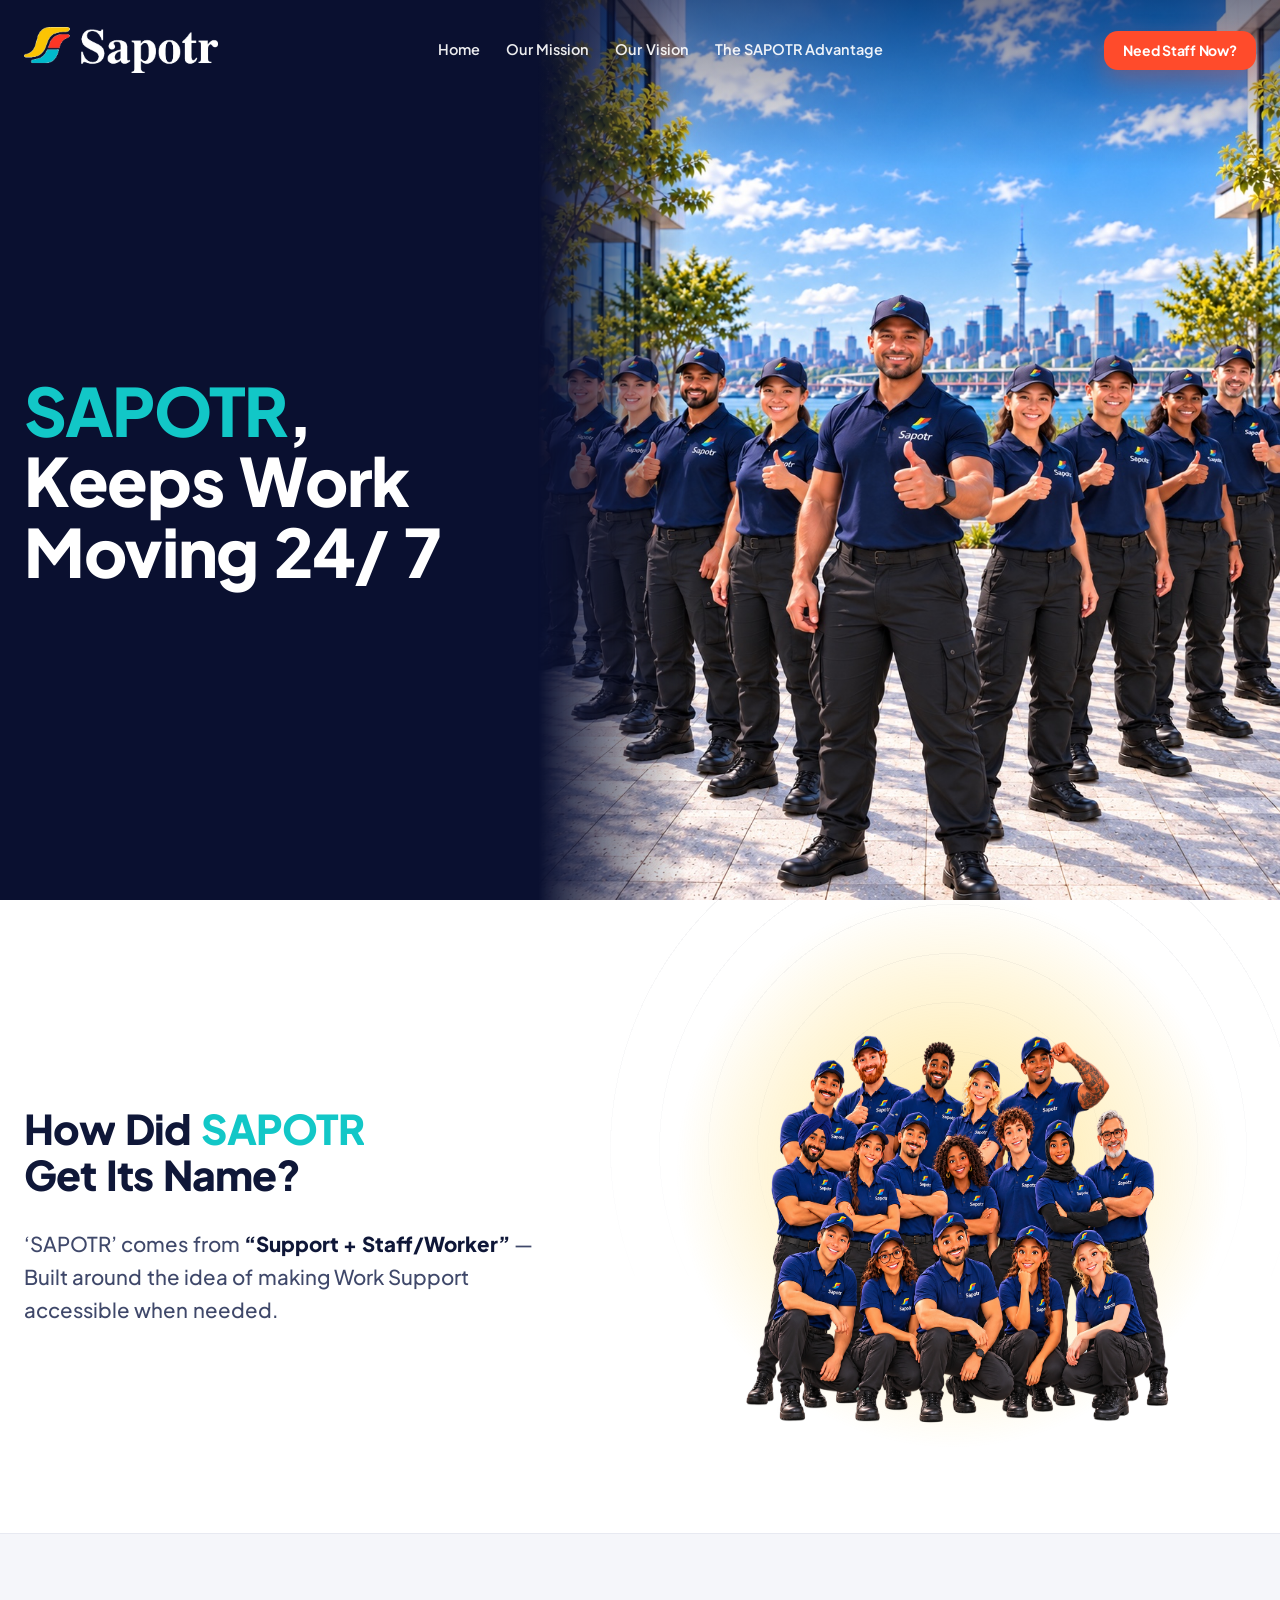
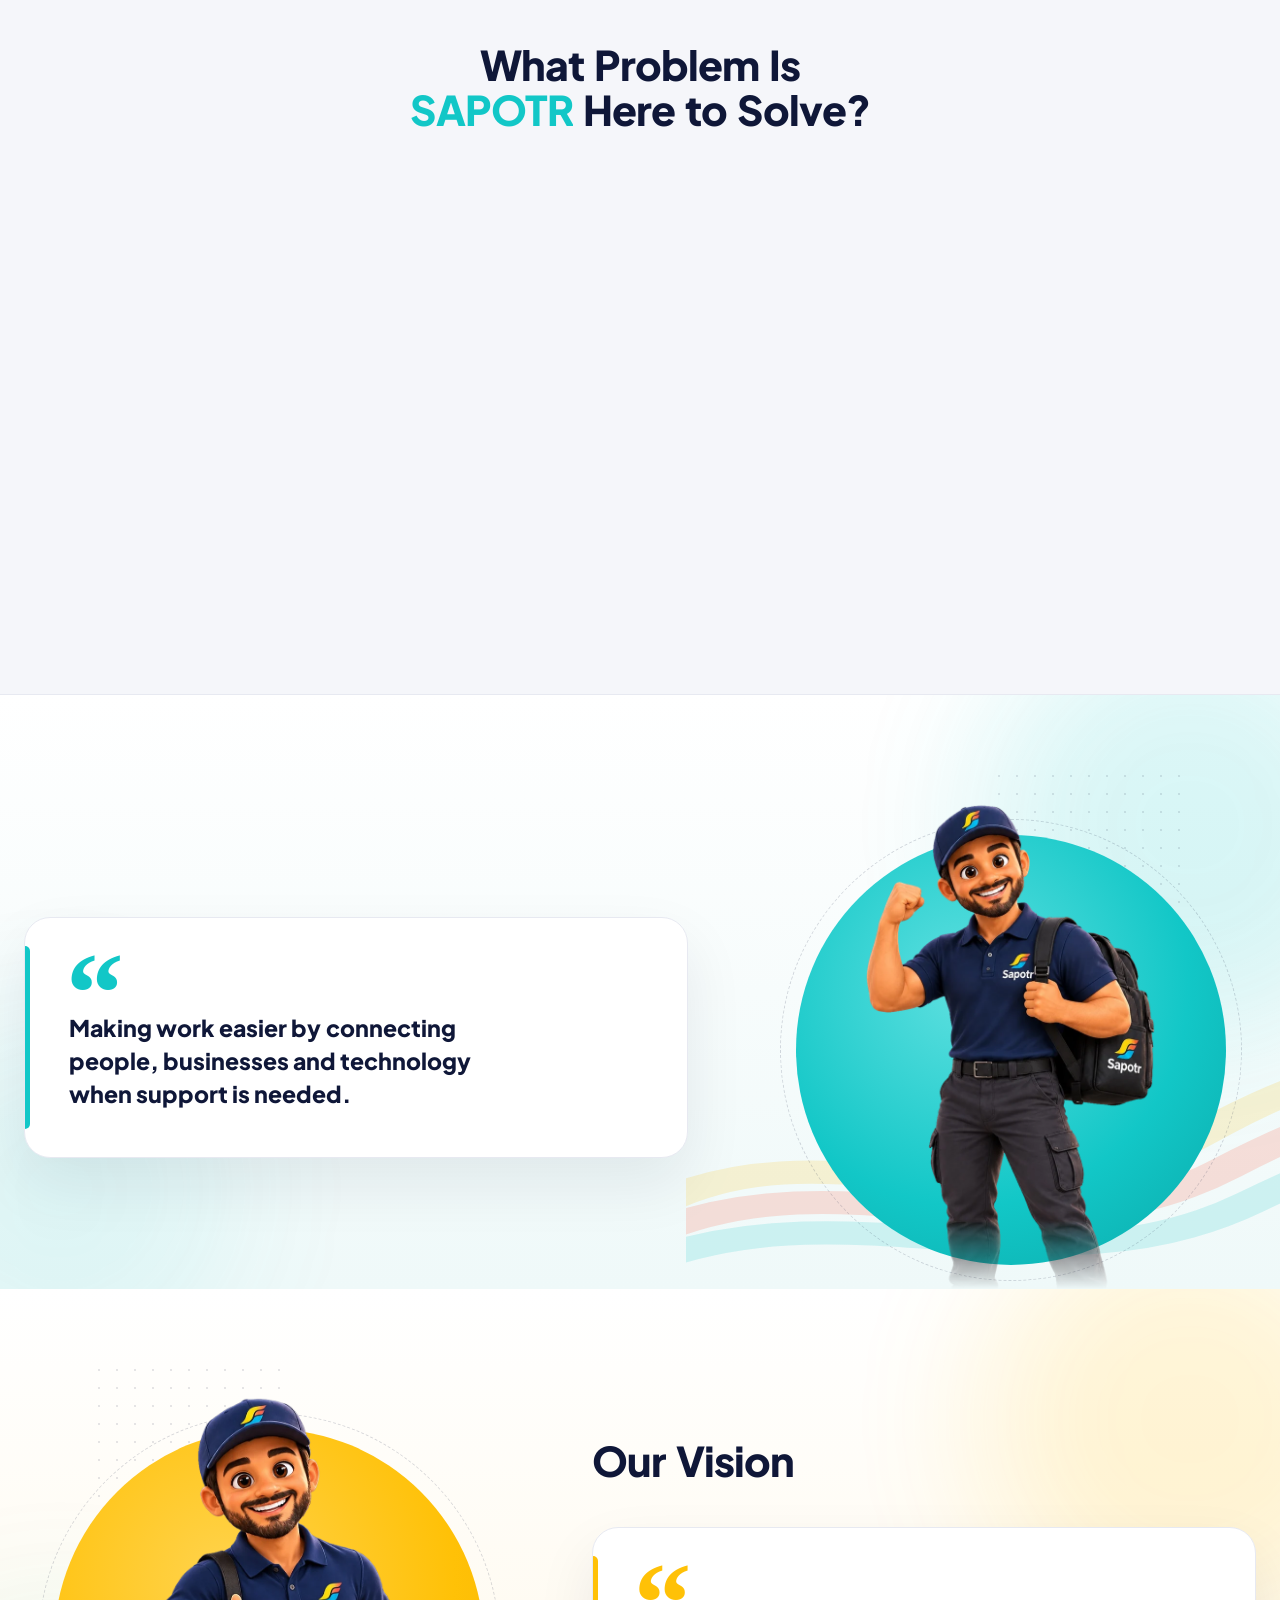
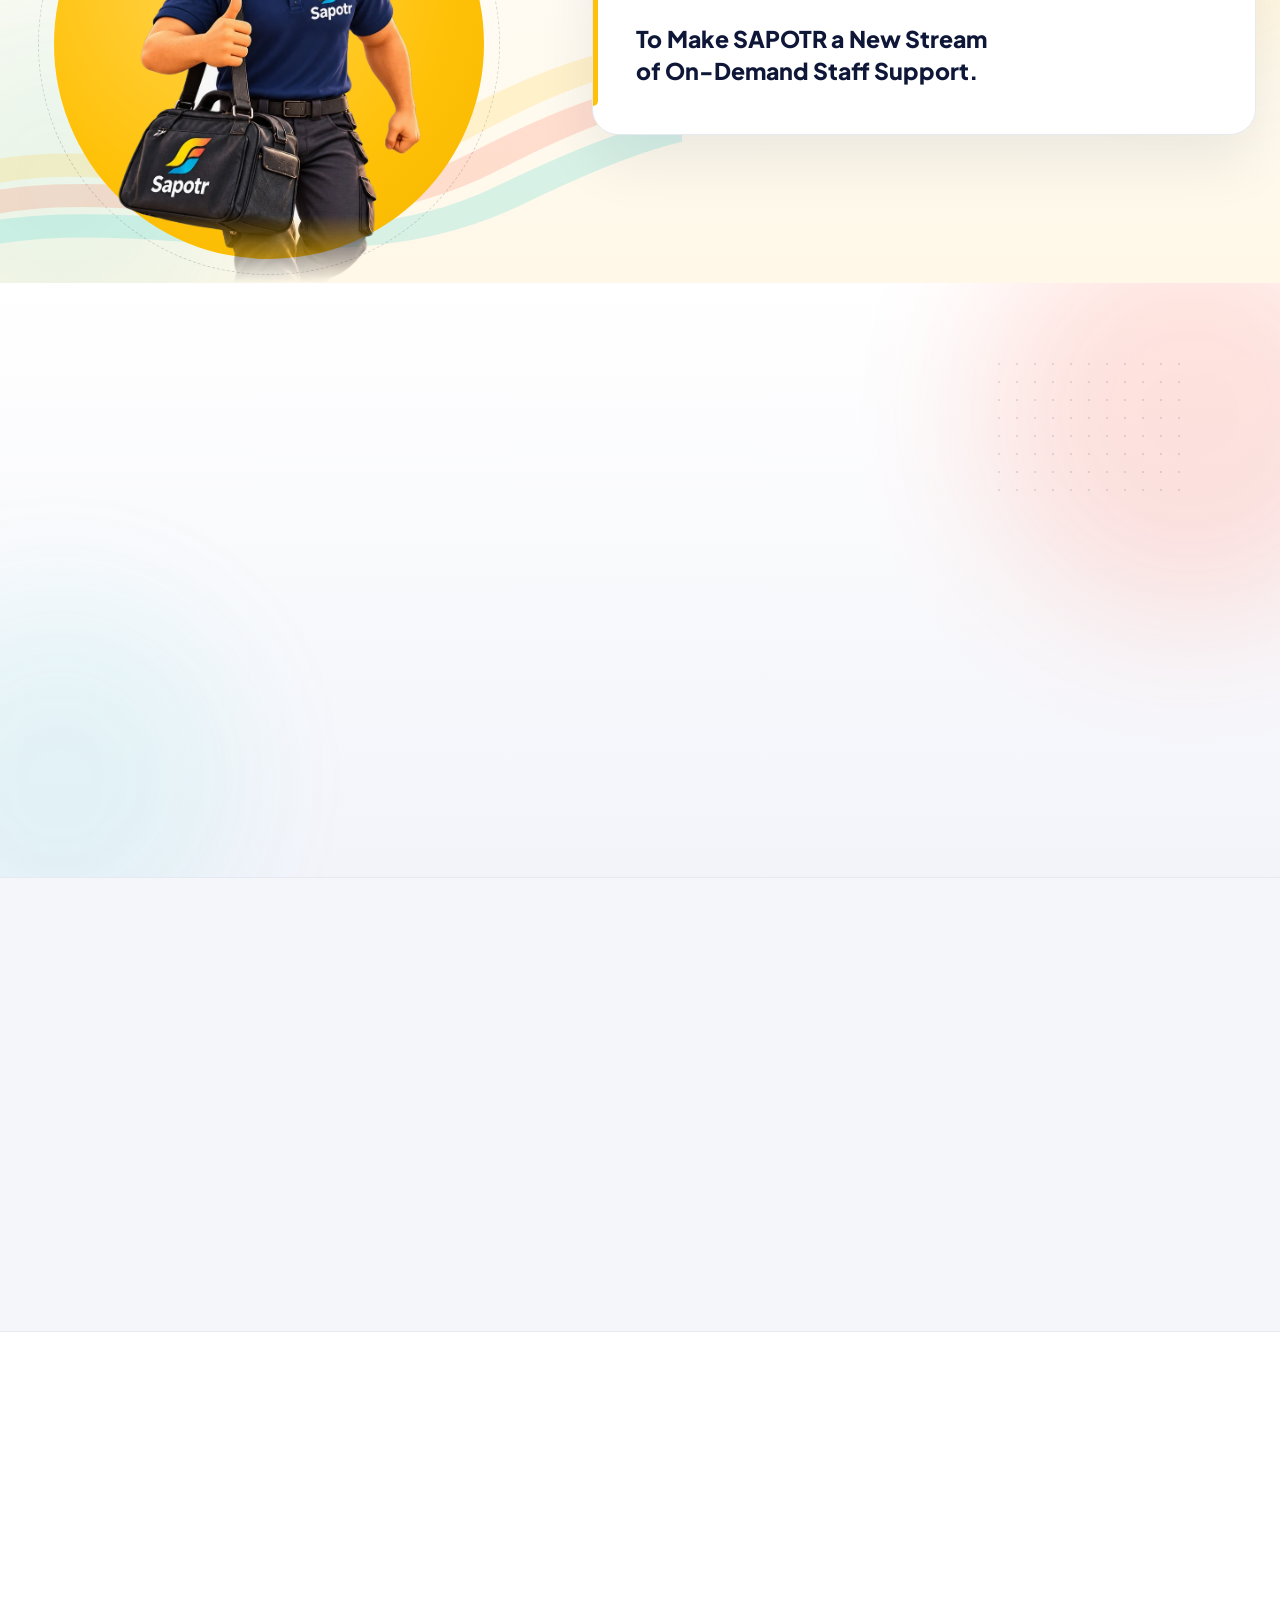
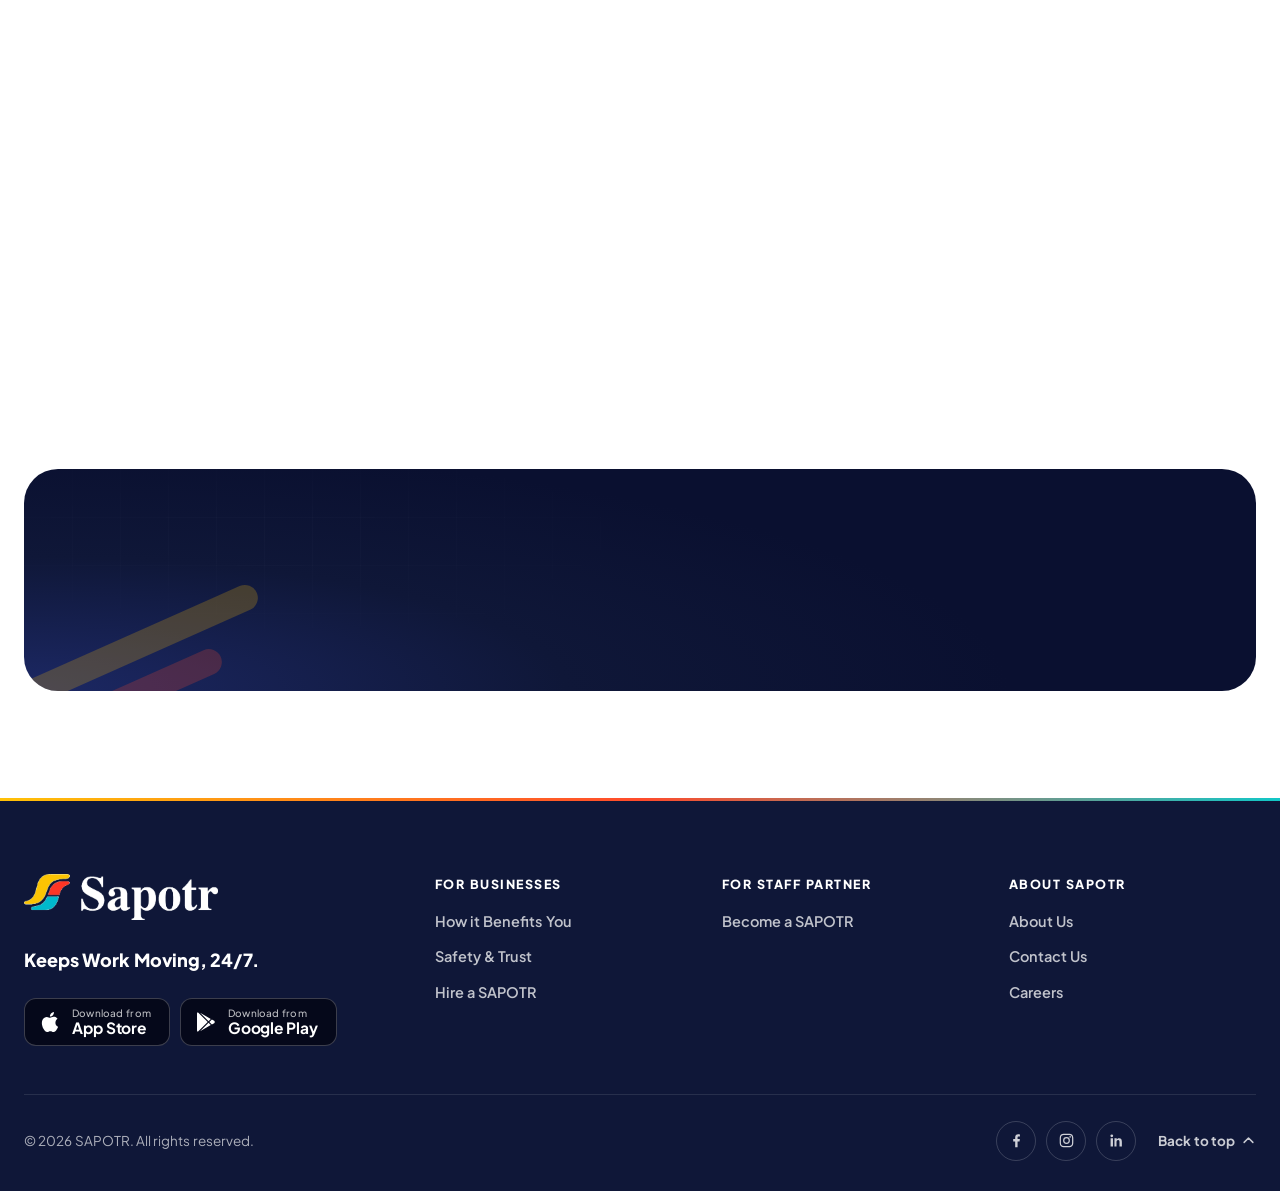
==== commit 142f5cb2: "Change 2 image and UI Issue" ====
--- a/about.html
+++ b/about.html
@@ -7,6 +7,8 @@
 <title>About SAPOTR — Keeps Work Moving, 24/7</title>
 <meta name="description" content="How SAPOTR got its name, our mission, our vision and the SAPOTR advantage. Get in touch, or join the SAPOTR team.">
 <meta name="theme-color" content="#0F1738">
+<!-- one fixed, light brand design: tells browsers not to auto-darken the page in a phone's dark mode -->
+<meta name="color-scheme" content="only light">
 <meta name="robots" content="index,follow,max-image-preview:large">
 
 <meta property="og:type" content="website">
@@ -146,12 +148,12 @@
 
 <!-- ══════════ 1 · Hero ══════════ -->
 <section class="page-hero" id="about-hero" data-hero data-tone="dark">
+  <img class="ph-photo" src="assets/img/AboutUs.jpg" width="1254" height="1254" fetchpriority="high" decoding="async"
+       alt="The SAPOTR team in navy SAPOTR caps and polos, giving a thumbs up in front of the Auckland skyline">
   <span class="ph-scrim" aria-hidden="true"></span>
 
   <div class="wrap ph-inner">
     <h1 class="ph-title"><span class="hl">SAPOTR</span>, Keeps Work Moving 24/ 7</h1>
-    <img class="ph-group" src="assets/img/Aboutusehero.png" width="2170" height="725" fetchpriority="high" decoding="async"
-         alt="A line of smiling SAPOTRs in navy SAPOTR caps and polos, giving a thumbs up">
   </div>
 </section>
 
--- a/styles.css
+++ b/styles.css
@@ -12,6 +12,7 @@
 
 /* ───── 1 · Tokens ───── */
 :root{
+  color-scheme:only light;   /* one fixed light brand design: browsers must not auto-darken it */
   --navy:#0F1738; --navy-2:#182252; --navy-deep:#0A1030;
   --yellow:#FFC107; --red:#FF4B2B; --cyan:#12C7C7;
   --cyan-ink:#0a8f8f; --yellow-ink:#8a6400; --red-ink:#c2361c;
@@ -324,6 +325,11 @@
 .b2-inner .hs-copy,.b3-inner .hs-copy,.b5-inner .hs-copy,.b6-inner .hs-copy{max-width:600px}
 .b2-title{font-size:calc(var(--ht) * 1.12)}
 .b2-ln{display:block}
+/* the last line is ~12.75em wide: kept whole, it takes the largest size its column allows (never larger than the heading) */
+@supports (container-type:inline-size){
+  .b2-title{container-type:inline-size}
+  .b2-title .b2-ln:last-child{white-space:nowrap;font-size:min(1em,100cqw / 12.9)}
+}
 /* the headline arrives a word at a time (each .wd carries its turn in --w), then the button */
 .b2-title .wd{display:inline-block}
 .js .hs .b2-title .wd{opacity:0}
@@ -406,7 +412,9 @@
    headline width + a gap) rather than a fixed share of the screen, so the
    headline, the bands and his face never meet at any width. */
 .hs--urgent{--b4-cut:calc(max(24px,(100% - 1240px) / 2) + min(470px,35%) + 16px)}
-.hs--urgent .hs-photo{left:auto;width:68%;object-fit:contain;object-position:100% 100%;transform-origin:70% 100%}
+/* the photo fills the area right of the slanted navy panel (its left edge tucked under the panel),
+   cropped from the centre so the team stays in view whatever the screen's shape */
+.hs--urgent .b4-photo{left:calc(var(--b4-cut) - 3%);width:calc(100% - var(--b4-cut) + 3%);object-fit:cover;object-position:50% 46%;transform-origin:60% 50%}
 .hs--urgent.is-active .hs-photo{animation:kb 12s var(--ease) both}
 .b4-panel{position:absolute;inset:0;background:linear-gradient(125deg,#0A1030 0%,#0F1738 55%,#17225A 100%);
   clip-path:polygon(0 0,calc(var(--b4-cut) + 2.5%) 0,calc(var(--b4-cut) - 2.5%) 100%,0 100%)}
@@ -1065,23 +1073,19 @@
 /* full screen: the fixed header sits transparent over the hero and .ph-inner pads for it,
    so the hero takes the whole viewport (svh: the screen with the mobile browser bars showing) */
 .page-hero{position:relative;isolation:isolate;overflow:hidden;display:flex;min-height:max(600px,100vh);min-height:max(600px,100svh);background:var(--navy-deep);color:#fff}
-/* the line of SAPOTRs is cropped at the thighs, so the legs fade into the navy instead of ending on an edge */
-.ph-group{display:block;height:auto;max-width:none;
-  -webkit-mask-image:linear-gradient(180deg,#000 66%,transparent 97%);mask-image:linear-gradient(180deg,#000 66%,transparent 97%)}
+/* the hero is split: the brand navy on the left carries the title, the team photo is the right-hand
+   panel. The photo starts where the title ends (or at 42%, whichever is further right), runs to the
+   edge at full height, fades into the navy along its left side and is cropped from its centre. */
+.page-hero{--ph-fs:clamp(38px,min(5.2vw,8.4vh),72px)}
+.ph-photo{position:absolute;top:0;right:0;z-index:0;height:100%;width:calc(100% - max(42%,(100% - 1240px) / 2 + var(--ph-fs) * 7 + 40px));
+  object-fit:cover;object-position:50% 50%;
+  -webkit-mask-image:linear-gradient(90deg,transparent 0,#000 20%);mask-image:linear-gradient(90deg,transparent 0,#000 20%)}
 .ph-title{position:relative;z-index:1}
-.ph-scrim{position:absolute;inset:0;z-index:0;background:
-  linear-gradient(90deg,rgba(10,16,48,.95) 0%,rgba(10,16,48,.82) 34%,rgba(10,16,48,.36) 62%,rgba(10,16,48,.12) 100%),
-  linear-gradient(180deg,rgba(10,16,48,.6) 0%,transparent 26%,transparent 70%,rgba(10,16,48,.75) 100%)}
+/* only a soft shade under the header, so the menu stays readable; the photo keeps its own colours */
+.ph-scrim{position:absolute;inset:0;z-index:0;pointer-events:none;background:linear-gradient(180deg,rgba(10,16,48,.55) 0,rgba(10,16,48,0) 170px)}
 .ph-inner{position:relative;z-index:1;display:flex;flex-direction:column;justify-content:center;
   padding-top:calc(var(--head-h) + clamp(30px,6vh,64px));padding-bottom:clamp(56px,9vh,96px)}
-.ph-title{margin:0;max-width:13ch;color:#fff;font-size:clamp(38px,min(5.2vw,8.4vh),72px);line-height:1.06;text-wrap:balance}
-/* wide screens: title and strip share one row — the title takes its width, the strip the rest */
-@media (min-width:901px) and (min-aspect-ratio:1/1){
-  .ph-inner{display:grid;grid-template-columns:auto minmax(0,1fr);align-items:center;align-content:center;column-gap:clamp(32px,4vw,64px)}
-  .ph-group{justify-self:end;width:100%;max-width:900px}
-  /* the same three title lines, in a box no wider than its longest line */
-  .ph-title{max-width:10ch}
-}
+.ph-title{margin:0;max-width:10ch;color:#fff;font-size:var(--ph-fs);line-height:1.06;text-wrap:balance}
 
 /* how the name came about: the copy beside the whole SAPOTR crowd */
 .name-grid{display:grid;grid-template-columns:minmax(0,.95fr) minmax(0,1.05fr);gap:clamp(40px,6vw,96px);align-items:center}
@@ -1240,12 +1244,12 @@
 
   /* 1 · the photo fills the screen; the copy sits at the foot */
   .hs--cafe .hs-inner{justify-content:flex-end;gap:clamp(20px,3vh,28px)}
-  /* About hero: the line of SAPOTRs runs wider than the screen, centred, so faces stay a readable size */
-  /* About hero: the line of SAPOTRs sits under the title, wider than the screen with its far ends fading */
-  .ph-group{width:150vw;margin:clamp(28px,5vh,48px) 0 0 calc(50% - 75vw);
-    -webkit-mask-image:linear-gradient(180deg,#000 66%,transparent 97%),linear-gradient(90deg,transparent 4%,#000 17%,#000 83%,transparent 96%);
-    mask-image:linear-gradient(180deg,#000 66%,transparent 97%),linear-gradient(90deg,transparent 4%,#000 17%,#000 83%,transparent 96%);
-    -webkit-mask-composite:source-in;mask-composite:intersect}
+  /* About hero: the title on the navy, the photo underneath, full width — about as tall as it is wide,
+     its top edge fading into the navy; the title is centred in the space above */
+  .page-hero{flex-direction:column}
+  .ph-inner{flex:1 1 auto;padding-bottom:clamp(24px,4vh,40px)}
+  .ph-photo{position:relative;order:2;flex:none;width:100%;height:min(110vw,56svh);
+    -webkit-mask-image:linear-gradient(180deg,transparent 0,#000 16%);mask-image:linear-gradient(180deg,transparent 0,#000 16%)}
   /* the group fills the space between the header and the copy at the foot, standing just above the headline */
   .hs--cafe .b1-photo{right:auto;left:50%;translate:-50% 0;top:calc(var(--head-h) + 12px);bottom:auto;width:min(100% - 32px,600px);
     height:calc(100% - var(--head-h) - var(--b1-copy,300px));object-position:50% 100%;transform-origin:50% 100%}
@@ -1272,7 +1276,7 @@
   .b4-stripe--y{clip-path:polygon(0 61.6%,100% 53.6%,100% 54.6%,0 62.6%)}
   .b4-stripe--r{clip-path:polygon(0 63.2%,100% 55.2%,100% 56.2%,0 64.2%)}
   .b4-stripe--c{clip-path:polygon(0 64.8%,100% 56.8%,100% 57.8%,0 65.8%)}
-  .hs--urgent .hs-photo{top:auto;left:0;width:100%;height:42%;object-position:50% 0;transform-origin:50% 100%}
+  .hs--urgent .b4-photo{top:50%;left:0;width:100%;height:50%;object-position:50% 62%;transform-origin:50% 100%}
   .b4-inner{justify-content:flex-start}
   .b4-card{top:auto;bottom:calc(var(--ui-h) + 16px);right:auto;left:50%;translate:-50% 0;width:min(320px,100% - 32px);padding:12px;gap:9px}
   .b4-role{padding:8px}
@@ -1340,7 +1344,8 @@
   .b4-stripe--y{clip-path:polygon(0 46.6%,100% 40.6%,100% 41.6%,0 47.6%)}
   .b4-stripe--r{clip-path:polygon(0 48.2%,100% 42.2%,100% 43.2%,0 49.2%)}
   .b4-stripe--c{clip-path:polygon(0 49.8%,100% 43.8%,100% 44.8%,0 50.8%)}
-  .hs--urgent .hs-photo{top:48%;bottom:auto;height:calc(52% - var(--ui-h) - 84px);object-position:50% 100%}
+  .hs--urgent .b4-photo{top:38%;height:calc(62% - var(--ui-h) - 84px);object-position:50% 56%;
+    -webkit-mask-image:linear-gradient(180deg,#000 84%,transparent);mask-image:linear-gradient(180deg,#000 84%,transparent)}
   .ocard{padding:7px 12px 7px 7px;gap:8px;border-radius:13px}
   .ocard-ic{width:32px;height:32px;border-radius:10px}
   .ocard-ic .ic{width:17px;height:17px}
@@ -1517,9 +1522,10 @@
 @media (min-width:681px) and (max-aspect-ratio:1/1){
   .b4-card{bottom:calc(42% + 72px)}
 }
-/* near-square landscape screens: a slightly shorter photo keeps the SAPOTR right of the bands */
-@media (min-width:901px) and (min-aspect-ratio:1001/1000) and (max-aspect-ratio:7/5){
-  .hs--urgent .hs-photo{top:auto;height:85%}
+/* phones held sideways: the photos become wide strips, so the crop is aimed at the faces */
+@media (max-width:900px) and (max-height:500px) and (orientation:landscape){
+  .hs--urgent .b4-photo{object-position:50% 40%}
+  .ph-photo{object-position:50% 47%}
 }
 /* short screens: keep every banner inside the frame */
 @media (max-height:700px) and (max-width:900px){
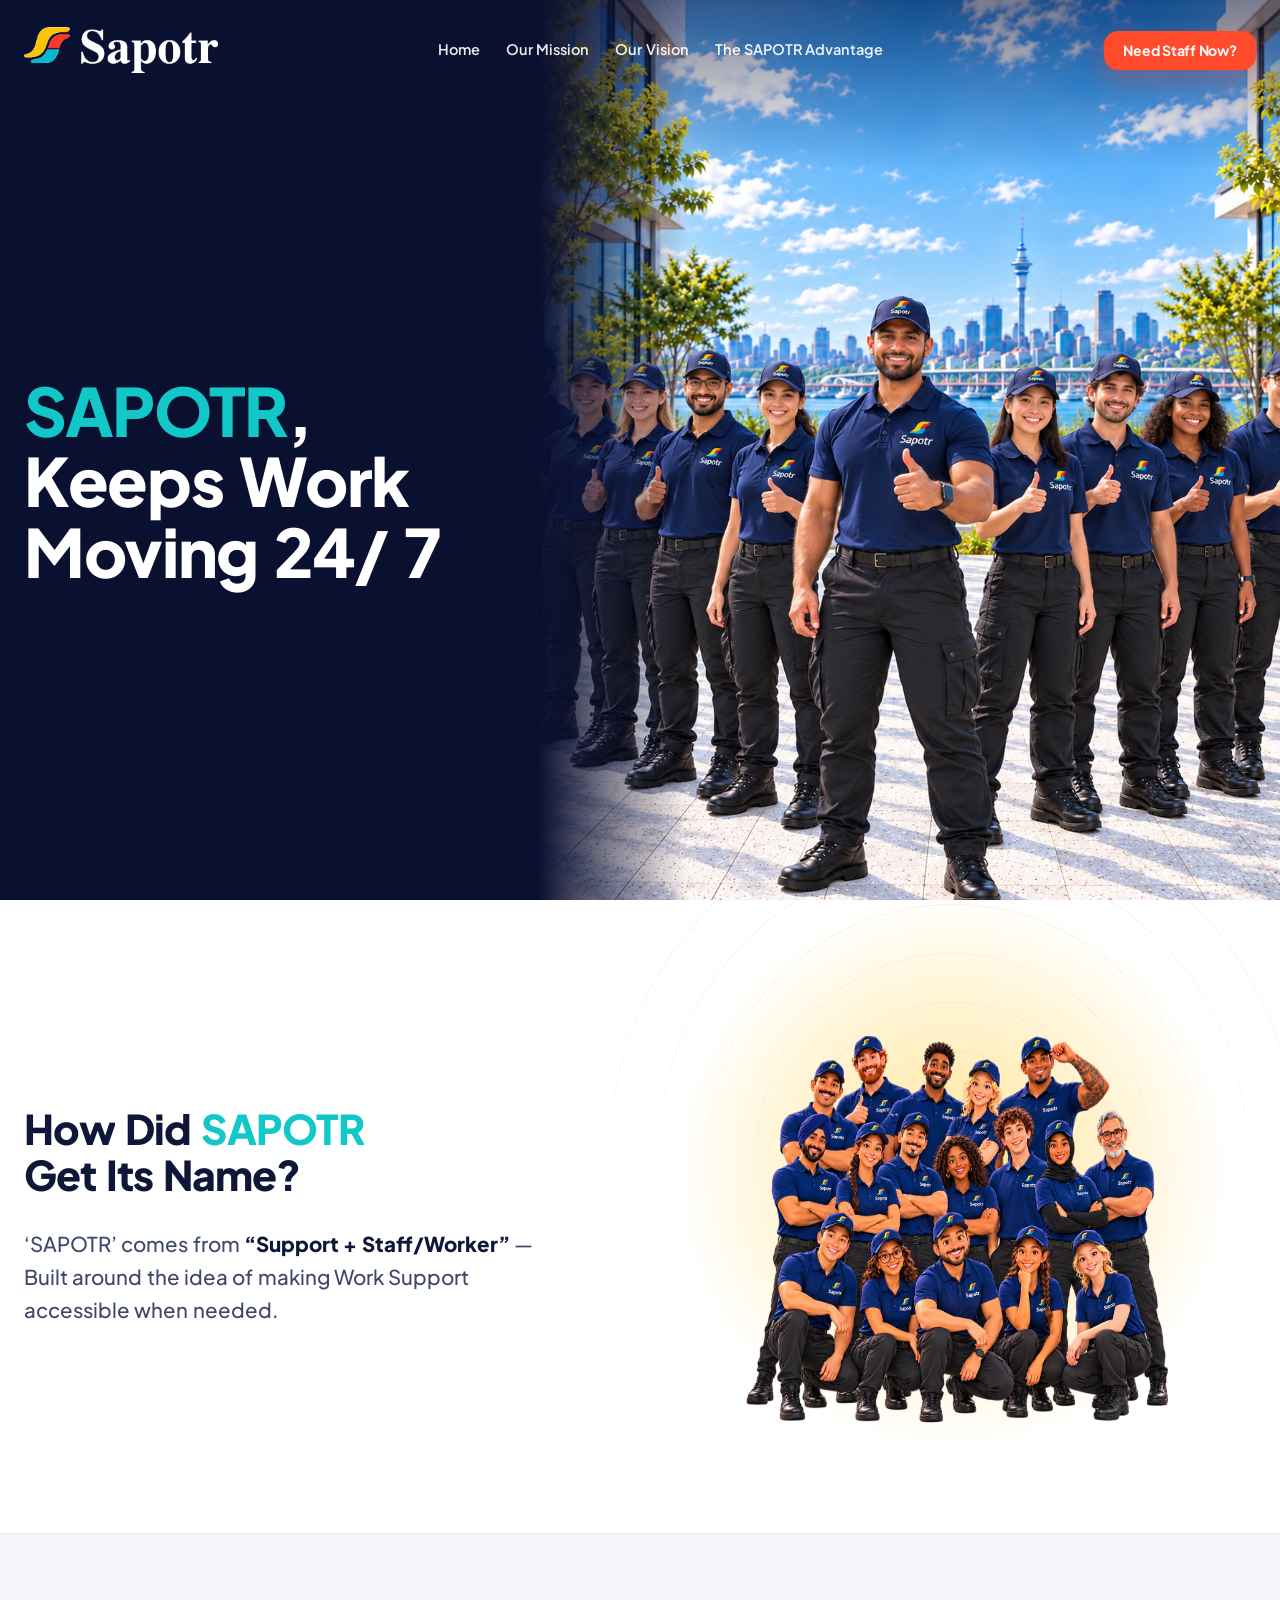
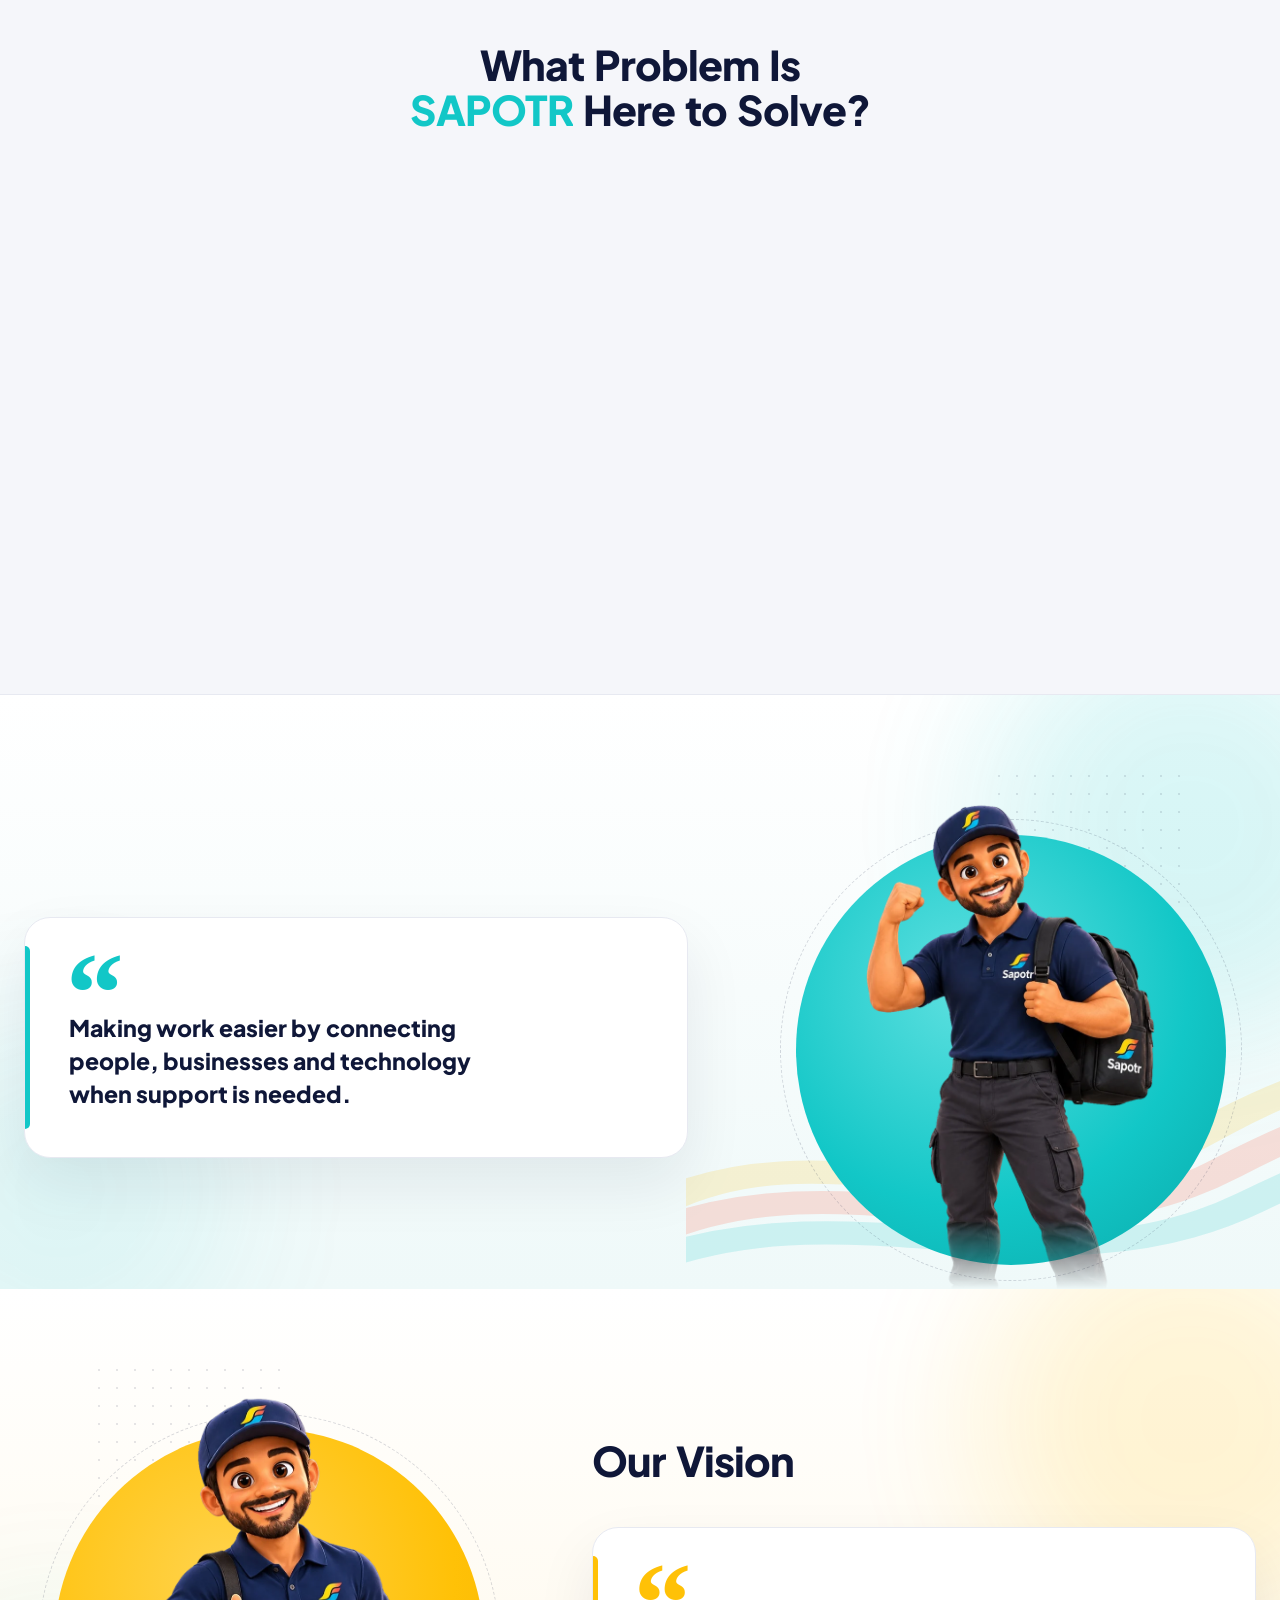
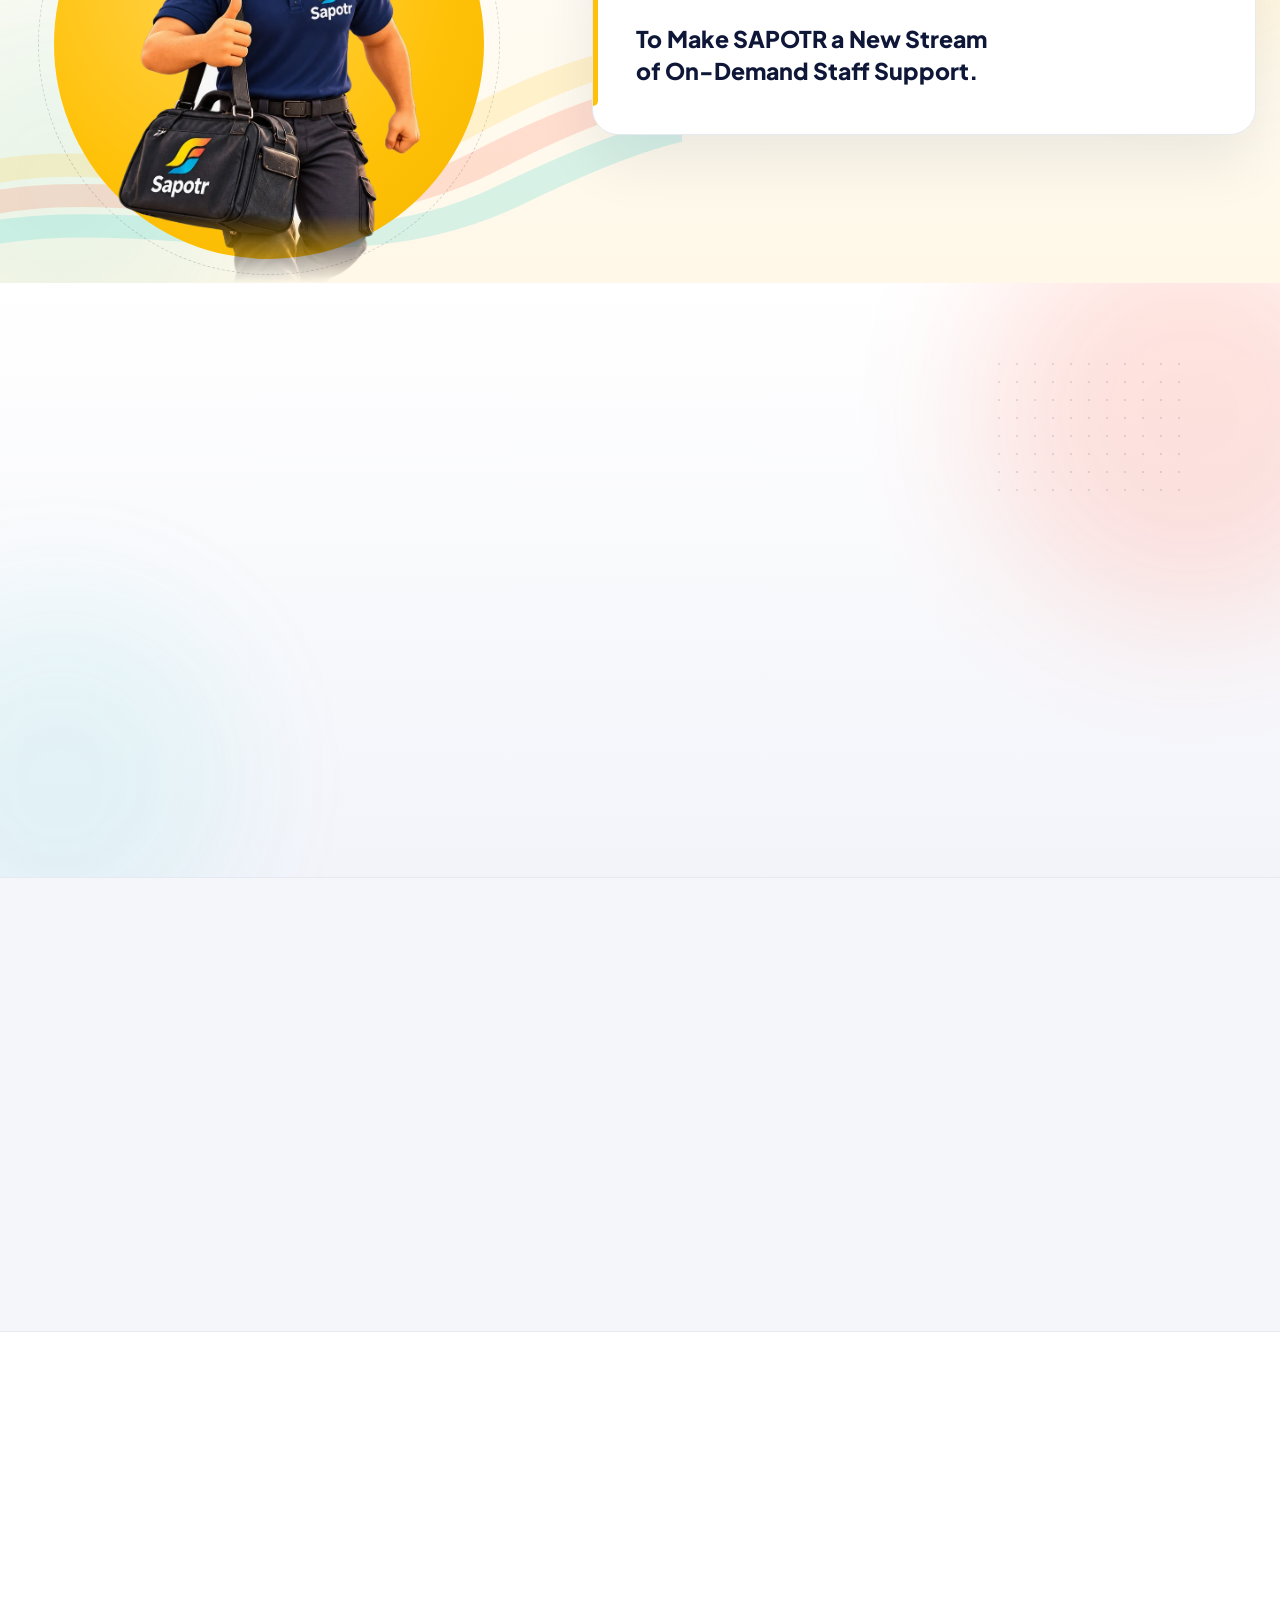
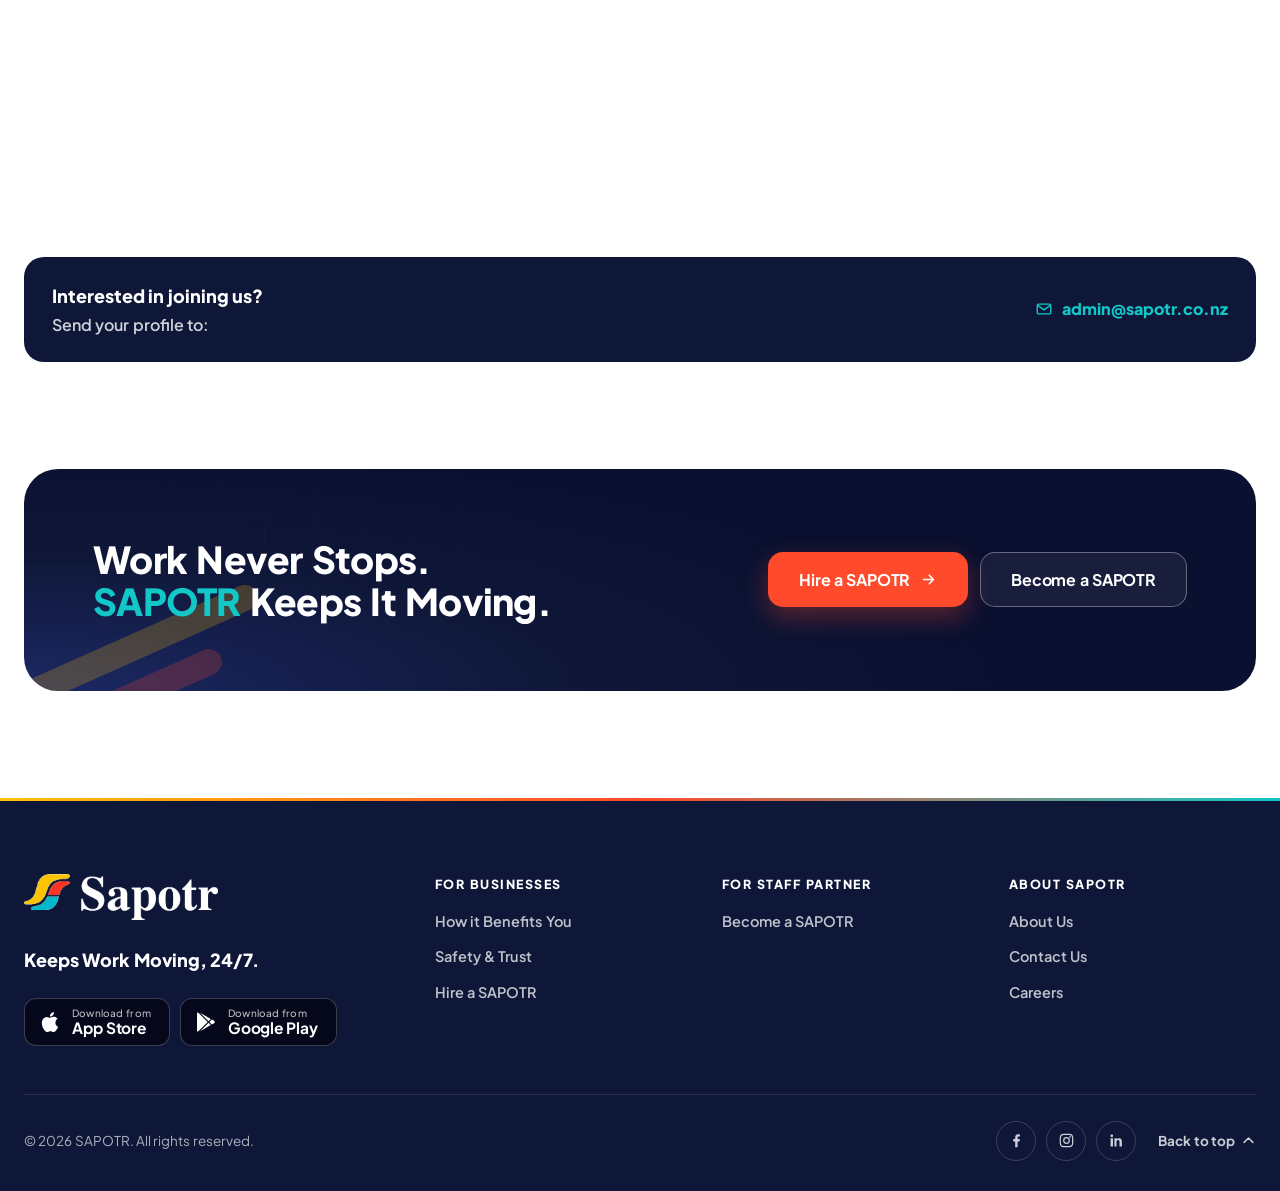
==== commit de94ae1a: "Changed images 16-10" ====
--- a/about.html
+++ b/about.html
@@ -148,7 +148,7 @@
 
 <!-- ══════════ 1 · Hero ══════════ -->
 <section class="page-hero" id="about-hero" data-hero data-tone="dark">
-  <img class="ph-photo" src="assets/img/AboutUs.jpg" width="1254" height="1254" fetchpriority="high" decoding="async"
+  <img class="ph-photo" src="assets/img/AboutUs.png" width="1254" height="1254" fetchpriority="high" decoding="async"
        alt="The SAPOTR team in navy SAPOTR caps and polos, giving a thumbs up in front of the Auckland skyline">
   <span class="ph-scrim" aria-hidden="true"></span>
 
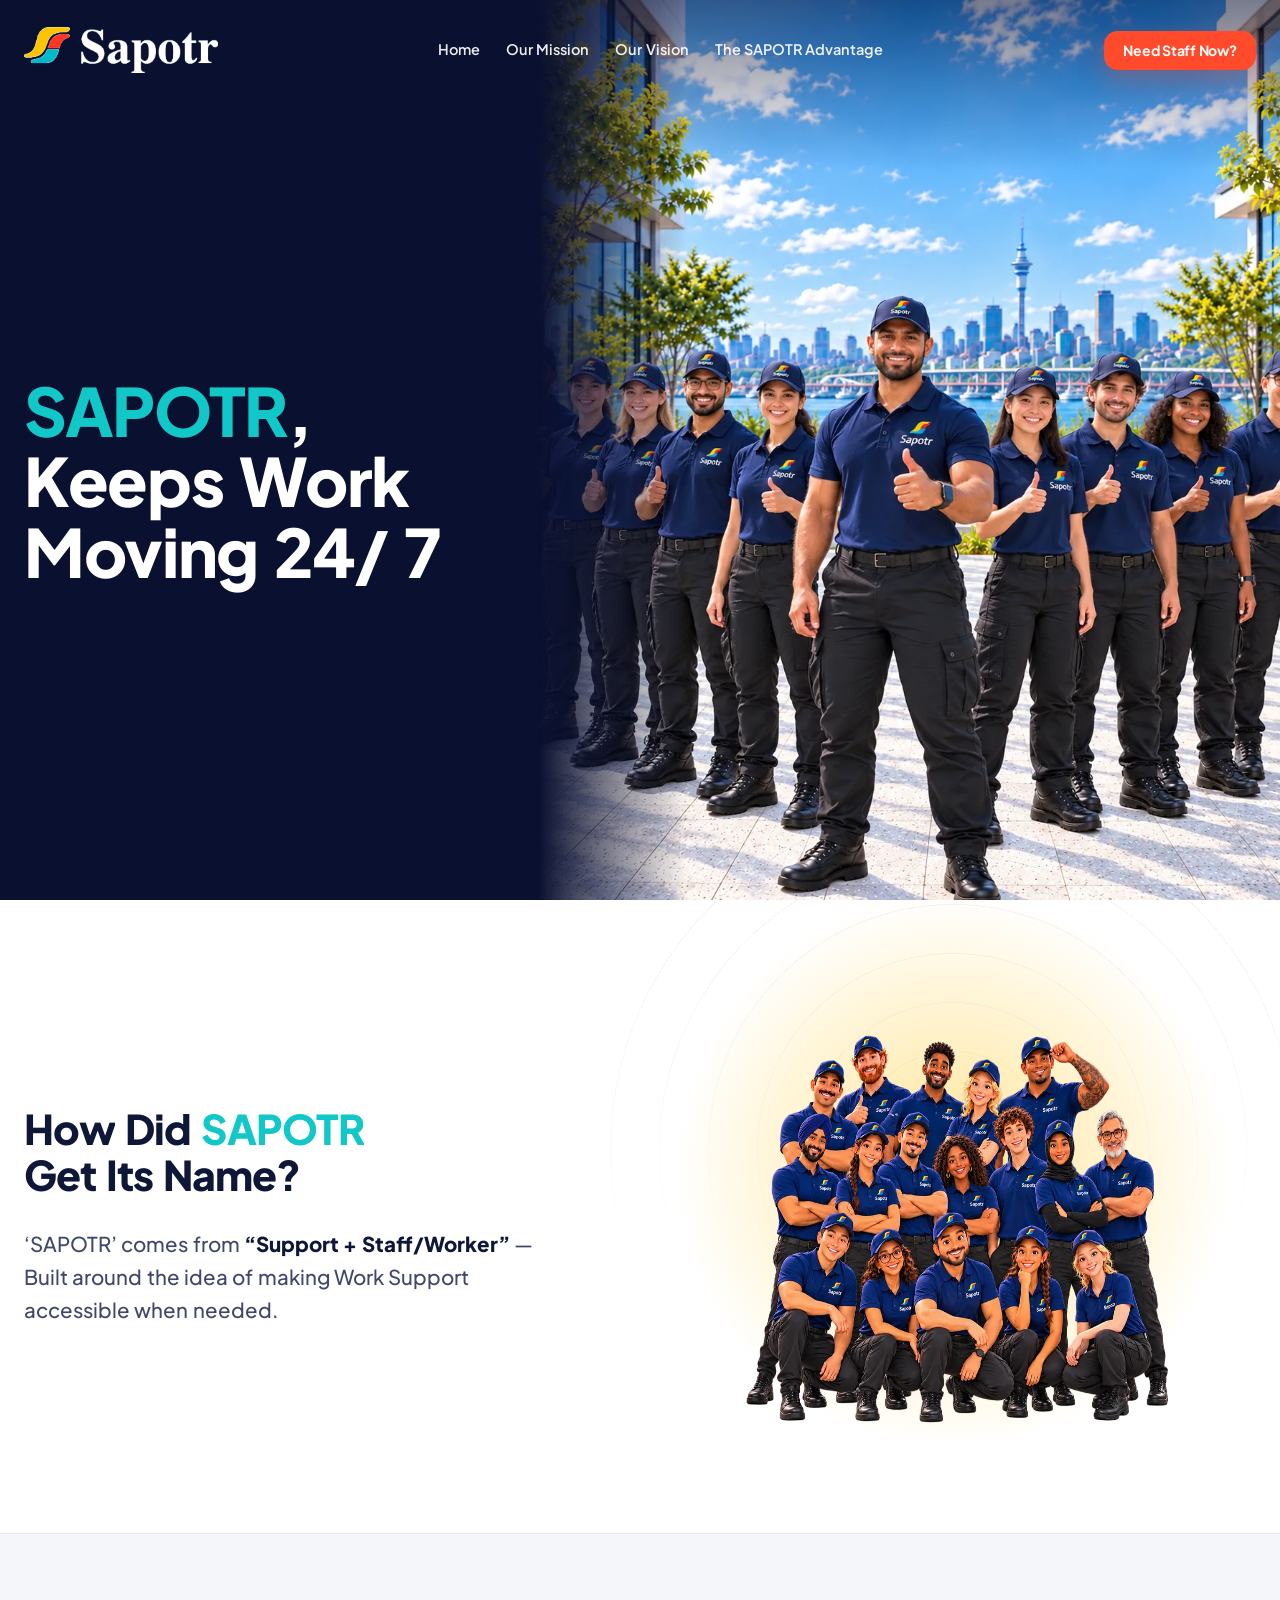
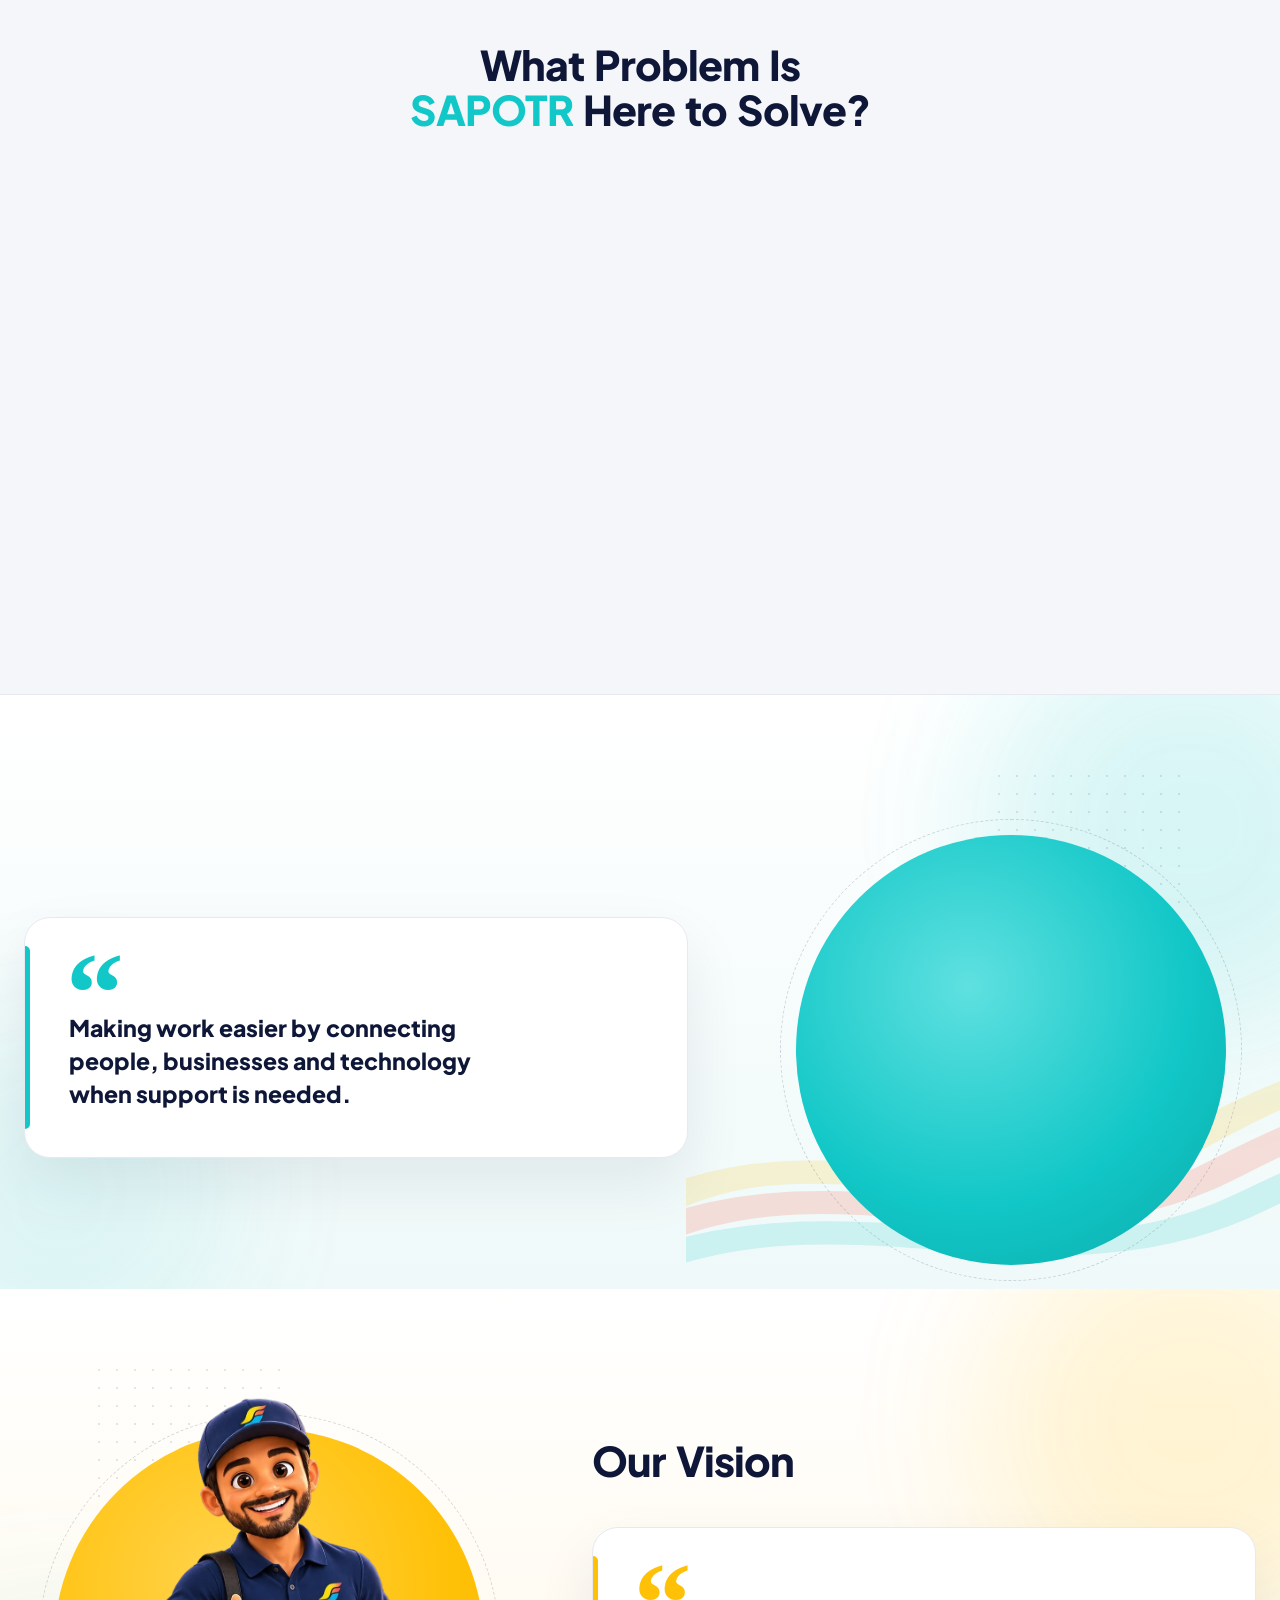
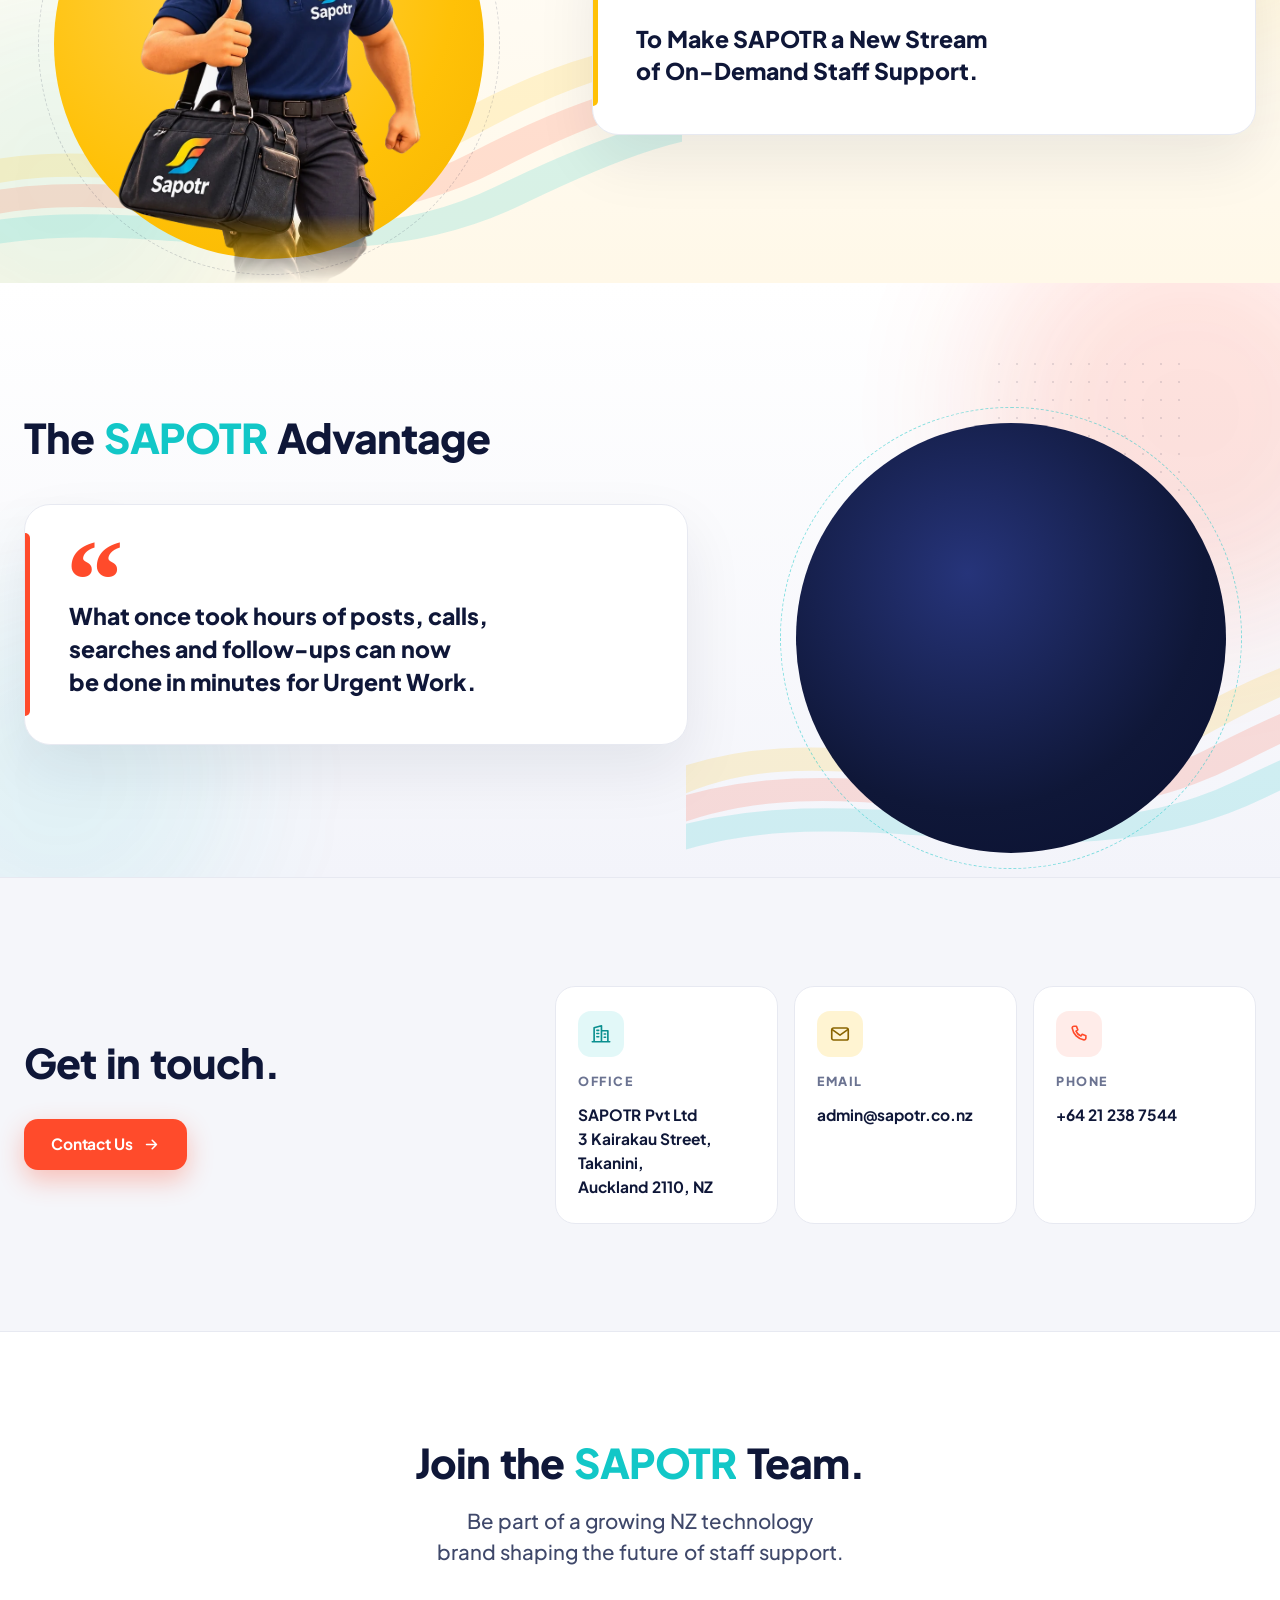
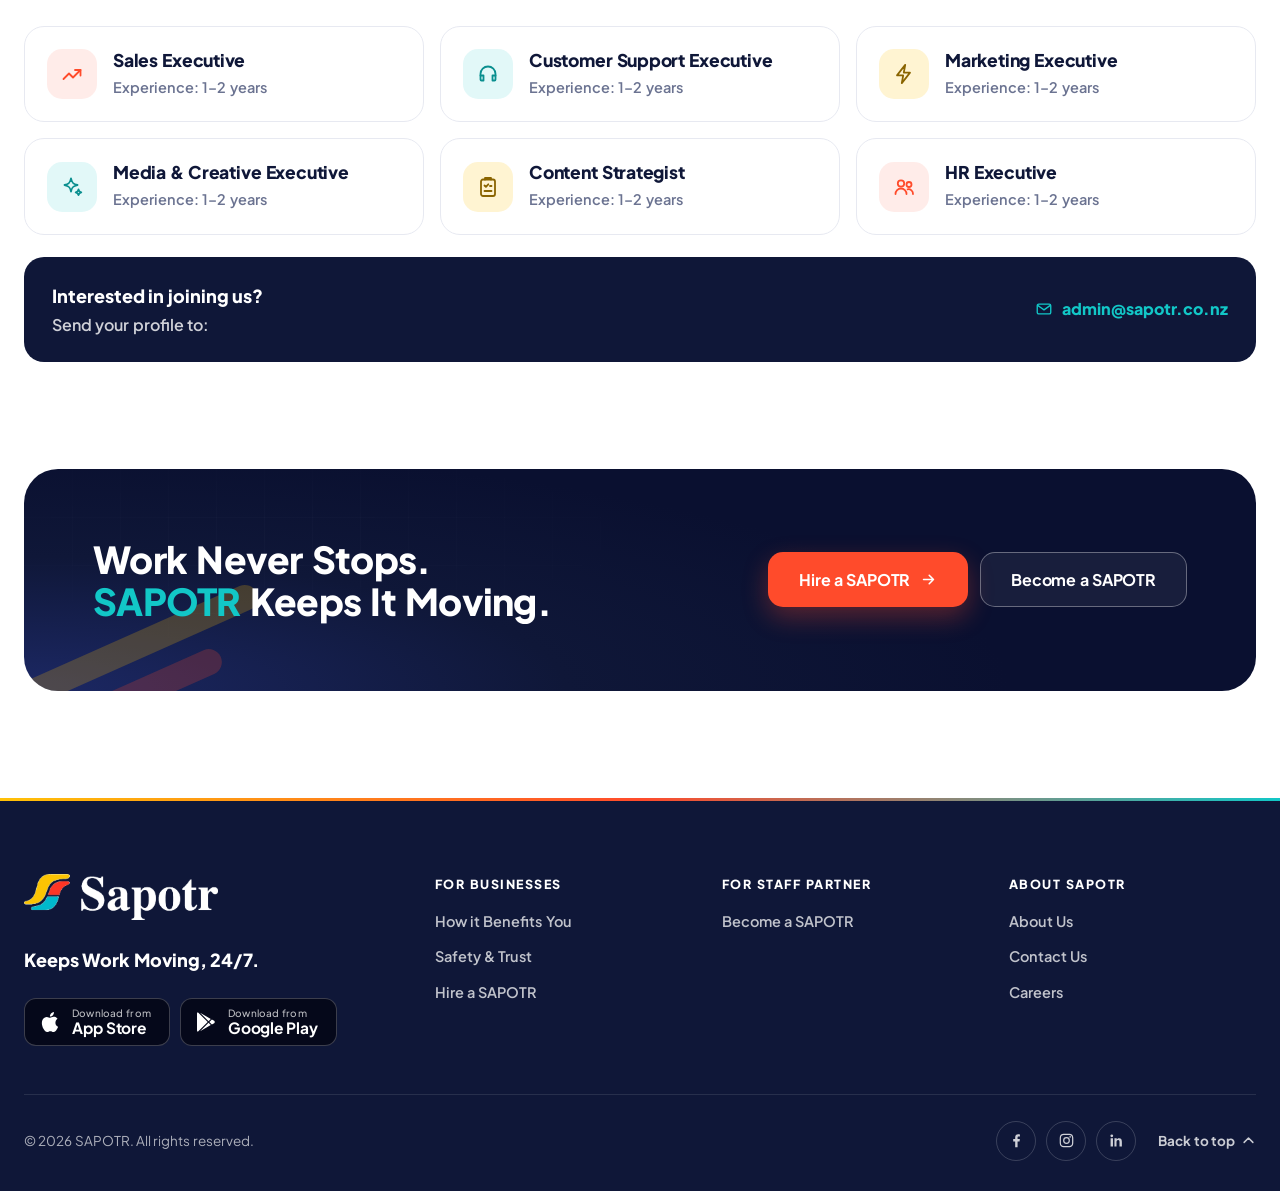
==== commit b4bd89c5: "Loading Improved 19-10" ====
--- a/about.html
+++ b/about.html
@@ -148,7 +148,7 @@
 
 <!-- ══════════ 1 · Hero ══════════ -->
 <section class="page-hero" id="about-hero" data-hero data-tone="dark">
-  <img class="ph-photo" src="assets/img/AboutUs.png" width="1254" height="1254" fetchpriority="high" decoding="async"
+  <img class="ph-photo" src="assets/img/AboutUs-1254.webp" width="1254" height="1254" fetchpriority="high" decoding="async"
        alt="The SAPOTR team in navy SAPOTR caps and polos, giving a thumbs up in front of the Auckland skyline">
   <span class="ph-scrim" aria-hidden="true"></span>
 
@@ -168,7 +168,7 @@
     <figure class="name-figure r" data-r>
       <span class="name-sun" aria-hidden="true"></span>
       <span class="name-arcs" aria-hidden="true"></span>
-      <img class="name-photo" src="assets/img/about-name-group.png" width="1226" height="1027" loading="lazy" decoding="async"
+      <img class="name-photo" src="assets/img/about-name-group-1000.webp" width="1226" height="1027" loading="lazy" decoding="async"
            alt="A team of smiling SAPOTRs of many backgrounds, all in navy SAPOTR caps and polos, the front row crouching">
     </figure>
   </div>
--- a/styles.css
+++ b/styles.css
@@ -1276,7 +1276,12 @@
   .b4-stripe--y{clip-path:polygon(0 61.6%,100% 53.6%,100% 54.6%,0 62.6%)}
   .b4-stripe--r{clip-path:polygon(0 63.2%,100% 55.2%,100% 56.2%,0 64.2%)}
   .b4-stripe--c{clip-path:polygon(0 64.8%,100% 56.8%,100% 57.8%,0 65.8%)}
-  .hs--urgent .b4-photo{top:50%;left:0;width:100%;height:50%;object-position:50% 62%;transform-origin:50% 100%}
+  /* banner 6 photo: it is as wide as the screen, so it stands 105vw tall (1285/1224) and its sky is the top
+     27% = 28.4vw. Its box starts that far above the lowest point of the colour bands (65.8% here), so the sky
+     goes under the panel and the heads always begin just below the bands — on any screen height. Taller
+     screens show more of the team below; the zoom-in pivots on that head line so it never lifts them. */
+  .hs--urgent{--b6-top:min(50%,65.8% - 28.4vw)}
+  .hs--urgent .b4-photo{top:var(--b6-top);left:0;width:100%;height:calc(100% - var(--b6-top));object-position:50% 0;transform-origin:50% 28.4vw}
   .b4-inner{justify-content:flex-start}
   .b4-card{top:auto;bottom:calc(var(--ui-h) + 16px);right:auto;left:50%;translate:-50% 0;width:min(320px,100% - 32px);padding:12px;gap:9px}
   .b4-role{padding:8px}
@@ -1344,7 +1349,8 @@
   .b4-stripe--y{clip-path:polygon(0 46.6%,100% 40.6%,100% 41.6%,0 47.6%)}
   .b4-stripe--r{clip-path:polygon(0 48.2%,100% 42.2%,100% 43.2%,0 49.2%)}
   .b4-stripe--c{clip-path:polygon(0 49.8%,100% 43.8%,100% 44.8%,0 50.8%)}
-  .hs--urgent .b4-photo{top:38%;height:calc(62% - var(--ui-h) - 84px);object-position:50% 56%;
+  .hs--urgent{--b6-top:min(38%,50.8% - 28.4vw)}
+  .hs--urgent .b4-photo{top:var(--b6-top);height:calc(100% - var(--b6-top) - var(--ui-h) - 84px);
     -webkit-mask-image:linear-gradient(180deg,#000 84%,transparent);mask-image:linear-gradient(180deg,#000 84%,transparent)}
   .ocard{padding:7px 12px 7px 7px;gap:8px;border-radius:13px}
   .ocard-ic{width:32px;height:32px;border-radius:10px}
@@ -1524,7 +1530,6 @@
 }
 /* phones held sideways: the photos become wide strips, so the crop is aimed at the faces */
 @media (max-width:900px) and (max-height:500px) and (orientation:landscape){
-  .hs--urgent .b4-photo{object-position:50% 40%}
   .ph-photo{object-position:50% 47%}
 }
 /* short screens: keep every banner inside the frame */
@@ -1536,6 +1541,20 @@
   .hero{--ht:clamp(28px,4.4vw,40px)}
   .b3-todo,.b4-card{display:none}
 }
+
+/* ───── 20b · Image loading state ─────
+   Until an image has loaded, its box (sized by its width/height) shows a soft shimmer instead of a
+   blank. script.js marks each image .is-loaded (or .is-failed); logos load at once and are left out.
+   Transparent cut-outs lose the shimmer as soon as they are in. */
+.js main img:not(.is-loaded):not(.is-failed):not([src*="logo"]){
+  background:linear-gradient(100deg,var(--tint) 30%,#FBFCFE 50%,var(--tint) 70%) 0 0 / 250% 100%;animation:img-wait 1.4s linear infinite}
+.js .hs[data-tone="dark"] img:not(.is-loaded):not(.is-failed),.js .page-hero img:not(.is-loaded):not(.is-failed),.js .cta img:not(.is-loaded):not(.is-failed){
+  background-image:linear-gradient(100deg,rgba(255,255,255,.04) 30%,rgba(255,255,255,.1) 50%,rgba(255,255,255,.04) 70%)}
+@keyframes img-wait{to{background-position:-250% 0}}
+/* an image that failed: a quiet tint, no spinner, no broken-image icon or text (its alt is still read out) */
+.js main img.is-failed{background:var(--tint);color:transparent;animation:none;
+  content:url("data:image/svg+xml,%3Csvg xmlns='http://www.w3.org/2000/svg'/%3E")}
+.js .hs[data-tone="dark"] img.is-failed,.js .page-hero img.is-failed,.js .cta img.is-failed{background:rgba(255,255,255,.05)}
 
 /* ───── 21 · Reduced motion ───── */
 @media (prefers-reduced-motion:reduce){
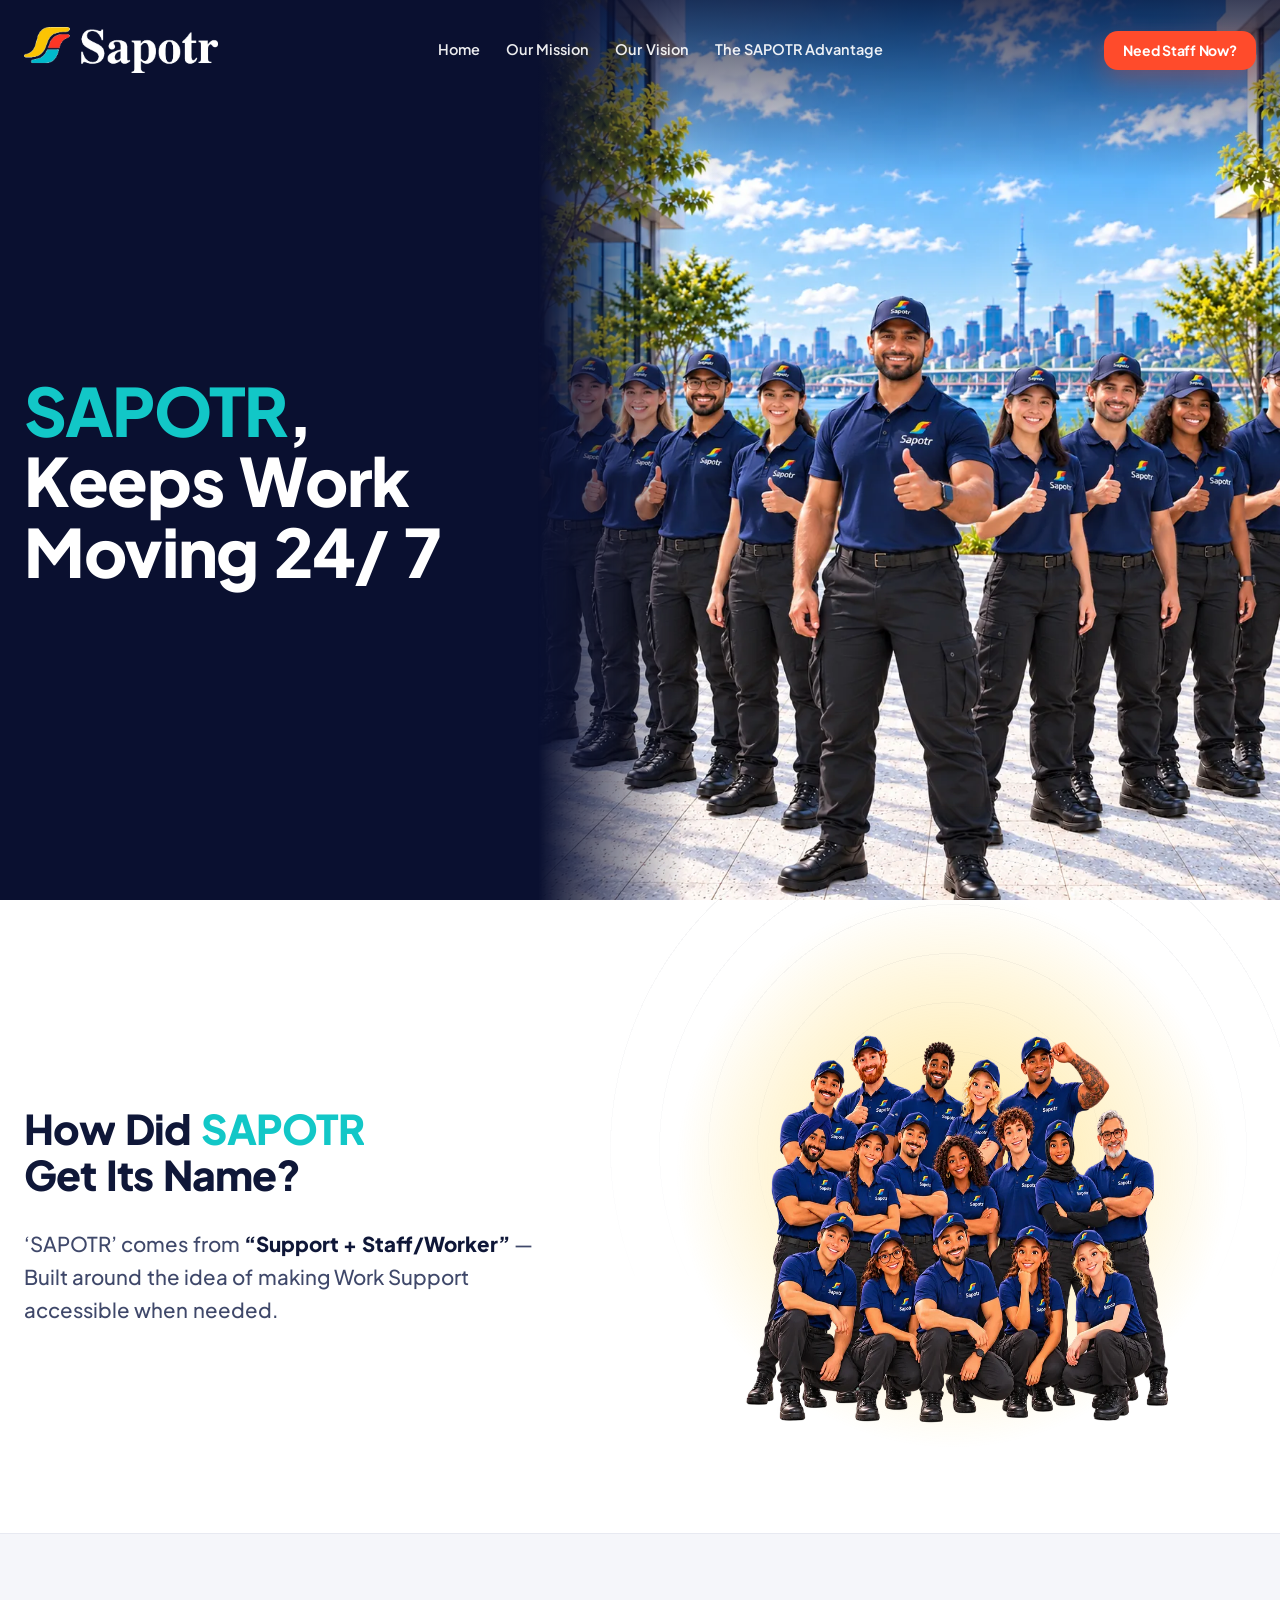
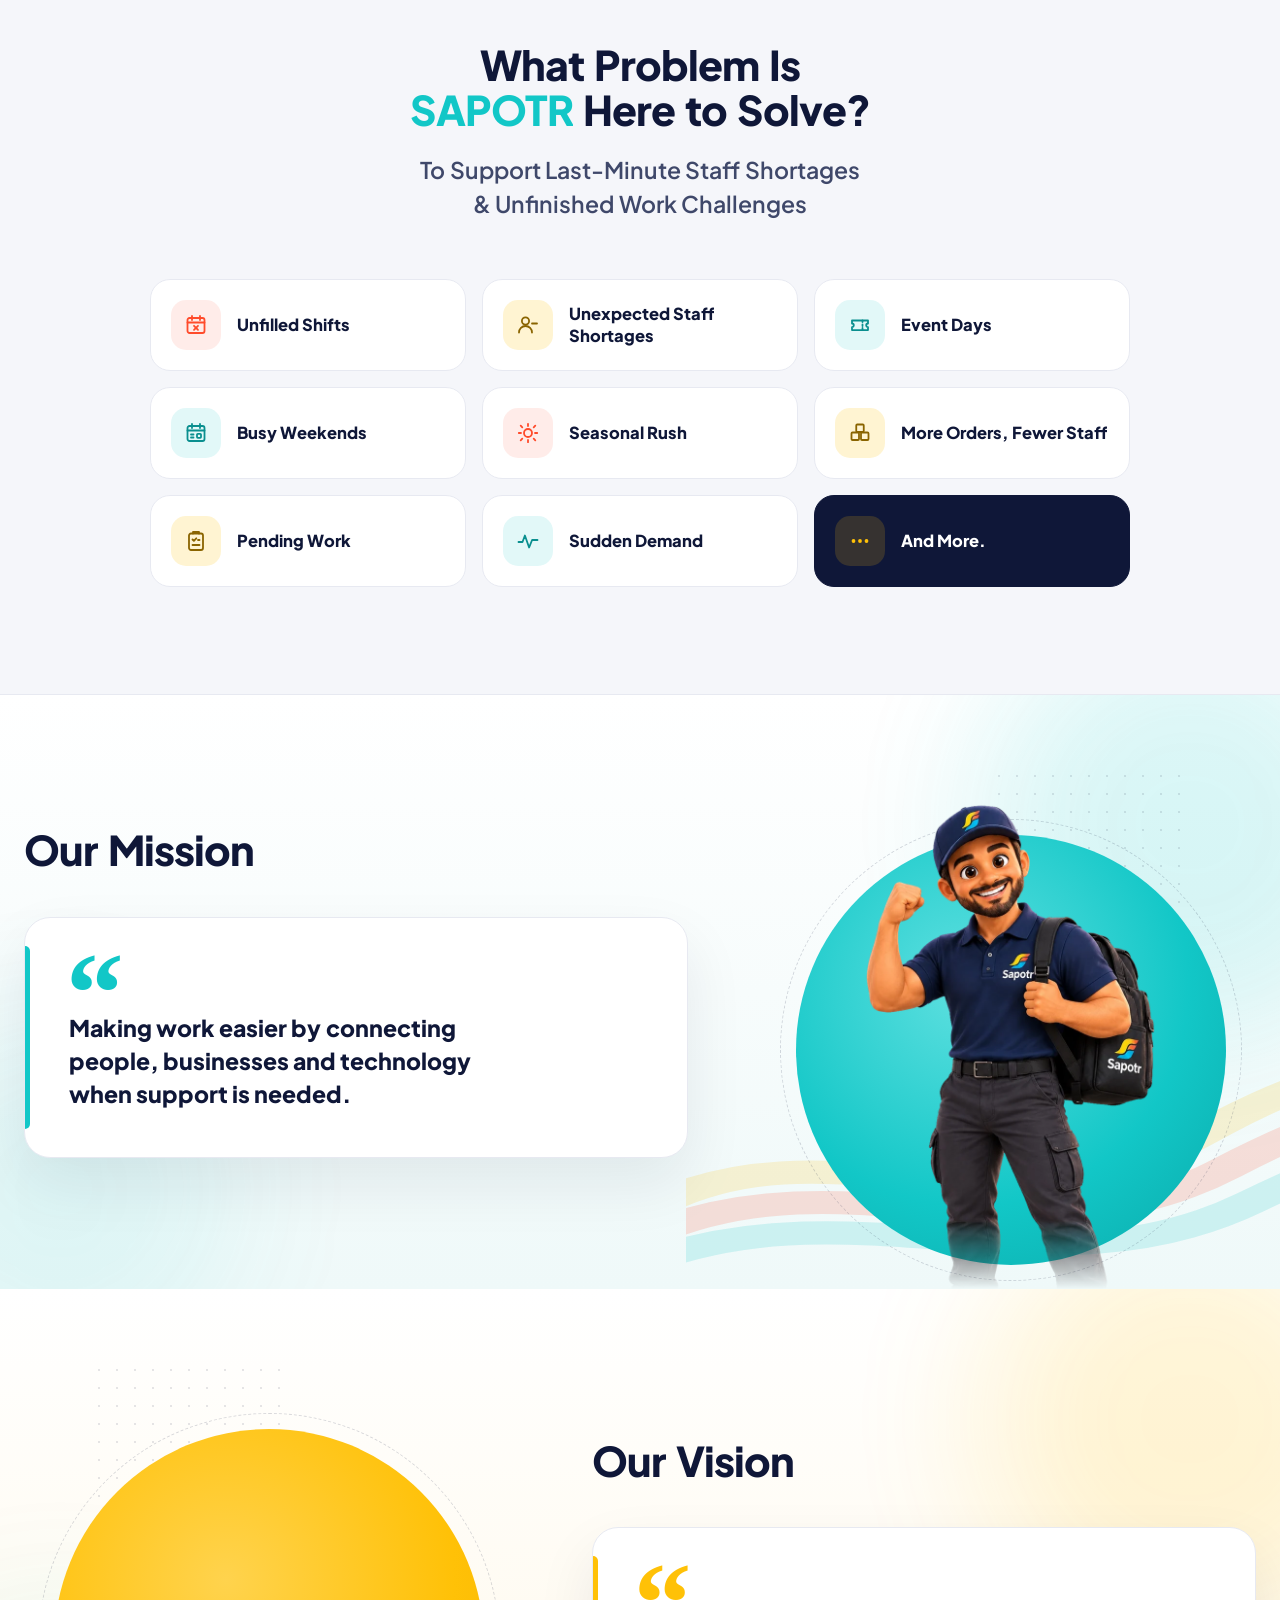
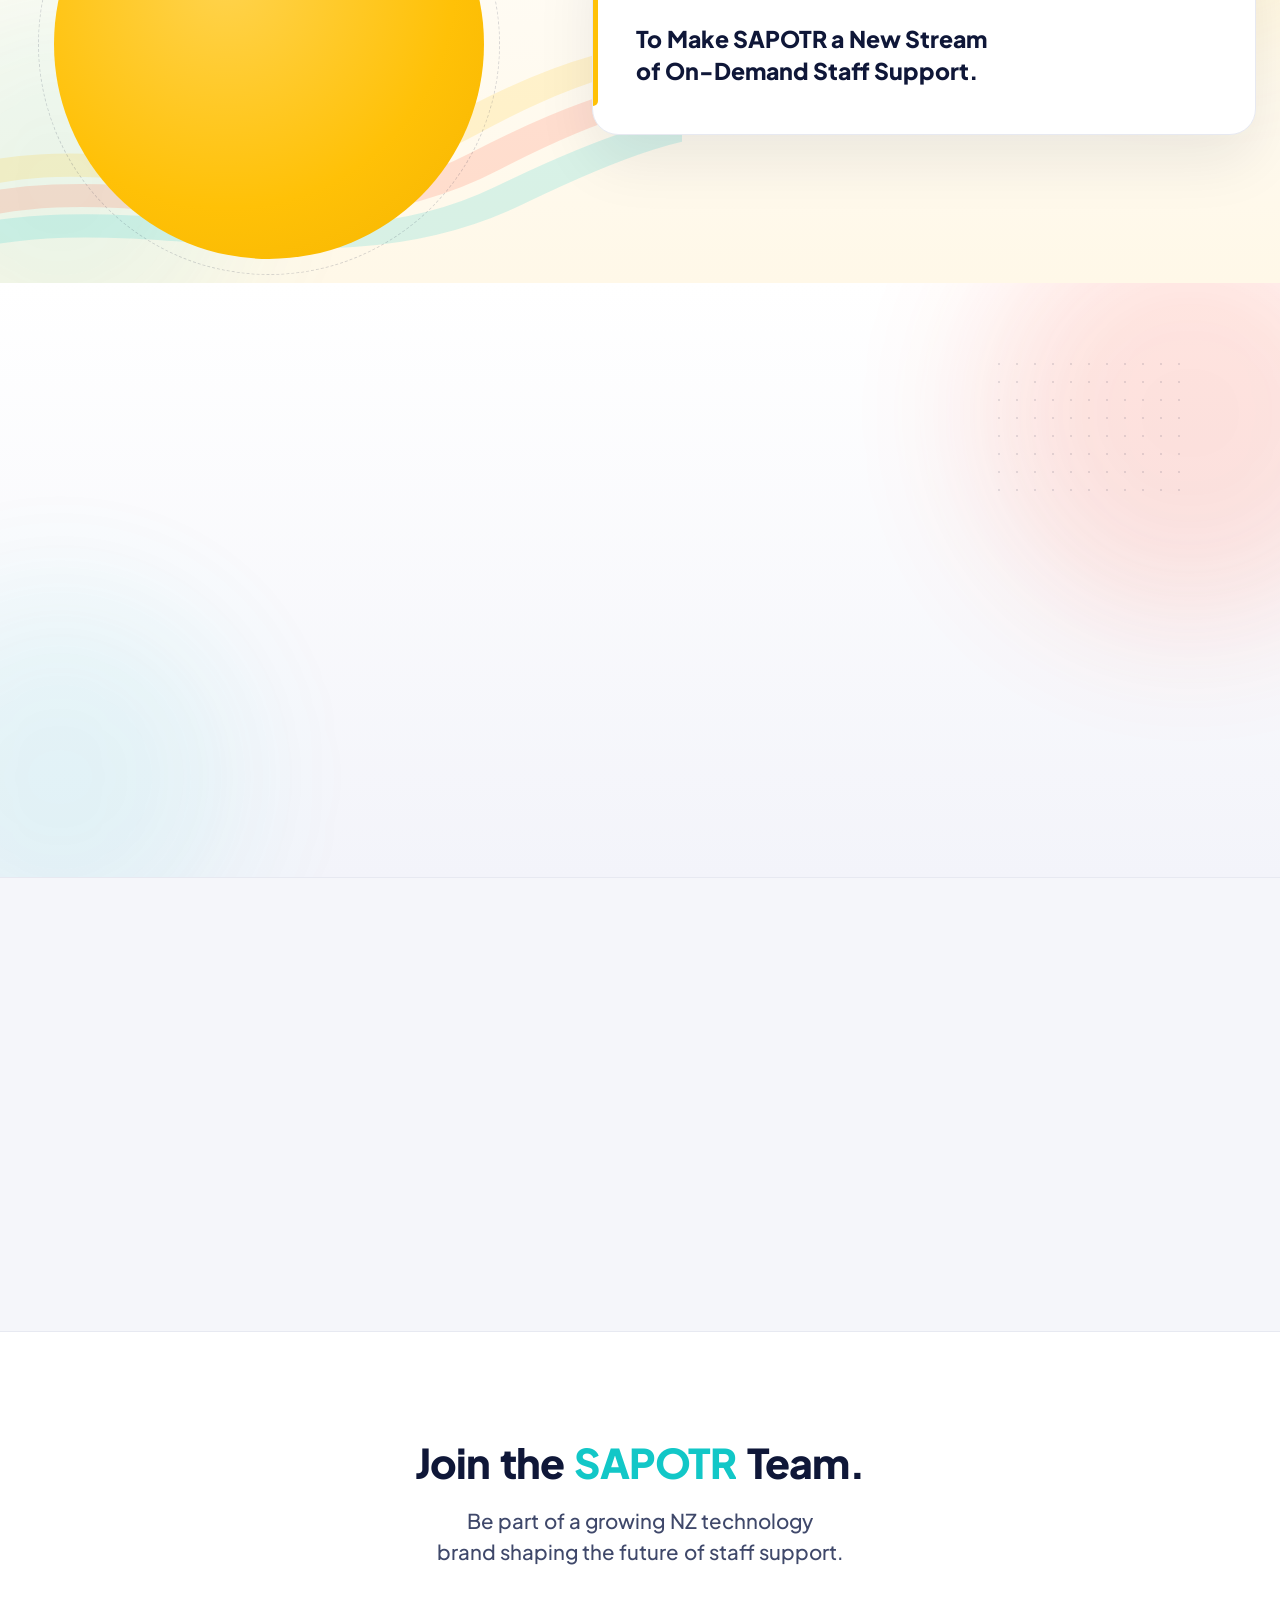
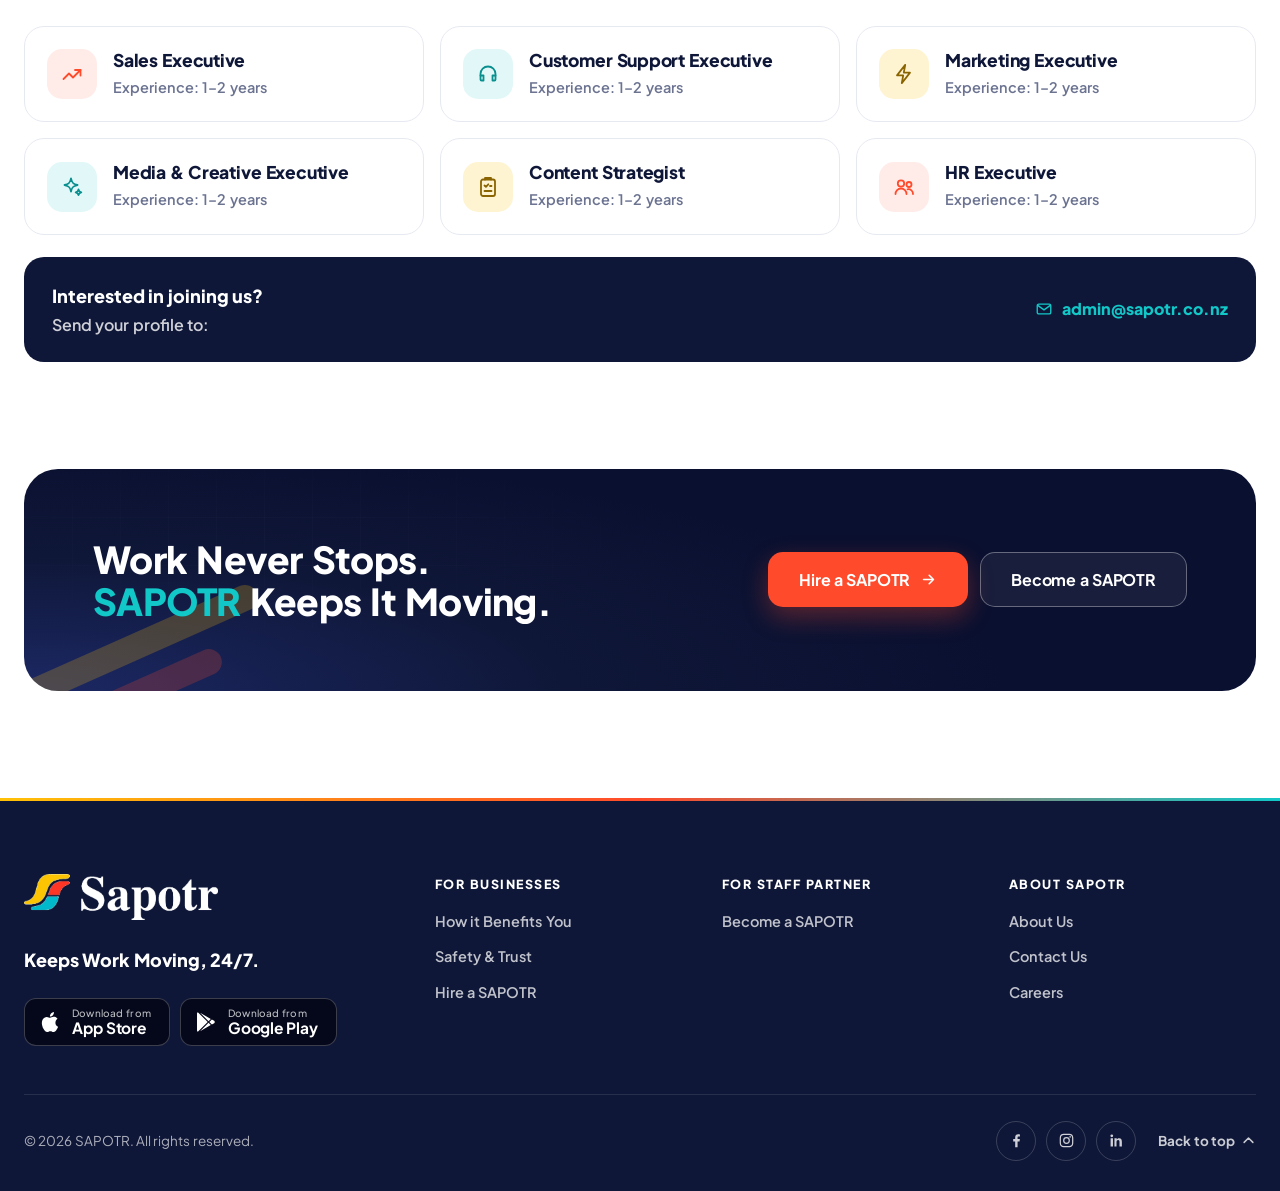
==== commit b7b3db51: "Impoved the UI More" ====
--- a/about.html
+++ b/about.html
@@ -19,7 +19,7 @@
 <meta property="og:locale" content="en_NZ">
 <meta name="twitter:card" content="summary_large_image">
 
-<link rel="icon" href="assets/logo-mark.png" type="image/png">
+<link rel="icon" href="assets/favicon-96.png" type="image/png">
 <link rel="preconnect" href="https://fonts.googleapis.com">
 <link rel="preconnect" href="https://fonts.gstatic.com" crossorigin>
 <link href="https://fonts.googleapis.com/css2?family=Plus+Jakarta+Sans:wght@400;500;600;700;800&display=swap" rel="stylesheet">
--- a/styles.css
+++ b/styles.css
@@ -242,6 +242,9 @@
   opacity:0;visibility:hidden;transform:scale(1.03);
   transition:opacity .9s var(--ease),transform 1.15s var(--ease),visibility 0s linear .9s}
 .hs[hidden]{display:none}
+/* banners neither showing nor fading out skip rendering: the browser's lazy loading then leaves their
+   photos to script.js (15), which fetches them after banner 1's photo, while the hero is in view */
+.hs:not(.is-active):not(.is-out){content-visibility:hidden}
 .hs.is-active{z-index:2;opacity:1;visibility:visible;transform:translate3d(var(--hdx,0px),0,0);
   transition:opacity .9s var(--ease),transform 1.15s var(--ease),visibility 0s}
 /* the outgoing banner keeps painting while it fades and eases slightly away */
@@ -1081,8 +1084,9 @@
   object-fit:cover;object-position:50% 50%;
   -webkit-mask-image:linear-gradient(90deg,transparent 0,#000 20%);mask-image:linear-gradient(90deg,transparent 0,#000 20%)}
 .ph-title{position:relative;z-index:1}
-/* only a soft shade under the header, so the menu stays readable; the photo keeps its own colours */
-.ph-scrim{position:absolute;inset:0;z-index:0;pointer-events:none;background:linear-gradient(180deg,rgba(10,16,48,.55) 0,rgba(10,16,48,0) 170px)}
+/* a shade under the header (the same as banner 6's), so the menu sits on navy rather than on the bright
+   sky of the photo; below it the photo keeps its own colours */
+.ph-scrim{position:absolute;inset:0;z-index:0;pointer-events:none;background:linear-gradient(180deg,rgba(10,16,48,.8) 0,rgba(10,16,48,0) 180px)}
 .ph-inner{position:relative;z-index:1;display:flex;flex-direction:column;justify-content:center;
   padding-top:calc(var(--head-h) + clamp(30px,6vh,64px));padding-bottom:clamp(56px,9vh,96px)}
 .ph-title{margin:0;max-width:10ch;color:#fff;font-size:var(--ph-fs);line-height:1.06;text-wrap:balance}
